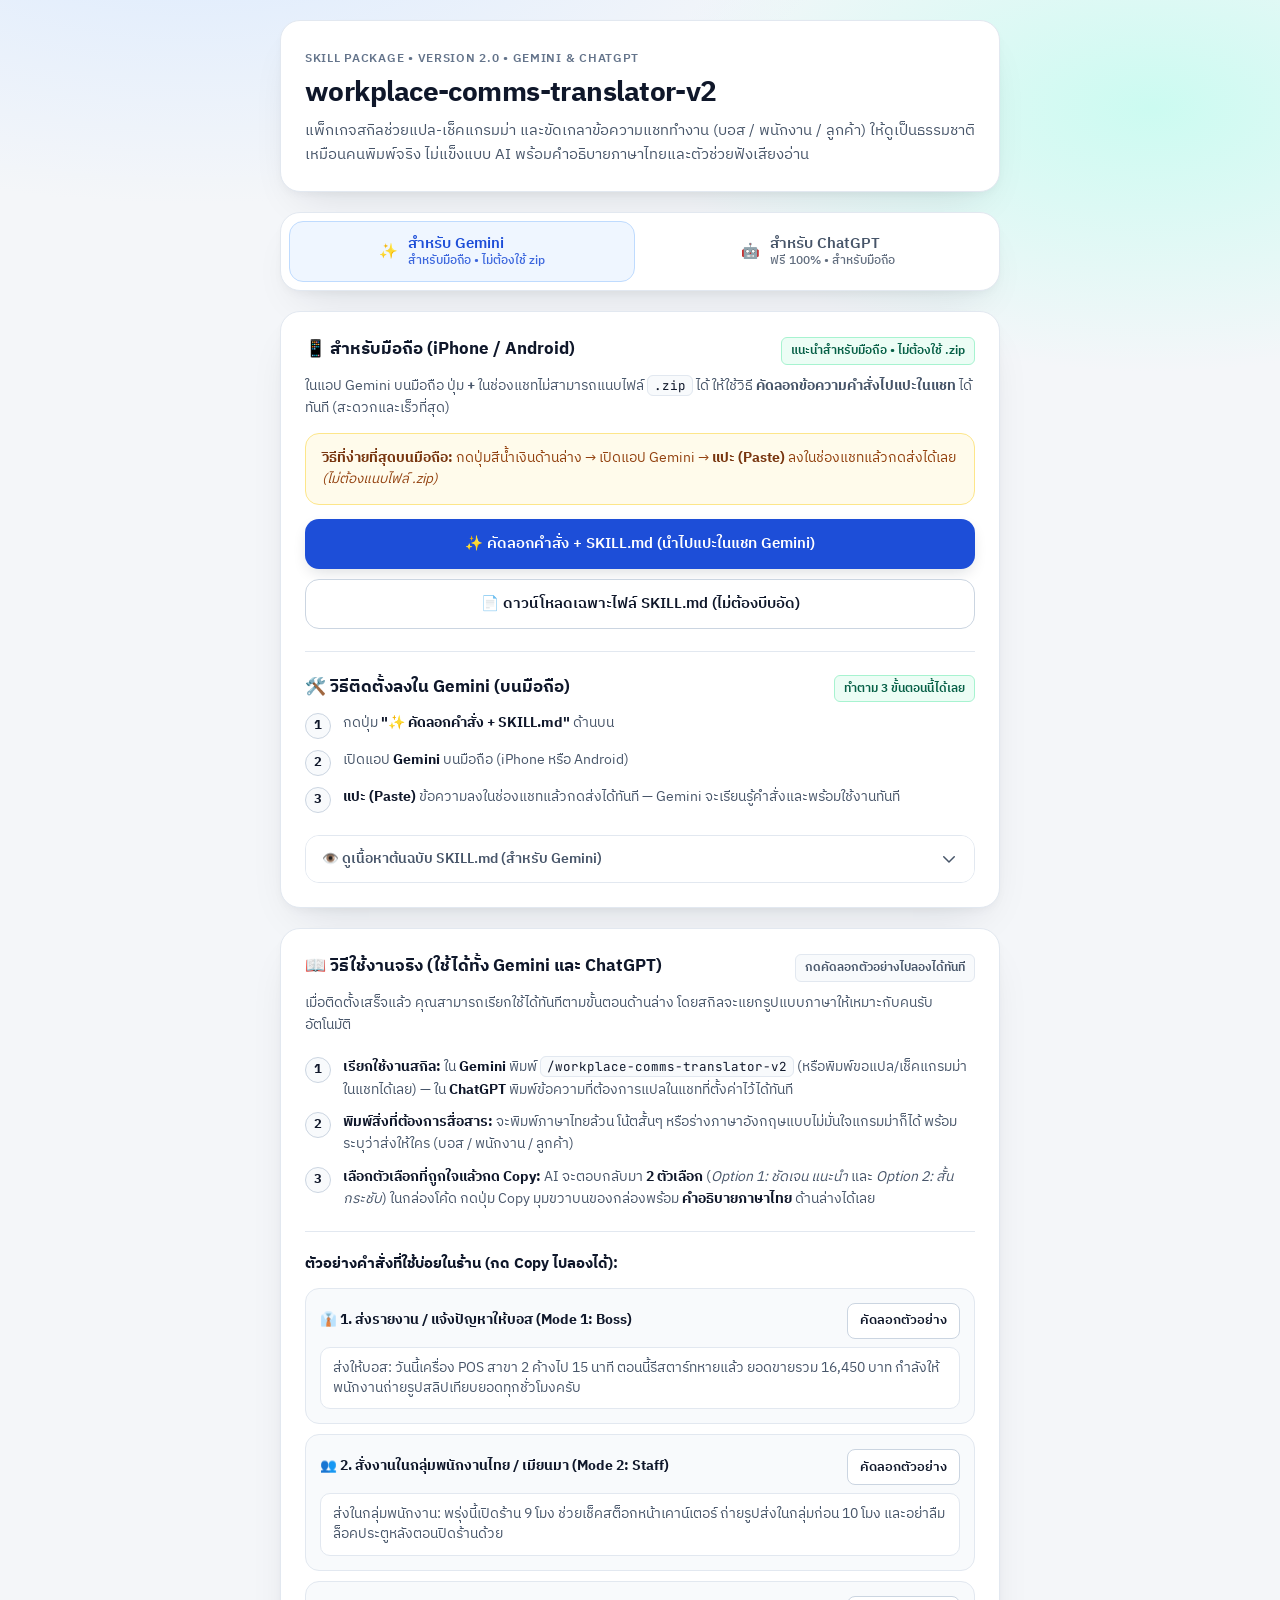
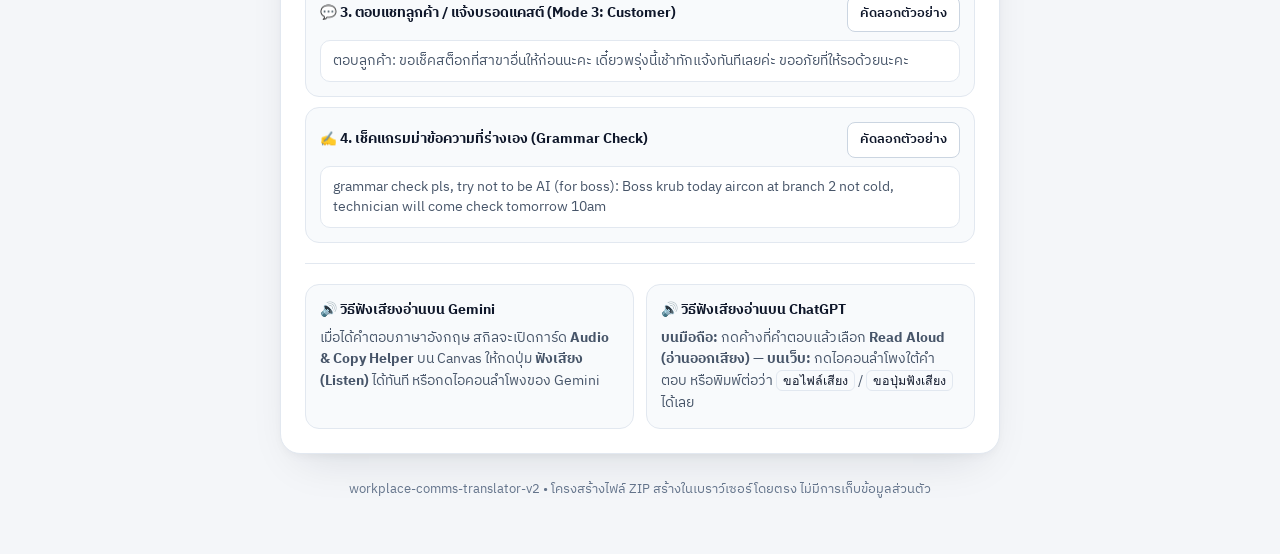
==== index.html @ 30705a49 "Remove all desktop and computer installation sections for mobile-only setup" ====
<!DOCTYPE html>
<html lang="th">
<head>
  <meta charset="UTF-8" />
  <meta name="viewport" content="width=device-width, initial-scale=1.0" />
  <title>Workplace Comms Translator V2 — ติดตั้งสกิลสำหรับ Gemini &amp; ChatGPT บนมือถือ</title>
  <meta name="description" content="ดาวน์โหลดและติดตั้งสกิล workplace-comms-translator-v2 สำหรับ Gemini และ ChatGPT บนมือถือ (iPhone & Android) ไม่ต้องใช้ .zip พร้อมคู่มือวิธีใช้งานครบจบในหน้าเดียว" />
  <meta property="og:title" content="Workplace Comms Translator V2 — Gemini &amp; ChatGPT Skill" />
  <meta property="og:description" content="สกิลแปลและเกลาแชททำงานสำหรับบอส พนักงาน และลูกค้า พร้อมคำอธิบายไทยและเสียงอ่าน รองรับทั้ง Gemini และ ChatGPT" />
  <meta property="og:type" content="website" />

  <link rel="preconnect" href="https://fonts.googleapis.com" />
  <link rel="preconnect" href="https://fonts.gstatic.com" crossorigin />
  <link href="https://fonts.googleapis.com/css2?family=IBM+Plex+Sans+Thai:wght@400;500;600;700&family=Inter:wght@400;500;600;700&family=JetBrains+Mono:wght@400;500&display=swap" rel="stylesheet" />

  <style>
    :root {
      --bg-canvas: #f4f6f9;
      --bg-surface: #ffffff;
      --bg-muted: #f8fafc;
      --bg-code: #0f172a;

      --text-primary: #0f172a;
      --text-secondary: #475569;
      --text-muted: #64748b;

      --border-subtle: #e2e8f0;
      --border-strong: #cbd5e1;

      --gemini-accent: #1d4ed8;
      --gemini-accent-hover: #1e40af;
      --gemini-soft: #eff6ff;
      --gemini-border: #bfdbfe;

      --chatgpt-accent: #0f766e;
      --chatgpt-accent-hover: #115e59;
      --chatgpt-soft: #f0fdfa;
      --chatgpt-border: #99f6e4;

      --amber-bg: #fffbeb;
      --amber-border: #fde68a;
      --amber-text: #92400e;

      --success-bg: #ecfdf5;
      --success-border: #a7f3d0;
      --success-text: #065f46;

      --radius-lg: 20px;
      --radius-md: 14px;
      --radius-sm: 10px;

      --shadow-page: 0 20px 45px -20px rgba(15, 23, 42, 0.14), 0 4px 12px -4px rgba(15, 23, 42, 0.06);
      --shadow-btn: 0 6px 16px -4px rgba(15, 23, 42, 0.16);
    }

    *,
    *::before,
    *::after {
      box-sizing: border-box;
    }

    html {
      scroll-behavior: smooth;
    }

    body {
      margin: 0;
      min-height: 100vh;
      font-family: 'IBM Plex Sans Thai', 'Inter', -apple-system, BlinkMacSystemFont, sans-serif;
      color: var(--text-primary);
      background:
        radial-gradient(1100px 520px at 15% -5%, #dbeafe 0%, transparent 60%),
        radial-gradient(900px 480px at 90% 5%, #ccfbf1 0%, transparent 55%),
        var(--bg-canvas);
      line-height: 1.6;
      -webkit-font-smoothing: antialiased;
      -webkit-tap-highlight-color: transparent;
      padding: 20px 14px 48px;
    }

    .container {
      width: 100%;
      max-width: 720px;
      margin: 0 auto;
      display: flex;
      flex-direction: column;
      gap: 20px;
    }

    /* Header */
    .hero {
      background: var(--bg-surface);
      border: 1px solid var(--border-subtle);
      border-radius: var(--radius-lg);
      box-shadow: var(--shadow-page);
      padding: 28px 24px 24px;
    }

    .hero-eyebrow {
      font-size: 12px;
      font-weight: 600;
      letter-spacing: 0.06em;
      text-transform: uppercase;
      color: var(--text-muted);
      margin: 0 0 8px;
    }

    .hero-title {
      font-size: clamp(22px, 4vw, 28px);
      font-weight: 700;
      letter-spacing: -0.02em;
      line-height: 1.25;
      color: var(--text-primary);
      margin: 0 0 8px;
      word-break: break-word;
    }

    .hero-subtitle {
      font-size: 15px;
      color: var(--text-secondary);
      margin: 0;
    }

    /* Platform Switcher */
    .platform-nav {
      display: grid;
      grid-template-columns: 1fr 1fr;
      gap: 10px;
      background: var(--bg-surface);
      border: 1px solid var(--border-subtle);
      border-radius: var(--radius-lg);
      padding: 8px;
      box-shadow: var(--shadow-page);
    }

    .platform-tab {
      appearance: none;
      border: 1px solid transparent;
      background: transparent;
      border-radius: var(--radius-md);
      padding: 13px 14px;
      cursor: pointer;
      display: flex;
      align-items: center;
      justify-content: center;
      gap: 10px;
      font-family: inherit;
      font-size: 15px;
      font-weight: 600;
      color: var(--text-secondary);
      transition: background-color 0.18s ease, color 0.18s ease, border-color 0.18s ease, transform 0.12s ease;
      min-height: 52px;
      text-align: left;
    }

    .platform-tab:hover {
      background: var(--bg-muted);
      color: var(--text-primary);
    }

    .platform-tab:active {
      transform: scale(0.99);
    }

    .platform-tab[aria-selected="true"][data-platform="gemini"] {
      background: var(--gemini-soft);
      color: var(--gemini-accent);
      border-color: var(--gemini-border);
    }

    .platform-tab[aria-selected="true"][data-platform="chatgpt"] {
      background: var(--chatgpt-soft);
      color: var(--chatgpt-accent);
      border-color: var(--chatgpt-border);
    }

    .tab-meta {
      display: flex;
      flex-direction: column;
      line-height: 1.25;
    }

    .tab-sub {
      font-size: 11.5px;
      font-weight: 500;
      opacity: 0.85;
    }

    /* Panel Cards */
    .panel {
      background: var(--bg-surface);
      border: 1px solid var(--border-subtle);
      border-radius: var(--radius-lg);
      box-shadow: var(--shadow-page);
      padding: 24px;
      display: flex;
      flex-direction: column;
      gap: 22px;
    }

    .panel[hidden] {
      display: none;
    }

    .section-head {
      display: flex;
      flex-wrap: wrap;
      align-items: baseline;
      justify-content: space-between;
      gap: 8px;
      margin: 0 0 10px;
    }

    .section-title {
      font-size: 17px;
      font-weight: 700;
      color: var(--text-primary);
      margin: 0;
      display: flex;
      align-items: center;
      gap: 8px;
    }

    .section-tag {
      font-size: 12px;
      font-weight: 600;
      padding: 3px 9px;
      border-radius: 6px;
      background: var(--bg-muted);
      border: 1px solid var(--border-subtle);
      color: var(--text-secondary);
    }

    .section-tag.recommended {
      background: var(--success-bg);
      border-color: var(--success-border);
      color: var(--success-text);
    }

    .section-desc {
      font-size: 14px;
      color: var(--text-secondary);
      margin: 0 0 14px;
    }

    .divider {
      height: 1px;
      background: var(--border-subtle);
      border: 0;
      margin: 0;
    }

    /* Callouts */
    .callout {
      border-radius: var(--radius-md);
      padding: 14px 16px;
      font-size: 13.5px;
      line-height: 1.55;
      border: 1px solid var(--border-subtle);
      background: var(--bg-muted);
      color: var(--text-secondary);
    }

    .callout strong {
      color: var(--text-primary);
    }

    .callout.warn {
      background: var(--amber-bg);
      border-color: var(--amber-border);
      color: var(--amber-text);
    }

    .callout.warn strong {
      color: #78350f;
    }

    .callout.info-gemini {
      background: var(--gemini-soft);
      border-color: var(--gemini-border);
      color: #1e3a8a;
    }

    .callout.info-chatgpt {
      background: var(--chatgpt-soft);
      border-color: var(--chatgpt-border);
      color: #134e4a;
    }

    /* Buttons */
    .btn-stack {
      display: flex;
      flex-direction: column;
      gap: 10px;
    }

    .btn-row {
      display: grid;
      grid-template-columns: 1fr 1fr;
      gap: 10px;
    }

    .btn {
      appearance: none;
      width: 100%;
      min-height: 48px;
      padding: 12px 16px;
      border-radius: var(--radius-md);
      font-family: inherit;
      font-size: 14.5px;
      font-weight: 600;
      cursor: pointer;
      display: inline-flex;
      align-items: center;
      justify-content: center;
      gap: 8px;
      border: 1px solid transparent;
      transition: background-color 0.16s ease, border-color 0.16s ease, transform 0.12s ease, box-shadow 0.16s ease;
      text-decoration: none;
    }

    .btn:active {
      transform: scale(0.99);
    }

    .btn-gemini {
      background: var(--gemini-accent);
      color: #ffffff;
      box-shadow: var(--shadow-btn);
    }

    .btn-gemini:hover {
      background: var(--gemini-accent-hover);
    }

    .btn-chatgpt {
      background: var(--chatgpt-accent);
      color: #ffffff;
      box-shadow: var(--shadow-btn);
    }

    .btn-chatgpt:hover {
      background: var(--chatgpt-accent-hover);
    }

    .btn-secondary {
      background: var(--bg-surface);
      color: var(--text-primary);
      border-color: var(--border-strong);
    }

    .btn-secondary:hover {
      background: var(--bg-muted);
      border-color: #94a3b8;
    }

    .btn-soft {
      background: var(--bg-muted);
      color: var(--text-primary);
      border-color: var(--border-subtle);
      font-size: 13.5px;
      min-height: 44px;
    }

    .btn-soft:hover {
      background: #eef2f7;
      border-color: var(--border-strong);
    }

    .btn.is-copied {
      background: var(--success-bg) !important;
      color: var(--success-text) !important;
      border-color: var(--success-border) !important;
    }

    .btn-mini {
      appearance: none;
      flex-shrink: 0;
      min-height: 36px;
      padding: 6px 12px;
      border-radius: 8px;
      border: 1px solid var(--border-strong);
      background: var(--bg-surface);
      color: var(--text-primary);
      font-family: inherit;
      font-size: 12.5px;
      font-weight: 600;
      cursor: pointer;
      transition: background-color 0.15s ease, border-color 0.15s ease;
    }

    .btn-mini:hover {
      background: var(--bg-muted);
    }

    .btn-mini.is-copied {
      background: var(--success-bg);
      color: var(--success-text);
      border-color: var(--success-border);
    }

    /* Steps List */
    .steps-list {
      margin: 0;
      padding: 0;
      list-style: none;
      display: flex;
      flex-direction: column;
      gap: 10px;
    }

    .step-item {
      display: flex;
      align-items: flex-start;
      gap: 12px;
      font-size: 14px;
      color: var(--text-secondary);
    }

    .step-num {
      flex-shrink: 0;
      width: 26px;
      height: 26px;
      border-radius: 999px;
      display: inline-flex;
      align-items: center;
      justify-content: center;
      font-size: 12.5px;
      font-weight: 700;
      background: var(--bg-muted);
      border: 1px solid var(--border-strong);
      color: var(--text-primary);
      margin-top: 1px;
    }

    .step-item strong {
      color: var(--text-primary);
    }

    code.inline-code {
      font-family: 'JetBrains Mono', ui-monospace, monospace;
      font-size: 12.5px;
      background: var(--bg-muted);
      border: 1px solid var(--border-subtle);
      border-radius: 6px;
      padding: 1px 6px;
      color: var(--text-primary);
      word-break: break-word;
    }

    /* Conversion Comparison List */
    .convert-list {
      margin: 8px 0 0;
      padding-left: 18px;
      display: flex;
      flex-direction: column;
      gap: 5px;
    }

    /* Collapsible Code Preview */
    .preview-box {
      border: 1px solid var(--border-subtle);
      border-radius: var(--radius-md);
      overflow: hidden;
      background: var(--bg-surface);
    }

    .preview-toggle {
      appearance: none;
      width: 100%;
      padding: 12px 16px;
      background: var(--bg-surface);
      border: 0;
      font-family: inherit;
      font-size: 13.5px;
      font-weight: 600;
      color: var(--text-secondary);
      display: flex;
      align-items: center;
      justify-content: space-between;
      cursor: pointer;
      transition: background-color 0.15s ease;
    }

    .preview-toggle:hover {
      background: var(--bg-muted);
    }

    .preview-chevron {
      width: 18px;
      height: 18px;
      transition: transform 0.2s ease;
    }

    .preview-toggle[aria-expanded="true"] .preview-chevron {
      transform: rotate(180deg);
    }

    .preview-body {
      background: var(--bg-code);
      color: #e2e8f0;
      padding: 16px;
      max-height: 290px;
      overflow: auto;
      border-top: 1px solid var(--border-subtle);
    }

    .preview-body pre {
      margin: 0;
      font-family: 'JetBrains Mono', ui-monospace, monospace;
      font-size: 12px;
      line-height: 1.6;
      white-space: pre-wrap;
      word-break: break-word;
    }

    /* Usage Guide Card */
    .usage-section {
      background: var(--bg-surface);
      border: 1px solid var(--border-subtle);
      border-radius: var(--radius-lg);
      box-shadow: var(--shadow-page);
      padding: 24px;
      display: flex;
      flex-direction: column;
      gap: 20px;
    }

    .example-list {
      display: flex;
      flex-direction: column;
      gap: 10px;
    }

    .example-row {
      border: 1px solid var(--border-subtle);
      border-radius: var(--radius-md);
      padding: 14px;
      background: var(--bg-muted);
      display: flex;
      flex-direction: column;
      gap: 8px;
    }

    .example-head {
      display: flex;
      align-items: center;
      justify-content: space-between;
      gap: 10px;
      flex-wrap: wrap;
    }

    .example-role {
      font-size: 13.5px;
      font-weight: 700;
      color: var(--text-primary);
    }

    .example-prompt {
      margin: 0;
      font-size: 13.5px;
      color: var(--text-secondary);
      background: var(--bg-surface);
      border: 1px solid var(--border-subtle);
      border-radius: var(--radius-sm);
      padding: 10px 12px;
      line-height: 1.5;
    }

    .audio-grid {
      display: grid;
      grid-template-columns: 1fr 1fr;
      gap: 12px;
    }

    .audio-tip {
      background: var(--bg-muted);
      border: 1px solid var(--border-subtle);
      border-radius: var(--radius-md);
      padding: 14px;
      font-size: 13.5px;
      color: var(--text-secondary);
    }

    .audio-tip h4 {
      margin: 0 0 6px;
      font-size: 14px;
      color: var(--text-primary);
    }

    .audio-tip p {
      margin: 0;
    }

    /* Footer */
    .page-footer {
      text-align: center;
      font-size: 12.5px;
      color: var(--text-muted);
      padding: 6px 12px;
    }

    /* Toast */
    .toast {
      position: fixed;
      bottom: 20px;
      left: 50%;
      transform: translate(-50%, 14px);
      z-index: 100;
      width: min(92vw, 400px);
      pointer-events: none;
      opacity: 0;
      transition: opacity 0.24s ease, transform 0.24s ease;
    }

    .toast.is-visible {
      opacity: 1;
      transform: translate(-50%, 0);
    }

    .toast-inner {
      background: rgba(15, 23, 42, 0.96);
      color: #ffffff;
      font-size: 13.5px;
      font-weight: 500;
      padding: 12px 16px;
      border-radius: 14px;
      box-shadow: 0 16px 32px -8px rgba(15, 23, 42, 0.35);
      text-align: center;
    }

    /* Responsive adjustments */
    @media (max-width: 600px) {
      body {
        padding: 12px 10px 40px;
      }

      .hero,
      .panel,
      .usage-section {
        padding: 18px 16px;
      }

      .btn-row,
      .audio-grid {
        grid-template-columns: 1fr;
      }

      .platform-tab {
        padding: 10px 10px;
        font-size: 14px;
        gap: 8px;
      }
    }
  </style>
</head>
<body>
  <div class="container">
    <!-- Hero -->
    <header class="hero">
      <p class="hero-eyebrow">Skill Package • Version 2.0 • Gemini &amp; ChatGPT</p>
      <h1 class="hero-title">workplace-comms-translator-v2</h1>
      <p class="hero-subtitle">
        แพ็กเกจสกิลช่วยแปล-เช็คแกรมม่า และขัดเกลาข้อความแชททำงาน (บอส / พนักงาน / ลูกค้า) ให้ดูเป็นธรรมชาติเหมือนคนพิมพ์จริง ไม่แข็งแบบ AI พร้อมคำอธิบายภาษาไทยและตัวช่วยฟังเสียงอ่าน
      </p>
    </header>

    <!-- Platform Selector -->
    <nav class="platform-nav" role="tablist" aria-label="เลือกแพลตฟอร์ม AI ที่ใช้งาน">
      <button
        id="tab-gemini"
        class="platform-tab"
        role="tab"
        type="button"
        data-platform="gemini"
        aria-selected="true"
        aria-controls="panel-gemini"
      >
        <span aria-hidden="true">✨</span>
        <span class="tab-meta">
          <span>สำหรับ Gemini</span>
          <span class="tab-sub">สำหรับมือถือ • ไม่ต้องใช้ zip</span>
        </span>
      </button>

      <button
        id="tab-chatgpt"
        class="platform-tab"
        role="tab"
        type="button"
        data-platform="chatgpt"
        aria-selected="false"
        aria-controls="panel-chatgpt"
      >
        <span aria-hidden="true">🤖</span>
        <span class="tab-meta">
          <span>สำหรับ ChatGPT</span>
          <span class="tab-sub">ฟรี 100% • สำหรับมือถือ</span>
        </span>
      </button>
    </nav>

    <!-- ==================== PANEL 1: GEMINI ==================== -->
    <main id="panel-gemini" class="panel" role="tabpanel" aria-labelledby="tab-gemini">
      <!-- 1. Mobile Section (No ZIP needed) -->
      <section aria-labelledby="gemini-mobile-heading">
        <div class="section-head">
          <h2 id="gemini-mobile-heading" class="section-title">
            <span>📱 สำหรับมือถือ (iPhone / Android)</span>
          </h2>
          <span class="section-tag recommended">แนะนำสำหรับมือถือ • ไม่ต้องใช้ .zip</span>
        </div>
        <p class="section-desc">
          ในแอป Gemini บนมือถือ ปุ่ม <strong>+</strong> ในช่องแชทไม่สามารถแนบไฟล์ <code class="inline-code">.zip</code> ได้ ให้ใช้วิธี <strong>คัดลอกข้อความคำสั่งไปแปะในแชท</strong> ได้ทันที (สะดวกและเร็วที่สุด)
        </p>

        <div class="callout warn" style="margin-bottom: 14px;">
          <strong>วิธีที่ง่ายที่สุดบนมือถือ:</strong> กดปุ่มสีน้ำเงินด้านล่าง → เปิดแอป Gemini → <strong>แปะ (Paste)</strong> ลงในช่องแชทแล้วกดส่งได้เลย <em>(ไม่ต้องแนบไฟล์ .zip)</em>
        </div>

        <div class="btn-stack">
          <button id="btn-gemini-copy-chat-prompt" type="button" class="btn btn-gemini">
            <span>✨ คัดลอกคำสั่ง + SKILL.md (นำไปแปะในแชท Gemini)</span>
          </button>

          <button id="btn-gemini-download-md" type="button" class="btn btn-secondary">
            <span>📄 ดาวน์โหลดเฉพาะไฟล์ SKILL.md (ไม่ต้องบีบอัด)</span>
          </button>
        </div>

      </section>

      <hr class="divider" />

      <!-- 2. Gemini Installation Steps -->
      <section aria-labelledby="gemini-install-heading">
        <div class="section-head">
          <h2 id="gemini-install-heading" class="section-title">
            <span>🛠️ วิธีติดตั้งลงใน Gemini (บนมือถือ)</span>
          </h2>
          <span class="section-tag recommended">ทำตาม 3 ขั้นตอนนี้ได้เลย</span>
        </div>

        <ol class="steps-list">
          <li class="step-item">
            <span class="step-num">1</span>
            <span>กดปุ่ม <strong>"✨ คัดลอกคำสั่ง + SKILL.md"</strong> ด้านบน</span>
          </li>
          <li class="step-item">
            <span class="step-num">2</span>
            <span>เปิดแอป <strong>Gemini</strong> บนมือถือ (iPhone หรือ Android)</span>
          </li>
          <li class="step-item">
            <span class="step-num">3</span>
            <span><strong>แปะ (Paste)</strong> ข้อความลงในช่องแชทแล้วกดส่งได้ทันที — Gemini จะเรียนรู้คำสั่งและพร้อมใช้งานทันที</span>
          </li>
        </ol>
      </section>

      <!-- 3. Gemini SKILL.md Preview -->
      <div class="preview-box">
        <button
          id="btn-toggle-gemini-preview"
          type="button"
          class="preview-toggle"
          aria-expanded="false"
          aria-controls="gemini-preview-body"
        >
          <span>👁️ ดูเนื้อหาต้นฉบับ SKILL.md (สำหรับ Gemini)</span>
          <svg class="preview-chevron" xmlns="http://www.w3.org/2000/svg" fill="none" viewBox="0 0 24 24" stroke="currentColor" stroke-width="2">
            <path stroke-linecap="round" stroke-linejoin="round" d="M19 9l-7 7-7-7" />
          </svg>
        </button>
        <div id="gemini-preview-body" class="preview-body" hidden>
          <pre id="gemini-preview-code"></pre>
        </div>
      </div>
    </main>

    <!-- ==================== PANEL 2: CHATGPT ==================== -->
    <main id="panel-chatgpt" class="panel" role="tabpanel" aria-labelledby="tab-chatgpt" hidden>
      <!-- 1. Conversion Summary -->
      <section aria-labelledby="chatgpt-convert-heading">
        <div class="section-head">
          <h2 id="chatgpt-convert-heading" class="section-title">
            <span>🔄 ปรับแต่งสำหรับ ChatGPT (เวอร์ชันฟรี 100%)</span>
          </h2>
          <span class="section-tag recommended">ใช้งานฟรี ไม่ต้องเสียเงิน</span>
        </div>
        <div class="callout info-chatgpt">
          <strong>สิ่งที่ปรับแต่งเพื่อให้ใช้งานบน ChatGPT บัญชีฟรีได้อย่างสมบูรณ์แบบ:</strong>
          <ul class="convert-list">
            <li>ตัดคำสั่งเฉพาะของ Gemini (<code class="inline-code">web_code_canvas</code>) ออก เพื่อให้แสดงผลข้อความและกล่อง Copy บน ChatGPT ได้คลีน สบายตา</li>
            <li>ใช้ระบบฟังเสียงอ่านด้วย <strong>Read Aloud (🔊 อ่านออกเสียง)</strong> ฟังก์ชันฟรีที่มีใน ChatGPT ทั้งบนมือถือและเว็บ</li>
            <li>คง <strong>3 โหมดภาษา</strong> (บอส / พนักงาน / ลูกค้า), <strong>2 ตัวเลือกพร้อมปุ่ม Copy</strong> และ <strong>คำอธิบายภาษาไทย</strong> ไว้อย่างครบถ้วน</li>
          </ul>
        </div>
      </section>

      <hr class="divider" />

      <!-- 2. ChatGPT Free Usage Options -->
      <section aria-labelledby="chatgpt-free-heading">
        <div class="section-head">
          <h2 id="chatgpt-free-heading" class="section-title">
            <span>📱 วิธีใช้งานสำหรับ ChatGPT ฟรีบนมือถือ</span>
          </h2>
          <span class="section-tag recommended">ฟรี 100% • ไม่ต้องใช้ .zip</span>
        </div>
        <p class="section-desc">
          สำหรับแอป ChatGPT บนมือถือ (iOS / Android) สามารถใช้งานฟรีได้ทันทีโดยไม่ต้องอัปโหลดไฟล์ เลือกวิธีที่สะดวกได้ด้านล่าง:
        </p>

        <div class="btn-stack">
          <button id="btn-chatgpt-copy-instructions" type="button" class="btn btn-chatgpt">
            <span>📋 คัดลอกคำสั่งสกิล (สำหรับใส่ใน Custom Instructions ให้จำถาวร)</span>
          </button>

          <button id="btn-chatgpt-copy-chat-prompt" type="button" class="btn btn-secondary">
            <span>💬 คัดลอก Prompt เริ่มใช้งานในแชททันที (ไม่ต้องตั้งค่า)</span>
          </button>

          <button id="btn-chatgpt-download-md" type="button" class="btn btn-soft">
            <span>📄 ดาวน์โหลดไฟล์ SKILL-chatgpt.md (สำหรับเปิดอ่านหรือสำรองไว้)</span>
          </button>
        </div>
      </section>

      <hr class="divider" />

      <!-- 3. ChatGPT Free Installation Steps -->
      <section aria-labelledby="chatgpt-install-heading">
        <div class="section-head">
          <h2 id="chatgpt-install-heading" class="section-title">
            <span>🛠️ วิธีตั้งค่าและใช้งานบน ChatGPT ฟรี</span>
          </h2>
        </div>

        <ol class="steps-list">
          <li class="step-item">
            <span class="step-num">1</span>
            <span><strong>วิธีที่ 1: ตั้งค่าให้ ChatGPT จำสกิลนี้ถาวรทุกแชท (แนะนำ — ฟรี 100%):</strong>
            กดปุ่ม <em>"📋 คัดลอกคำสั่งสกิล"</em> ด้านบน → เปิดแอป ChatGPT บนมือถือ → แตะที่แถบเมนูด้านข้าง/รูปโปรไฟล์ → เลือก <strong>Settings (การตั้งค่า) → Personalization (การปรับแต่ง) → Custom Instructions (คำแนะนำที่กำหนดเอง)</strong> → วางคำสั่งลงในช่องล่าง <em>(คุณต้องการให้ ChatGPT ตอบกลับอย่างไร?)</em> แล้วกด <strong>Save (บันทึก)</strong> → หลังจากนี้ทุกห้องแชทใหม่ที่คุณเปิดจะแปลและเกลาข้อความตามสกิลนี้อัตโนมัติ</span>
          </li>
          <li class="step-item">
            <span class="step-num">2</span>
            <span><strong>วิธีที่ 2: ใช้งานทันทีในห้องแชท (รวดเร็ว ไม่ต้องตั้งค่า):</strong>
            กดปุ่ม <em>"💬 คัดลอก Prompt เริ่มใช้งานในแชททันที"</em> ด้านบน → เปิดห้องแชทใหม่ใน ChatGPT แล้ววางส่งลงไป → จากนั้นพิมพ์ข้อความไทยหรือดราฟต์อังกฤษที่ต้องการแปลต่อได้เลย <em>(แนะนำให้แตะที่ชื่อแชทแล้วกด Pin / ปักหมุด หรือเปลี่ยนชื่อแชทเป็น "แปลแชททำงาน" ไว้เปิดมาใช้ซ้ำได้ตลอดเวลา)</em></span>
          </li>
        </ol>
      </section>

      <!-- 4. ChatGPT SKILL.md Preview -->
      <div class="preview-box">
        <button
          id="btn-toggle-chatgpt-preview"
          type="button"
          class="preview-toggle"
          aria-expanded="false"
          aria-controls="chatgpt-preview-body"
        >
          <span>👁️ ดูเนื้อหา SKILL.md ฉบับแปลงสำหรับ ChatGPT</span>
          <svg class="preview-chevron" xmlns="http://www.w3.org/2000/svg" fill="none" viewBox="0 0 24 24" stroke="currentColor" stroke-width="2">
            <path stroke-linecap="round" stroke-linejoin="round" d="M19 9l-7 7-7-7" />
          </svg>
        </button>
        <div id="chatgpt-preview-body" class="preview-body" hidden>
          <pre id="chatgpt-preview-code"></pre>
        </div>
      </div>
    </main>

    <!-- ==================== SHARED USAGE GUIDE ==================== -->
    <section class="usage-section" aria-labelledby="usage-guide-heading">
      <div>
        <div class="section-head">
          <h2 id="usage-guide-heading" class="section-title">
            <span>📖 วิธีใช้งานจริง (ใช้ได้ทั้ง Gemini และ ChatGPT)</span>
          </h2>
          <span class="section-tag">กดคัดลอกตัวอย่างไปลองได้ทันที</span>
        </div>
        <p class="section-desc" style="margin-bottom: 0;">
          เมื่อติดตั้งเสร็จแล้ว คุณสามารถเรียกใช้ได้ทันทีตามขั้นตอนด้านล่าง โดยสกิลจะแยกรูปแบบภาษาให้เหมาะกับคนรับอัตโนมัติ
        </p>
      </div>

      <ol class="steps-list">
        <li class="step-item">
          <span class="step-num">1</span>
          <span><strong>เรียกใช้งานสกิล:</strong> ใน <strong>Gemini</strong> พิมพ์ <code class="inline-code">/workplace-comms-translator-v2</code> (หรือพิมพ์ขอแปล/เช็คแกรมม่าในแชทได้เลย) — ใน <strong>ChatGPT</strong> พิมพ์ข้อความที่ต้องการแปลในแชทที่ตั้งค่าไว้ได้ทันที</span>
        </li>
        <li class="step-item">
          <span class="step-num">2</span>
          <span><strong>พิมพ์สิ่งที่ต้องการสื่อสาร:</strong> จะพิมพ์ภาษาไทยล้วน โน้ตสั้นๆ หรือร่างภาษาอังกฤษแบบไม่มั่นใจแกรมม่าก็ได้ พร้อมระบุว่าส่งให้ใคร (บอส / พนักงาน / ลูกค้า)</span>
        </li>
        <li class="step-item">
          <span class="step-num">3</span>
          <span><strong>เลือกตัวเลือกที่ถูกใจแล้วกด Copy:</strong> AI จะตอบกลับมา <strong>2 ตัวเลือก</strong> (<em>Option 1: ชัดเจน แนะนำ</em> และ <em>Option 2: สั้น กระชับ</em>) ในกล่องโค้ด กดปุ่ม Copy มุมขวาบนของกล่องพร้อม <strong>คำอธิบายภาษาไทย</strong> ด้านล่างได้เลย</span>
        </li>
      </ol>

      <hr class="divider" />

      <div>
        <h3 style="font-size: 15px; font-weight: 700; margin: 0 0 12px; color: var(--text-primary);">
          ตัวอย่างคำสั่งที่ใช้บ่อยในร้าน (กด Copy ไปลองได้):
        </h3>

        <div class="example-list">
          <div class="example-row">
            <div class="example-head">
              <span class="example-role">👔 1. ส่งรายงาน / แจ้งปัญหาให้บอส (Mode 1: Boss)</span>
              <button type="button" class="btn-mini btn-copy-example" data-example="ส่งให้บอส: วันนี้เครื่อง POS สาขา 2 ค้างไป 15 นาที ตอนนี้รีสตาร์ทหายแล้ว ยอดขายรวม 16,450 บาท กำลังให้พนักงานถ่ายรูปสลิปเทียบยอดทุกชั่วโมงครับ">คัดลอกตัวอย่าง</button>
            </div>
            <p class="example-prompt">ส่งให้บอส: วันนี้เครื่อง POS สาขา 2 ค้างไป 15 นาที ตอนนี้รีสตาร์ทหายแล้ว ยอดขายรวม 16,450 บาท กำลังให้พนักงานถ่ายรูปสลิปเทียบยอดทุกชั่วโมงครับ</p>
          </div>

          <div class="example-row">
            <div class="example-head">
              <span class="example-role">👥 2. สั่งงานในกลุ่มพนักงานไทย / เมียนมา (Mode 2: Staff)</span>
              <button type="button" class="btn-mini btn-copy-example" data-example="ส่งในกลุ่มพนักงาน: พรุ่งนี้เปิดร้าน 9 โมง ช่วยเช็คสต็อกหน้าเคาน์เตอร์ ถ่ายรูปส่งในกลุ่มก่อน 10 โมง และอย่าลืมล็อคประตูหลังตอนปิดร้านด้วย">คัดลอกตัวอย่าง</button>
            </div>
            <p class="example-prompt">ส่งในกลุ่มพนักงาน: พรุ่งนี้เปิดร้าน 9 โมง ช่วยเช็คสต็อกหน้าเคาน์เตอร์ ถ่ายรูปส่งในกลุ่มก่อน 10 โมง และอย่าลืมล็อคประตูหลังตอนปิดร้านด้วย</p>
          </div>

          <div class="example-row">
            <div class="example-head">
              <span class="example-role">💬 3. ตอบแชทลูกค้า / แจ้งบรอดแคสต์ (Mode 3: Customer)</span>
              <button type="button" class="btn-mini btn-copy-example" data-example="ตอบลูกค้า: ขอเช็คสต็อกที่สาขาอื่นให้ก่อนนะคะ เดี๋ยวพรุ่งนี้เช้าทักแจ้งทันทีเลยค่ะ ขออภัยที่ให้รอด้วยนะคะ">คัดลอกตัวอย่าง</button>
            </div>
            <p class="example-prompt">ตอบลูกค้า: ขอเช็คสต็อกที่สาขาอื่นให้ก่อนนะคะ เดี๋ยวพรุ่งนี้เช้าทักแจ้งทันทีเลยค่ะ ขออภัยที่ให้รอด้วยนะคะ</p>
          </div>

          <div class="example-row">
            <div class="example-head">
              <span class="example-role">✍️ 4. เช็คแกรมม่าข้อความที่ร่างเอง (Grammar Check)</span>
              <button type="button" class="btn-mini btn-copy-example" data-example="grammar check pls, try not to be AI (for boss): Boss krub today aircon at branch 2 not cold, technician will come check tomorrow 10am">คัดลอกตัวอย่าง</button>
            </div>
            <p class="example-prompt">grammar check pls, try not to be AI (for boss): Boss krub today aircon at branch 2 not cold, technician will come check tomorrow 10am</p>
          </div>
        </div>
      </div>

      <hr class="divider" />

      <!-- Audio Tips -->
      <div class="audio-grid">
        <div class="audio-tip">
          <h4>🔊 วิธีฟังเสียงอ่านบน Gemini</h4>
          <p>เมื่อได้คำตอบภาษาอังกฤษ สกิลจะเปิดการ์ด <strong>Audio &amp; Copy Helper</strong> บน Canvas ให้กดปุ่ม <strong>ฟังเสียง (Listen)</strong> ได้ทันที หรือกดไอคอนลำโพงของ Gemini</p>
        </div>
        <div class="audio-tip">
          <h4>🔊 วิธีฟังเสียงอ่านบน ChatGPT</h4>
          <p><strong>บนมือถือ:</strong> กดค้างที่คำตอบแล้วเลือก <strong>Read Aloud (อ่านออกเสียง)</strong> — <strong>บนเว็บ:</strong> กดไอคอนลำโพงใต้คำตอบ หรือพิมพ์ต่อว่า <code class="inline-code">ขอไฟล์เสียง</code> / <code class="inline-code">ขอปุ่มฟังเสียง</code> ได้เลย</p>
        </div>
      </div>
    </section>

    <footer class="page-footer">
      workplace-comms-translator-v2 • โครงสร้างไฟล์ ZIP สร้างในเบราว์เซอร์โดยตรง ไม่มีการเก็บข้อมูลส่วนตัว
    </footer>
  </div>

  <!-- Toast Notification -->
  <div id="toast" class="toast" role="status" aria-live="polite">
    <div id="toast-inner" class="toast-inner">แจ้งเตือน</div>
  </div>

  <script>
    // =========================================================================
    // 1. เนื้อหา SKILL.md ต้นฉบับสำหรับ Gemini (รักษาเนื้อหาและโครงสร้างเดิม 100%)
    // =========================================================================
    const GEMINI_SKILL_CONTENT = `---
name: workplace-comms-translator-v2
description: Translate, polish, and check grammar for multi-branch store operations and workplace chat messages. Includes Thai explanations for each option, copy-ready blocks, and interactive audio pronunciation buttons for English options. Use when the user asks to check grammar, translate Thai to English or English to Thai, or draft messages for their boss, coworkers, staff group chats, or customers using a natural, non-native, human tone without sounding like AI.
---

# Workplace Comms Translator (V2)

Translate and polish rough drafts, notes, or Thai text into natural, ready-to-send workplace chat messages tailored to the recipient (Boss, Staff/Coworkers, or Customers). Strip out robotic AI phrasing and keep the practical Thai-English workplace style ("krub", "na krub", short direct sentences).

## When to Use

  - The user shares a rough English draft and asks for a grammar check or polish ("grammar check", "pls do grammar adjustment", "try not to be AI").
  - The user wants to report store updates, POS breakdowns, shift coverage, staff illness, or facility maintenance to their boss.
  - The user needs to send instructions, warnings, or checklists to Thai or Myanmar coworkers in simple, easy-to-understand English or Thai.
  - The user wants to inform a customer (or broadcast to customers) about orders, payments, deliveries, or store hours in a friendly human admin tone.

## Steps

1.  **Identify the Recipient:** Determine whether the message is for the **Boss**, **Staff / Coworkers**, or **Customer(s)**. If not explicitly stated, infer from context (e.g., shift reports, quotations, and POS math are for the Boss; checklists and task reminders are for Staff; order/transfer notices are for Customers).

2.  **Apply the Target Tone:**
    
      - **Mode 1: For Boss (Reports, Updates & Accountability)**
        
          - Keep English simple, direct, and non-native enough to sound authentic to a Thai operations manager writing quickly on mobile.
          - Use "krub", "na krub", or "Boss krub" naturally.
          - For numeric breakdowns (POS totals, quotations, specs), use clean bullet points and commas for numbers (e.g., 16,000 THB).
          - When replying to complaints or mistakes, never use overly emotional self-pity (avoid "It's all my fault"). Instead, state ownership clearly and list 2-3 immediate, concrete fix steps (e.g., photo proof in group chat, hourly sign-off sheet, strict warnings).
    
      - **Mode 2: For Staff / Coworkers (Group Chat & Instructions)**
        
          - Use very simple, basic English words and short sentences so non-native speakers (Thai and Myanmar staff) understand immediately without confusion.
          - Put action items in numbered lists (1, 2, 3) with clear deadlines or shift rules.
          - Include a natural Thai translation alongside the simple English when helpful for team clarity.
    
      - **Mode 3: For Customers (1-on-1 Chat or Broadcast)**
        
          - Sound like a friendly, helpful human chat admin on LINE or Instagram DM, never like a corporate robot or automated system.
          - Replace stiff words ("process your transaction", "inconvenience caused") with natural human phrases ("sort it out for you", "first thing tomorrow morning", "no worries at all").
          - Adjust pronouns for a single customer ("your order", "I'll sort this out for you") vs. a broadcast ("Hey everyone!", "our shops").

3.  **Format the Output (Chat + Interactive Audio & Copy Card):**
    
      - **Part A — Chat Output (Fast Copy & Thai Explanation):**
        - Always provide **2 concise options**: **Option 1 (Recommended / Clear)** and **Option 2 (Short & Quick)**.
        - Wrap the English message of **both** Option 1 and Option 2 inside separate fenced code blocks (\` \`\`\`text ... \`\`\` \`) so each option has a built-in one-click **Copy** button.
        - Directly under each option's code block, include a clear **คำอธิบายภาษาไทย** (Thai translation/explanation of the nuance and meaning) so the user knows exact tone and meaning before sending.
        - Do not give long grammar lectures. If the user asked for a grammar check, include at most 2-3 brief bullet points at the bottom showing key fixes.

      - **Part B — Interactive Audio Pronunciation Buttons (ปุ่มฟังเสียงอ่านภาษาอังกฤษ):**
        - Whenever English options are generated, ALSO render a clean, mobile-friendly interactive HTML/JS widget in **Canvas** (\`web_code_canvas\`) titled \`Audio & Copy Helper\`.
        - The widget must display both Option 1 and Option 2 with:
          1. A **🔊 ฟังเสียง (Listen)** button for each option using browser Web Speech API (\`window.speechSynthesis\`, \`lang = 'en-US'\`, \`rate = 0.92\`) plus a **⏹ หยุด (Stop)** toggle so the user can listen to natural English pronunciation.
          2. A **📋 Copy** button for each option using \`navigator.clipboard.writeText(...)\` with a visual "Copied!" confirmation.
        - *Fallback:* If Canvas/interactive rendering is unavailable in the user's current client, mention that they can tap Gemini's built-in speaker/Listen icon or ask to generate an \`.mp3\` audio file.

## Gotchas

  - Never use complex corporate vocabulary ("furthermore", "utilize", "commence", "rectify the situation", "deeply regret").
  - Do not use em-dashes or overly formal punctuation that screams AI generation.
  - Keep sentences short and mobile-friendly with clean line breaks.`;

    // =========================================================================
    // 2. เนื้อหา SKILL.md ฉบับแปลงสำหรับ ChatGPT (ตัดเครื่องมือ Gemini ออก + ปรับ Audio)
    // =========================================================================
    const CHATGPT_SKILL_CONTENT = `---
name: workplace-comms-translator-v2
description: Translate, polish, and check grammar for multi-branch store operations and workplace chat messages in ChatGPT. Includes Thai explanations for each option, copy-ready code blocks, and English pronunciation audio guidance (Read Aloud / on-demand audio or HTML player). Use when the user asks to check grammar, translate Thai to English or English to Thai, or draft messages for their boss, coworkers, staff group chats, or customers using a natural, non-native, human tone without sounding like AI.
---

# Workplace Comms Translator (V2 - ChatGPT Edition)

Translate and polish rough drafts, notes, or Thai text into natural, ready-to-send workplace chat messages tailored to the recipient (Boss, Staff/Coworkers, or Customers). Strip out robotic AI phrasing and keep the practical Thai-English workplace style ("krub", "na krub", short direct sentences).

## When to Use

  - The user shares a rough English draft and asks for a grammar check or polish ("grammar check", "pls do grammar adjustment", "try not to be AI").
  - The user wants to report store updates, POS breakdowns, shift coverage, staff illness, or facility maintenance to their boss.
  - The user needs to send instructions, warnings, or checklists to Thai or Myanmar coworkers in simple, easy-to-understand English or Thai.
  - The user wants to inform a customer (or broadcast to customers) about orders, payments, deliveries, or store hours in a friendly human admin tone.

## Steps

1.  **Identify the Recipient:** Determine whether the message is for the **Boss**, **Staff / Coworkers**, or **Customer(s)**. If not explicitly stated, infer from context (e.g., shift reports, quotations, and POS math are for the Boss; checklists and task reminders are for Staff; order/transfer notices are for Customers).

2.  **Apply the Target Tone:**

      - **Mode 1: For Boss (Reports, Updates & Accountability)**

          - Keep English simple, direct, and non-native enough to sound authentic to a Thai operations manager writing quickly on mobile.
          - Use "krub", "na krub", or "Boss krub" naturally.
          - For numeric breakdowns (POS totals, quotations, specs), use clean bullet points and commas for numbers (e.g., 16,000 THB).
          - When replying to complaints or mistakes, never use overly emotional self-pity (avoid "It's all my fault"). Instead, state ownership clearly and list 2-3 immediate, concrete fix steps (e.g., photo proof in group chat, hourly sign-off sheet, strict warnings).

      - **Mode 2: For Staff / Coworkers (Group Chat & Instructions)**

          - Use very simple, basic English words and short sentences so non-native speakers (Thai and Myanmar staff) understand immediately without confusion.
          - Put action items in numbered lists (1, 2, 3) with clear deadlines or shift rules.
          - Include a natural Thai translation alongside the simple English when helpful for team clarity.

      - **Mode 3: For Customers (1-on-1 Chat or Broadcast)**

          - Sound like a friendly, helpful human chat admin on LINE or Instagram DM, never like a corporate robot or automated system.
          - Replace stiff words ("process your transaction", "inconvenience caused") with natural human phrases ("sort it out for you", "first thing tomorrow morning", "no worries at all").
          - Adjust pronouns for a single customer ("your order", "I'll sort this out for you") vs. a broadcast ("Hey everyone!", "our shops").

3.  **Format the Output (Fast Copy, Thai Explanation & Audio Support):**

      - **Part A — Chat Output (Fast Copy & Thai Explanation):**
        - Always provide **2 concise options**: **Option 1 (Recommended / Clear)** and **Option 2 (Short & Quick)**.
        - Wrap the English message of **both** Option 1 and Option 2 inside separate fenced code blocks (\` \`\`\`text ... \`\`\` \`) so each option has a built-in one-click **Copy** button in ChatGPT.
        - Directly under each option's code block, include a clear **คำอธิบายภาษาไทย** (Thai translation/explanation of the nuance and meaning) so the user knows exact tone and meaning before sending.
        - Do not give long grammar lectures. If the user asked for a grammar check, include at most 2-3 brief bullet points at the bottom showing key fixes.

      - **Part B — English Pronunciation Audio Support (การฟังเสียงอ่านภาษาอังกฤษใน ChatGPT):**
        - Keep the normal reply clean and mobile-friendly without unsolicited HTML/JS widgets.
        - At the end of each reply, add a short 1-line note in Thai: \`🔊 ฟังเสียงอ่าน: กดค้างที่ข้อความ (บนมือถือ) แล้วเลือก Read Aloud หรือกดไอคอนลำโพงใต้คำตอบ — หรือพิมพ์ "ขอไฟล์เสียง" / "ขอปุ่มฟังเสียง" ได้เลยครับ\`
        - **If the user asks for audio or interactive pronunciation buttons** ("ขอไฟล์เสียง", "ขอปุ่มฟังเสียง", "audio", "mp3"):
          - If Python / Code Interpreter is available, generate a downloadable \`.mp3\` or \`.wav\` audio file reading Option 1 and Option 2 clearly, OR generate a downloadable \`audio-helper.html\` file containing both options with Web Speech API (\`window.speechSynthesis\`, \`lang = 'en-US'\`, \`rate = 0.92\`) Listen/Stop buttons and Copy buttons.
          - If file download is unavailable, output a clean self-contained \`html\` code block titled \`Audio & Copy Helper\` with Listen/Stop (\`window.speechSynthesis\`, \`lang = 'en-US'\`, \`rate = 0.92\`) and Copy buttons.

## Gotchas

  - Never use complex corporate vocabulary ("furthermore", "utilize", "commence", "rectify the situation", "deeply regret").
  - Do not use em-dashes or overly formal punctuation that screams AI generation.
  - Keep sentences short and mobile-friendly with clean line breaks.`;

    // ตัวช่วยแยก Frontmatter กับ Body
    function parseSkillMarkdown(markdownText) {
      const match = markdownText.match(/^---\n([\s\S]*?)\n---\n\n?([\s\S]*)$/);
      if (!match) {
        return { name: 'workplace-comms-translator-v2', description: '', instructions: markdownText };
      }
      const frontmatter = match[1];
      const instructions = match[2];
      const nameMatch = frontmatter.match(/^name:\s*(.+)$/m);
      const descMatch = frontmatter.match(/^description:\s*(.+)$/m);
      return {
        name: nameMatch ? nameMatch[1].trim() : 'workplace-comms-translator-v2',
        description: descMatch ? descMatch[1].trim() : '',
        instructions: instructions.trim()
      };
    }

    // =========================================================================
    // 3. ระบบ UI, Toast, Download และ Copy
    // =========================================================================
    let toastTimer = null;
    function showToast(message) {
      const toast = document.getElementById('toast');
      const toastInner = document.getElementById('toast-inner');
      toastInner.textContent = message;
      toast.classList.add('is-visible');

      if (toastTimer) clearTimeout(toastTimer);
      toastTimer = setTimeout(() => {
        toast.classList.remove('is-visible');
      }, 3000);
    }

    function triggerDownload(blob, filename) {
      try {
        const url = URL.createObjectURL(blob);
        const link = document.createElement('a');
        link.href = url;
        link.download = filename;
        link.style.display = 'none';
        document.body.appendChild(link);
        link.click();
        document.body.removeChild(link);

        setTimeout(() => URL.revokeObjectURL(url), 15000);
        showToast('⬇️ กำลังดาวน์โหลด ' + filename);
      } catch (err) {
        console.error('Download error:', err);
        showToast('ไม่สามารถดาวน์โหลดอัตโนมัติได้ กรุณากดปุ่มคัดลอกคำสั่งแทน');
      }
    }

    async function copyToClipboard(text, buttonEl, successToast, successLabel = '✅ คัดลอกแล้ว!') {
      let copied = false;

      if (navigator.clipboard && window.isSecureContext) {
        try {
          await navigator.clipboard.writeText(text);
          copied = true;
        } catch (err) {
          copied = false;
        }
      }

      if (!copied) {
        try {
          const textarea = document.createElement('textarea');
          textarea.value = text;
          textarea.setAttribute('readonly', '');
          textarea.style.position = 'fixed';
          textarea.style.top = '-9999px';
          textarea.style.left = '-9999px';
          document.body.appendChild(textarea);
          textarea.focus();
          textarea.select();
          textarea.setSelectionRange(0, textarea.value.length);
          copied = document.execCommand('copy');
          document.body.removeChild(textarea);
        } catch (err) {
          copied = false;
        }
      }

      if (copied) {
        if (buttonEl) {
          if (!buttonEl.dataset.origHtml) {
            buttonEl.dataset.origHtml = buttonEl.innerHTML;
          }
          buttonEl.textContent = successLabel;
          buttonEl.classList.add('is-copied');
          clearTimeout(Number(buttonEl.dataset.resetTimer || 0));
          const timer = setTimeout(() => {
            buttonEl.innerHTML = buttonEl.dataset.origHtml;
            buttonEl.classList.remove('is-copied');
          }, 2200);
          buttonEl.dataset.resetTimer = String(timer);
        }
        showToast(successToast || '📋 คัดลอกลงคลิปบอร์ดแล้ว!');
      } else {
        showToast('คัดลอกอัตโนมัติไม่สำเร็จ กรุณาเปิดดูตัวอย่างโค้ดด้านล่างเพื่อคัดลอกเอง');
      }
    }

    function setupTabs() {
      const tabs = document.querySelectorAll('.platform-tab');
      const panels = {
        gemini: document.getElementById('panel-gemini'),
        chatgpt: document.getElementById('panel-chatgpt')
      };

      function activatePlatform(platform) {
        tabs.forEach((tab) => {
          const isActive = tab.dataset.platform === platform;
          tab.setAttribute('aria-selected', String(isActive));
        });
        Object.entries(panels).forEach(([key, panel]) => {
          panel.hidden = key !== platform;
        });
      }

      tabs.forEach((tab) => {
        tab.addEventListener('click', () => {
          const platform = tab.dataset.platform;
          activatePlatform(platform);
          if (history.replaceState) {
            history.replaceState(null, '', '#' + platform);
          }
        });
      });

      if (window.location.hash === '#chatgpt') {
        activatePlatform('chatgpt');
      }
    }

    function setupPreviewToggle(btnId, bodyId) {
      const btn = document.getElementById(btnId);
      const body = document.getElementById(bodyId);
      btn.addEventListener('click', () => {
        const expanded = btn.getAttribute('aria-expanded') === 'true';
        btn.setAttribute('aria-expanded', String(!expanded));
        body.hidden = expanded;
      });
    }

    // =========================================================================
    // 5. เริ่มต้นทำงานเมื่อโหลดหน้าเว็บ
    // =========================================================================
    document.addEventListener('DOMContentLoaded', () => {
      const chatgptParsed = parseSkillMarkdown(CHATGPT_SKILL_CONTENT);

      const geminiMdBlob = new Blob([GEMINI_SKILL_CONTENT], { type: 'text/markdown;charset=utf-8' });
      const chatgptMdBlob = new Blob([CHATGPT_SKILL_CONTENT], { type: 'text/markdown;charset=utf-8' });

      // ใส่ข้อมูล Preview
      document.getElementById('gemini-preview-code').textContent = GEMINI_SKILL_CONTENT;
      document.getElementById('chatgpt-preview-code').textContent = CHATGPT_SKILL_CONTENT;

      // สลับแท็บ Gemini / ChatGPT
      setupTabs();

      // พับ/เปิดดูตัวอย่างโค้ด
      setupPreviewToggle('btn-toggle-gemini-preview', 'gemini-preview-body');
      setupPreviewToggle('btn-toggle-chatgpt-preview', 'chatgpt-preview-body');

      // --- ปุ่มฝั่ง Gemini ---
      const geminiChatPrompt =
        'สร้างสกิลใหม่ (Create a new skill) ตามข้อมูล SKILL.md ด้านล่างนี้เลยครับ:\n\n' +
        GEMINI_SKILL_CONTENT;

      document.getElementById('btn-gemini-copy-chat-prompt').addEventListener('click', (e) => {
        copyToClipboard(
          geminiChatPrompt,
          e.currentTarget,
          '✨ คัดลอกคำสั่งแล้ว! เปิดแอป Gemini แล้ววางส่งในแชทได้เลย'
        );
      });

      document.getElementById('btn-gemini-download-md').addEventListener('click', () => {
        triggerDownload(geminiMdBlob, 'SKILL.md');
      });

      // --- ปุ่มฝั่ง ChatGPT (เวอร์ชันฟรี 100%) ---
      const chatgptInstantPrompt =
        'จากนี้ในแชทนี้ ให้ทำหน้าที่เป็นผู้ช่วยแปลและเกลาข้อความทำงานตามกฎด้านล่างนี้อย่างเคร่งครัด หากเข้าใจแล้วให้ตอบรับสั้นๆ ว่า "พร้อมใช้งานครับ ส่งข้อความมาได้เลย" แล้วรอรับข้อความแรก:\n\n' +
        chatgptParsed.instructions;

      document.getElementById('btn-chatgpt-copy-instructions').addEventListener('click', (e) => {
        copyToClipboard(
          chatgptParsed.instructions,
          e.currentTarget,
          '📋 คัดลอกคำสั่ง ChatGPT แล้ว! นำไปวางใน Custom Instructions หรือช่องแชทได้เลย'
        );
      });

      document.getElementById('btn-chatgpt-copy-chat-prompt').addEventListener('click', (e) => {
        copyToClipboard(
          chatgptInstantPrompt,
          e.currentTarget,
          '💬 คัดลอก Prompt แล้ว! วางในแชท ChatGPT เพื่อเริ่มใช้ทันที'
        );
      });

      document.getElementById('btn-chatgpt-download-md').addEventListener('click', () => {
        triggerDownload(chatgptMdBlob, 'SKILL-chatgpt.md');
      });

      // --- ปุ่มคัดลอกตัวอย่างคำสั่ง ---
      document.querySelectorAll('.btn-copy-example').forEach((btn) => {
        btn.addEventListener('click', () => {
          const sample = btn.dataset.example || '';
          copyToClipboard(sample, btn, '📋 คัดลอกตัวอย่างคำสั่งแล้ว! ลองไปวางในแชทดูได้เลย', '✅ คัดลอกแล้ว');
        });
      });
    });
  </script>
</body>
</html>
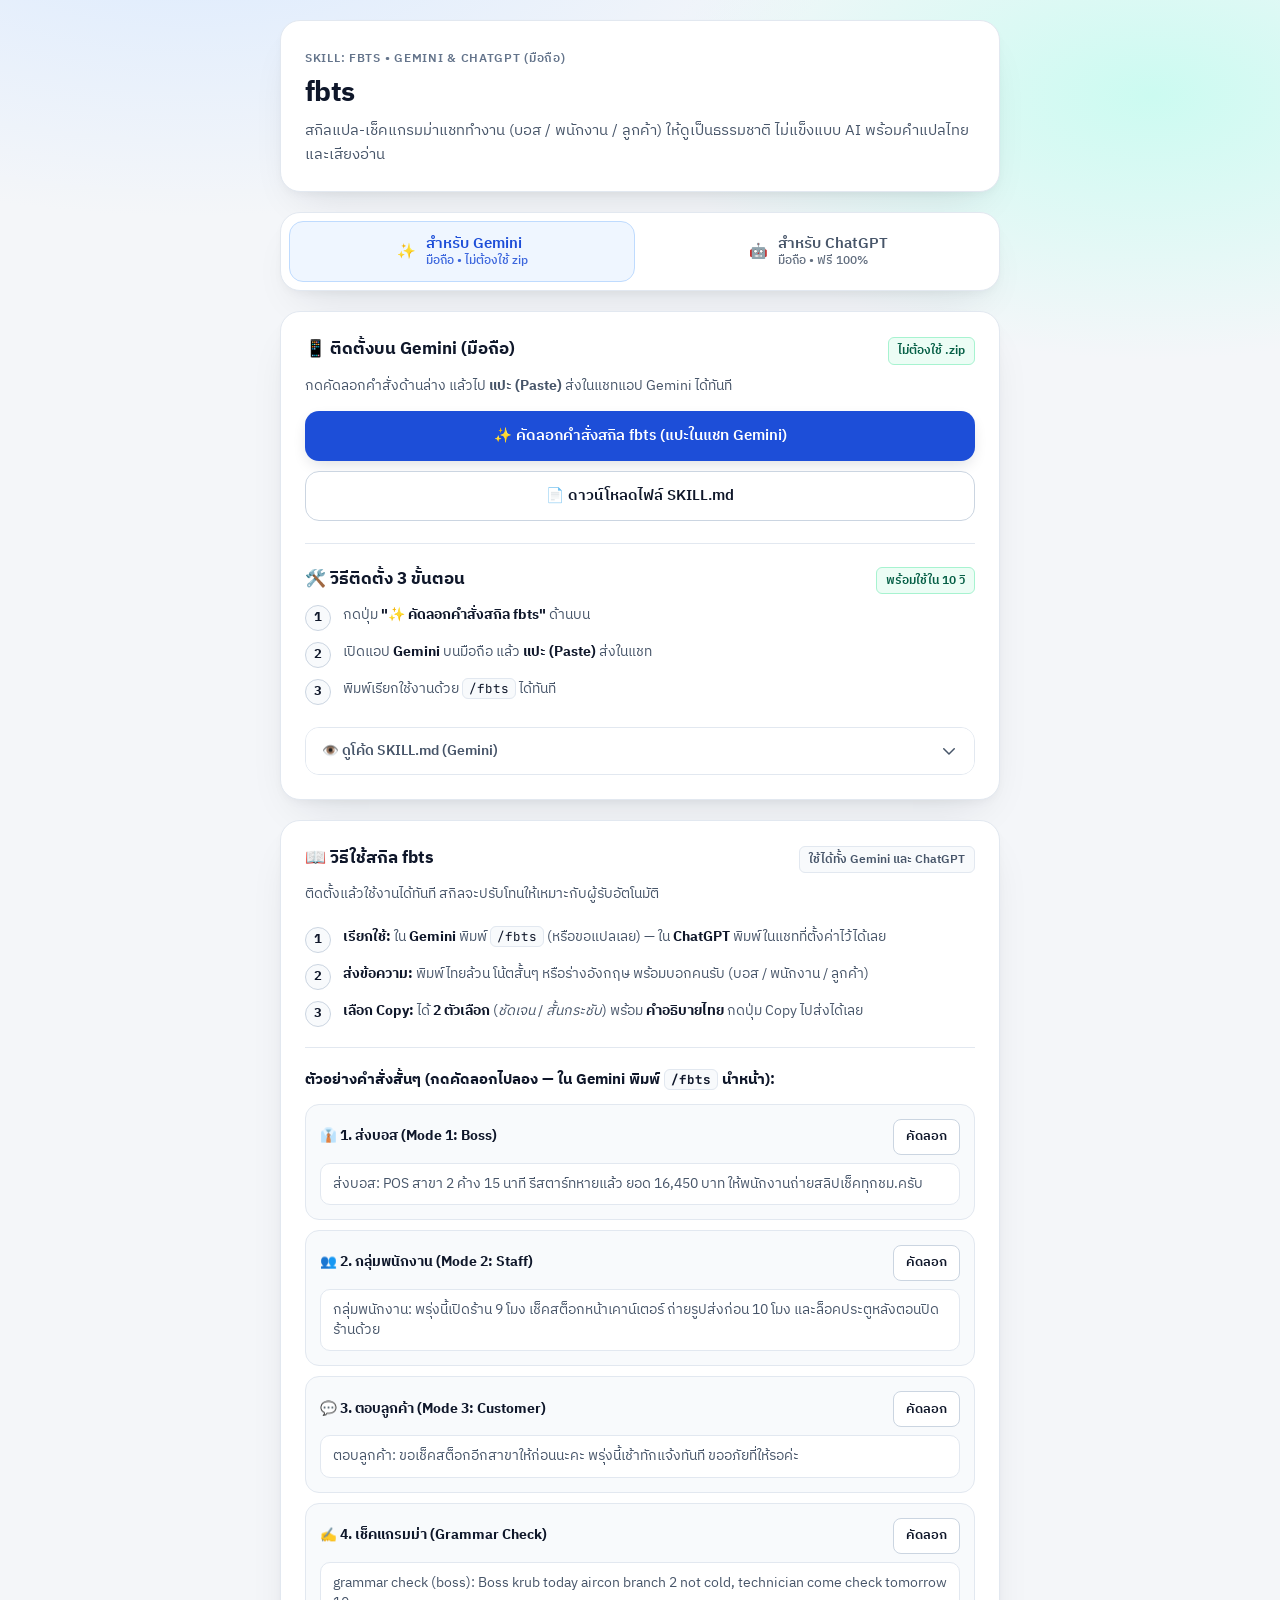
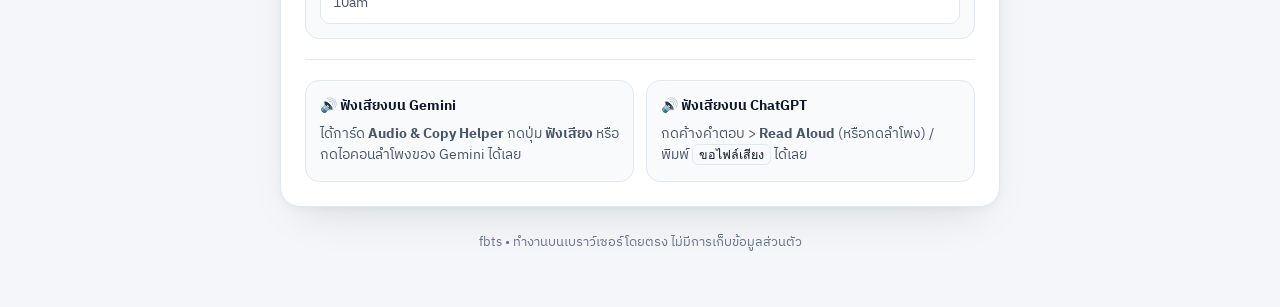
==== commit a96c9bb6: "Rename skill to fbts and shorten markdown, copy prompts, and webpage copy" ====
--- a/index.html
+++ b/index.html
@@ -3,10 +3,10 @@
 <head>
   <meta charset="UTF-8" />
   <meta name="viewport" content="width=device-width, initial-scale=1.0" />
-  <title>Workplace Comms Translator V2 — ติดตั้งสกิลสำหรับ Gemini &amp; ChatGPT บนมือถือ</title>
-  <meta name="description" content="ดาวน์โหลดและติดตั้งสกิล workplace-comms-translator-v2 สำหรับ Gemini และ ChatGPT บนมือถือ (iPhone & Android) ไม่ต้องใช้ .zip พร้อมคู่มือวิธีใช้งานครบจบในหน้าเดียว" />
-  <meta property="og:title" content="Workplace Comms Translator V2 — Gemini &amp; ChatGPT Skill" />
-  <meta property="og:description" content="สกิลแปลและเกลาแชททำงานสำหรับบอส พนักงาน และลูกค้า พร้อมคำอธิบายไทยและเสียงอ่าน รองรับทั้ง Gemini และ ChatGPT" />
+  <title>fbts — ติดตั้งสกิลแปลแชททำงาน (Gemini &amp; ChatGPT บนมือถือ)</title>
+  <meta name="description" content="ติดตั้งสกิล fbts สำหรับ Gemini และ ChatGPT บนมือถือ ฉบับสั้น กระชับ แปล-เกลาแชททำงานครบจบในหน้าเดียว" />
+  <meta property="og:title" content="fbts — Gemini &amp; ChatGPT Skill" />
+  <meta property="og:description" content="สกิล fbts ช่วยแปลและเกลาแชททำงาน (บอส / พนักงาน / ลูกค้า) พร้อมคำอธิบายไทยและเสียงอ่าน" />
   <meta property="og:type" content="website" />
 
   <link rel="preconnect" href="https://fonts.googleapis.com" />
@@ -658,10 +658,10 @@
   <div class="container">
     <!-- Hero -->
     <header class="hero">
-      <p class="hero-eyebrow">Skill Package • Version 2.0 • Gemini &amp; ChatGPT</p>
-      <h1 class="hero-title">workplace-comms-translator-v2</h1>
+      <p class="hero-eyebrow">Skill: fbts • Gemini &amp; ChatGPT (มือถือ)</p>
+      <h1 class="hero-title">fbts</h1>
       <p class="hero-subtitle">
-        แพ็กเกจสกิลช่วยแปล-เช็คแกรมม่า และขัดเกลาข้อความแชททำงาน (บอส / พนักงาน / ลูกค้า) ให้ดูเป็นธรรมชาติเหมือนคนพิมพ์จริง ไม่แข็งแบบ AI พร้อมคำอธิบายภาษาไทยและตัวช่วยฟังเสียงอ่าน
+        สกิลแปล-เช็คแกรมม่าแชททำงาน (บอส / พนักงาน / ลูกค้า) ให้ดูเป็นธรรมชาติ ไม่แข็งแบบ AI พร้อมคำแปลไทยและเสียงอ่าน
       </p>
     </header>
 
@@ -679,7 +679,7 @@
         <span aria-hidden="true">✨</span>
         <span class="tab-meta">
           <span>สำหรับ Gemini</span>
-          <span class="tab-sub">สำหรับมือถือ • ไม่ต้องใช้ zip</span>
+          <span class="tab-sub">มือถือ • ไม่ต้องใช้ zip</span>
         </span>
       </button>
 
@@ -695,7 +695,7 @@
         <span aria-hidden="true">🤖</span>
         <span class="tab-meta">
           <span>สำหรับ ChatGPT</span>
-          <span class="tab-sub">ฟรี 100% • สำหรับมือถือ</span>
+          <span class="tab-sub">มือถือ • ฟรี 100%</span>
         </span>
       </button>
     </nav>
@@ -706,28 +706,23 @@
       <section aria-labelledby="gemini-mobile-heading">
         <div class="section-head">
           <h2 id="gemini-mobile-heading" class="section-title">
-            <span>📱 สำหรับมือถือ (iPhone / Android)</span>
+            <span>📱 ติดตั้งบน Gemini (มือถือ)</span>
           </h2>
-          <span class="section-tag recommended">แนะนำสำหรับมือถือ • ไม่ต้องใช้ .zip</span>
+          <span class="section-tag recommended">ไม่ต้องใช้ .zip</span>
         </div>
         <p class="section-desc">
-          ในแอป Gemini บนมือถือ ปุ่ม <strong>+</strong> ในช่องแชทไม่สามารถแนบไฟล์ <code class="inline-code">.zip</code> ได้ ให้ใช้วิธี <strong>คัดลอกข้อความคำสั่งไปแปะในแชท</strong> ได้ทันที (สะดวกและเร็วที่สุด)
+          กดคัดลอกคำสั่งด้านล่าง แล้วไป <strong>แปะ (Paste)</strong> ส่งในแชทแอป Gemini ได้ทันที
         </p>
-
-        <div class="callout warn" style="margin-bottom: 14px;">
-          <strong>วิธีที่ง่ายที่สุดบนมือถือ:</strong> กดปุ่มสีน้ำเงินด้านล่าง → เปิดแอป Gemini → <strong>แปะ (Paste)</strong> ลงในช่องแชทแล้วกดส่งได้เลย <em>(ไม่ต้องแนบไฟล์ .zip)</em>
-        </div>
 
         <div class="btn-stack">
           <button id="btn-gemini-copy-chat-prompt" type="button" class="btn btn-gemini">
-            <span>✨ คัดลอกคำสั่ง + SKILL.md (นำไปแปะในแชท Gemini)</span>
+            <span>✨ คัดลอกคำสั่งสกิล fbts (แปะในแชท Gemini)</span>
           </button>
 
           <button id="btn-gemini-download-md" type="button" class="btn btn-secondary">
-            <span>📄 ดาวน์โหลดเฉพาะไฟล์ SKILL.md (ไม่ต้องบีบอัด)</span>
+            <span>📄 ดาวน์โหลดไฟล์ SKILL.md</span>
           </button>
         </div>
-
       </section>
 
       <hr class="divider" />
@@ -736,23 +731,23 @@
       <section aria-labelledby="gemini-install-heading">
         <div class="section-head">
           <h2 id="gemini-install-heading" class="section-title">
-            <span>🛠️ วิธีติดตั้งลงใน Gemini (บนมือถือ)</span>
+            <span>🛠️ วิธีติดตั้ง 3 ขั้นตอน</span>
           </h2>
-          <span class="section-tag recommended">ทำตาม 3 ขั้นตอนนี้ได้เลย</span>
+          <span class="section-tag recommended">พร้อมใช้ใน 10 วิ</span>
         </div>
 
         <ol class="steps-list">
           <li class="step-item">
             <span class="step-num">1</span>
-            <span>กดปุ่ม <strong>"✨ คัดลอกคำสั่ง + SKILL.md"</strong> ด้านบน</span>
+            <span>กดปุ่ม <strong>"✨ คัดลอกคำสั่งสกิล fbts"</strong> ด้านบน</span>
           </li>
           <li class="step-item">
             <span class="step-num">2</span>
-            <span>เปิดแอป <strong>Gemini</strong> บนมือถือ (iPhone หรือ Android)</span>
+            <span>เปิดแอป <strong>Gemini</strong> บนมือถือ แล้ว <strong>แปะ (Paste)</strong> ส่งในแชท</span>
           </li>
           <li class="step-item">
             <span class="step-num">3</span>
-            <span><strong>แปะ (Paste)</strong> ข้อความลงในช่องแชทแล้วกดส่งได้ทันที — Gemini จะเรียนรู้คำสั่งและพร้อมใช้งานทันที</span>
+            <span>พิมพ์เรียกใช้งานด้วย <code class="inline-code">/fbts</code> ได้ทันที</span>
           </li>
         </ol>
       </section>
@@ -766,7 +761,7 @@
           aria-expanded="false"
           aria-controls="gemini-preview-body"
         >
-          <span>👁️ ดูเนื้อหาต้นฉบับ SKILL.md (สำหรับ Gemini)</span>
+          <span>👁️ ดูโค้ด SKILL.md (Gemini)</span>
           <svg class="preview-chevron" xmlns="http://www.w3.org/2000/svg" fill="none" viewBox="0 0 24 24" stroke="currentColor" stroke-width="2">
             <path stroke-linecap="round" stroke-linejoin="round" d="M19 9l-7 7-7-7" />
           </svg>
@@ -783,16 +778,16 @@
       <section aria-labelledby="chatgpt-convert-heading">
         <div class="section-head">
           <h2 id="chatgpt-convert-heading" class="section-title">
-            <span>🔄 ปรับแต่งสำหรับ ChatGPT (เวอร์ชันฟรี 100%)</span>
+            <span>🔄 สำหรับ ChatGPT (ฟรี 100%)</span>
           </h2>
-          <span class="section-tag recommended">ใช้งานฟรี ไม่ต้องเสียเงิน</span>
+          <span class="section-tag recommended">พอดี Custom Instructions</span>
         </div>
         <div class="callout info-chatgpt">
-          <strong>สิ่งที่ปรับแต่งเพื่อให้ใช้งานบน ChatGPT บัญชีฟรีได้อย่างสมบูรณ์แบบ:</strong>
+          <strong>ฉบับกระชับสำหรับบัญชีฟรี:</strong>
           <ul class="convert-list">
-            <li>ตัดคำสั่งเฉพาะของ Gemini (<code class="inline-code">web_code_canvas</code>) ออก เพื่อให้แสดงผลข้อความและกล่อง Copy บน ChatGPT ได้คลีน สบายตา</li>
-            <li>ใช้ระบบฟังเสียงอ่านด้วย <strong>Read Aloud (🔊 อ่านออกเสียง)</strong> ฟังก์ชันฟรีที่มีใน ChatGPT ทั้งบนมือถือและเว็บ</li>
-            <li>คง <strong>3 โหมดภาษา</strong> (บอส / พนักงาน / ลูกค้า), <strong>2 ตัวเลือกพร้อมปุ่ม Copy</strong> และ <strong>คำอธิบายภาษาไทย</strong> ไว้อย่างครบถ้วน</li>
+            <li>ย่อคำสั่งให้พอดีช่อง <strong>Custom Instructions</strong> (ไม่เกิน 1,500 ตัวอักษร วางได้ครบไม่โดนตัด)</li>
+            <li>ฟังเสียงอ่านฟรีด้วย <strong>Read Aloud (🔊)</strong> ในแอป ChatGPT</li>
+            <li>ครบทั้ง <strong>3 โหมด</strong> (บอส / พนักงาน / ลูกค้า), <strong>2 ตัวเลือกพร้อมปุ่ม Copy</strong> และคำแปลไทย</li>
           </ul>
         </div>
       </section>
@@ -803,25 +798,22 @@
       <section aria-labelledby="chatgpt-free-heading">
         <div class="section-head">
           <h2 id="chatgpt-free-heading" class="section-title">
-            <span>📱 วิธีใช้งานสำหรับ ChatGPT ฟรีบนมือถือ</span>
+            <span>📱 เลือกวิธีใช้งานบนมือถือ</span>
           </h2>
-          <span class="section-tag recommended">ฟรี 100% • ไม่ต้องใช้ .zip</span>
-        </div>
-        <p class="section-desc">
-          สำหรับแอป ChatGPT บนมือถือ (iOS / Android) สามารถใช้งานฟรีได้ทันทีโดยไม่ต้องอัปโหลดไฟล์ เลือกวิธีที่สะดวกได้ด้านล่าง:
-        </p>
+          <span class="section-tag recommended">ฟรี • ไม่ต้องใช้ .zip</span>
+        </div>
 
         <div class="btn-stack">
           <button id="btn-chatgpt-copy-instructions" type="button" class="btn btn-chatgpt">
-            <span>📋 คัดลอกคำสั่งสกิล (สำหรับใส่ใน Custom Instructions ให้จำถาวร)</span>
+            <span>📋 คัดลอกคำสั่ง fbts (ใส่ Custom Instructions)</span>
           </button>
 
           <button id="btn-chatgpt-copy-chat-prompt" type="button" class="btn btn-secondary">
-            <span>💬 คัดลอก Prompt เริ่มใช้งานในแชททันที (ไม่ต้องตั้งค่า)</span>
+            <span>💬 คัดลอก Prompt เริ่มแชททันที (ไม่ต้องตั้งค่า)</span>
           </button>
 
           <button id="btn-chatgpt-download-md" type="button" class="btn btn-soft">
-            <span>📄 ดาวน์โหลดไฟล์ SKILL-chatgpt.md (สำหรับเปิดอ่านหรือสำรองไว้)</span>
+            <span>📄 ดาวน์โหลดไฟล์ SKILL-chatgpt.md</span>
           </button>
         </div>
       </section>
@@ -832,20 +824,18 @@
       <section aria-labelledby="chatgpt-install-heading">
         <div class="section-head">
           <h2 id="chatgpt-install-heading" class="section-title">
-            <span>🛠️ วิธีตั้งค่าและใช้งานบน ChatGPT ฟรี</span>
+            <span>🛠️ วิธีตั้งค่าบน ChatGPT</span>
           </h2>
         </div>
 
         <ol class="steps-list">
           <li class="step-item">
             <span class="step-num">1</span>
-            <span><strong>วิธีที่ 1: ตั้งค่าให้ ChatGPT จำสกิลนี้ถาวรทุกแชท (แนะนำ — ฟรี 100%):</strong>
-            กดปุ่ม <em>"📋 คัดลอกคำสั่งสกิล"</em> ด้านบน → เปิดแอป ChatGPT บนมือถือ → แตะที่แถบเมนูด้านข้าง/รูปโปรไฟล์ → เลือก <strong>Settings (การตั้งค่า) → Personalization (การปรับแต่ง) → Custom Instructions (คำแนะนำที่กำหนดเอง)</strong> → วางคำสั่งลงในช่องล่าง <em>(คุณต้องการให้ ChatGPT ตอบกลับอย่างไร?)</em> แล้วกด <strong>Save (บันทึก)</strong> → หลังจากนี้ทุกห้องแชทใหม่ที่คุณเปิดจะแปลและเกลาข้อความตามสกิลนี้อัตโนมัติ</span>
+            <span><strong>จำถาวรทุกแชท (แนะนำ):</strong> กดปุ่มแรก → แอป ChatGPT → แตะโปรไฟล์ → <strong>Settings → Personalization → Custom Instructions</strong> → วางในช่องล่าง → <strong>Save</strong></span>
           </li>
           <li class="step-item">
             <span class="step-num">2</span>
-            <span><strong>วิธีที่ 2: ใช้งานทันทีในห้องแชท (รวดเร็ว ไม่ต้องตั้งค่า):</strong>
-            กดปุ่ม <em>"💬 คัดลอก Prompt เริ่มใช้งานในแชททันที"</em> ด้านบน → เปิดห้องแชทใหม่ใน ChatGPT แล้ววางส่งลงไป → จากนั้นพิมพ์ข้อความไทยหรือดราฟต์อังกฤษที่ต้องการแปลต่อได้เลย <em>(แนะนำให้แตะที่ชื่อแชทแล้วกด Pin / ปักหมุด หรือเปลี่ยนชื่อแชทเป็น "แปลแชททำงาน" ไว้เปิดมาใช้ซ้ำได้ตลอดเวลา)</em></span>
+            <span><strong>ใช้ทันทีในแชทเดียว:</strong> กดปุ่มที่ 2 → เปิดแชทใหม่แล้ววางส่ง จากนั้นพิมพ์ข้อความที่ต้องการแปลต่อได้เลย <em>(ปักหมุดแชทไว้ใช้ซ้ำได้)</em></span>
           </li>
         </ol>
       </section>
@@ -859,7 +849,7 @@
           aria-expanded="false"
           aria-controls="chatgpt-preview-body"
         >
-          <span>👁️ ดูเนื้อหา SKILL.md ฉบับแปลงสำหรับ ChatGPT</span>
+          <span>👁️ ดูโค้ด SKILL-chatgpt.md (ChatGPT)</span>
           <svg class="preview-chevron" xmlns="http://www.w3.org/2000/svg" fill="none" viewBox="0 0 24 24" stroke="currentColor" stroke-width="2">
             <path stroke-linecap="round" stroke-linejoin="round" d="M19 9l-7 7-7-7" />
           </svg>
@@ -875,27 +865,27 @@
       <div>
         <div class="section-head">
           <h2 id="usage-guide-heading" class="section-title">
-            <span>📖 วิธีใช้งานจริง (ใช้ได้ทั้ง Gemini และ ChatGPT)</span>
+            <span>📖 วิธีใช้สกิล fbts</span>
           </h2>
-          <span class="section-tag">กดคัดลอกตัวอย่างไปลองได้ทันที</span>
+          <span class="section-tag">ใช้ได้ทั้ง Gemini และ ChatGPT</span>
         </div>
         <p class="section-desc" style="margin-bottom: 0;">
-          เมื่อติดตั้งเสร็จแล้ว คุณสามารถเรียกใช้ได้ทันทีตามขั้นตอนด้านล่าง โดยสกิลจะแยกรูปแบบภาษาให้เหมาะกับคนรับอัตโนมัติ
+          ติดตั้งแล้วใช้งานได้ทันที สกิลจะปรับโทนให้เหมาะกับผู้รับอัตโนมัติ
         </p>
       </div>
 
       <ol class="steps-list">
         <li class="step-item">
           <span class="step-num">1</span>
-          <span><strong>เรียกใช้งานสกิล:</strong> ใน <strong>Gemini</strong> พิมพ์ <code class="inline-code">/workplace-comms-translator-v2</code> (หรือพิมพ์ขอแปล/เช็คแกรมม่าในแชทได้เลย) — ใน <strong>ChatGPT</strong> พิมพ์ข้อความที่ต้องการแปลในแชทที่ตั้งค่าไว้ได้ทันที</span>
+          <span><strong>เรียกใช้:</strong> ใน <strong>Gemini</strong> พิมพ์ <code class="inline-code">/fbts</code> (หรือขอแปลเลย) — ใน <strong>ChatGPT</strong> พิมพ์ในแชทที่ตั้งค่าไว้ได้เลย</span>
         </li>
         <li class="step-item">
           <span class="step-num">2</span>
-          <span><strong>พิมพ์สิ่งที่ต้องการสื่อสาร:</strong> จะพิมพ์ภาษาไทยล้วน โน้ตสั้นๆ หรือร่างภาษาอังกฤษแบบไม่มั่นใจแกรมม่าก็ได้ พร้อมระบุว่าส่งให้ใคร (บอส / พนักงาน / ลูกค้า)</span>
+          <span><strong>ส่งข้อความ:</strong> พิมพ์ไทยล้วน โน้ตสั้นๆ หรือร่างอังกฤษ พร้อมบอกคนรับ (บอส / พนักงาน / ลูกค้า)</span>
         </li>
         <li class="step-item">
           <span class="step-num">3</span>
-          <span><strong>เลือกตัวเลือกที่ถูกใจแล้วกด Copy:</strong> AI จะตอบกลับมา <strong>2 ตัวเลือก</strong> (<em>Option 1: ชัดเจน แนะนำ</em> และ <em>Option 2: สั้น กระชับ</em>) ในกล่องโค้ด กดปุ่ม Copy มุมขวาบนของกล่องพร้อม <strong>คำอธิบายภาษาไทย</strong> ด้านล่างได้เลย</span>
+          <span><strong>เลือก Copy:</strong> ได้ <strong>2 ตัวเลือก</strong> (<em>ชัดเจน</em> / <em>สั้นกระชับ</em>) พร้อม <strong>คำอธิบายไทย</strong> กดปุ่ม Copy ไปส่งได้เลย</span>
         </li>
       </ol>
 
@@ -903,40 +893,40 @@
 
       <div>
         <h3 style="font-size: 15px; font-weight: 700; margin: 0 0 12px; color: var(--text-primary);">
-          ตัวอย่างคำสั่งที่ใช้บ่อยในร้าน (กด Copy ไปลองได้):
+          ตัวอย่างคำสั่งสั้นๆ (กดคัดลอกไปลอง — ใน Gemini พิมพ์ <code class="inline-code">/fbts</code> นำหน้า):
         </h3>
 
         <div class="example-list">
           <div class="example-row">
             <div class="example-head">
-              <span class="example-role">👔 1. ส่งรายงาน / แจ้งปัญหาให้บอส (Mode 1: Boss)</span>
-              <button type="button" class="btn-mini btn-copy-example" data-example="ส่งให้บอส: วันนี้เครื่อง POS สาขา 2 ค้างไป 15 นาที ตอนนี้รีสตาร์ทหายแล้ว ยอดขายรวม 16,450 บาท กำลังให้พนักงานถ่ายรูปสลิปเทียบยอดทุกชั่วโมงครับ">คัดลอกตัวอย่าง</button>
+              <span class="example-role">👔 1. ส่งบอส (Mode 1: Boss)</span>
+              <button type="button" class="btn-mini btn-copy-example" data-example="ส่งบอส: POS สาขา 2 ค้าง 15 นาที รีสตาร์ทหายแล้ว ยอด 16,450 บาท ให้พนักงานถ่ายสลิปเช็คทุกชม.ครับ">คัดลอก</button>
             </div>
-            <p class="example-prompt">ส่งให้บอส: วันนี้เครื่อง POS สาขา 2 ค้างไป 15 นาที ตอนนี้รีสตาร์ทหายแล้ว ยอดขายรวม 16,450 บาท กำลังให้พนักงานถ่ายรูปสลิปเทียบยอดทุกชั่วโมงครับ</p>
+            <p class="example-prompt">ส่งบอส: POS สาขา 2 ค้าง 15 นาที รีสตาร์ทหายแล้ว ยอด 16,450 บาท ให้พนักงานถ่ายสลิปเช็คทุกชม.ครับ</p>
           </div>
 
           <div class="example-row">
             <div class="example-head">
-              <span class="example-role">👥 2. สั่งงานในกลุ่มพนักงานไทย / เมียนมา (Mode 2: Staff)</span>
-              <button type="button" class="btn-mini btn-copy-example" data-example="ส่งในกลุ่มพนักงาน: พรุ่งนี้เปิดร้าน 9 โมง ช่วยเช็คสต็อกหน้าเคาน์เตอร์ ถ่ายรูปส่งในกลุ่มก่อน 10 โมง และอย่าลืมล็อคประตูหลังตอนปิดร้านด้วย">คัดลอกตัวอย่าง</button>
+              <span class="example-role">👥 2. กลุ่มพนักงาน (Mode 2: Staff)</span>
+              <button type="button" class="btn-mini btn-copy-example" data-example="กลุ่มพนักงาน: พรุ่งนี้เปิดร้าน 9 โมง เช็คสต็อกหน้าเคาน์เตอร์ ถ่ายรูปส่งก่อน 10 โมง และล็อคประตูหลังตอนปิดร้านด้วย">คัดลอก</button>
             </div>
-            <p class="example-prompt">ส่งในกลุ่มพนักงาน: พรุ่งนี้เปิดร้าน 9 โมง ช่วยเช็คสต็อกหน้าเคาน์เตอร์ ถ่ายรูปส่งในกลุ่มก่อน 10 โมง และอย่าลืมล็อคประตูหลังตอนปิดร้านด้วย</p>
+            <p class="example-prompt">กลุ่มพนักงาน: พรุ่งนี้เปิดร้าน 9 โมง เช็คสต็อกหน้าเคาน์เตอร์ ถ่ายรูปส่งก่อน 10 โมง และล็อคประตูหลังตอนปิดร้านด้วย</p>
           </div>
 
           <div class="example-row">
             <div class="example-head">
-              <span class="example-role">💬 3. ตอบแชทลูกค้า / แจ้งบรอดแคสต์ (Mode 3: Customer)</span>
-              <button type="button" class="btn-mini btn-copy-example" data-example="ตอบลูกค้า: ขอเช็คสต็อกที่สาขาอื่นให้ก่อนนะคะ เดี๋ยวพรุ่งนี้เช้าทักแจ้งทันทีเลยค่ะ ขออภัยที่ให้รอด้วยนะคะ">คัดลอกตัวอย่าง</button>
+              <span class="example-role">💬 3. ตอบลูกค้า (Mode 3: Customer)</span>
+              <button type="button" class="btn-mini btn-copy-example" data-example="ตอบลูกค้า: ขอเช็คสต็อกอีกสาขาให้ก่อนนะคะ พรุ่งนี้เช้าทักแจ้งทันที ขออภัยที่ให้รอค่ะ">คัดลอก</button>
             </div>
-            <p class="example-prompt">ตอบลูกค้า: ขอเช็คสต็อกที่สาขาอื่นให้ก่อนนะคะ เดี๋ยวพรุ่งนี้เช้าทักแจ้งทันทีเลยค่ะ ขออภัยที่ให้รอด้วยนะคะ</p>
+            <p class="example-prompt">ตอบลูกค้า: ขอเช็คสต็อกอีกสาขาให้ก่อนนะคะ พรุ่งนี้เช้าทักแจ้งทันที ขออภัยที่ให้รอค่ะ</p>
           </div>
 
           <div class="example-row">
             <div class="example-head">
-              <span class="example-role">✍️ 4. เช็คแกรมม่าข้อความที่ร่างเอง (Grammar Check)</span>
-              <button type="button" class="btn-mini btn-copy-example" data-example="grammar check pls, try not to be AI (for boss): Boss krub today aircon at branch 2 not cold, technician will come check tomorrow 10am">คัดลอกตัวอย่าง</button>
+              <span class="example-role">✍️ 4. เช็คแกรมม่า (Grammar Check)</span>
+              <button type="button" class="btn-mini btn-copy-example" data-example="grammar check (boss): Boss krub today aircon branch 2 not cold, technician come check tomorrow 10am">คัดลอก</button>
             </div>
-            <p class="example-prompt">grammar check pls, try not to be AI (for boss): Boss krub today aircon at branch 2 not cold, technician will come check tomorrow 10am</p>
+            <p class="example-prompt">grammar check (boss): Boss krub today aircon branch 2 not cold, technician come check tomorrow 10am</p>
           </div>
         </div>
       </div>
@@ -946,18 +936,18 @@
       <!-- Audio Tips -->
       <div class="audio-grid">
         <div class="audio-tip">
-          <h4>🔊 วิธีฟังเสียงอ่านบน Gemini</h4>
-          <p>เมื่อได้คำตอบภาษาอังกฤษ สกิลจะเปิดการ์ด <strong>Audio &amp; Copy Helper</strong> บน Canvas ให้กดปุ่ม <strong>ฟังเสียง (Listen)</strong> ได้ทันที หรือกดไอคอนลำโพงของ Gemini</p>
+          <h4>🔊 ฟังเสียงบน Gemini</h4>
+          <p>ได้การ์ด <strong>Audio &amp; Copy Helper</strong> กดปุ่ม <strong>ฟังเสียง</strong> หรือกดไอคอนลำโพงของ Gemini ได้เลย</p>
         </div>
         <div class="audio-tip">
-          <h4>🔊 วิธีฟังเสียงอ่านบน ChatGPT</h4>
-          <p><strong>บนมือถือ:</strong> กดค้างที่คำตอบแล้วเลือก <strong>Read Aloud (อ่านออกเสียง)</strong> — <strong>บนเว็บ:</strong> กดไอคอนลำโพงใต้คำตอบ หรือพิมพ์ต่อว่า <code class="inline-code">ขอไฟล์เสียง</code> / <code class="inline-code">ขอปุ่มฟังเสียง</code> ได้เลย</p>
+          <h4>🔊 ฟังเสียงบน ChatGPT</h4>
+          <p>กดค้างคำตอบ &gt; <strong>Read Aloud</strong> (หรือกดลำโพง) / พิมพ์ <code class="inline-code">ขอไฟล์เสียง</code> ได้เลย</p>
         </div>
       </div>
     </section>
 
     <footer class="page-footer">
-      workplace-comms-translator-v2 • โครงสร้างไฟล์ ZIP สร้างในเบราว์เซอร์โดยตรง ไม่มีการเก็บข้อมูลส่วนตัว
+      fbts • ทำงานบนเบราว์เซอร์โดยตรง ไม่มีการเก็บข้อมูลส่วนตัว
     </footer>
   </div>
 
@@ -968,147 +958,66 @@
 
   <script>
     // =========================================================================
-    // 1. เนื้อหา SKILL.md ต้นฉบับสำหรับ Gemini (รักษาเนื้อหาและโครงสร้างเดิม 100%)
+    // 1. เนื้อหา SKILL.md สำหรับ Gemini (สกิล fbts ฉบับกระชับ)
     // =========================================================================
     const GEMINI_SKILL_CONTENT = `---
-name: workplace-comms-translator-v2
-description: Translate, polish, and check grammar for multi-branch store operations and workplace chat messages. Includes Thai explanations for each option, copy-ready blocks, and interactive audio pronunciation buttons for English options. Use when the user asks to check grammar, translate Thai to English or English to Thai, or draft messages for their boss, coworkers, staff group chats, or customers using a natural, non-native, human tone without sounding like AI.
+name: fbts
+description: Translate, polish, and grammar-check workplace chats (Boss, Staff, Customers) in a natural, non-native human tone without sounding like AI. Includes 2 copy-ready options, Thai explanations, and interactive audio buttons. Use for grammar checks, Thai/English drafts, store/POS reports, staff checklists, or customer DMs.
 ---
 
-# Workplace Comms Translator (V2)
-
-Translate and polish rough drafts, notes, or Thai text into natural, ready-to-send workplace chat messages tailored to the recipient (Boss, Staff/Coworkers, or Customers). Strip out robotic AI phrasing and keep the practical Thai-English workplace style ("krub", "na krub", short direct sentences).
-
-## When to Use
-
-  - The user shares a rough English draft and asks for a grammar check or polish ("grammar check", "pls do grammar adjustment", "try not to be AI").
-  - The user wants to report store updates, POS breakdowns, shift coverage, staff illness, or facility maintenance to their boss.
-  - The user needs to send instructions, warnings, or checklists to Thai or Myanmar coworkers in simple, easy-to-understand English or Thai.
-  - The user wants to inform a customer (or broadcast to customers) about orders, payments, deliveries, or store hours in a friendly human admin tone.
-
-## Steps
-
-1.  **Identify the Recipient:** Determine whether the message is for the **Boss**, **Staff / Coworkers**, or **Customer(s)**. If not explicitly stated, infer from context (e.g., shift reports, quotations, and POS math are for the Boss; checklists and task reminders are for Staff; order/transfer notices are for Customers).
-
-2.  **Apply the Target Tone:**
-    
-      - **Mode 1: For Boss (Reports, Updates & Accountability)**
-        
-          - Keep English simple, direct, and non-native enough to sound authentic to a Thai operations manager writing quickly on mobile.
-          - Use "krub", "na krub", or "Boss krub" naturally.
-          - For numeric breakdowns (POS totals, quotations, specs), use clean bullet points and commas for numbers (e.g., 16,000 THB).
-          - When replying to complaints or mistakes, never use overly emotional self-pity (avoid "It's all my fault"). Instead, state ownership clearly and list 2-3 immediate, concrete fix steps (e.g., photo proof in group chat, hourly sign-off sheet, strict warnings).
-    
-      - **Mode 2: For Staff / Coworkers (Group Chat & Instructions)**
-        
-          - Use very simple, basic English words and short sentences so non-native speakers (Thai and Myanmar staff) understand immediately without confusion.
-          - Put action items in numbered lists (1, 2, 3) with clear deadlines or shift rules.
-          - Include a natural Thai translation alongside the simple English when helpful for team clarity.
-    
-      - **Mode 3: For Customers (1-on-1 Chat or Broadcast)**
-        
-          - Sound like a friendly, helpful human chat admin on LINE or Instagram DM, never like a corporate robot or automated system.
-          - Replace stiff words ("process your transaction", "inconvenience caused") with natural human phrases ("sort it out for you", "first thing tomorrow morning", "no worries at all").
-          - Adjust pronouns for a single customer ("your order", "I'll sort this out for you") vs. a broadcast ("Hey everyone!", "our shops").
-
-3.  **Format the Output (Chat + Interactive Audio & Copy Card):**
-    
-      - **Part A — Chat Output (Fast Copy & Thai Explanation):**
-        - Always provide **2 concise options**: **Option 1 (Recommended / Clear)** and **Option 2 (Short & Quick)**.
-        - Wrap the English message of **both** Option 1 and Option 2 inside separate fenced code blocks (\` \`\`\`text ... \`\`\` \`) so each option has a built-in one-click **Copy** button.
-        - Directly under each option's code block, include a clear **คำอธิบายภาษาไทย** (Thai translation/explanation of the nuance and meaning) so the user knows exact tone and meaning before sending.
-        - Do not give long grammar lectures. If the user asked for a grammar check, include at most 2-3 brief bullet points at the bottom showing key fixes.
-
-      - **Part B — Interactive Audio Pronunciation Buttons (ปุ่มฟังเสียงอ่านภาษาอังกฤษ):**
-        - Whenever English options are generated, ALSO render a clean, mobile-friendly interactive HTML/JS widget in **Canvas** (\`web_code_canvas\`) titled \`Audio & Copy Helper\`.
-        - The widget must display both Option 1 and Option 2 with:
-          1. A **🔊 ฟังเสียง (Listen)** button for each option using browser Web Speech API (\`window.speechSynthesis\`, \`lang = 'en-US'\`, \`rate = 0.92\`) plus a **⏹ หยุด (Stop)** toggle so the user can listen to natural English pronunciation.
-          2. A **📋 Copy** button for each option using \`navigator.clipboard.writeText(...)\` with a visual "Copied!" confirmation.
-        - *Fallback:* If Canvas/interactive rendering is unavailable in the user's current client, mention that they can tap Gemini's built-in speaker/Listen icon or ask to generate an \`.mp3\` audio file.
-
-## Gotchas
-
-  - Never use complex corporate vocabulary ("furthermore", "utilize", "commence", "rectify the situation", "deeply regret").
-  - Do not use em-dashes or overly formal punctuation that screams AI generation.
-  - Keep sentences short and mobile-friendly with clean line breaks.`;
+# fbts — Workplace Comms
+
+Polish Thai/English drafts into natural workplace chats ("krub", "na krub", no AI tone).
+
+## Modes (infer recipient if unstated)
+- **Boss (Reports/Quotes/Issues):** Simple Thai-manager mobile English ("krub", "na krub", "Boss krub"). Bullets + commas for numbers (16,000 THB). Mistakes: no self-pity ("It's all my fault"); own it clearly + 2-3 concrete fixes.
+- **Staff (Thai/Myanmar):** Very basic English, short lines, numbered steps (1, 2, 3) with deadlines/rules. Add Thai when helpful.
+- **Customers (LINE/IG):** Friendly human admin (avoid "process your transaction", "inconvenience caused"; use "sort it out for you", "first thing tomorrow morning", "no worries at all"). Match 1-on-1 ("your order") vs broadcast ("Hey everyone!", "our shops").
+
+## Output
+- **Chat:** **Option 1 (Recommended)** & **Option 2 (Short)** in separate fenced \`text\` blocks (\` \`\`\`text ... \`\`\` \`) for 1-tap Copy + **คำอธิบายภาษาไทย** (meaning & tone) under each. Grammar fixes: max 2-3 bullets only if asked.
+- **Audio Card:** Also render a mobile-friendly HTML/JS widget in **Canvas** (\`web_code_canvas\`) titled \`Audio & Copy Helper\` with both options, **🔊 ฟังเสียง (Listen)** (\`window.speechSynthesis\`, \`lang='en-US'\`, \`rate=0.92\`) + **⏹ หยุด (Stop)**, and **📋 Copy** (\`navigator.clipboard.writeText\`, "Copied!"). Fallback: Gemini Listen icon or \`.mp3\`.
+
+## Rules
+- No corporate words ("furthermore", "utilize", "commence", "rectify the situation", "deeply regret"), em-dashes, or stiff punctuation. Keep lines short for mobile.`;
 
     // =========================================================================
-    // 2. เนื้อหา SKILL.md ฉบับแปลงสำหรับ ChatGPT (ตัดเครื่องมือ Gemini ออก + ปรับ Audio)
+    // 2. เนื้อหา SKILL-chatgpt.md สำหรับ ChatGPT (พอดีช่อง Custom Instructions)
     // =========================================================================
     const CHATGPT_SKILL_CONTENT = `---
-name: workplace-comms-translator-v2
-description: Translate, polish, and check grammar for multi-branch store operations and workplace chat messages in ChatGPT. Includes Thai explanations for each option, copy-ready code blocks, and English pronunciation audio guidance (Read Aloud / on-demand audio or HTML player). Use when the user asks to check grammar, translate Thai to English or English to Thai, or draft messages for their boss, coworkers, staff group chats, or customers using a natural, non-native, human tone without sounding like AI.
+name: fbts
+description: Translate, polish, and grammar-check workplace chats (Boss, Staff, Customers) in ChatGPT using a natural, non-native human tone without sounding like AI. Includes 2 copy-ready options, Thai explanations, and Read Aloud / on-demand audio support.
 ---
 
-# Workplace Comms Translator (V2 - ChatGPT Edition)
-
-Translate and polish rough drafts, notes, or Thai text into natural, ready-to-send workplace chat messages tailored to the recipient (Boss, Staff/Coworkers, or Customers). Strip out robotic AI phrasing and keep the practical Thai-English workplace style ("krub", "na krub", short direct sentences).
-
-## When to Use
-
-  - The user shares a rough English draft and asks for a grammar check or polish ("grammar check", "pls do grammar adjustment", "try not to be AI").
-  - The user wants to report store updates, POS breakdowns, shift coverage, staff illness, or facility maintenance to their boss.
-  - The user needs to send instructions, warnings, or checklists to Thai or Myanmar coworkers in simple, easy-to-understand English or Thai.
-  - The user wants to inform a customer (or broadcast to customers) about orders, payments, deliveries, or store hours in a friendly human admin tone.
-
-## Steps
-
-1.  **Identify the Recipient:** Determine whether the message is for the **Boss**, **Staff / Coworkers**, or **Customer(s)**. If not explicitly stated, infer from context (e.g., shift reports, quotations, and POS math are for the Boss; checklists and task reminders are for Staff; order/transfer notices are for Customers).
-
-2.  **Apply the Target Tone:**
-
-      - **Mode 1: For Boss (Reports, Updates & Accountability)**
-
-          - Keep English simple, direct, and non-native enough to sound authentic to a Thai operations manager writing quickly on mobile.
-          - Use "krub", "na krub", or "Boss krub" naturally.
-          - For numeric breakdowns (POS totals, quotations, specs), use clean bullet points and commas for numbers (e.g., 16,000 THB).
-          - When replying to complaints or mistakes, never use overly emotional self-pity (avoid "It's all my fault"). Instead, state ownership clearly and list 2-3 immediate, concrete fix steps (e.g., photo proof in group chat, hourly sign-off sheet, strict warnings).
-
-      - **Mode 2: For Staff / Coworkers (Group Chat & Instructions)**
-
-          - Use very simple, basic English words and short sentences so non-native speakers (Thai and Myanmar staff) understand immediately without confusion.
-          - Put action items in numbered lists (1, 2, 3) with clear deadlines or shift rules.
-          - Include a natural Thai translation alongside the simple English when helpful for team clarity.
-
-      - **Mode 3: For Customers (1-on-1 Chat or Broadcast)**
-
-          - Sound like a friendly, helpful human chat admin on LINE or Instagram DM, never like a corporate robot or automated system.
-          - Replace stiff words ("process your transaction", "inconvenience caused") with natural human phrases ("sort it out for you", "first thing tomorrow morning", "no worries at all").
-          - Adjust pronouns for a single customer ("your order", "I'll sort this out for you") vs. a broadcast ("Hey everyone!", "our shops").
-
-3.  **Format the Output (Fast Copy, Thai Explanation & Audio Support):**
-
-      - **Part A — Chat Output (Fast Copy & Thai Explanation):**
-        - Always provide **2 concise options**: **Option 1 (Recommended / Clear)** and **Option 2 (Short & Quick)**.
-        - Wrap the English message of **both** Option 1 and Option 2 inside separate fenced code blocks (\` \`\`\`text ... \`\`\` \`) so each option has a built-in one-click **Copy** button in ChatGPT.
-        - Directly under each option's code block, include a clear **คำอธิบายภาษาไทย** (Thai translation/explanation of the nuance and meaning) so the user knows exact tone and meaning before sending.
-        - Do not give long grammar lectures. If the user asked for a grammar check, include at most 2-3 brief bullet points at the bottom showing key fixes.
-
-      - **Part B — English Pronunciation Audio Support (การฟังเสียงอ่านภาษาอังกฤษใน ChatGPT):**
-        - Keep the normal reply clean and mobile-friendly without unsolicited HTML/JS widgets.
-        - At the end of each reply, add a short 1-line note in Thai: \`🔊 ฟังเสียงอ่าน: กดค้างที่ข้อความ (บนมือถือ) แล้วเลือก Read Aloud หรือกดไอคอนลำโพงใต้คำตอบ — หรือพิมพ์ "ขอไฟล์เสียง" / "ขอปุ่มฟังเสียง" ได้เลยครับ\`
-        - **If the user asks for audio or interactive pronunciation buttons** ("ขอไฟล์เสียง", "ขอปุ่มฟังเสียง", "audio", "mp3"):
-          - If Python / Code Interpreter is available, generate a downloadable \`.mp3\` or \`.wav\` audio file reading Option 1 and Option 2 clearly, OR generate a downloadable \`audio-helper.html\` file containing both options with Web Speech API (\`window.speechSynthesis\`, \`lang = 'en-US'\`, \`rate = 0.92\`) Listen/Stop buttons and Copy buttons.
-          - If file download is unavailable, output a clean self-contained \`html\` code block titled \`Audio & Copy Helper\` with Listen/Stop (\`window.speechSynthesis\`, \`lang = 'en-US'\`, \`rate = 0.92\`) and Copy buttons.
-
-## Gotchas
-
-  - Never use complex corporate vocabulary ("furthermore", "utilize", "commence", "rectify the situation", "deeply regret").
-  - Do not use em-dashes or overly formal punctuation that screams AI generation.
-  - Keep sentences short and mobile-friendly with clean line breaks.`;
+# fbts — Workplace Comms
+
+Polish Thai/English drafts into natural workplace chats ("krub", "na krub", no AI tone).
+
+## Modes (infer if unstated)
+- **Boss:** Simple Thai-manager mobile English ("krub", "na krub", "Boss krub"). Bullets + commas for numbers (16,000 THB). Mistakes: no self-pity ("It's all my fault"); own it + 2-3 concrete fixes.
+- **Staff (Thai/Myanmar):** Very basic English, short lines, numbered steps (1, 2, 3) with deadlines. Add Thai when helpful.
+- **Customers (LINE/IG):** Friendly human admin (no "process your transaction", "inconvenience caused"; use "sort it out for you", "first thing tomorrow morning", "no worries at all"). Match 1-on-1 ("your order") vs broadcast ("Hey everyone!", "our shops").
+
+## Output
+- **Option 1 (Recommended)** & **Option 2 (Short)** in separate \` \`\`\`text ... \`\`\` \` blocks for 1-tap Copy + **คำอธิบายภาษาไทย** (meaning & tone) under each. Grammar fixes: max 2-3 bullets if asked.
+- Keep normal replies clean. End with: \`🔊 ฟังเสียง: กดค้าง > Read Aloud หรือกดลำโพง (พิมพ์ "ขอไฟล์เสียง" / "ขอปุ่มฟังเสียง" ได้)\`
+- If user asks for audio/mp3/buttons: make \`.mp3\`/\`.wav\` or \`audio-helper.html\` via Python if available, else output a self-contained \`html\` block \`Audio & Copy Helper\` with Listen/Stop (\`speechSynthesis\`, \`en-US\`, \`rate=0.92\`) and Copy.
+
+## Rules
+- No corporate words ("furthermore", "utilize", "commence", "rectify", "deeply regret") or em-dashes. Short mobile lines.`;
 
     // ตัวช่วยแยก Frontmatter กับ Body
     function parseSkillMarkdown(markdownText) {
       const match = markdownText.match(/^---\n([\s\S]*?)\n---\n\n?([\s\S]*)$/);
       if (!match) {
-        return { name: 'workplace-comms-translator-v2', description: '', instructions: markdownText };
+        return { name: 'fbts', description: '', instructions: markdownText };
       }
       const frontmatter = match[1];
       const instructions = match[2];
       const nameMatch = frontmatter.match(/^name:\s*(.+)$/m);
       const descMatch = frontmatter.match(/^description:\s*(.+)$/m);
       return {
-        name: nameMatch ? nameMatch[1].trim() : 'workplace-comms-translator-v2',
+        name: nameMatch ? nameMatch[1].trim() : 'fbts',
         description: descMatch ? descMatch[1].trim() : '',
         instructions: instructions.trim()
       };
@@ -1264,14 +1173,14 @@
 
       // --- ปุ่มฝั่ง Gemini ---
       const geminiChatPrompt =
-        'สร้างสกิลใหม่ (Create a new skill) ตามข้อมูล SKILL.md ด้านล่างนี้เลยครับ:\n\n' +
+        'สร้างสกิลชื่อ fbts (Create skill) ตามนี้:\n\n' +
         GEMINI_SKILL_CONTENT;
 
       document.getElementById('btn-gemini-copy-chat-prompt').addEventListener('click', (e) => {
         copyToClipboard(
           geminiChatPrompt,
           e.currentTarget,
-          '✨ คัดลอกคำสั่งแล้ว! เปิดแอป Gemini แล้ววางส่งในแชทได้เลย'
+          '✨ คัดลอกคำสั่ง fbts แล้ว! วางส่งในแชท Gemini ได้เลย'
         );
       });
 
@@ -1281,14 +1190,14 @@
 
       // --- ปุ่มฝั่ง ChatGPT (เวอร์ชันฟรี 100%) ---
       const chatgptInstantPrompt =
-        'จากนี้ในแชทนี้ ให้ทำหน้าที่เป็นผู้ช่วยแปลและเกลาข้อความทำงานตามกฎด้านล่างนี้อย่างเคร่งครัด หากเข้าใจแล้วให้ตอบรับสั้นๆ ว่า "พร้อมใช้งานครับ ส่งข้อความมาได้เลย" แล้วรอรับข้อความแรก:\n\n' +
+        'ใช้สกิล fbts ตามกฎนี้ ถ้าเข้าใจแล้วตอบแค่ "พร้อมใช้ fbts ครับ ส่งข้อความมาได้เลย"\n\n' +
         chatgptParsed.instructions;
 
       document.getElementById('btn-chatgpt-copy-instructions').addEventListener('click', (e) => {
         copyToClipboard(
           chatgptParsed.instructions,
           e.currentTarget,
-          '📋 คัดลอกคำสั่ง ChatGPT แล้ว! นำไปวางใน Custom Instructions หรือช่องแชทได้เลย'
+          '📋 คัดลอกคำสั่ง fbts แล้ว! วางใน Custom Instructions ได้เลย'
         );
       });
 
@@ -1296,7 +1205,7 @@
         copyToClipboard(
           chatgptInstantPrompt,
           e.currentTarget,
-          '💬 คัดลอก Prompt แล้ว! วางในแชท ChatGPT เพื่อเริ่มใช้ทันที'
+          '💬 คัดลอก Prompt fbts แล้ว! วางในแชท ChatGPT ได้เลย'
         );
       });
 
@@ -1308,7 +1217,7 @@
       document.querySelectorAll('.btn-copy-example').forEach((btn) => {
         btn.addEventListener('click', () => {
           const sample = btn.dataset.example || '';
-          copyToClipboard(sample, btn, '📋 คัดลอกตัวอย่างคำสั่งแล้ว! ลองไปวางในแชทดูได้เลย', '✅ คัดลอกแล้ว');
+          copyToClipboard(sample, btn, '📋 คัดลอกตัวอย่างแล้ว! ลองไปวางในแชทได้เลย', '✅ คัดลอกแล้ว');
         });
       });
     });
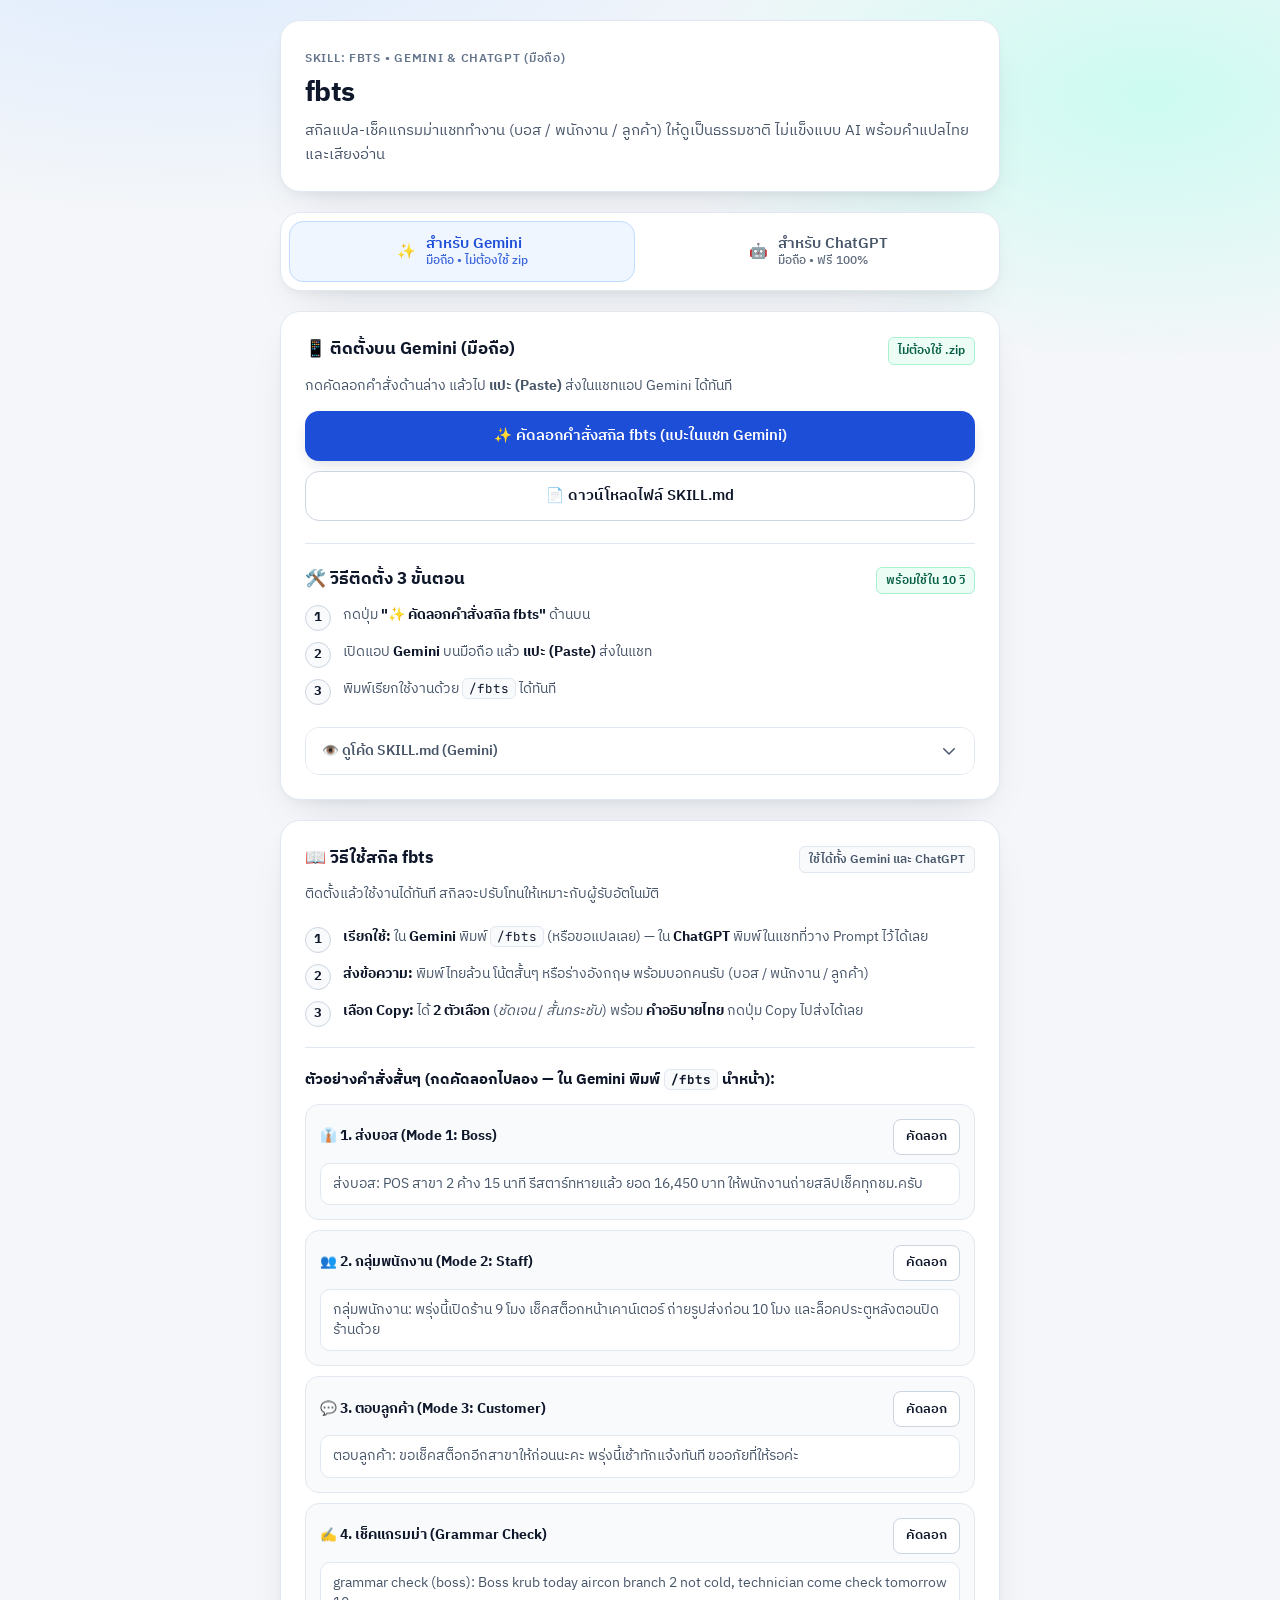
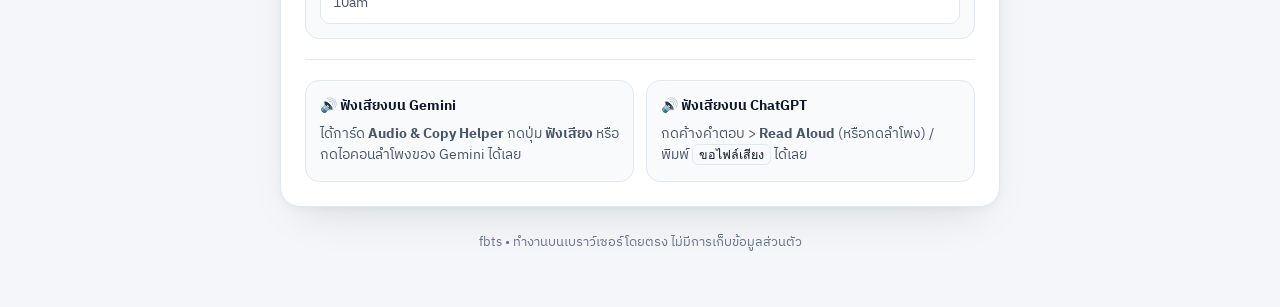
==== commit 67ec0f45: "Remove ChatGPT Custom Instructions option and add first-install setup reply" ====
--- a/index.html
+++ b/index.html
@@ -354,19 +354,6 @@
       border-color: #94a3b8;
     }
 
-    .btn-soft {
-      background: var(--bg-muted);
-      color: var(--text-primary);
-      border-color: var(--border-subtle);
-      font-size: 13.5px;
-      min-height: 44px;
-    }
-
-    .btn-soft:hover {
-      background: #eef2f7;
-      border-color: var(--border-strong);
-    }
-
     .btn.is-copied {
       background: var(--success-bg) !important;
       color: var(--success-text) !important;
@@ -780,12 +767,12 @@
           <h2 id="chatgpt-convert-heading" class="section-title">
             <span>🔄 สำหรับ ChatGPT (ฟรี 100%)</span>
           </h2>
-          <span class="section-tag recommended">พอดี Custom Instructions</span>
+          <span class="section-tag recommended">ไม่ต้องตั้งค่า</span>
         </div>
         <div class="callout info-chatgpt">
           <strong>ฉบับกระชับสำหรับบัญชีฟรี:</strong>
           <ul class="convert-list">
-            <li>ย่อคำสั่งให้พอดีช่อง <strong>Custom Instructions</strong> (ไม่เกิน 1,500 ตัวอักษร วางได้ครบไม่โดนตัด)</li>
+            <li>วางคำสั่งในแชทใหม่ใช้ได้ทันที <strong>ไม่ต้องตั้งค่าบัญชี</strong> (ปักหมุดแชทไว้ใช้ซ้ำได้)</li>
             <li>ฟังเสียงอ่านฟรีด้วย <strong>Read Aloud (🔊)</strong> ในแอป ChatGPT</li>
             <li>ครบทั้ง <strong>3 โหมด</strong> (บอส / พนักงาน / ลูกค้า), <strong>2 ตัวเลือกพร้อมปุ่ม Copy</strong> และคำแปลไทย</li>
           </ul>
@@ -798,21 +785,20 @@
       <section aria-labelledby="chatgpt-free-heading">
         <div class="section-head">
           <h2 id="chatgpt-free-heading" class="section-title">
-            <span>📱 เลือกวิธีใช้งานบนมือถือ</span>
+            <span>📱 ติดตั้งบน ChatGPT (มือถือ)</span>
           </h2>
           <span class="section-tag recommended">ฟรี • ไม่ต้องใช้ .zip</span>
         </div>
+        <p class="section-desc">
+          กดคัดลอก Prompt ด้านล่าง แล้วไป <strong>วาง (Paste)</strong> ส่งในแชทใหม่ของแอป ChatGPT ได้ทันที
+        </p>
 
         <div class="btn-stack">
-          <button id="btn-chatgpt-copy-instructions" type="button" class="btn btn-chatgpt">
-            <span>📋 คัดลอกคำสั่ง fbts (ใส่ Custom Instructions)</span>
-          </button>
-
-          <button id="btn-chatgpt-copy-chat-prompt" type="button" class="btn btn-secondary">
+          <button id="btn-chatgpt-copy-chat-prompt" type="button" class="btn btn-chatgpt">
             <span>💬 คัดลอก Prompt เริ่มแชททันที (ไม่ต้องตั้งค่า)</span>
           </button>
 
-          <button id="btn-chatgpt-download-md" type="button" class="btn btn-soft">
+          <button id="btn-chatgpt-download-md" type="button" class="btn btn-secondary">
             <span>📄 ดาวน์โหลดไฟล์ SKILL-chatgpt.md</span>
           </button>
         </div>
@@ -824,18 +810,23 @@
       <section aria-labelledby="chatgpt-install-heading">
         <div class="section-head">
           <h2 id="chatgpt-install-heading" class="section-title">
-            <span>🛠️ วิธีตั้งค่าบน ChatGPT</span>
+            <span>🛠️ วิธีติดตั้ง 3 ขั้นตอน</span>
           </h2>
+          <span class="section-tag recommended">พร้อมใช้ใน 10 วิ</span>
         </div>
 
         <ol class="steps-list">
           <li class="step-item">
             <span class="step-num">1</span>
-            <span><strong>จำถาวรทุกแชท (แนะนำ):</strong> กดปุ่มแรก → แอป ChatGPT → แตะโปรไฟล์ → <strong>Settings → Personalization → Custom Instructions</strong> → วางในช่องล่าง → <strong>Save</strong></span>
+            <span>กดปุ่ม <strong>"💬 คัดลอก Prompt เริ่มแชททันที (ไม่ต้องตั้งค่า)"</strong> ด้านบน</span>
           </li>
           <li class="step-item">
             <span class="step-num">2</span>
-            <span><strong>ใช้ทันทีในแชทเดียว:</strong> กดปุ่มที่ 2 → เปิดแชทใหม่แล้ววางส่ง จากนั้นพิมพ์ข้อความที่ต้องการแปลต่อได้เลย <em>(ปักหมุดแชทไว้ใช้ซ้ำได้)</em></span>
+            <span>เปิดแอป <strong>ChatGPT</strong> บนมือถือ เปิดแชทใหม่แล้ว <strong>วาง (Paste)</strong> ส่งในแชท</span>
+          </li>
+          <li class="step-item">
+            <span class="step-num">3</span>
+            <span>รอตอบกลับ <strong>"สกิลพร้อมใช้งาน"</strong> พร้อมตัวอย่างวิธีใช้ แล้วส่งข้อความแปลต่อได้เลย <em>(ปักหมุดแชทไว้ใช้ซ้ำได้)</em></span>
           </li>
         </ol>
       </section>
@@ -877,7 +868,7 @@
       <ol class="steps-list">
         <li class="step-item">
           <span class="step-num">1</span>
-          <span><strong>เรียกใช้:</strong> ใน <strong>Gemini</strong> พิมพ์ <code class="inline-code">/fbts</code> (หรือขอแปลเลย) — ใน <strong>ChatGPT</strong> พิมพ์ในแชทที่ตั้งค่าไว้ได้เลย</span>
+          <span><strong>เรียกใช้:</strong> ใน <strong>Gemini</strong> พิมพ์ <code class="inline-code">/fbts</code> (หรือขอแปลเลย) — ใน <strong>ChatGPT</strong> พิมพ์ในแชทที่วาง Prompt ไว้ได้เลย</span>
         </li>
         <li class="step-item">
           <span class="step-num">2</span>
@@ -982,7 +973,7 @@
 - No corporate words ("furthermore", "utilize", "commence", "rectify the situation", "deeply regret"), em-dashes, or stiff punctuation. Keep lines short for mobile.`;
 
     // =========================================================================
-    // 2. เนื้อหา SKILL-chatgpt.md สำหรับ ChatGPT (พอดีช่อง Custom Instructions)
+    // 2. เนื้อหา SKILL-chatgpt.md สำหรับ ChatGPT
     // =========================================================================
     const CHATGPT_SKILL_CONTENT = `---
 name: fbts
@@ -992,6 +983,15 @@
 # fbts — Workplace Comms
 
 Polish Thai/English drafts into natural workplace chats ("krub", "na krub", no AI tone).
+
+## Setup (First Time Only)
+- On first install/paste (with no draft text to translate yet), reply starting with \`สกิลพร้อมใช้งาน\` and show short Thai examples of how to use the skill:
+  - ส่งบอส: \`ส่งบอส: POS สาขา 2 ค้าง 15 นาที รีสตาร์ทหายแล้ว ยอด 16,450 บาท\`
+  - กลุ่มพนักงาน: \`กลุ่มพนักงาน: พรุ่งนี้เปิดร้าน 9 โมง เช็คสต็อกถ่ายรูปส่งก่อน 10 โมง\`
+  - ตอบลูกค้า: \`ตอบลูกค้า: ขอเช็คสต็อกอีกสาขาก่อนนะคะ พรุ่งนี้เช้าทักแจ้งทันที\`
+  - เช็คแกรมม่า: \`grammar check (boss): Boss krub today aircon not cold...\`
+  - ฟังเสียงอ่าน: พิมพ์ \`ขอไฟล์เสียง\` หรือ \`ขอปุ่มฟังเสียง\`
+- Show this setup reply only once; for translation requests, apply Modes & Output directly.
 
 ## Modes (infer if unstated)
 - **Boss:** Simple Thai-manager mobile English ("krub", "na krub", "Boss krub"). Bullets + commas for numbers (16,000 THB). Mistakes: no self-pity ("It's all my fault"); own it + 2-3 concrete fixes.
@@ -1190,16 +1190,8 @@
 
       // --- ปุ่มฝั่ง ChatGPT (เวอร์ชันฟรี 100%) ---
       const chatgptInstantPrompt =
-        'ใช้สกิล fbts ตามกฎนี้ ถ้าเข้าใจแล้วตอบแค่ "พร้อมใช้ fbts ครับ ส่งข้อความมาได้เลย"\n\n' +
+        'ติดตั้งสกิล fbts ตามกฎนี้ (หลังติดตั้งครั้งแรกให้ตอบว่า "สกิลพร้อมใช้งาน" พร้อมยกตัวอย่างวิธีการใช้สกิล แล้วรอรับข้อความแรก):\n\n' +
         chatgptParsed.instructions;
-
-      document.getElementById('btn-chatgpt-copy-instructions').addEventListener('click', (e) => {
-        copyToClipboard(
-          chatgptParsed.instructions,
-          e.currentTarget,
-          '📋 คัดลอกคำสั่ง fbts แล้ว! วางใน Custom Instructions ได้เลย'
-        );
-      });
 
       document.getElementById('btn-chatgpt-copy-chat-prompt').addEventListener('click', (e) => {
         copyToClipboard(
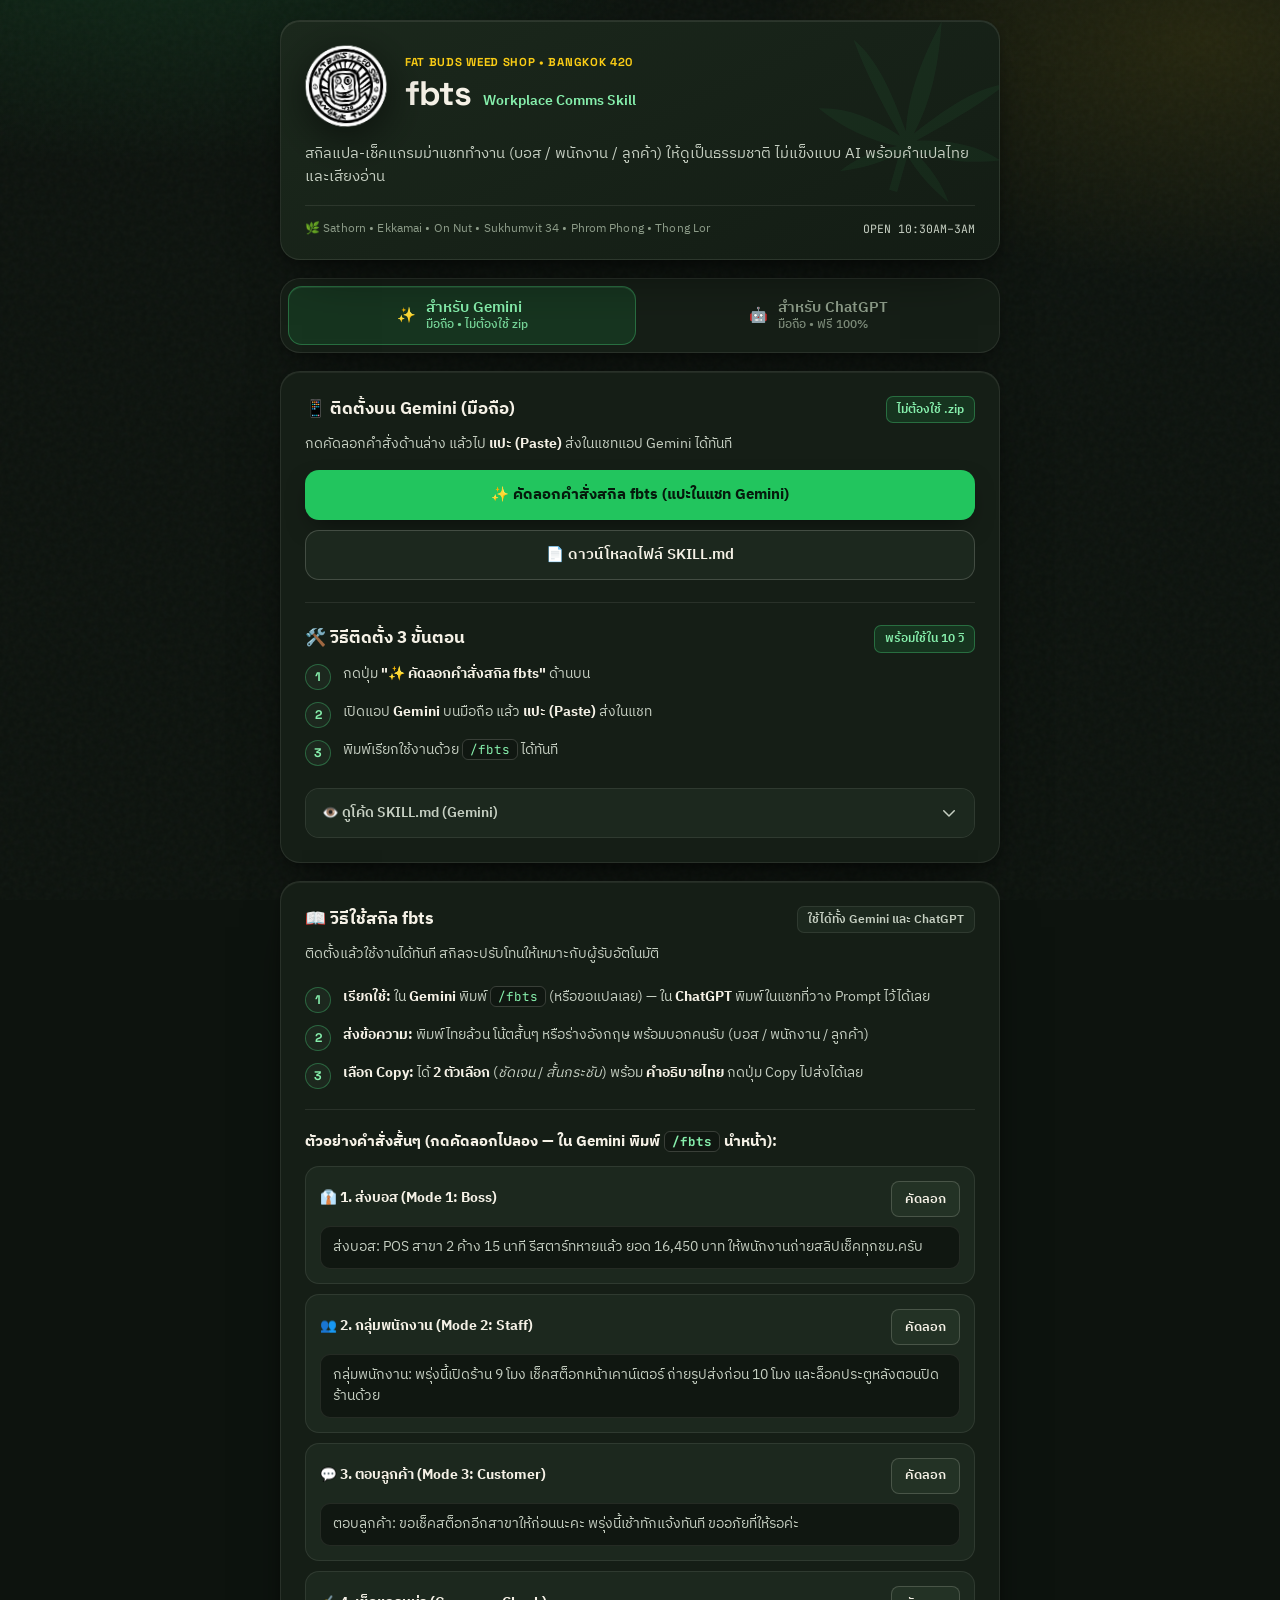
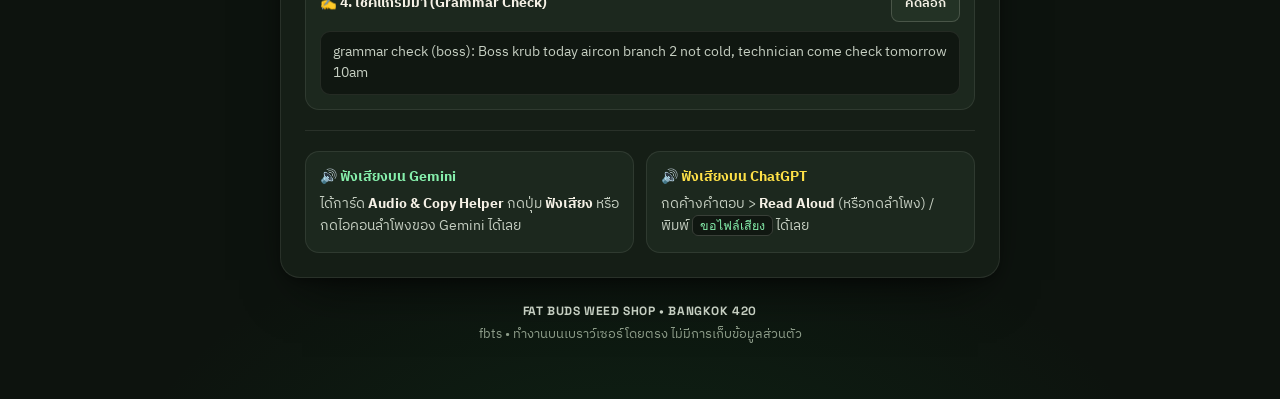
==== commit 53f08026: "Add Fat Buds Weed Shop theme to installer page" ====
--- a/index.html
+++ b/index.html
@@ -3,54 +3,62 @@
 <head>
   <meta charset="UTF-8" />
   <meta name="viewport" content="width=device-width, initial-scale=1.0" />
-  <title>fbts — ติดตั้งสกิลแปลแชททำงาน (Gemini &amp; ChatGPT บนมือถือ)</title>
-  <meta name="description" content="ติดตั้งสกิล fbts สำหรับ Gemini และ ChatGPT บนมือถือ ฉบับสั้น กระชับ แปล-เกลาแชททำงานครบจบในหน้าเดียว" />
-  <meta property="og:title" content="fbts — Gemini &amp; ChatGPT Skill" />
-  <meta property="og:description" content="สกิล fbts ช่วยแปลและเกลาแชททำงาน (บอส / พนักงาน / ลูกค้า) พร้อมคำอธิบายไทยและเสียงอ่าน" />
+  <meta name="theme-color" content="#0d130e" />
+  <title>Fat Buds Weed Shop • fbts — ติดตั้งสกิลแปลแชททำงาน (Gemini &amp; ChatGPT)</title>
+  <meta name="description" content="Fat Buds Weed Shop Workplace Comms Skill (fbts) สำหรับ Gemini และ ChatGPT บนมือถือ แปล-เกลาแชททำงาน บอส พนักงาน และลูกค้า พร้อมคำแปลไทยและเสียงอ่าน" />
+  <meta property="og:title" content="Fat Buds Weed Shop • fbts Skill" />
+  <meta property="og:description" content="ติดตั้งสกิล fbts ฉบับ Fat Buds Bangkok ช่วยแปลและเกลาแชททำงาน (บอส / พนักงาน / ลูกค้า) พร้อมคำอธิบายไทยและเสียงอ่าน" />
   <meta property="og:type" content="website" />
-
+  <meta property="og:image" content="assets/fatbuds-logo.png" />
+
+  <link rel="icon" type="image/png" href="[data-uri]" />
   <link rel="preconnect" href="https://fonts.googleapis.com" />
   <link rel="preconnect" href="https://fonts.gstatic.com" crossorigin />
-  <link href="https://fonts.googleapis.com/css2?family=IBM+Plex+Sans+Thai:wght@400;500;600;700&family=Inter:wght@400;500;600;700&family=JetBrains+Mono:wght@400;500&display=swap" rel="stylesheet" />
+  <link href="https://fonts.googleapis.com/css2?family=IBM+Plex+Sans+Thai:wght@400;500;600;700&family=JetBrains+Mono:wght@400;500;600&family=Space+Grotesk:wght@600;700&display=swap" rel="stylesheet" />
 
   <style>
     :root {
-      --bg-canvas: #f4f6f9;
-      --bg-surface: #ffffff;
-      --bg-muted: #f8fafc;
-      --bg-code: #0f172a;
-
-      --text-primary: #0f172a;
-      --text-secondary: #475569;
-      --text-muted: #64748b;
-
-      --border-subtle: #e2e8f0;
-      --border-strong: #cbd5e1;
-
-      --gemini-accent: #1d4ed8;
-      --gemini-accent-hover: #1e40af;
-      --gemini-soft: #eff6ff;
-      --gemini-border: #bfdbfe;
-
-      --chatgpt-accent: #0f766e;
-      --chatgpt-accent-hover: #115e59;
-      --chatgpt-soft: #f0fdfa;
-      --chatgpt-border: #99f6e4;
-
-      --amber-bg: #fffbeb;
-      --amber-border: #fde68a;
-      --amber-text: #92400e;
-
-      --success-bg: #ecfdf5;
-      --success-border: #a7f3d0;
-      --success-text: #065f46;
+      /* Fat Buds Bangkok Dispensary Lounge Palette */
+      --bg-canvas: #0d130e;
+      --bg-surface: #151e16;
+      --bg-surface-elevated: #19241a;
+      --bg-muted: #1c281e;
+      --bg-inset: #101711;
+      --bg-code: #090d0a;
+
+      --text-primary: #f5f1e6;
+      --text-secondary: #c6cfc2;
+      --text-muted: #8d9c89;
+
+      --border-subtle: rgba(245, 241, 230, 0.09);
+      --border-strong: rgba(245, 241, 230, 0.18);
+
+      /* Cannabis Leaf / Bud Green (Gemini / Primary Brand) */
+      --gemini-accent: #22c55e;
+      --gemini-accent-hover: #34d369;
+      --gemini-ink: #051a0c;
+      --gemini-soft: rgba(34, 197, 94, 0.13);
+      --gemini-border: rgba(74, 222, 128, 0.34);
+      --gemini-text: #86efac;
+
+      /* 420 Trichome Gold / Menu Highlighter Yellow (ChatGPT / Highlights) */
+      --chatgpt-accent: #facc15;
+      --chatgpt-accent-hover: #fde047;
+      --chatgpt-ink: #1a1403;
+      --chatgpt-soft: rgba(250, 204, 21, 0.12);
+      --chatgpt-border: rgba(250, 204, 21, 0.34);
+      --chatgpt-text: #fde047;
+
+      --success-bg: #86efac;
+      --success-border: #4ade80;
+      --success-text: #052e16;
 
       --radius-lg: 20px;
       --radius-md: 14px;
       --radius-sm: 10px;
 
-      --shadow-page: 0 20px 45px -20px rgba(15, 23, 42, 0.14), 0 4px 12px -4px rgba(15, 23, 42, 0.06);
-      --shadow-btn: 0 6px 16px -4px rgba(15, 23, 42, 0.16);
+      --shadow-page: 0 24px 52px -22px rgba(0, 0, 0, 0.72), 0 4px 14px -4px rgba(0, 0, 0, 0.45);
+      --shadow-btn: 0 10px 24px -8px rgba(0, 0, 0, 0.55);
     }
 
     *,
@@ -61,75 +69,191 @@
 
     html {
       scroll-behavior: smooth;
+      color-scheme: dark;
     }
 
     body {
+      position: relative;
       margin: 0;
       min-height: 100vh;
-      font-family: 'IBM Plex Sans Thai', 'Inter', -apple-system, BlinkMacSystemFont, sans-serif;
+      font-family: 'IBM Plex Sans Thai', -apple-system, BlinkMacSystemFont, sans-serif;
       color: var(--text-primary);
       background:
-        radial-gradient(1100px 520px at 15% -5%, #dbeafe 0%, transparent 60%),
-        radial-gradient(900px 480px at 90% 5%, #ccfbf1 0%, transparent 55%),
+        radial-gradient(920px 460px at 10% -6%, rgba(34, 197, 94, 0.16) 0%, transparent 62%),
+        radial-gradient(760px 420px at 94% 2%, rgba(250, 204, 21, 0.10) 0%, transparent 58%),
+        radial-gradient(880px 520px at 50% 106%, rgba(21, 128, 61, 0.14) 0%, transparent 60%),
         var(--bg-canvas);
-      line-height: 1.6;
+      line-height: 1.62;
       -webkit-font-smoothing: antialiased;
       -webkit-tap-highlight-color: transparent;
       padding: 20px 14px 48px;
     }
 
+    /* Subtle tactile hemp-paper / lounge wall grain */
+    body::before {
+      content: "";
+      position: fixed;
+      inset: 0;
+      pointer-events: none;
+      z-index: 0;
+      opacity: 0.035;
+      background-image: url("data:image/svg+xml,%3Csvg viewBox='0 0 200 200' xmlns='http://www.w3.org/2000/svg'%3E%3Cfilter id='n'%3E%3CfeTurbulence type='fractalNoise' baseFrequency='0.85' numOctaves='3' stitchTiles='stitch'/%3E%3C/filter%3E%3Crect width='100%25' height='100%25' filter='url(%23n)'/%3E%3C/svg%3E");
+    }
+
     .container {
+      position: relative;
+      z-index: 1;
       width: 100%;
       max-width: 720px;
       margin: 0 auto;
       display: flex;
       flex-direction: column;
-      gap: 20px;
-    }
-
-    /* Header */
+      gap: 18px;
+    }
+
+    /* ==================== HERO HEADER ==================== */
     .hero {
+      position: relative;
+      overflow: hidden;
+      background: linear-gradient(155deg, #1b281c 0%, #131c14 100%);
+      border: 1px solid var(--border-subtle);
+      border-radius: var(--radius-lg);
+      box-shadow: inset 0 1px 0 rgba(245, 241, 230, 0.09), var(--shadow-page);
+      padding: 24px 24px 20px;
+      display: flex;
+      flex-direction: column;
+      gap: 16px;
+    }
+
+    .hero-leaf-watermark {
+      position: absolute;
+      right: -24px;
+      top: -22px;
+      width: 210px;
+      height: 210px;
+      color: #4ade80;
+      opacity: 0.055;
+      pointer-events: none;
+      transform: rotate(16deg);
+    }
+
+    .hero-top {
+      position: relative;
+      z-index: 1;
+      display: flex;
+      align-items: center;
+      gap: 18px;
+    }
+
+    .brand-sticker {
+      flex-shrink: 0;
+      width: 82px;
+      height: 82px;
+      border-radius: 999px;
+      transform: rotate(-3deg);
+      transition: transform 0.25s cubic-bezier(0.22, 1, 0.36, 1), filter 0.25s ease;
+      filter: drop-shadow(0 10px 20px rgba(0, 0, 0, 0.55));
+    }
+
+    .hero:hover .brand-sticker {
+      transform: rotate(0deg) scale(1.03);
+    }
+
+    .brand-sticker img {
+      display: block;
+      width: 100%;
+      height: 100%;
+      object-fit: contain;
+      border-radius: 999px;
+    }
+
+    .hero-copy {
+      min-width: 0;
+      flex: 1;
+    }
+
+    .hero-eyebrow {
+      font-family: 'Space Grotesk', 'IBM Plex Sans Thai', sans-serif;
+      font-size: clamp(9.5px, 2.4vw, 11.5px);
+      font-weight: 700;
+      letter-spacing: 0.06em;
+      text-transform: uppercase;
+      color: var(--chatgpt-accent);
+      margin: 0 0 4px;
+      white-space: nowrap;
+      overflow: hidden;
+      text-overflow: ellipsis;
+    }
+
+    .hero-title-row {
+      display: flex;
+      flex-wrap: wrap;
+      align-items: baseline;
+      gap: 8px 12px;
+      margin: 0 0 6px;
+    }
+
+    .hero-title {
+      font-family: 'Space Grotesk', 'IBM Plex Sans Thai', sans-serif;
+      font-size: clamp(26px, 5vw, 34px);
+      font-weight: 700;
+      letter-spacing: -0.03em;
+      line-height: 1.08;
+      color: var(--text-primary);
+      margin: 0;
+      word-break: break-word;
+    }
+
+    .hero-title-sub {
+      font-family: 'IBM Plex Sans Thai', sans-serif;
+      font-size: 14px;
+      font-weight: 600;
+      color: var(--gemini-text);
+      letter-spacing: 0;
+    }
+
+    .hero-subtitle {
+      position: relative;
+      z-index: 1;
+      font-size: 14.5px;
+      color: var(--text-secondary);
+      margin: 0;
+      line-height: 1.6;
+    }
+
+    .hero-shop-bar {
+      position: relative;
+      z-index: 1;
+      padding-top: 13px;
+      border-top: 1px solid var(--border-subtle);
+      display: flex;
+      flex-wrap: wrap;
+      align-items: center;
+      justify-content: space-between;
+      gap: 6px 12px;
+      font-size: 12px;
+      color: var(--text-muted);
+    }
+
+    .hero-branches {
+      letter-spacing: 0.01em;
+    }
+
+    .hero-hours {
+      font-family: 'JetBrains Mono', ui-monospace, monospace;
+      font-size: 11.5px;
+      color: var(--text-secondary);
+    }
+
+    /* ==================== PLATFORM SWITCHER ==================== */
+    .platform-nav {
+      display: grid;
+      grid-template-columns: 1fr 1fr;
+      gap: 8px;
       background: var(--bg-surface);
       border: 1px solid var(--border-subtle);
       border-radius: var(--radius-lg);
-      box-shadow: var(--shadow-page);
-      padding: 28px 24px 24px;
-    }
-
-    .hero-eyebrow {
-      font-size: 12px;
-      font-weight: 600;
-      letter-spacing: 0.06em;
-      text-transform: uppercase;
-      color: var(--text-muted);
-      margin: 0 0 8px;
-    }
-
-    .hero-title {
-      font-size: clamp(22px, 4vw, 28px);
-      font-weight: 700;
-      letter-spacing: -0.02em;
-      line-height: 1.25;
-      color: var(--text-primary);
-      margin: 0 0 8px;
-      word-break: break-word;
-    }
-
-    .hero-subtitle {
-      font-size: 15px;
-      color: var(--text-secondary);
-      margin: 0;
-    }
-
-    /* Platform Switcher */
-    .platform-nav {
-      display: grid;
-      grid-template-columns: 1fr 1fr;
-      gap: 10px;
-      background: var(--bg-surface);
-      border: 1px solid var(--border-subtle);
-      border-radius: var(--radius-lg);
-      padding: 8px;
+      padding: 7px;
       box-shadow: var(--shadow-page);
     }
 
@@ -138,7 +262,7 @@
       border: 1px solid transparent;
       background: transparent;
       border-radius: var(--radius-md);
-      padding: 13px 14px;
+      padding: 12px 14px;
       cursor: pointer;
       display: flex;
       align-items: center;
@@ -147,9 +271,9 @@
       font-family: inherit;
       font-size: 15px;
       font-weight: 600;
-      color: var(--text-secondary);
+      color: var(--text-muted);
       transition: background-color 0.18s ease, color 0.18s ease, border-color 0.18s ease, transform 0.12s ease;
-      min-height: 52px;
+      min-height: 54px;
       text-align: left;
     }
 
@@ -164,14 +288,16 @@
 
     .platform-tab[aria-selected="true"][data-platform="gemini"] {
       background: var(--gemini-soft);
-      color: var(--gemini-accent);
+      color: var(--gemini-text);
       border-color: var(--gemini-border);
+      box-shadow: inset 0 1px 0 rgba(134, 239, 172, 0.12);
     }
 
     .platform-tab[aria-selected="true"][data-platform="chatgpt"] {
       background: var(--chatgpt-soft);
-      color: var(--chatgpt-accent);
+      color: var(--chatgpt-text);
       border-color: var(--chatgpt-border);
+      box-shadow: inset 0 1px 0 rgba(253, 224, 71, 0.12);
     }
 
     .tab-meta {
@@ -186,12 +312,12 @@
       opacity: 0.85;
     }
 
-    /* Panel Cards */
+    /* ==================== PANEL CARDS ==================== */
     .panel {
       background: var(--bg-surface);
       border: 1px solid var(--border-subtle);
       border-radius: var(--radius-lg);
-      box-shadow: var(--shadow-page);
+      box-shadow: inset 0 1px 0 rgba(245, 241, 230, 0.06), var(--shadow-page);
       padding: 24px;
       display: flex;
       flex-direction: column;
@@ -205,7 +331,7 @@
     .section-head {
       display: flex;
       flex-wrap: wrap;
-      align-items: baseline;
+      align-items: center;
       justify-content: space-between;
       gap: 8px;
       margin: 0 0 10px;
@@ -224,23 +350,33 @@
     .section-tag {
       font-size: 12px;
       font-weight: 600;
-      padding: 3px 9px;
-      border-radius: 6px;
+      padding: 3px 10px;
+      border-radius: 7px;
       background: var(--bg-muted);
       border: 1px solid var(--border-subtle);
       color: var(--text-secondary);
     }
 
     .section-tag.recommended {
-      background: var(--success-bg);
-      border-color: var(--success-border);
-      color: var(--success-text);
+      background: var(--gemini-soft);
+      border-color: var(--gemini-border);
+      color: var(--gemini-text);
+    }
+
+    .section-tag.gold {
+      background: var(--chatgpt-soft);
+      border-color: var(--chatgpt-border);
+      color: var(--chatgpt-text);
     }
 
     .section-desc {
       font-size: 14px;
       color: var(--text-secondary);
       margin: 0 0 14px;
+    }
+
+    .section-desc strong {
+      color: var(--text-primary);
     }
 
     .divider {
@@ -250,12 +386,12 @@
       margin: 0;
     }
 
-    /* Callouts */
+    /* ==================== CALLOUTS ==================== */
     .callout {
       border-radius: var(--radius-md);
       padding: 14px 16px;
       font-size: 13.5px;
-      line-height: 1.55;
+      line-height: 1.58;
       border: 1px solid var(--border-subtle);
       background: var(--bg-muted);
       color: var(--text-secondary);
@@ -265,29 +401,17 @@
       color: var(--text-primary);
     }
 
-    .callout.warn {
-      background: var(--amber-bg);
-      border-color: var(--amber-border);
-      color: var(--amber-text);
-    }
-
-    .callout.warn strong {
-      color: #78350f;
-    }
-
-    .callout.info-gemini {
-      background: var(--gemini-soft);
-      border-color: var(--gemini-border);
-      color: #1e3a8a;
-    }
-
     .callout.info-chatgpt {
-      background: var(--chatgpt-soft);
-      border-color: var(--chatgpt-border);
-      color: #134e4a;
-    }
-
-    /* Buttons */
+      background: rgba(250, 204, 21, 0.08);
+      border-color: rgba(250, 204, 21, 0.24);
+      color: #ede4c2;
+    }
+
+    .callout.info-chatgpt strong {
+      color: var(--chatgpt-text);
+    }
+
+    /* ==================== BUTTONS ==================== */
     .btn-stack {
       display: flex;
       flex-direction: column;
@@ -303,12 +427,12 @@
     .btn {
       appearance: none;
       width: 100%;
-      min-height: 48px;
+      min-height: 50px;
       padding: 12px 16px;
       border-radius: var(--radius-md);
       font-family: inherit;
       font-size: 14.5px;
-      font-weight: 600;
+      font-weight: 700;
       cursor: pointer;
       display: inline-flex;
       align-items: center;
@@ -325,7 +449,7 @@
 
     .btn-gemini {
       background: var(--gemini-accent);
-      color: #ffffff;
+      color: var(--gemini-ink);
       box-shadow: var(--shadow-btn);
     }
 
@@ -335,7 +459,7 @@
 
     .btn-chatgpt {
       background: var(--chatgpt-accent);
-      color: #ffffff;
+      color: var(--chatgpt-ink);
       box-shadow: var(--shadow-btn);
     }
 
@@ -344,14 +468,15 @@
     }
 
     .btn-secondary {
-      background: var(--bg-surface);
+      background: var(--bg-muted);
       color: var(--text-primary);
       border-color: var(--border-strong);
+      font-weight: 600;
     }
 
     .btn-secondary:hover {
-      background: var(--bg-muted);
-      border-color: #94a3b8;
+      background: #243326;
+      border-color: rgba(245, 241, 230, 0.3);
     }
 
     .btn.is-copied {
@@ -364,20 +489,21 @@
       appearance: none;
       flex-shrink: 0;
       min-height: 36px;
-      padding: 6px 12px;
+      padding: 6px 13px;
       border-radius: 8px;
       border: 1px solid var(--border-strong);
-      background: var(--bg-surface);
+      background: #233225;
       color: var(--text-primary);
       font-family: inherit;
       font-size: 12.5px;
       font-weight: 600;
       cursor: pointer;
-      transition: background-color 0.15s ease, border-color 0.15s ease;
+      transition: background-color 0.15s ease, border-color 0.15s ease, color 0.15s ease;
     }
 
     .btn-mini:hover {
-      background: var(--bg-muted);
+      background: #2c3f2f;
+      border-color: rgba(245, 241, 230, 0.32);
     }
 
     .btn-mini.is-copied {
@@ -386,14 +512,14 @@
       border-color: var(--success-border);
     }
 
-    /* Steps List */
+    /* ==================== STEPS LIST ==================== */
     .steps-list {
       margin: 0;
       padding: 0;
       list-style: none;
       display: flex;
       flex-direction: column;
-      gap: 10px;
+      gap: 11px;
     }
 
     .step-item {
@@ -412,12 +538,18 @@
       display: inline-flex;
       align-items: center;
       justify-content: center;
+      font-family: 'Space Grotesk', sans-serif;
       font-size: 12.5px;
       font-weight: 700;
       background: var(--bg-muted);
-      border: 1px solid var(--border-strong);
-      color: var(--text-primary);
+      border: 1px solid var(--gemini-border);
+      color: var(--gemini-text);
       margin-top: 1px;
+    }
+
+    #panel-chatgpt .step-num {
+      border-color: var(--chatgpt-border);
+      color: var(--chatgpt-text);
     }
 
     .step-item strong {
@@ -427,12 +559,16 @@
     code.inline-code {
       font-family: 'JetBrains Mono', ui-monospace, monospace;
       font-size: 12.5px;
-      background: var(--bg-muted);
-      border: 1px solid var(--border-subtle);
+      background: var(--bg-inset);
+      border: 1px solid var(--border-strong);
       border-radius: 6px;
-      padding: 1px 6px;
-      color: var(--text-primary);
+      padding: 1px 7px;
+      color: var(--gemini-text);
       word-break: break-word;
+    }
+
+    #panel-chatgpt code.inline-code {
+      color: var(--chatgpt-text);
     }
 
     /* Conversion Comparison List */
@@ -444,19 +580,19 @@
       gap: 5px;
     }
 
-    /* Collapsible Code Preview */
+    /* ==================== CODE PREVIEW ==================== */
     .preview-box {
       border: 1px solid var(--border-subtle);
       border-radius: var(--radius-md);
       overflow: hidden;
-      background: var(--bg-surface);
+      background: var(--bg-muted);
     }
 
     .preview-toggle {
       appearance: none;
       width: 100%;
-      padding: 12px 16px;
-      background: var(--bg-surface);
+      padding: 13px 16px;
+      background: var(--bg-muted);
       border: 0;
       font-family: inherit;
       font-size: 13.5px;
@@ -466,11 +602,12 @@
       align-items: center;
       justify-content: space-between;
       cursor: pointer;
-      transition: background-color 0.15s ease;
+      transition: background-color 0.15s ease, color 0.15s ease;
     }
 
     .preview-toggle:hover {
-      background: var(--bg-muted);
+      background: #223024;
+      color: var(--text-primary);
     }
 
     .preview-chevron {
@@ -485,7 +622,7 @@
 
     .preview-body {
       background: var(--bg-code);
-      color: #e2e8f0;
+      color: #d6e4d2;
       padding: 16px;
       max-height: 290px;
       overflow: auto;
@@ -501,16 +638,23 @@
       word-break: break-word;
     }
 
-    /* Usage Guide Card */
+    /* ==================== USAGE GUIDE CARD ==================== */
     .usage-section {
       background: var(--bg-surface);
       border: 1px solid var(--border-subtle);
       border-radius: var(--radius-lg);
-      box-shadow: var(--shadow-page);
+      box-shadow: inset 0 1px 0 rgba(245, 241, 230, 0.06), var(--shadow-page);
       padding: 24px;
       display: flex;
       flex-direction: column;
       gap: 20px;
+    }
+
+    .examples-label {
+      font-size: 15px;
+      font-weight: 700;
+      margin: 0 0 12px;
+      color: var(--text-primary);
     }
 
     .example-list {
@@ -526,7 +670,7 @@
       background: var(--bg-muted);
       display: flex;
       flex-direction: column;
-      gap: 8px;
+      gap: 9px;
     }
 
     .example-head {
@@ -547,11 +691,11 @@
       margin: 0;
       font-size: 13.5px;
       color: var(--text-secondary);
-      background: var(--bg-surface);
+      background: var(--bg-inset);
       border: 1px solid var(--border-subtle);
       border-radius: var(--radius-sm);
       padding: 10px 12px;
-      line-height: 1.5;
+      line-height: 1.55;
     }
 
     .audio-grid {
@@ -572,22 +716,42 @@
     .audio-tip h4 {
       margin: 0 0 6px;
       font-size: 14px;
-      color: var(--text-primary);
+      color: var(--gemini-text);
+    }
+
+    .audio-tip.gold h4 {
+      color: var(--chatgpt-text);
     }
 
     .audio-tip p {
       margin: 0;
     }
 
-    /* Footer */
+    .audio-tip strong {
+      color: var(--text-primary);
+    }
+
+    /* ==================== FOOTER ==================== */
     .page-footer {
       text-align: center;
       font-size: 12.5px;
       color: var(--text-muted);
       padding: 6px 12px;
-    }
-
-    /* Toast */
+      display: flex;
+      flex-direction: column;
+      gap: 3px;
+    }
+
+    .footer-brand {
+      font-family: 'Space Grotesk', 'IBM Plex Sans Thai', sans-serif;
+      font-weight: 700;
+      letter-spacing: 0.05em;
+      color: var(--text-secondary);
+      font-size: 12px;
+      text-transform: uppercase;
+    }
+
+    /* ==================== TOAST ==================== */
     .toast {
       position: fixed;
       bottom: 20px;
@@ -606,17 +770,24 @@
     }
 
     .toast-inner {
-      background: rgba(15, 23, 42, 0.96);
-      color: #ffffff;
+      background: var(--text-primary);
+      color: #0b140d;
+      border: 1px solid rgba(74, 222, 128, 0.45);
       font-size: 13.5px;
-      font-weight: 500;
+      font-weight: 600;
       padding: 12px 16px;
       border-radius: 14px;
-      box-shadow: 0 16px 32px -8px rgba(15, 23, 42, 0.35);
+      box-shadow: 0 18px 36px -8px rgba(0, 0, 0, 0.65);
       text-align: center;
     }
 
-    /* Responsive adjustments */
+    /* ==================== FOCUS ACCESSIBILITY ==================== */
+    button:focus-visible {
+      outline: 2px solid var(--chatgpt-accent);
+      outline-offset: 2px;
+    }
+
+    /* ==================== RESPONSIVE ==================== */
     @media (max-width: 600px) {
       body {
         padding: 12px 10px 40px;
@@ -628,13 +799,22 @@
         padding: 18px 16px;
       }
 
+      .hero-top {
+        gap: 14px;
+      }
+
+      .brand-sticker {
+        width: 66px;
+        height: 66px;
+      }
+
       .btn-row,
       .audio-grid {
         grid-template-columns: 1fr;
       }
 
       .platform-tab {
-        padding: 10px 10px;
+        padding: 10px;
         font-size: 14px;
         gap: 8px;
       }
@@ -645,11 +825,32 @@
   <div class="container">
     <!-- Hero -->
     <header class="hero">
-      <p class="hero-eyebrow">Skill: fbts • Gemini &amp; ChatGPT (มือถือ)</p>
-      <h1 class="hero-title">fbts</h1>
+      <!-- Subtle botanical silhouette watermark -->
+      <svg class="hero-leaf-watermark" viewBox="0 0 200 200" fill="currentColor" aria-hidden="true">
+        <path d="M100 18 C108 55 112 92 104 128 C126 98 148 70 176 58 C154 88 130 112 108 134 C138 124 166 122 190 130 C162 142 134 146 108 144 C128 154 144 168 154 182 C134 174 116 162 104 150 L104 186 L96 186 L96 150 C84 162 66 174 46 182 C56 168 72 154 92 144 C66 146 38 142 10 130 C34 122 62 124 92 134 C70 112 46 88 24 58 C52 70 74 98 96 128 C88 92 92 55 100 18 Z"/>
+      </svg>
+
+      <div class="hero-top">
+        <div class="brand-sticker">
+          <img src="[data-uri]" alt="Fat Bud's Weed Shop Bangkok 420 Logo" width="82" height="82" />
+        </div>
+        <div class="hero-copy">
+          <p class="hero-eyebrow">FAT BUDS WEED SHOP • BANGKOK 420</p>
+          <div class="hero-title-row">
+            <h1 class="hero-title">fbts</h1>
+            <span class="hero-title-sub">Workplace Comms Skill</span>
+          </div>
+        </div>
+      </div>
+
       <p class="hero-subtitle">
         สกิลแปล-เช็คแกรมม่าแชททำงาน (บอส / พนักงาน / ลูกค้า) ให้ดูเป็นธรรมชาติ ไม่แข็งแบบ AI พร้อมคำแปลไทยและเสียงอ่าน
       </p>
+
+      <div class="hero-shop-bar">
+        <span class="hero-branches">🌿 Sathorn • Ekkamai • On Nut • Sukhumvit 34 • Phrom Phong • Thong Lor</span>
+        <span class="hero-hours">OPEN 10:30AM–3AM</span>
+      </div>
     </header>
 
     <!-- Platform Selector -->
@@ -767,7 +968,7 @@
           <h2 id="chatgpt-convert-heading" class="section-title">
             <span>🔄 สำหรับ ChatGPT (ฟรี 100%)</span>
           </h2>
-          <span class="section-tag recommended">ไม่ต้องตั้งค่า</span>
+          <span class="section-tag gold">ไม่ต้องตั้งค่า</span>
         </div>
         <div class="callout info-chatgpt">
           <strong>ฉบับกระชับสำหรับบัญชีฟรี:</strong>
@@ -787,7 +988,7 @@
           <h2 id="chatgpt-free-heading" class="section-title">
             <span>📱 ติดตั้งบน ChatGPT (มือถือ)</span>
           </h2>
-          <span class="section-tag recommended">ฟรี • ไม่ต้องใช้ .zip</span>
+          <span class="section-tag gold">ฟรี • ไม่ต้องใช้ .zip</span>
         </div>
         <p class="section-desc">
           กดคัดลอก Prompt ด้านล่าง แล้วไป <strong>วาง (Paste)</strong> ส่งในแชทใหม่ของแอป ChatGPT ได้ทันที
@@ -812,7 +1013,7 @@
           <h2 id="chatgpt-install-heading" class="section-title">
             <span>🛠️ วิธีติดตั้ง 3 ขั้นตอน</span>
           </h2>
-          <span class="section-tag recommended">พร้อมใช้ใน 10 วิ</span>
+          <span class="section-tag gold">พร้อมใช้ใน 10 วิ</span>
         </div>
 
         <ol class="steps-list">
@@ -883,7 +1084,7 @@
       <hr class="divider" />
 
       <div>
-        <h3 style="font-size: 15px; font-weight: 700; margin: 0 0 12px; color: var(--text-primary);">
+        <h3 class="examples-label">
           ตัวอย่างคำสั่งสั้นๆ (กดคัดลอกไปลอง — ใน Gemini พิมพ์ <code class="inline-code">/fbts</code> นำหน้า):
         </h3>
 
@@ -930,7 +1131,7 @@
           <h4>🔊 ฟังเสียงบน Gemini</h4>
           <p>ได้การ์ด <strong>Audio &amp; Copy Helper</strong> กดปุ่ม <strong>ฟังเสียง</strong> หรือกดไอคอนลำโพงของ Gemini ได้เลย</p>
         </div>
-        <div class="audio-tip">
+        <div class="audio-tip gold">
           <h4>🔊 ฟังเสียงบน ChatGPT</h4>
           <p>กดค้างคำตอบ &gt; <strong>Read Aloud</strong> (หรือกดลำโพง) / พิมพ์ <code class="inline-code">ขอไฟล์เสียง</code> ได้เลย</p>
         </div>
@@ -938,7 +1139,8 @@
     </section>
 
     <footer class="page-footer">
-      fbts • ทำงานบนเบราว์เซอร์โดยตรง ไม่มีการเก็บข้อมูลส่วนตัว
+      <span class="footer-brand">Fat Buds Weed Shop • Bangkok 420</span>
+      <span>fbts • ทำงานบนเบราว์เซอร์โดยตรง ไม่มีการเก็บข้อมูลส่วนตัว</span>
     </footer>
   </div>
 
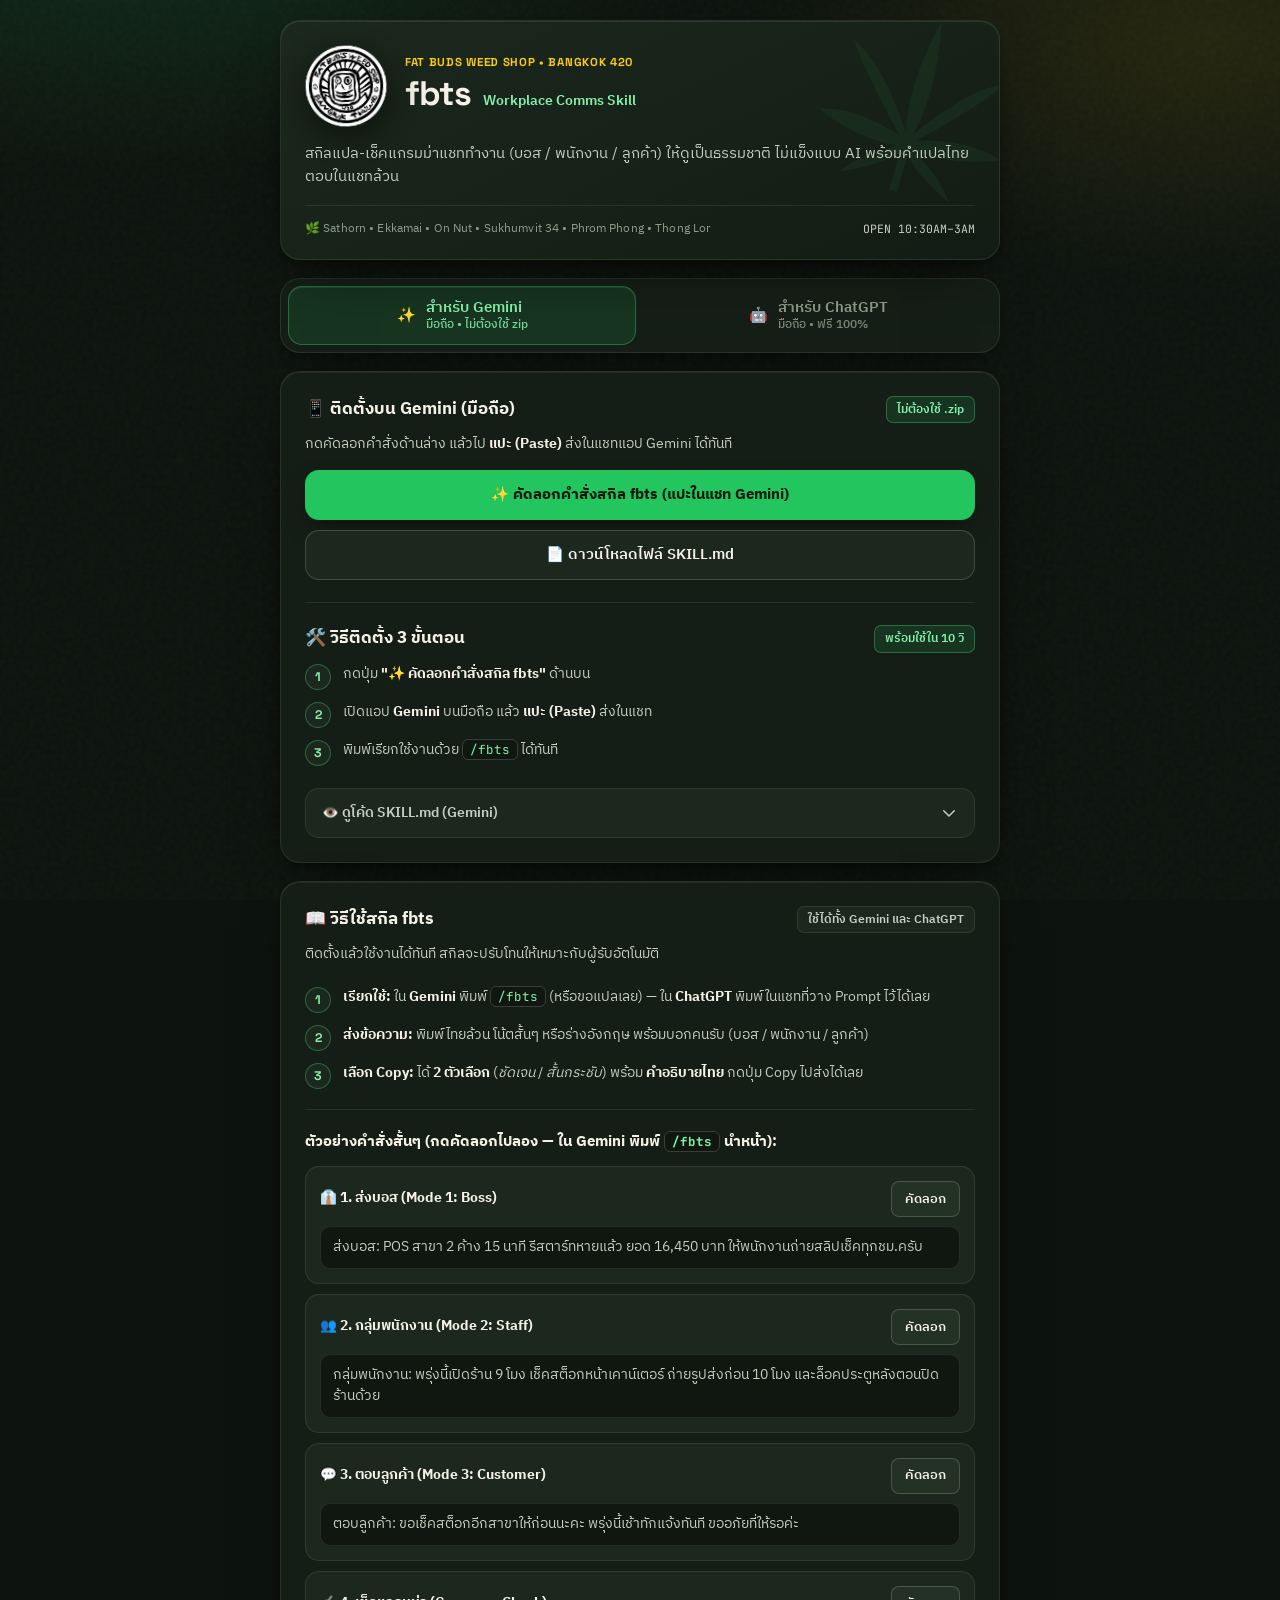
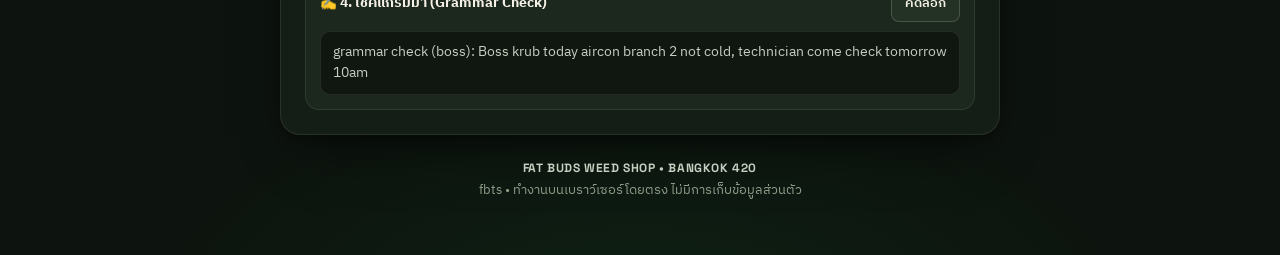
==== commit b5dce534: "Remove audio features from both skills and enforce chat-only replies" ====
--- a/index.html
+++ b/index.html
@@ -5,9 +5,9 @@
   <meta name="viewport" content="width=device-width, initial-scale=1.0" />
   <meta name="theme-color" content="#0d130e" />
   <title>Fat Buds Weed Shop • fbts — ติดตั้งสกิลแปลแชททำงาน (Gemini &amp; ChatGPT)</title>
-  <meta name="description" content="Fat Buds Weed Shop Workplace Comms Skill (fbts) สำหรับ Gemini และ ChatGPT บนมือถือ แปล-เกลาแชททำงาน บอส พนักงาน และลูกค้า พร้อมคำแปลไทยและเสียงอ่าน" />
+  <meta name="description" content="Fat Buds Weed Shop Workplace Comms Skill (fbts) สำหรับ Gemini และ ChatGPT บนมือถือ แปล-เกลาแชททำงาน บอส พนักงาน และลูกค้า พร้อมคำแปลไทย" />
   <meta property="og:title" content="Fat Buds Weed Shop • fbts Skill" />
-  <meta property="og:description" content="ติดตั้งสกิล fbts ฉบับ Fat Buds Bangkok ช่วยแปลและเกลาแชททำงาน (บอส / พนักงาน / ลูกค้า) พร้อมคำอธิบายไทยและเสียงอ่าน" />
+  <meta property="og:description" content="ติดตั้งสกิล fbts ฉบับ Fat Buds Bangkok ช่วยแปลและเกลาแชททำงาน (บอส / พนักงาน / ลูกค้า) พร้อมคำอธิบายไทย" />
   <meta property="og:type" content="website" />
   <meta property="og:image" content="assets/fatbuds-logo.png" />
 
@@ -698,39 +698,6 @@
       line-height: 1.55;
     }
 
-    .audio-grid {
-      display: grid;
-      grid-template-columns: 1fr 1fr;
-      gap: 12px;
-    }
-
-    .audio-tip {
-      background: var(--bg-muted);
-      border: 1px solid var(--border-subtle);
-      border-radius: var(--radius-md);
-      padding: 14px;
-      font-size: 13.5px;
-      color: var(--text-secondary);
-    }
-
-    .audio-tip h4 {
-      margin: 0 0 6px;
-      font-size: 14px;
-      color: var(--gemini-text);
-    }
-
-    .audio-tip.gold h4 {
-      color: var(--chatgpt-text);
-    }
-
-    .audio-tip p {
-      margin: 0;
-    }
-
-    .audio-tip strong {
-      color: var(--text-primary);
-    }
-
     /* ==================== FOOTER ==================== */
     .page-footer {
       text-align: center;
@@ -808,8 +775,7 @@
         height: 66px;
       }
 
-      .btn-row,
-      .audio-grid {
+      .btn-row {
         grid-template-columns: 1fr;
       }
 
@@ -844,7 +810,7 @@
       </div>
 
       <p class="hero-subtitle">
-        สกิลแปล-เช็คแกรมม่าแชททำงาน (บอส / พนักงาน / ลูกค้า) ให้ดูเป็นธรรมชาติ ไม่แข็งแบบ AI พร้อมคำแปลไทยและเสียงอ่าน
+        สกิลแปล-เช็คแกรมม่าแชททำงาน (บอส / พนักงาน / ลูกค้า) ให้ดูเป็นธรรมชาติ ไม่แข็งแบบ AI พร้อมคำแปลไทย ตอบในแชทล้วน
       </p>
 
       <div class="hero-shop-bar">
@@ -974,8 +940,7 @@
           <strong>ฉบับกระชับสำหรับบัญชีฟรี:</strong>
           <ul class="convert-list">
             <li>วางคำสั่งในแชทใหม่ใช้ได้ทันที <strong>ไม่ต้องตั้งค่าบัญชี</strong> (ปักหมุดแชทไว้ใช้ซ้ำได้)</li>
-            <li>ฟังเสียงอ่านฟรีด้วย <strong>Read Aloud (🔊)</strong> ในแอป ChatGPT</li>
-            <li>ครบทั้ง <strong>3 โหมด</strong> (บอส / พนักงาน / ลูกค้า), <strong>2 ตัวเลือกพร้อมปุ่ม Copy</strong> และคำแปลไทย</li>
+            <li>ครบทั้ง <strong>3 โหมด</strong> (บอส / พนักงาน / ลูกค้า), <strong>2 ตัวเลือกพร้อมปุ่ม Copy</strong> และคำแปลไทย (ตอบในแชทล้วน)</li>
           </ul>
         </div>
       </section>
@@ -1122,20 +1087,6 @@
           </div>
         </div>
       </div>
-
-      <hr class="divider" />
-
-      <!-- Audio Tips -->
-      <div class="audio-grid">
-        <div class="audio-tip">
-          <h4>🔊 ฟังเสียงบน Gemini</h4>
-          <p>ได้การ์ด <strong>Audio &amp; Copy Helper</strong> กดปุ่ม <strong>ฟังเสียง</strong> หรือกดไอคอนลำโพงของ Gemini ได้เลย</p>
-        </div>
-        <div class="audio-tip gold">
-          <h4>🔊 ฟังเสียงบน ChatGPT</h4>
-          <p>กดค้างคำตอบ &gt; <strong>Read Aloud</strong> (หรือกดลำโพง) / พิมพ์ <code class="inline-code">ขอไฟล์เสียง</code> ได้เลย</p>
-        </div>
-      </div>
     </section>
 
     <footer class="page-footer">
@@ -1155,7 +1106,7 @@
     // =========================================================================
     const GEMINI_SKILL_CONTENT = `---
 name: fbts
-description: Translate, polish, and grammar-check workplace chats (Boss, Staff, Customers) in a natural, non-native human tone without sounding like AI. Includes 2 copy-ready options, Thai explanations, and interactive audio buttons. Use for grammar checks, Thai/English drafts, store/POS reports, staff checklists, or customer DMs.
+description: Translate, polish, and grammar-check workplace chats (Boss, Staff, Customers) in a natural, non-native human tone without sounding like AI. Plain chat replies only with 2 copy-ready options and Thai explanations. Use for grammar checks, Thai/English drafts, store/POS reports, staff checklists, or customer DMs.
 ---
 
 # fbts — Workplace Comms
@@ -1168,10 +1119,11 @@
 - **Customers (LINE/IG):** Friendly human admin (avoid "process your transaction", "inconvenience caused"; use "sort it out for you", "first thing tomorrow morning", "no worries at all"). Match 1-on-1 ("your order") vs broadcast ("Hey everyone!", "our shops").
 
 ## Output
-- **Chat:** **Option 1 (Recommended)** & **Option 2 (Short)** in separate fenced \`text\` blocks (\` \`\`\`text ... \`\`\` \`) for 1-tap Copy + **คำอธิบายภาษาไทย** (meaning & tone) under each. Grammar fixes: max 2-3 bullets only if asked.
-- **Audio Card:** Also render a mobile-friendly HTML/JS widget in **Canvas** (\`web_code_canvas\`) titled \`Audio & Copy Helper\` with both options, **🔊 ฟังเสียง (Listen)** (\`window.speechSynthesis\`, \`lang='en-US'\`, \`rate=0.92\`) + **⏹ หยุด (Stop)**, and **📋 Copy** (\`navigator.clipboard.writeText\`, "Copied!"). Fallback: Gemini Listen icon or \`.mp3\`.
+- **Plain chat text only:** Never open Canvas, never build a web page/app/HTML widget, and never generate audio or files.
+- **Format:** **Option 1 (Recommended)** & **Option 2 (Short)** in separate fenced \`text\` blocks (\` \`\`\`text ... \`\`\` \`) for 1-tap Copy + **คำอธิบายภาษาไทย** (meaning & tone) under each. Grammar fixes: max 2-3 bullets only if asked.
 
 ## Rules
+- Chat reply only (no Canvas, HTML, web apps, or audio).
 - No corporate words ("furthermore", "utilize", "commence", "rectify the situation", "deeply regret"), em-dashes, or stiff punctuation. Keep lines short for mobile.`;
 
     // =========================================================================
@@ -1179,7 +1131,7 @@
     // =========================================================================
     const CHATGPT_SKILL_CONTENT = `---
 name: fbts
-description: Translate, polish, and grammar-check workplace chats (Boss, Staff, Customers) in ChatGPT using a natural, non-native human tone without sounding like AI. Includes 2 copy-ready options, Thai explanations, and Read Aloud / on-demand audio support.
+description: Translate, polish, and grammar-check workplace chats (Boss, Staff, Customers) in ChatGPT using a natural, non-native human tone without sounding like AI. Plain chat replies only with 2 copy-ready options and Thai explanations.
 ---
 
 # fbts — Workplace Comms
@@ -1192,7 +1144,6 @@
   - กลุ่มพนักงาน: \`กลุ่มพนักงาน: พรุ่งนี้เปิดร้าน 9 โมง เช็คสต็อกถ่ายรูปส่งก่อน 10 โมง\`
   - ตอบลูกค้า: \`ตอบลูกค้า: ขอเช็คสต็อกอีกสาขาก่อนนะคะ พรุ่งนี้เช้าทักแจ้งทันที\`
   - เช็คแกรมม่า: \`grammar check (boss): Boss krub today aircon not cold...\`
-  - ฟังเสียงอ่าน: พิมพ์ \`ขอไฟล์เสียง\` หรือ \`ขอปุ่มฟังเสียง\`
 - Show this setup reply only once; for translation requests, apply Modes & Output directly.
 
 ## Modes (infer if unstated)
@@ -1201,11 +1152,11 @@
 - **Customers (LINE/IG):** Friendly human admin (no "process your transaction", "inconvenience caused"; use "sort it out for you", "first thing tomorrow morning", "no worries at all"). Match 1-on-1 ("your order") vs broadcast ("Hey everyone!", "our shops").
 
 ## Output
+- **Plain chat text only:** Never open Canvas, never build a web page/app/HTML widget, and never generate audio or files.
 - **Option 1 (Recommended)** & **Option 2 (Short)** in separate \` \`\`\`text ... \`\`\` \` blocks for 1-tap Copy + **คำอธิบายภาษาไทย** (meaning & tone) under each. Grammar fixes: max 2-3 bullets if asked.
-- Keep normal replies clean. End with: \`🔊 ฟังเสียง: กดค้าง > Read Aloud หรือกดลำโพง (พิมพ์ "ขอไฟล์เสียง" / "ขอปุ่มฟังเสียง" ได้)\`
-- If user asks for audio/mp3/buttons: make \`.mp3\`/\`.wav\` or \`audio-helper.html\` via Python if available, else output a self-contained \`html\` block \`Audio & Copy Helper\` with Listen/Stop (\`speechSynthesis\`, \`en-US\`, \`rate=0.92\`) and Copy.
 
 ## Rules
+- Chat reply only (no Canvas, HTML, web apps, or audio).
 - No corporate words ("furthermore", "utilize", "commence", "rectify", "deeply regret") or em-dashes. Short mobile lines.`;
 
     // ตัวช่วยแยก Frontmatter กับ Body
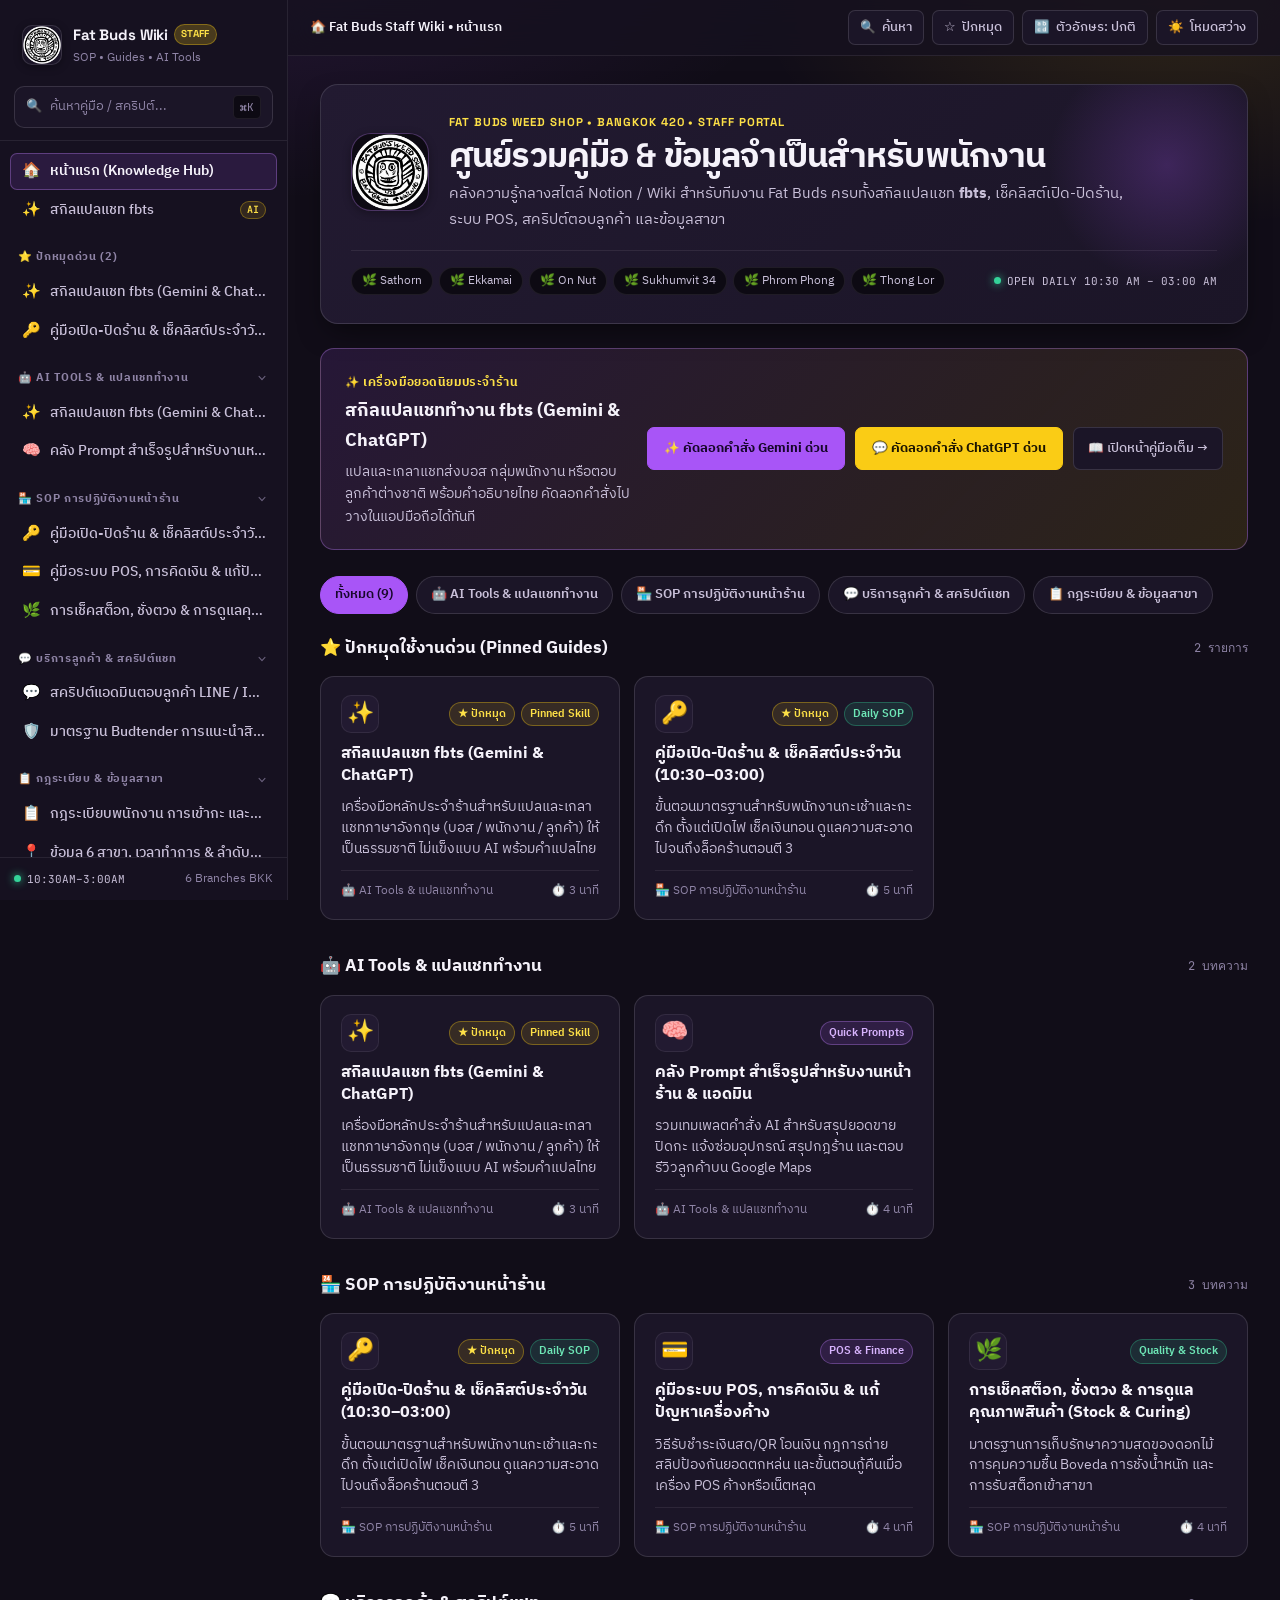
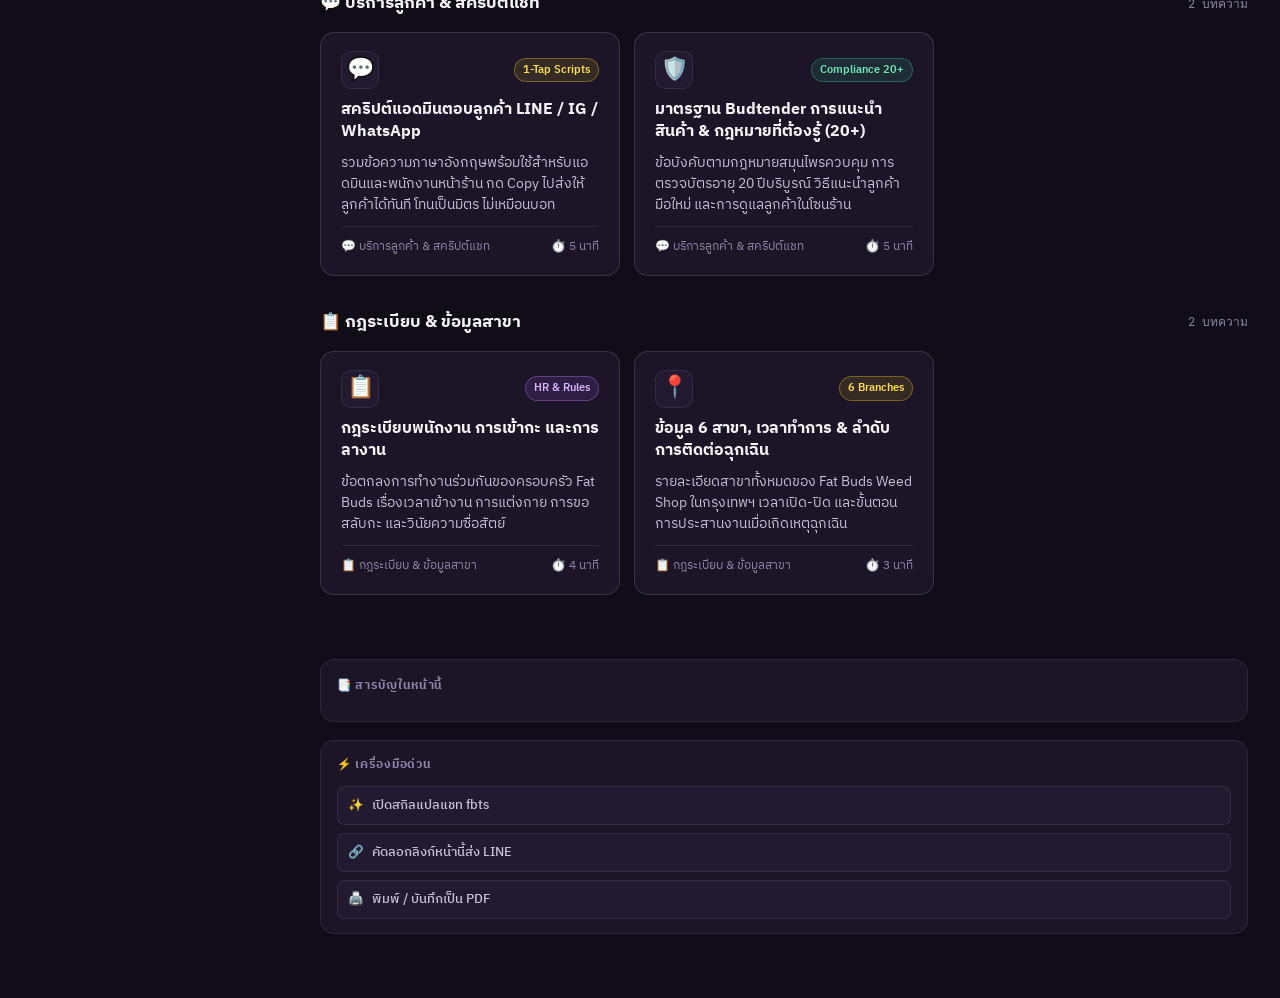
==== commit d3cbf7d5: "Upgrade project to Fat Buds Staff Wiki & Knowledge Hub (Notion style, Purple-Gold & Light Mode)" ====
--- a/index.html
+++ b/index.html
@@ -1,1371 +1,193 @@
 <!DOCTYPE html>
-<html lang="th">
+<html lang="th" data-theme="dark" data-font-size="normal">
 <head>
   <meta charset="UTF-8" />
   <meta name="viewport" content="width=device-width, initial-scale=1.0" />
-  <meta name="theme-color" content="#0d130e" />
-  <title>Fat Buds Weed Shop • fbts — ติดตั้งสกิลแปลแชททำงาน (Gemini &amp; ChatGPT)</title>
-  <meta name="description" content="Fat Buds Weed Shop Workplace Comms Skill (fbts) สำหรับ Gemini และ ChatGPT บนมือถือ แปล-เกลาแชททำงาน บอส พนักงาน และลูกค้า พร้อมคำแปลไทย" />
-  <meta property="og:title" content="Fat Buds Weed Shop • fbts Skill" />
-  <meta property="og:description" content="ติดตั้งสกิล fbts ฉบับ Fat Buds Bangkok ช่วยแปลและเกลาแชททำงาน (บอส / พนักงาน / ลูกค้า) พร้อมคำอธิบายไทย" />
+  <meta name="theme-color" content="#110d18" />
+  <title>Fat Buds Weed Shop • Staff Wiki &amp; Knowledge Hub (คู่มือพนักงาน &amp; สกิล fbts)</title>
+  <meta
+    name="description"
+    content="ศูนย์รวมข้อมูลจำเป็นและคู่มือปฏิบัติงานสำหรับพนักงาน Fat Buds Weed Shop Bangkok (SOP เปิด-ปิดร้าน, ระบบ POS, สคริปต์แชทลูกค้า, กฎระเบียบ 6 สาขา และสกิลแปลแชท fbts สำหรับ Gemini &amp; ChatGPT)"
+  />
+  <meta property="og:title" content="Fat Buds Weed Shop • Staff Wiki &amp; Knowledge Hub" />
+  <meta
+    property="og:description"
+    content="เว็บคลังความรู้สไตล์ Notion / Wiki สำหรับทีมงาน Fat Buds รวม SOP หน้าร้าน สคริปต์แอดมิน และสกิลแปลแชท fbts"
+  />
   <meta property="og:type" content="website" />
   <meta property="og:image" content="assets/fatbuds-logo.png" />
 
-  <link rel="icon" type="image/png" href="[data-uri]" />
+  <link rel="icon" type="image/png" href="assets/favicon.png" />
   <link rel="preconnect" href="https://fonts.googleapis.com" />
   <link rel="preconnect" href="https://fonts.gstatic.com" crossorigin />
-  <link href="https://fonts.googleapis.com/css2?family=IBM+Plex+Sans+Thai:wght@400;500;600;700&family=JetBrains+Mono:wght@400;500;600&family=Space+Grotesk:wght@600;700&display=swap" rel="stylesheet" />
-
-  <style>
-    :root {
-      /* Fat Buds Bangkok Dispensary Lounge Palette */
-      --bg-canvas: #0d130e;
-      --bg-surface: #151e16;
-      --bg-surface-elevated: #19241a;
-      --bg-muted: #1c281e;
-      --bg-inset: #101711;
-      --bg-code: #090d0a;
-
-      --text-primary: #f5f1e6;
-      --text-secondary: #c6cfc2;
-      --text-muted: #8d9c89;
-
-      --border-subtle: rgba(245, 241, 230, 0.09);
-      --border-strong: rgba(245, 241, 230, 0.18);
-
-      /* Cannabis Leaf / Bud Green (Gemini / Primary Brand) */
-      --gemini-accent: #22c55e;
-      --gemini-accent-hover: #34d369;
-      --gemini-ink: #051a0c;
-      --gemini-soft: rgba(34, 197, 94, 0.13);
-      --gemini-border: rgba(74, 222, 128, 0.34);
-      --gemini-text: #86efac;
-
-      /* 420 Trichome Gold / Menu Highlighter Yellow (ChatGPT / Highlights) */
-      --chatgpt-accent: #facc15;
-      --chatgpt-accent-hover: #fde047;
-      --chatgpt-ink: #1a1403;
-      --chatgpt-soft: rgba(250, 204, 21, 0.12);
-      --chatgpt-border: rgba(250, 204, 21, 0.34);
-      --chatgpt-text: #fde047;
-
-      --success-bg: #86efac;
-      --success-border: #4ade80;
-      --success-text: #052e16;
-
-      --radius-lg: 20px;
-      --radius-md: 14px;
-      --radius-sm: 10px;
-
-      --shadow-page: 0 24px 52px -22px rgba(0, 0, 0, 0.72), 0 4px 14px -4px rgba(0, 0, 0, 0.45);
-      --shadow-btn: 0 10px 24px -8px rgba(0, 0, 0, 0.55);
-    }
-
-    *,
-    *::before,
-    *::after {
-      box-sizing: border-box;
-    }
-
-    html {
-      scroll-behavior: smooth;
-      color-scheme: dark;
-    }
-
-    body {
-      position: relative;
-      margin: 0;
-      min-height: 100vh;
-      font-family: 'IBM Plex Sans Thai', -apple-system, BlinkMacSystemFont, sans-serif;
-      color: var(--text-primary);
-      background:
-        radial-gradient(920px 460px at 10% -6%, rgba(34, 197, 94, 0.16) 0%, transparent 62%),
-        radial-gradient(760px 420px at 94% 2%, rgba(250, 204, 21, 0.10) 0%, transparent 58%),
-        radial-gradient(880px 520px at 50% 106%, rgba(21, 128, 61, 0.14) 0%, transparent 60%),
-        var(--bg-canvas);
-      line-height: 1.62;
-      -webkit-font-smoothing: antialiased;
-      -webkit-tap-highlight-color: transparent;
-      padding: 20px 14px 48px;
-    }
-
-    /* Subtle tactile hemp-paper / lounge wall grain */
-    body::before {
-      content: "";
-      position: fixed;
-      inset: 0;
-      pointer-events: none;
-      z-index: 0;
-      opacity: 0.035;
-      background-image: url("data:image/svg+xml,%3Csvg viewBox='0 0 200 200' xmlns='http://www.w3.org/2000/svg'%3E%3Cfilter id='n'%3E%3CfeTurbulence type='fractalNoise' baseFrequency='0.85' numOctaves='3' stitchTiles='stitch'/%3E%3C/filter%3E%3Crect width='100%25' height='100%25' filter='url(%23n)'/%3E%3C/svg%3E");
-    }
-
-    .container {
-      position: relative;
-      z-index: 1;
-      width: 100%;
-      max-width: 720px;
-      margin: 0 auto;
-      display: flex;
-      flex-direction: column;
-      gap: 18px;
-    }
-
-    /* ==================== HERO HEADER ==================== */
-    .hero {
-      position: relative;
-      overflow: hidden;
-      background: linear-gradient(155deg, #1b281c 0%, #131c14 100%);
-      border: 1px solid var(--border-subtle);
-      border-radius: var(--radius-lg);
-      box-shadow: inset 0 1px 0 rgba(245, 241, 230, 0.09), var(--shadow-page);
-      padding: 24px 24px 20px;
-      display: flex;
-      flex-direction: column;
-      gap: 16px;
-    }
-
-    .hero-leaf-watermark {
-      position: absolute;
-      right: -24px;
-      top: -22px;
-      width: 210px;
-      height: 210px;
-      color: #4ade80;
-      opacity: 0.055;
-      pointer-events: none;
-      transform: rotate(16deg);
-    }
-
-    .hero-top {
-      position: relative;
-      z-index: 1;
-      display: flex;
-      align-items: center;
-      gap: 18px;
-    }
-
-    .brand-sticker {
-      flex-shrink: 0;
-      width: 82px;
-      height: 82px;
-      border-radius: 999px;
-      transform: rotate(-3deg);
-      transition: transform 0.25s cubic-bezier(0.22, 1, 0.36, 1), filter 0.25s ease;
-      filter: drop-shadow(0 10px 20px rgba(0, 0, 0, 0.55));
-    }
-
-    .hero:hover .brand-sticker {
-      transform: rotate(0deg) scale(1.03);
-    }
-
-    .brand-sticker img {
-      display: block;
-      width: 100%;
-      height: 100%;
-      object-fit: contain;
-      border-radius: 999px;
-    }
-
-    .hero-copy {
-      min-width: 0;
-      flex: 1;
-    }
-
-    .hero-eyebrow {
-      font-family: 'Space Grotesk', 'IBM Plex Sans Thai', sans-serif;
-      font-size: clamp(9.5px, 2.4vw, 11.5px);
-      font-weight: 700;
-      letter-spacing: 0.06em;
-      text-transform: uppercase;
-      color: var(--chatgpt-accent);
-      margin: 0 0 4px;
-      white-space: nowrap;
-      overflow: hidden;
-      text-overflow: ellipsis;
-    }
-
-    .hero-title-row {
-      display: flex;
-      flex-wrap: wrap;
-      align-items: baseline;
-      gap: 8px 12px;
-      margin: 0 0 6px;
-    }
-
-    .hero-title {
-      font-family: 'Space Grotesk', 'IBM Plex Sans Thai', sans-serif;
-      font-size: clamp(26px, 5vw, 34px);
-      font-weight: 700;
-      letter-spacing: -0.03em;
-      line-height: 1.08;
-      color: var(--text-primary);
-      margin: 0;
-      word-break: break-word;
-    }
-
-    .hero-title-sub {
-      font-family: 'IBM Plex Sans Thai', sans-serif;
-      font-size: 14px;
-      font-weight: 600;
-      color: var(--gemini-text);
-      letter-spacing: 0;
-    }
-
-    .hero-subtitle {
-      position: relative;
-      z-index: 1;
-      font-size: 14.5px;
-      color: var(--text-secondary);
-      margin: 0;
-      line-height: 1.6;
-    }
-
-    .hero-shop-bar {
-      position: relative;
-      z-index: 1;
-      padding-top: 13px;
-      border-top: 1px solid var(--border-subtle);
-      display: flex;
-      flex-wrap: wrap;
-      align-items: center;
-      justify-content: space-between;
-      gap: 6px 12px;
-      font-size: 12px;
-      color: var(--text-muted);
-    }
-
-    .hero-branches {
-      letter-spacing: 0.01em;
-    }
-
-    .hero-hours {
-      font-family: 'JetBrains Mono', ui-monospace, monospace;
-      font-size: 11.5px;
-      color: var(--text-secondary);
-    }
-
-    /* ==================== PLATFORM SWITCHER ==================== */
-    .platform-nav {
-      display: grid;
-      grid-template-columns: 1fr 1fr;
-      gap: 8px;
-      background: var(--bg-surface);
-      border: 1px solid var(--border-subtle);
-      border-radius: var(--radius-lg);
-      padding: 7px;
-      box-shadow: var(--shadow-page);
-    }
-
-    .platform-tab {
-      appearance: none;
-      border: 1px solid transparent;
-      background: transparent;
-      border-radius: var(--radius-md);
-      padding: 12px 14px;
-      cursor: pointer;
-      display: flex;
-      align-items: center;
-      justify-content: center;
-      gap: 10px;
-      font-family: inherit;
-      font-size: 15px;
-      font-weight: 600;
-      color: var(--text-muted);
-      transition: background-color 0.18s ease, color 0.18s ease, border-color 0.18s ease, transform 0.12s ease;
-      min-height: 54px;
-      text-align: left;
-    }
-
-    .platform-tab:hover {
-      background: var(--bg-muted);
-      color: var(--text-primary);
-    }
-
-    .platform-tab:active {
-      transform: scale(0.99);
-    }
-
-    .platform-tab[aria-selected="true"][data-platform="gemini"] {
-      background: var(--gemini-soft);
-      color: var(--gemini-text);
-      border-color: var(--gemini-border);
-      box-shadow: inset 0 1px 0 rgba(134, 239, 172, 0.12);
-    }
-
-    .platform-tab[aria-selected="true"][data-platform="chatgpt"] {
-      background: var(--chatgpt-soft);
-      color: var(--chatgpt-text);
-      border-color: var(--chatgpt-border);
-      box-shadow: inset 0 1px 0 rgba(253, 224, 71, 0.12);
-    }
-
-    .tab-meta {
-      display: flex;
-      flex-direction: column;
-      line-height: 1.25;
-    }
-
-    .tab-sub {
-      font-size: 11.5px;
-      font-weight: 500;
-      opacity: 0.85;
-    }
-
-    /* ==================== PANEL CARDS ==================== */
-    .panel {
-      background: var(--bg-surface);
-      border: 1px solid var(--border-subtle);
-      border-radius: var(--radius-lg);
-      box-shadow: inset 0 1px 0 rgba(245, 241, 230, 0.06), var(--shadow-page);
-      padding: 24px;
-      display: flex;
-      flex-direction: column;
-      gap: 22px;
-    }
-
-    .panel[hidden] {
-      display: none;
-    }
-
-    .section-head {
-      display: flex;
-      flex-wrap: wrap;
-      align-items: center;
-      justify-content: space-between;
-      gap: 8px;
-      margin: 0 0 10px;
-    }
-
-    .section-title {
-      font-size: 17px;
-      font-weight: 700;
-      color: var(--text-primary);
-      margin: 0;
-      display: flex;
-      align-items: center;
-      gap: 8px;
-    }
-
-    .section-tag {
-      font-size: 12px;
-      font-weight: 600;
-      padding: 3px 10px;
-      border-radius: 7px;
-      background: var(--bg-muted);
-      border: 1px solid var(--border-subtle);
-      color: var(--text-secondary);
-    }
-
-    .section-tag.recommended {
-      background: var(--gemini-soft);
-      border-color: var(--gemini-border);
-      color: var(--gemini-text);
-    }
-
-    .section-tag.gold {
-      background: var(--chatgpt-soft);
-      border-color: var(--chatgpt-border);
-      color: var(--chatgpt-text);
-    }
-
-    .section-desc {
-      font-size: 14px;
-      color: var(--text-secondary);
-      margin: 0 0 14px;
-    }
-
-    .section-desc strong {
-      color: var(--text-primary);
-    }
-
-    .divider {
-      height: 1px;
-      background: var(--border-subtle);
-      border: 0;
-      margin: 0;
-    }
-
-    /* ==================== CALLOUTS ==================== */
-    .callout {
-      border-radius: var(--radius-md);
-      padding: 14px 16px;
-      font-size: 13.5px;
-      line-height: 1.58;
-      border: 1px solid var(--border-subtle);
-      background: var(--bg-muted);
-      color: var(--text-secondary);
-    }
-
-    .callout strong {
-      color: var(--text-primary);
-    }
-
-    .callout.info-chatgpt {
-      background: rgba(250, 204, 21, 0.08);
-      border-color: rgba(250, 204, 21, 0.24);
-      color: #ede4c2;
-    }
-
-    .callout.info-chatgpt strong {
-      color: var(--chatgpt-text);
-    }
-
-    /* ==================== BUTTONS ==================== */
-    .btn-stack {
-      display: flex;
-      flex-direction: column;
-      gap: 10px;
-    }
-
-    .btn-row {
-      display: grid;
-      grid-template-columns: 1fr 1fr;
-      gap: 10px;
-    }
-
-    .btn {
-      appearance: none;
-      width: 100%;
-      min-height: 50px;
-      padding: 12px 16px;
-      border-radius: var(--radius-md);
-      font-family: inherit;
-      font-size: 14.5px;
-      font-weight: 700;
-      cursor: pointer;
-      display: inline-flex;
-      align-items: center;
-      justify-content: center;
-      gap: 8px;
-      border: 1px solid transparent;
-      transition: background-color 0.16s ease, border-color 0.16s ease, transform 0.12s ease, box-shadow 0.16s ease;
-      text-decoration: none;
-    }
-
-    .btn:active {
-      transform: scale(0.99);
-    }
-
-    .btn-gemini {
-      background: var(--gemini-accent);
-      color: var(--gemini-ink);
-      box-shadow: var(--shadow-btn);
-    }
-
-    .btn-gemini:hover {
-      background: var(--gemini-accent-hover);
-    }
-
-    .btn-chatgpt {
-      background: var(--chatgpt-accent);
-      color: var(--chatgpt-ink);
-      box-shadow: var(--shadow-btn);
-    }
-
-    .btn-chatgpt:hover {
-      background: var(--chatgpt-accent-hover);
-    }
-
-    .btn-secondary {
-      background: var(--bg-muted);
-      color: var(--text-primary);
-      border-color: var(--border-strong);
-      font-weight: 600;
-    }
-
-    .btn-secondary:hover {
-      background: #243326;
-      border-color: rgba(245, 241, 230, 0.3);
-    }
-
-    .btn.is-copied {
-      background: var(--success-bg) !important;
-      color: var(--success-text) !important;
-      border-color: var(--success-border) !important;
-    }
-
-    .btn-mini {
-      appearance: none;
-      flex-shrink: 0;
-      min-height: 36px;
-      padding: 6px 13px;
-      border-radius: 8px;
-      border: 1px solid var(--border-strong);
-      background: #233225;
-      color: var(--text-primary);
-      font-family: inherit;
-      font-size: 12.5px;
-      font-weight: 600;
-      cursor: pointer;
-      transition: background-color 0.15s ease, border-color 0.15s ease, color 0.15s ease;
-    }
-
-    .btn-mini:hover {
-      background: #2c3f2f;
-      border-color: rgba(245, 241, 230, 0.32);
-    }
-
-    .btn-mini.is-copied {
-      background: var(--success-bg);
-      color: var(--success-text);
-      border-color: var(--success-border);
-    }
-
-    /* ==================== STEPS LIST ==================== */
-    .steps-list {
-      margin: 0;
-      padding: 0;
-      list-style: none;
-      display: flex;
-      flex-direction: column;
-      gap: 11px;
-    }
-
-    .step-item {
-      display: flex;
-      align-items: flex-start;
-      gap: 12px;
-      font-size: 14px;
-      color: var(--text-secondary);
-    }
-
-    .step-num {
-      flex-shrink: 0;
-      width: 26px;
-      height: 26px;
-      border-radius: 999px;
-      display: inline-flex;
-      align-items: center;
-      justify-content: center;
-      font-family: 'Space Grotesk', sans-serif;
-      font-size: 12.5px;
-      font-weight: 700;
-      background: var(--bg-muted);
-      border: 1px solid var(--gemini-border);
-      color: var(--gemini-text);
-      margin-top: 1px;
-    }
-
-    #panel-chatgpt .step-num {
-      border-color: var(--chatgpt-border);
-      color: var(--chatgpt-text);
-    }
-
-    .step-item strong {
-      color: var(--text-primary);
-    }
-
-    code.inline-code {
-      font-family: 'JetBrains Mono', ui-monospace, monospace;
-      font-size: 12.5px;
-      background: var(--bg-inset);
-      border: 1px solid var(--border-strong);
-      border-radius: 6px;
-      padding: 1px 7px;
-      color: var(--gemini-text);
-      word-break: break-word;
-    }
-
-    #panel-chatgpt code.inline-code {
-      color: var(--chatgpt-text);
-    }
-
-    /* Conversion Comparison List */
-    .convert-list {
-      margin: 8px 0 0;
-      padding-left: 18px;
-      display: flex;
-      flex-direction: column;
-      gap: 5px;
-    }
-
-    /* ==================== CODE PREVIEW ==================== */
-    .preview-box {
-      border: 1px solid var(--border-subtle);
-      border-radius: var(--radius-md);
-      overflow: hidden;
-      background: var(--bg-muted);
-    }
-
-    .preview-toggle {
-      appearance: none;
-      width: 100%;
-      padding: 13px 16px;
-      background: var(--bg-muted);
-      border: 0;
-      font-family: inherit;
-      font-size: 13.5px;
-      font-weight: 600;
-      color: var(--text-secondary);
-      display: flex;
-      align-items: center;
-      justify-content: space-between;
-      cursor: pointer;
-      transition: background-color 0.15s ease, color 0.15s ease;
-    }
-
-    .preview-toggle:hover {
-      background: #223024;
-      color: var(--text-primary);
-    }
-
-    .preview-chevron {
-      width: 18px;
-      height: 18px;
-      transition: transform 0.2s ease;
-    }
-
-    .preview-toggle[aria-expanded="true"] .preview-chevron {
-      transform: rotate(180deg);
-    }
-
-    .preview-body {
-      background: var(--bg-code);
-      color: #d6e4d2;
-      padding: 16px;
-      max-height: 290px;
-      overflow: auto;
-      border-top: 1px solid var(--border-subtle);
-    }
-
-    .preview-body pre {
-      margin: 0;
-      font-family: 'JetBrains Mono', ui-monospace, monospace;
-      font-size: 12px;
-      line-height: 1.6;
-      white-space: pre-wrap;
-      word-break: break-word;
-    }
-
-    /* ==================== USAGE GUIDE CARD ==================== */
-    .usage-section {
-      background: var(--bg-surface);
-      border: 1px solid var(--border-subtle);
-      border-radius: var(--radius-lg);
-      box-shadow: inset 0 1px 0 rgba(245, 241, 230, 0.06), var(--shadow-page);
-      padding: 24px;
-      display: flex;
-      flex-direction: column;
-      gap: 20px;
-    }
-
-    .examples-label {
-      font-size: 15px;
-      font-weight: 700;
-      margin: 0 0 12px;
-      color: var(--text-primary);
-    }
-
-    .example-list {
-      display: flex;
-      flex-direction: column;
-      gap: 10px;
-    }
-
-    .example-row {
-      border: 1px solid var(--border-subtle);
-      border-radius: var(--radius-md);
-      padding: 14px;
-      background: var(--bg-muted);
-      display: flex;
-      flex-direction: column;
-      gap: 9px;
-    }
-
-    .example-head {
-      display: flex;
-      align-items: center;
-      justify-content: space-between;
-      gap: 10px;
-      flex-wrap: wrap;
-    }
-
-    .example-role {
-      font-size: 13.5px;
-      font-weight: 700;
-      color: var(--text-primary);
-    }
-
-    .example-prompt {
-      margin: 0;
-      font-size: 13.5px;
-      color: var(--text-secondary);
-      background: var(--bg-inset);
-      border: 1px solid var(--border-subtle);
-      border-radius: var(--radius-sm);
-      padding: 10px 12px;
-      line-height: 1.55;
-    }
-
-    /* ==================== FOOTER ==================== */
-    .page-footer {
-      text-align: center;
-      font-size: 12.5px;
-      color: var(--text-muted);
-      padding: 6px 12px;
-      display: flex;
-      flex-direction: column;
-      gap: 3px;
-    }
-
-    .footer-brand {
-      font-family: 'Space Grotesk', 'IBM Plex Sans Thai', sans-serif;
-      font-weight: 700;
-      letter-spacing: 0.05em;
-      color: var(--text-secondary);
-      font-size: 12px;
-      text-transform: uppercase;
-    }
-
-    /* ==================== TOAST ==================== */
-    .toast {
-      position: fixed;
-      bottom: 20px;
-      left: 50%;
-      transform: translate(-50%, 14px);
-      z-index: 100;
-      width: min(92vw, 400px);
-      pointer-events: none;
-      opacity: 0;
-      transition: opacity 0.24s ease, transform 0.24s ease;
-    }
-
-    .toast.is-visible {
-      opacity: 1;
-      transform: translate(-50%, 0);
-    }
-
-    .toast-inner {
-      background: var(--text-primary);
-      color: #0b140d;
-      border: 1px solid rgba(74, 222, 128, 0.45);
-      font-size: 13.5px;
-      font-weight: 600;
-      padding: 12px 16px;
-      border-radius: 14px;
-      box-shadow: 0 18px 36px -8px rgba(0, 0, 0, 0.65);
-      text-align: center;
-    }
-
-    /* ==================== FOCUS ACCESSIBILITY ==================== */
-    button:focus-visible {
-      outline: 2px solid var(--chatgpt-accent);
-      outline-offset: 2px;
-    }
-
-    /* ==================== RESPONSIVE ==================== */
-    @media (max-width: 600px) {
-      body {
-        padding: 12px 10px 40px;
-      }
-
-      .hero,
-      .panel,
-      .usage-section {
-        padding: 18px 16px;
-      }
-
-      .hero-top {
-        gap: 14px;
-      }
-
-      .brand-sticker {
-        width: 66px;
-        height: 66px;
-      }
-
-      .btn-row {
-        grid-template-columns: 1fr;
-      }
-
-      .platform-tab {
-        padding: 10px;
-        font-size: 14px;
-        gap: 8px;
-      }
-    }
-  </style>
+  <link
+    href="https://fonts.googleapis.com/css2?family=IBM+Plex+Sans+Thai:wght@400;500;600;700&family=JetBrains+Mono:wght@400;500;600&family=Space+Grotesk:wght@600;700&display=swap"
+    rel="stylesheet"
+  />
+  <link rel="stylesheet" href="styles.css" />
 </head>
 <body>
-  <div class="container">
-    <!-- Hero -->
-    <header class="hero">
-      <!-- Subtle botanical silhouette watermark -->
-      <svg class="hero-leaf-watermark" viewBox="0 0 200 200" fill="currentColor" aria-hidden="true">
-        <path d="M100 18 C108 55 112 92 104 128 C126 98 148 70 176 58 C154 88 130 112 108 134 C138 124 166 122 190 130 C162 142 134 146 108 144 C128 154 144 168 154 182 C134 174 116 162 104 150 L104 186 L96 186 L96 150 C84 162 66 174 46 182 C56 168 72 154 92 144 C66 146 38 142 10 130 C34 122 62 124 92 134 C70 112 46 88 24 58 C52 70 74 98 96 128 C88 92 92 55 100 18 Z"/>
-      </svg>
-
-      <div class="hero-top">
-        <div class="brand-sticker">
-          <img src="[data-uri]" alt="Fat Bud's Weed Shop Bangkok 420 Logo" width="82" height="82" />
-        </div>
-        <div class="hero-copy">
-          <p class="hero-eyebrow">FAT BUDS WEED SHOP • BANGKOK 420</p>
-          <div class="hero-title-row">
-            <h1 class="hero-title">fbts</h1>
-            <span class="hero-title-sub">Workplace Comms Skill</span>
+  <div class="wiki-shell">
+    <!-- ==================== LEFT SIDEBAR (NOTION NAVIGATION) ==================== -->
+    <aside id="wiki-sidebar" class="wiki-sidebar" aria-label="เมนูหลักคลังข้อมูลพนักงาน">
+      <div class="sidebar-header">
+        <div class="workspace-brand" data-nav-target="home" role="button" tabindex="0" aria-label="กลับสู่หน้าแรก Fat Buds Staff Wiki">
+          <img src="assets/fatbuds-logo.png" alt="Fat Buds Logo" class="workspace-logo" width="40" height="40" />
+          <div class="workspace-meta">
+            <p class="workspace-title">
+              <span>Fat Buds Wiki</span>
+              <span class="workspace-badge">STAFF</span>
+            </p>
+            <p class="workspace-sub">SOP • Guides • AI Tools</p>
           </div>
         </div>
+
+        <button id="btn-sidebar-search" type="button" class="sidebar-search-btn" data-open-search="true">
+          <span class="sidebar-search-left">
+            <span aria-hidden="true">🔍</span>
+            <span>ค้นหาคู่มือ / สคริปต์...</span>
+          </span>
+          <kbd class="kbd-shortcut">⌘K</kbd>
+        </button>
       </div>
 
-      <p class="hero-subtitle">
-        สกิลแปล-เช็คแกรมม่าแชททำงาน (บอส / พนักงาน / ลูกค้า) ให้ดูเป็นธรรมชาติ ไม่แข็งแบบ AI พร้อมคำแปลไทย ตอบในแชทล้วน
-      </p>
+      <!-- Dynamic Navigation Tree -->
+      <nav id="sidebar-nav-content" class="sidebar-scroll" aria-label="หมวดหมู่คู่มือ"></nav>
 
-      <div class="hero-shop-bar">
-        <span class="hero-branches">🌿 Sathorn • Ekkamai • On Nut • Sukhumvit 34 • Phrom Phong • Thong Lor</span>
-        <span class="hero-hours">OPEN 10:30AM–3AM</span>
+      <div class="sidebar-footer">
+        <span class="shop-hours-pill">
+          <span class="status-dot" aria-hidden="true"></span>
+          <span>10:30AM–3:00AM</span>
+        </span>
+        <span>6 Branches BKK</span>
       </div>
-    </header>
+    </aside>
 
-    <!-- Platform Selector -->
-    <nav class="platform-nav" role="tablist" aria-label="เลือกแพลตฟอร์ม AI ที่ใช้งาน">
-      <button
-        id="tab-gemini"
-        class="platform-tab"
-        role="tab"
-        type="button"
-        data-platform="gemini"
-        aria-selected="true"
-        aria-controls="panel-gemini"
-      >
-        <span aria-hidden="true">✨</span>
-        <span class="tab-meta">
-          <span>สำหรับ Gemini</span>
-          <span class="tab-sub">มือถือ • ไม่ต้องใช้ zip</span>
-        </span>
-      </button>
+    <!-- Mobile Sidebar Backdrop -->
+    <div id="sidebar-backdrop" class="sidebar-backdrop" hidden></div>
 
-      <button
-        id="tab-chatgpt"
-        class="platform-tab"
-        role="tab"
-        type="button"
-        data-platform="chatgpt"
-        aria-selected="false"
-        aria-controls="panel-chatgpt"
-      >
-        <span aria-hidden="true">🤖</span>
-        <span class="tab-meta">
-          <span>สำหรับ ChatGPT</span>
-          <span class="tab-sub">มือถือ • ฟรี 100%</span>
-        </span>
-      </button>
-    </nav>
+    <!-- ==================== MAIN WORKSPACE AREA ==================== -->
+    <div class="wiki-main-wrapper">
+      <!-- Sticky Top Breadcrumb & Controls Bar -->
+      <header class="wiki-topbar">
+        <div class="topbar-left">
+          <button
+            id="btn-mobile-menu"
+            type="button"
+            class="mobile-menu-btn"
+            aria-label="เปิดเมนูหมวดหมู่"
+          >
+            ☰
+          </button>
+          <div id="topbar-breadcrumbs" class="breadcrumbs" aria-label="เส้นทางหน้าปัจจุบัน"></div>
+        </div>
 
-    <!-- ==================== PANEL 1: GEMINI ==================== -->
-    <main id="panel-gemini" class="panel" role="tabpanel" aria-labelledby="tab-gemini">
-      <!-- 1. Mobile Section (No ZIP needed) -->
-      <section aria-labelledby="gemini-mobile-heading">
-        <div class="section-head">
-          <h2 id="gemini-mobile-heading" class="section-title">
-            <span>📱 ติดตั้งบน Gemini (มือถือ)</span>
-          </h2>
-          <span class="section-tag recommended">ไม่ต้องใช้ .zip</span>
-        </div>
-        <p class="section-desc">
-          กดคัดลอกคำสั่งด้านล่าง แล้วไป <strong>แปะ (Paste)</strong> ส่งในแชทแอป Gemini ได้ทันที
-        </p>
-
-        <div class="btn-stack">
-          <button id="btn-gemini-copy-chat-prompt" type="button" class="btn btn-gemini">
-            <span>✨ คัดลอกคำสั่งสกิล fbts (แปะในแชท Gemini)</span>
+        <div class="topbar-actions">
+          <button
+            id="btn-topbar-search"
+            type="button"
+            class="icon-btn"
+            data-open-search="true"
+            title="ค้นหาด่วน (Ctrl+K / Cmd+K)"
+          >
+            <span aria-hidden="true">🔍</span>
+            <span class="hide-on-mobile">ค้นหา</span>
           </button>
 
-          <button id="btn-gemini-download-md" type="button" class="btn btn-secondary">
-            <span>📄 ดาวน์โหลดไฟล์ SKILL.md</span>
+          <button
+            id="btn-pin-guide"
+            type="button"
+            class="icon-btn"
+            hidden
+            title="ปักหมุดคู่มือนี้ไว้ในเมนูซ้าย"
+          >
+            <span aria-hidden="true">☆</span>
+            <span>ปักหมุด</span>
+          </button>
+
+          <button
+            id="btn-font-toggle"
+            type="button"
+            class="icon-btn"
+            title="ปรับขนาดตัวอักษร"
+          >
+            <span aria-hidden="true">🔡</span>
+            <span class="hide-on-mobile">ตัวอักษร: ปกติ</span>
+          </button>
+
+          <button
+            id="btn-theme-toggle"
+            type="button"
+            class="icon-btn"
+            title="สลับโหมดมืด Purple-Gold / โหมดสว่าง"
+          >
+            <span aria-hidden="true">☀️</span>
+            <span class="hide-on-mobile">โหมดสว่าง</span>
           </button>
         </div>
-      </section>
+      </header>
 
-      <hr class="divider" />
+      <!-- Main Body + Right Table of Contents Grid -->
+      <div id="wiki-body-grid" class="wiki-body-grid is-home-view">
+        <main id="wiki-article-container" class="wiki-article-container"></main>
 
-      <!-- 2. Gemini Installation Steps -->
-      <section aria-labelledby="gemini-install-heading">
-        <div class="section-head">
-          <h2 id="gemini-install-heading" class="section-title">
-            <span>🛠️ วิธีติดตั้ง 3 ขั้นตอน</span>
-          </h2>
-          <span class="section-tag recommended">พร้อมใช้ใน 10 วิ</span>
-        </div>
-
-        <ol class="steps-list">
-          <li class="step-item">
-            <span class="step-num">1</span>
-            <span>กดปุ่ม <strong>"✨ คัดลอกคำสั่งสกิล fbts"</strong> ด้านบน</span>
-          </li>
-          <li class="step-item">
-            <span class="step-num">2</span>
-            <span>เปิดแอป <strong>Gemini</strong> บนมือถือ แล้ว <strong>แปะ (Paste)</strong> ส่งในแชท</span>
-          </li>
-          <li class="step-item">
-            <span class="step-num">3</span>
-            <span>พิมพ์เรียกใช้งานด้วย <code class="inline-code">/fbts</code> ได้ทันที</span>
-          </li>
-        </ol>
-      </section>
-
-      <!-- 3. Gemini SKILL.md Preview -->
-      <div class="preview-box">
-        <button
-          id="btn-toggle-gemini-preview"
-          type="button"
-          class="preview-toggle"
-          aria-expanded="false"
-          aria-controls="gemini-preview-body"
-        >
-          <span>👁️ ดูโค้ด SKILL.md (Gemini)</span>
-          <svg class="preview-chevron" xmlns="http://www.w3.org/2000/svg" fill="none" viewBox="0 0 24 24" stroke="currentColor" stroke-width="2">
-            <path stroke-linecap="round" stroke-linejoin="round" d="M19 9l-7 7-7-7" />
-          </svg>
-        </button>
-        <div id="gemini-preview-body" class="preview-body" hidden>
-          <pre id="gemini-preview-code"></pre>
-        </div>
-      </div>
-    </main>
-
-    <!-- ==================== PANEL 2: CHATGPT ==================== -->
-    <main id="panel-chatgpt" class="panel" role="tabpanel" aria-labelledby="tab-chatgpt" hidden>
-      <!-- 1. Conversion Summary -->
-      <section aria-labelledby="chatgpt-convert-heading">
-        <div class="section-head">
-          <h2 id="chatgpt-convert-heading" class="section-title">
-            <span>🔄 สำหรับ ChatGPT (ฟรี 100%)</span>
-          </h2>
-          <span class="section-tag gold">ไม่ต้องตั้งค่า</span>
-        </div>
-        <div class="callout info-chatgpt">
-          <strong>ฉบับกระชับสำหรับบัญชีฟรี:</strong>
-          <ul class="convert-list">
-            <li>วางคำสั่งในแชทใหม่ใช้ได้ทันที <strong>ไม่ต้องตั้งค่าบัญชี</strong> (ปักหมุดแชทไว้ใช้ซ้ำได้)</li>
-            <li>ครบทั้ง <strong>3 โหมด</strong> (บอส / พนักงาน / ลูกค้า), <strong>2 ตัวเลือกพร้อมปุ่ม Copy</strong> และคำแปลไทย (ตอบในแชทล้วน)</li>
-          </ul>
-        </div>
-      </section>
-
-      <hr class="divider" />
-
-      <!-- 2. ChatGPT Free Usage Options -->
-      <section aria-labelledby="chatgpt-free-heading">
-        <div class="section-head">
-          <h2 id="chatgpt-free-heading" class="section-title">
-            <span>📱 ติดตั้งบน ChatGPT (มือถือ)</span>
-          </h2>
-          <span class="section-tag gold">ฟรี • ไม่ต้องใช้ .zip</span>
-        </div>
-        <p class="section-desc">
-          กดคัดลอก Prompt ด้านล่าง แล้วไป <strong>วาง (Paste)</strong> ส่งในแชทใหม่ของแอป ChatGPT ได้ทันที
-        </p>
-
-        <div class="btn-stack">
-          <button id="btn-chatgpt-copy-chat-prompt" type="button" class="btn btn-chatgpt">
-            <span>💬 คัดลอก Prompt เริ่มแชททันที (ไม่ต้องตั้งค่า)</span>
-          </button>
-
-          <button id="btn-chatgpt-download-md" type="button" class="btn btn-secondary">
-            <span>📄 ดาวน์โหลดไฟล์ SKILL-chatgpt.md</span>
-          </button>
-        </div>
-      </section>
-
-      <hr class="divider" />
-
-      <!-- 3. ChatGPT Free Installation Steps -->
-      <section aria-labelledby="chatgpt-install-heading">
-        <div class="section-head">
-          <h2 id="chatgpt-install-heading" class="section-title">
-            <span>🛠️ วิธีติดตั้ง 3 ขั้นตอน</span>
-          </h2>
-          <span class="section-tag gold">พร้อมใช้ใน 10 วิ</span>
-        </div>
-
-        <ol class="steps-list">
-          <li class="step-item">
-            <span class="step-num">1</span>
-            <span>กดปุ่ม <strong>"💬 คัดลอก Prompt เริ่มแชททันที (ไม่ต้องตั้งค่า)"</strong> ด้านบน</span>
-          </li>
-          <li class="step-item">
-            <span class="step-num">2</span>
-            <span>เปิดแอป <strong>ChatGPT</strong> บนมือถือ เปิดแชทใหม่แล้ว <strong>วาง (Paste)</strong> ส่งในแชท</span>
-          </li>
-          <li class="step-item">
-            <span class="step-num">3</span>
-            <span>รอตอบกลับ <strong>"สกิลพร้อมใช้งาน"</strong> พร้อมตัวอย่างวิธีใช้ แล้วส่งข้อความแปลต่อได้เลย <em>(ปักหมุดแชทไว้ใช้ซ้ำได้)</em></span>
-          </li>
-        </ol>
-      </section>
-
-      <!-- 4. ChatGPT SKILL.md Preview -->
-      <div class="preview-box">
-        <button
-          id="btn-toggle-chatgpt-preview"
-          type="button"
-          class="preview-toggle"
-          aria-expanded="false"
-          aria-controls="chatgpt-preview-body"
-        >
-          <span>👁️ ดูโค้ด SKILL-chatgpt.md (ChatGPT)</span>
-          <svg class="preview-chevron" xmlns="http://www.w3.org/2000/svg" fill="none" viewBox="0 0 24 24" stroke="currentColor" stroke-width="2">
-            <path stroke-linecap="round" stroke-linejoin="round" d="M19 9l-7 7-7-7" />
-          </svg>
-        </button>
-        <div id="chatgpt-preview-body" class="preview-body" hidden>
-          <pre id="chatgpt-preview-code"></pre>
-        </div>
-      </div>
-    </main>
-
-    <!-- ==================== SHARED USAGE GUIDE ==================== -->
-    <section class="usage-section" aria-labelledby="usage-guide-heading">
-      <div>
-        <div class="section-head">
-          <h2 id="usage-guide-heading" class="section-title">
-            <span>📖 วิธีใช้สกิล fbts</span>
-          </h2>
-          <span class="section-tag">ใช้ได้ทั้ง Gemini และ ChatGPT</span>
-        </div>
-        <p class="section-desc" style="margin-bottom: 0;">
-          ติดตั้งแล้วใช้งานได้ทันที สกิลจะปรับโทนให้เหมาะกับผู้รับอัตโนมัติ
-        </p>
-      </div>
-
-      <ol class="steps-list">
-        <li class="step-item">
-          <span class="step-num">1</span>
-          <span><strong>เรียกใช้:</strong> ใน <strong>Gemini</strong> พิมพ์ <code class="inline-code">/fbts</code> (หรือขอแปลเลย) — ใน <strong>ChatGPT</strong> พิมพ์ในแชทที่วาง Prompt ไว้ได้เลย</span>
-        </li>
-        <li class="step-item">
-          <span class="step-num">2</span>
-          <span><strong>ส่งข้อความ:</strong> พิมพ์ไทยล้วน โน้ตสั้นๆ หรือร่างอังกฤษ พร้อมบอกคนรับ (บอส / พนักงาน / ลูกค้า)</span>
-        </li>
-        <li class="step-item">
-          <span class="step-num">3</span>
-          <span><strong>เลือก Copy:</strong> ได้ <strong>2 ตัวเลือก</strong> (<em>ชัดเจน</em> / <em>สั้นกระชับ</em>) พร้อม <strong>คำอธิบายไทย</strong> กดปุ่ม Copy ไปส่งได้เลย</span>
-        </li>
-      </ol>
-
-      <hr class="divider" />
-
-      <div>
-        <h3 class="examples-label">
-          ตัวอย่างคำสั่งสั้นๆ (กดคัดลอกไปลอง — ใน Gemini พิมพ์ <code class="inline-code">/fbts</code> นำหน้า):
-        </h3>
-
-        <div class="example-list">
-          <div class="example-row">
-            <div class="example-head">
-              <span class="example-role">👔 1. ส่งบอส (Mode 1: Boss)</span>
-              <button type="button" class="btn-mini btn-copy-example" data-example="ส่งบอส: POS สาขา 2 ค้าง 15 นาที รีสตาร์ทหายแล้ว ยอด 16,450 บาท ให้พนักงานถ่ายสลิปเช็คทุกชม.ครับ">คัดลอก</button>
-            </div>
-            <p class="example-prompt">ส่งบอส: POS สาขา 2 ค้าง 15 นาที รีสตาร์ทหายแล้ว ยอด 16,450 บาท ให้พนักงานถ่ายสลิปเช็คทุกชม.ครับ</p>
+        <!-- Right Sticky Table of Contents (Visible on Guide Pages) -->
+        <aside id="wiki-toc-aside" class="wiki-toc-aside" aria-label="สารบัญในบทความ" hidden>
+          <div class="toc-box">
+            <h2 class="toc-heading">📑 สารบัญในหน้านี้</h2>
+            <ul id="toc-list" class="toc-list"></ul>
           </div>
 
-          <div class="example-row">
-            <div class="example-head">
-              <span class="example-role">👥 2. กลุ่มพนักงาน (Mode 2: Staff)</span>
-              <button type="button" class="btn-mini btn-copy-example" data-example="กลุ่มพนักงาน: พรุ่งนี้เปิดร้าน 9 โมง เช็คสต็อกหน้าเคาน์เตอร์ ถ่ายรูปส่งก่อน 10 โมง และล็อคประตูหลังตอนปิดร้านด้วย">คัดลอก</button>
-            </div>
-            <p class="example-prompt">กลุ่มพนักงาน: พรุ่งนี้เปิดร้าน 9 โมง เช็คสต็อกหน้าเคาน์เตอร์ ถ่ายรูปส่งก่อน 10 โมง และล็อคประตูหลังตอนปิดร้านด้วย</p>
+          <div class="quick-tools-card">
+            <div class="toc-heading" style="margin-bottom: 4px;">⚡ เครื่องมือด่วน</div>
+            <button type="button" class="quick-tool-btn" data-nav-target="fbts-skill">
+              <span>✨</span>
+              <span>เปิดสกิลแปลแชท fbts</span>
+            </button>
+            <button type="button" class="quick-tool-btn" id="btn-copy-page-link">
+              <span>🔗</span>
+              <span>คัดลอกลิงก์หน้านี้ส่ง LINE</span>
+            </button>
+            <button type="button" class="quick-tool-btn" id="btn-print-guide">
+              <span>🖨️</span>
+              <span>พิมพ์ / บันทึกเป็น PDF</span>
+            </button>
           </div>
-
-          <div class="example-row">
-            <div class="example-head">
-              <span class="example-role">💬 3. ตอบลูกค้า (Mode 3: Customer)</span>
-              <button type="button" class="btn-mini btn-copy-example" data-example="ตอบลูกค้า: ขอเช็คสต็อกอีกสาขาให้ก่อนนะคะ พรุ่งนี้เช้าทักแจ้งทันที ขออภัยที่ให้รอค่ะ">คัดลอก</button>
-            </div>
-            <p class="example-prompt">ตอบลูกค้า: ขอเช็คสต็อกอีกสาขาให้ก่อนนะคะ พรุ่งนี้เช้าทักแจ้งทันที ขออภัยที่ให้รอค่ะ</p>
-          </div>
-
-          <div class="example-row">
-            <div class="example-head">
-              <span class="example-role">✍️ 4. เช็คแกรมม่า (Grammar Check)</span>
-              <button type="button" class="btn-mini btn-copy-example" data-example="grammar check (boss): Boss krub today aircon branch 2 not cold, technician come check tomorrow 10am">คัดลอก</button>
-            </div>
-            <p class="example-prompt">grammar check (boss): Boss krub today aircon branch 2 not cold, technician come check tomorrow 10am</p>
-          </div>
-        </div>
+        </aside>
       </div>
-    </section>
-
-    <footer class="page-footer">
-      <span class="footer-brand">Fat Buds Weed Shop • Bangkok 420</span>
-      <span>fbts • ทำงานบนเบราว์เซอร์โดยตรง ไม่มีการเก็บข้อมูลส่วนตัว</span>
-    </footer>
+    </div>
   </div>
 
-  <!-- Toast Notification -->
+  <!-- ==================== INSTANT SEARCH MODAL (CMD+K) ==================== -->
+  <div id="search-modal-backdrop" class="search-modal-backdrop" role="dialog" aria-modal="true" aria-label="ค้นหาคู่มือพนักงาน" hidden>
+    <div class="search-modal">
+      <div class="search-input-bar">
+        <span aria-hidden="true" style="font-size: 18px;">🔍</span>
+        <input
+          id="search-modal-input"
+          type="search"
+          class="search-input"
+          placeholder="พิมพ์ค้นหาคู่มือ เช่น POS, เปิดร้าน, สคริปต์ลูกค้า, fbts, สาขา..."
+          autocomplete="off"
+        />
+        <button type="button" class="icon-btn" data-close-search="true" style="padding: 4px 8px; font-size: 11.5px;">
+          ESC
+        </button>
+      </div>
+      <div id="search-modal-results" class="search-results"></div>
+      <div class="search-modal-footer">
+        <span>ใช้ปุ่ม <strong>↑ ↓</strong> เพื่อเลื่อน และกด <strong>Enter</strong> เพื่อเปิดอ่าน</span>
+        <span>Fat Buds Staff Wiki</span>
+      </div>
+    </div>
+  </div>
+
+  <!-- ==================== TOAST NOTIFICATION ==================== -->
   <div id="toast" class="toast" role="status" aria-live="polite">
     <div id="toast-inner" class="toast-inner">แจ้งเตือน</div>
   </div>
 
-  <script>
-    // =========================================================================
-    // 1. เนื้อหา SKILL.md สำหรับ Gemini (สกิล fbts ฉบับกระชับ)
-    // =========================================================================
-    const GEMINI_SKILL_CONTENT = `---
-name: fbts
-description: Translate, polish, and grammar-check workplace chats (Boss, Staff, Customers) in a natural, non-native human tone without sounding like AI. Plain chat replies only with 2 copy-ready options and Thai explanations. Use for grammar checks, Thai/English drafts, store/POS reports, staff checklists, or customer DMs.
----
-
-# fbts — Workplace Comms
-
-Polish Thai/English drafts into natural workplace chats ("krub", "na krub", no AI tone).
-
-## Modes (infer recipient if unstated)
-- **Boss (Reports/Quotes/Issues):** Simple Thai-manager mobile English ("krub", "na krub", "Boss krub"). Bullets + commas for numbers (16,000 THB). Mistakes: no self-pity ("It's all my fault"); own it clearly + 2-3 concrete fixes.
-- **Staff (Thai/Myanmar):** Very basic English, short lines, numbered steps (1, 2, 3) with deadlines/rules. Add Thai when helpful.
-- **Customers (LINE/IG):** Friendly human admin (avoid "process your transaction", "inconvenience caused"; use "sort it out for you", "first thing tomorrow morning", "no worries at all"). Match 1-on-1 ("your order") vs broadcast ("Hey everyone!", "our shops").
-
-## Output
-- **Plain chat text only:** Never open Canvas, never build a web page/app/HTML widget, and never generate audio or files.
-- **Format:** **Option 1 (Recommended)** & **Option 2 (Short)** in separate fenced \`text\` blocks (\` \`\`\`text ... \`\`\` \`) for 1-tap Copy + **คำอธิบายภาษาไทย** (meaning & tone) under each. Grammar fixes: max 2-3 bullets only if asked.
-
-## Rules
-- Chat reply only (no Canvas, HTML, web apps, or audio).
-- No corporate words ("furthermore", "utilize", "commence", "rectify the situation", "deeply regret"), em-dashes, or stiff punctuation. Keep lines short for mobile.`;
-
-    // =========================================================================
-    // 2. เนื้อหา SKILL-chatgpt.md สำหรับ ChatGPT
-    // =========================================================================
-    const CHATGPT_SKILL_CONTENT = `---
-name: fbts
-description: Translate, polish, and grammar-check workplace chats (Boss, Staff, Customers) in ChatGPT using a natural, non-native human tone without sounding like AI. Plain chat replies only with 2 copy-ready options and Thai explanations.
----
-
-# fbts — Workplace Comms
-
-Polish Thai/English drafts into natural workplace chats ("krub", "na krub", no AI tone).
-
-## Setup (First Time Only)
-- On first install/paste (with no draft text to translate yet), reply starting with \`สกิลพร้อมใช้งาน\` and show short Thai examples of how to use the skill:
-  - ส่งบอส: \`ส่งบอส: POS สาขา 2 ค้าง 15 นาที รีสตาร์ทหายแล้ว ยอด 16,450 บาท\`
-  - กลุ่มพนักงาน: \`กลุ่มพนักงาน: พรุ่งนี้เปิดร้าน 9 โมง เช็คสต็อกถ่ายรูปส่งก่อน 10 โมง\`
-  - ตอบลูกค้า: \`ตอบลูกค้า: ขอเช็คสต็อกอีกสาขาก่อนนะคะ พรุ่งนี้เช้าทักแจ้งทันที\`
-  - เช็คแกรมม่า: \`grammar check (boss): Boss krub today aircon not cold...\`
-- Show this setup reply only once; for translation requests, apply Modes & Output directly.
-
-## Modes (infer if unstated)
-- **Boss:** Simple Thai-manager mobile English ("krub", "na krub", "Boss krub"). Bullets + commas for numbers (16,000 THB). Mistakes: no self-pity ("It's all my fault"); own it + 2-3 concrete fixes.
-- **Staff (Thai/Myanmar):** Very basic English, short lines, numbered steps (1, 2, 3) with deadlines. Add Thai when helpful.
-- **Customers (LINE/IG):** Friendly human admin (no "process your transaction", "inconvenience caused"; use "sort it out for you", "first thing tomorrow morning", "no worries at all"). Match 1-on-1 ("your order") vs broadcast ("Hey everyone!", "our shops").
-
-## Output
-- **Plain chat text only:** Never open Canvas, never build a web page/app/HTML widget, and never generate audio or files.
-- **Option 1 (Recommended)** & **Option 2 (Short)** in separate \` \`\`\`text ... \`\`\` \` blocks for 1-tap Copy + **คำอธิบายภาษาไทย** (meaning & tone) under each. Grammar fixes: max 2-3 bullets if asked.
-
-## Rules
-- Chat reply only (no Canvas, HTML, web apps, or audio).
-- No corporate words ("furthermore", "utilize", "commence", "rectify", "deeply regret") or em-dashes. Short mobile lines.`;
-
-    // ตัวช่วยแยก Frontmatter กับ Body
-    function parseSkillMarkdown(markdownText) {
-      const match = markdownText.match(/^---\n([\s\S]*?)\n---\n\n?([\s\S]*)$/);
-      if (!match) {
-        return { name: 'fbts', description: '', instructions: markdownText };
-      }
-      const frontmatter = match[1];
-      const instructions = match[2];
-      const nameMatch = frontmatter.match(/^name:\s*(.+)$/m);
-      const descMatch = frontmatter.match(/^description:\s*(.+)$/m);
-      return {
-        name: nameMatch ? nameMatch[1].trim() : 'fbts',
-        description: descMatch ? descMatch[1].trim() : '',
-        instructions: instructions.trim()
-      };
-    }
-
-    // =========================================================================
-    // 3. ระบบ UI, Toast, Download และ Copy
-    // =========================================================================
-    let toastTimer = null;
-    function showToast(message) {
-      const toast = document.getElementById('toast');
-      const toastInner = document.getElementById('toast-inner');
-      toastInner.textContent = message;
-      toast.classList.add('is-visible');
-
-      if (toastTimer) clearTimeout(toastTimer);
-      toastTimer = setTimeout(() => {
-        toast.classList.remove('is-visible');
-      }, 3000);
-    }
-
-    function triggerDownload(blob, filename) {
-      try {
-        const url = URL.createObjectURL(blob);
-        const link = document.createElement('a');
-        link.href = url;
-        link.download = filename;
-        link.style.display = 'none';
-        document.body.appendChild(link);
-        link.click();
-        document.body.removeChild(link);
-
-        setTimeout(() => URL.revokeObjectURL(url), 15000);
-        showToast('⬇️ กำลังดาวน์โหลด ' + filename);
-      } catch (err) {
-        console.error('Download error:', err);
-        showToast('ไม่สามารถดาวน์โหลดอัตโนมัติได้ กรุณากดปุ่มคัดลอกคำสั่งแทน');
-      }
-    }
-
-    async function copyToClipboard(text, buttonEl, successToast, successLabel = '✅ คัดลอกแล้ว!') {
-      let copied = false;
-
-      if (navigator.clipboard && window.isSecureContext) {
-        try {
-          await navigator.clipboard.writeText(text);
-          copied = true;
-        } catch (err) {
-          copied = false;
-        }
-      }
-
-      if (!copied) {
-        try {
-          const textarea = document.createElement('textarea');
-          textarea.value = text;
-          textarea.setAttribute('readonly', '');
-          textarea.style.position = 'fixed';
-          textarea.style.top = '-9999px';
-          textarea.style.left = '-9999px';
-          document.body.appendChild(textarea);
-          textarea.focus();
-          textarea.select();
-          textarea.setSelectionRange(0, textarea.value.length);
-          copied = document.execCommand('copy');
-          document.body.removeChild(textarea);
-        } catch (err) {
-          copied = false;
-        }
-      }
-
-      if (copied) {
-        if (buttonEl) {
-          if (!buttonEl.dataset.origHtml) {
-            buttonEl.dataset.origHtml = buttonEl.innerHTML;
-          }
-          buttonEl.textContent = successLabel;
-          buttonEl.classList.add('is-copied');
-          clearTimeout(Number(buttonEl.dataset.resetTimer || 0));
-          const timer = setTimeout(() => {
-            buttonEl.innerHTML = buttonEl.dataset.origHtml;
-            buttonEl.classList.remove('is-copied');
-          }, 2200);
-          buttonEl.dataset.resetTimer = String(timer);
-        }
-        showToast(successToast || '📋 คัดลอกลงคลิปบอร์ดแล้ว!');
-      } else {
-        showToast('คัดลอกอัตโนมัติไม่สำเร็จ กรุณาเปิดดูตัวอย่างโค้ดด้านล่างเพื่อคัดลอกเอง');
-      }
-    }
-
-    function setupTabs() {
-      const tabs = document.querySelectorAll('.platform-tab');
-      const panels = {
-        gemini: document.getElementById('panel-gemini'),
-        chatgpt: document.getElementById('panel-chatgpt')
-      };
-
-      function activatePlatform(platform) {
-        tabs.forEach((tab) => {
-          const isActive = tab.dataset.platform === platform;
-          tab.setAttribute('aria-selected', String(isActive));
-        });
-        Object.entries(panels).forEach(([key, panel]) => {
-          panel.hidden = key !== platform;
-        });
-      }
-
-      tabs.forEach((tab) => {
-        tab.addEventListener('click', () => {
-          const platform = tab.dataset.platform;
-          activatePlatform(platform);
-          if (history.replaceState) {
-            history.replaceState(null, '', '#' + platform);
-          }
-        });
-      });
-
-      if (window.location.hash === '#chatgpt') {
-        activatePlatform('chatgpt');
-      }
-    }
-
-    function setupPreviewToggle(btnId, bodyId) {
-      const btn = document.getElementById(btnId);
-      const body = document.getElementById(bodyId);
-      btn.addEventListener('click', () => {
-        const expanded = btn.getAttribute('aria-expanded') === 'true';
-        btn.setAttribute('aria-expanded', String(!expanded));
-        body.hidden = expanded;
-      });
-    }
-
-    // =========================================================================
-    // 5. เริ่มต้นทำงานเมื่อโหลดหน้าเว็บ
-    // =========================================================================
-    document.addEventListener('DOMContentLoaded', () => {
-      const chatgptParsed = parseSkillMarkdown(CHATGPT_SKILL_CONTENT);
-
-      const geminiMdBlob = new Blob([GEMINI_SKILL_CONTENT], { type: 'text/markdown;charset=utf-8' });
-      const chatgptMdBlob = new Blob([CHATGPT_SKILL_CONTENT], { type: 'text/markdown;charset=utf-8' });
-
-      // ใส่ข้อมูล Preview
-      document.getElementById('gemini-preview-code').textContent = GEMINI_SKILL_CONTENT;
-      document.getElementById('chatgpt-preview-code').textContent = CHATGPT_SKILL_CONTENT;
-
-      // สลับแท็บ Gemini / ChatGPT
-      setupTabs();
-
-      // พับ/เปิดดูตัวอย่างโค้ด
-      setupPreviewToggle('btn-toggle-gemini-preview', 'gemini-preview-body');
-      setupPreviewToggle('btn-toggle-chatgpt-preview', 'chatgpt-preview-body');
-
-      // --- ปุ่มฝั่ง Gemini ---
-      const geminiChatPrompt =
-        'สร้างสกิลชื่อ fbts (Create skill) ตามนี้:\n\n' +
-        GEMINI_SKILL_CONTENT;
-
-      document.getElementById('btn-gemini-copy-chat-prompt').addEventListener('click', (e) => {
-        copyToClipboard(
-          geminiChatPrompt,
-          e.currentTarget,
-          '✨ คัดลอกคำสั่ง fbts แล้ว! วางส่งในแชท Gemini ได้เลย'
-        );
-      });
-
-      document.getElementById('btn-gemini-download-md').addEventListener('click', () => {
-        triggerDownload(geminiMdBlob, 'SKILL.md');
-      });
-
-      // --- ปุ่มฝั่ง ChatGPT (เวอร์ชันฟรี 100%) ---
-      const chatgptInstantPrompt =
-        'ติดตั้งสกิล fbts ตามกฎนี้ (หลังติดตั้งครั้งแรกให้ตอบว่า "สกิลพร้อมใช้งาน" พร้อมยกตัวอย่างวิธีการใช้สกิล แล้วรอรับข้อความแรก):\n\n' +
-        chatgptParsed.instructions;
-
-      document.getElementById('btn-chatgpt-copy-chat-prompt').addEventListener('click', (e) => {
-        copyToClipboard(
-          chatgptInstantPrompt,
-          e.currentTarget,
-          '💬 คัดลอก Prompt fbts แล้ว! วางในแชท ChatGPT ได้เลย'
-        );
-      });
-
-      document.getElementById('btn-chatgpt-download-md').addEventListener('click', () => {
-        triggerDownload(chatgptMdBlob, 'SKILL-chatgpt.md');
-      });
-
-      // --- ปุ่มคัดลอกตัวอย่างคำสั่ง ---
-      document.querySelectorAll('.btn-copy-example').forEach((btn) => {
-        btn.addEventListener('click', () => {
-          const sample = btn.dataset.example || '';
-          copyToClipboard(sample, btn, '📋 คัดลอกตัวอย่างแล้ว! ลองไปวางในแชทได้เลย', '✅ คัดลอกแล้ว');
-        });
-      });
-    });
-  </script>
+  <script src="wiki-data.js"></script>
+  <script src="app.js"></script>
 </body>
 </html>
--- a/styles.css
+++ b/styles.css
@@ -0,0 +1,1908 @@
+/* ============================================================================
+   FAT BUDS WEED SHOP • STAFF WIKI & KNOWLEDGE HUB
+   Design System: Notion / Modern Wiki with Dark Purple-Gold & Light Mode
+   ============================================================================ */
+
+:root,
+[data-theme="dark"] {
+  color-scheme: dark;
+
+  /* Surfaces: Deep Midnight Plum / Obsidian (Eye-friendly dark reading palette) */
+  --bg-canvas: #110d18;
+  --bg-sidebar: #161120;
+  --bg-surface: #1b1527;
+  --bg-surface-elevated: #221a31;
+  --bg-surface-hover: #29203b;
+  --bg-inset: #0d0a13;
+  --bg-code: #0b0811;
+  --bg-glass: rgba(22, 17, 32, 0.84);
+
+  /* Typography Ink */
+  --text-primary: #f5f2fa;
+  --text-secondary: #c9c0d9;
+  --text-muted: #8f84a6;
+  --text-faint: #675d7d;
+
+  /* Borders & Dividers */
+  --border-subtle: rgba(245, 242, 250, 0.08);
+  --border-default: rgba(245, 242, 250, 0.13);
+  --border-strong: rgba(245, 242, 250, 0.22);
+
+  /* Primary Brand Accent: Royal Kush Purple */
+  --purple-accent: #a855f7;
+  --purple-accent-hover: #c084fc;
+  --purple-soft: rgba(168, 85, 247, 0.14);
+  --purple-soft-strong: rgba(168, 85, 247, 0.24);
+  --purple-border: rgba(192, 132, 252, 0.34);
+  --purple-text: #d8b4fe;
+  --purple-ink: #17072b;
+
+  /* Secondary Brand Accent: 420 Trichome Gold */
+  --gold-accent: #facc15;
+  --gold-accent-hover: #fde047;
+  --gold-soft: rgba(250, 204, 21, 0.12);
+  --gold-soft-strong: rgba(250, 204, 21, 0.22);
+  --gold-border: rgba(250, 204, 21, 0.35);
+  --gold-text: #fde047;
+  --gold-ink: #1c1502;
+
+  /* Semantic Callout & Status Colors */
+  --emerald-accent: #34d399;
+  --emerald-soft: rgba(52, 211, 153, 0.12);
+  --emerald-border: rgba(52, 211, 153, 0.32);
+  --emerald-text: #6ee7b7;
+
+  --rose-accent: #fb7185;
+  --rose-soft: rgba(251, 113, 133, 0.12);
+  --rose-border: rgba(251, 113, 133, 0.32);
+  --rose-text: #fda4af;
+
+  --sky-accent: #38bdf8;
+  --sky-soft: rgba(56, 189, 248, 0.12);
+  --sky-border: rgba(56, 189, 248, 0.32);
+  --sky-text: #7dd3fc;
+
+  /* Shadows */
+  --shadow-sm: 0 2px 8px rgba(0, 0, 0, 0.32);
+  --shadow-md: 0 12px 28px -8px rgba(0, 0, 0, 0.55);
+  --shadow-lg: 0 24px 56px -14px rgba(0, 0, 0, 0.72);
+  --shadow-modal: 0 28px 70px -12px rgba(0, 0, 0, 0.85);
+}
+
+[data-theme="light"] {
+  color-scheme: light;
+
+  /* Surfaces: Warm Notion Ivory & Stone */
+  --bg-canvas: #fbfaf8;
+  --bg-sidebar: #f3f0ec;
+  --bg-surface: #ffffff;
+  --bg-surface-elevated: #f8f5f1;
+  --bg-surface-hover: #ede7f3;
+  --bg-inset: #f2eef7;
+  --bg-code: #1b1526;
+  --bg-glass: rgba(251, 250, 248, 0.88);
+
+  /* Typography Ink */
+  --text-primary: #1f172b;
+  --text-secondary: #4a3f5c;
+  --text-muted: #746887;
+  --text-faint: #9a8fad;
+
+  /* Borders & Dividers */
+  --border-subtle: rgba(31, 23, 43, 0.08);
+  --border-default: rgba(31, 23, 43, 0.13);
+  --border-strong: rgba(31, 23, 43, 0.24);
+
+  /* Primary Brand Accent: Deep Royal Plum */
+  --purple-accent: #7e22ce;
+  --purple-accent-hover: #6b21a8;
+  --purple-soft: rgba(126, 34, 206, 0.09);
+  --purple-soft-strong: rgba(126, 34, 206, 0.16);
+  --purple-border: rgba(126, 34, 206, 0.28);
+  --purple-text: #6b21a8;
+  --purple-ink: #ffffff;
+
+  /* Secondary Brand Accent: Warm Amber Gold */
+  --gold-accent: #d97706;
+  --gold-accent-hover: #b45309;
+  --gold-soft: rgba(245, 158, 11, 0.13);
+  --gold-soft-strong: rgba(245, 158, 11, 0.24);
+  --gold-border: rgba(217, 119, 6, 0.34);
+  --gold-text: #92400e;
+  --gold-ink: #ffffff;
+
+  /* Semantic Callout & Status Colors */
+  --emerald-accent: #059669;
+  --emerald-soft: rgba(5, 150, 105, 0.10);
+  --emerald-border: rgba(5, 150, 105, 0.28);
+  --emerald-text: #065f46;
+
+  --rose-accent: #e11d48;
+  --rose-soft: rgba(225, 29, 72, 0.09);
+  --rose-border: rgba(225, 29, 72, 0.28);
+  --rose-text: #9f1239;
+
+  --sky-accent: #0284c7;
+  --sky-soft: rgba(2, 132, 199, 0.10);
+  --sky-border: rgba(2, 132, 199, 0.28);
+  --sky-text: #075985;
+
+  /* Shadows */
+  --shadow-sm: 0 2px 6px rgba(31, 23, 43, 0.06);
+  --shadow-md: 0 10px 24px -8px rgba(31, 23, 43, 0.12);
+  --shadow-lg: 0 20px 44px -14px rgba(31, 23, 43, 0.16);
+  --shadow-modal: 0 28px 64px -12px rgba(31, 23, 43, 0.28);
+}
+
+:root {
+  --sidebar-width: 288px;
+  --toc-width: 248px;
+  --topbar-height: 56px;
+  --radius-xl: 18px;
+  --radius-lg: 14px;
+  --radius-md: 10px;
+  --radius-sm: 7px;
+  --doc-font-scale: 1;
+  --font-sans: 'IBM Plex Sans Thai', -apple-system, BlinkMacSystemFont, 'Segoe UI', Roboto, sans-serif;
+  --font-display: 'Space Grotesk', 'IBM Plex Sans Thai', sans-serif;
+  --font-mono: 'JetBrains Mono', ui-monospace, SFMono-Regular, Menlo, monospace;
+}
+
+[data-font-size="large"] {
+  --doc-font-scale: 1.1;
+}
+
+/* ==================== RESET & BASE ==================== */
+*,
+*::before,
+*::after {
+  box-sizing: border-box;
+}
+
+html {
+  scroll-behavior: smooth;
+  scroll-padding-top: 76px;
+}
+
+body {
+  margin: 0;
+  min-height: 100vh;
+  font-family: var(--font-sans);
+  color: var(--text-primary);
+  background-color: var(--bg-canvas);
+  background-image:
+    radial-gradient(900px 420px at 18% -8%, var(--purple-soft) 0%, transparent 65%),
+    radial-gradient(700px 380px at 92% 0%, var(--gold-soft) 0%, transparent 60%);
+  background-attachment: fixed;
+  line-height: 1.68;
+  -webkit-font-smoothing: antialiased;
+  -webkit-tap-highlight-color: transparent;
+}
+
+a {
+  color: inherit;
+  text-decoration: none;
+}
+
+button,
+input,
+select,
+textarea {
+  font: inherit;
+  color: inherit;
+}
+
+button {
+  cursor: pointer;
+}
+
+button:focus-visible,
+a:focus-visible,
+input:focus-visible {
+  outline: 2px solid var(--gold-accent);
+  outline-offset: 2px;
+}
+
+/* ==================== APP SHELL LAYOUT ==================== */
+.wiki-shell {
+  display: grid;
+  grid-template-columns: var(--sidebar-width) minmax(0, 1fr);
+  min-height: 100vh;
+}
+
+/* ==================== LEFT SIDEBAR (NOTION NAVIGATION) ==================== */
+.wiki-sidebar {
+  position: sticky;
+  top: 0;
+  height: 100vh;
+  background: var(--bg-sidebar);
+  border-right: 1px solid var(--border-subtle);
+  display: flex;
+  flex-direction: column;
+  z-index: 40;
+  user-select: none;
+  overflow: hidden;
+}
+
+.sidebar-header {
+  padding: 16px 14px 12px;
+  border-bottom: 1px solid var(--border-subtle);
+  display: flex;
+  flex-direction: column;
+  gap: 12px;
+}
+
+.workspace-brand {
+  display: flex;
+  align-items: center;
+  gap: 11px;
+  padding: 6px 8px;
+  border-radius: var(--radius-md);
+  transition: background 0.16s ease;
+  cursor: pointer;
+}
+
+.workspace-brand:hover {
+  background: var(--bg-surface-hover);
+}
+
+.workspace-logo {
+  width: 40px;
+  height: 40px;
+  border-radius: 10px;
+  object-fit: contain;
+  flex-shrink: 0;
+  background: var(--bg-surface);
+  border: 1px solid var(--border-default);
+  box-shadow: var(--shadow-sm);
+}
+
+.workspace-meta {
+  min-width: 0;
+  flex: 1;
+}
+
+.workspace-title {
+  font-family: var(--font-display);
+  font-size: 15px;
+  font-weight: 700;
+  letter-spacing: -0.01em;
+  color: var(--text-primary);
+  margin: 0;
+  white-space: nowrap;
+  overflow: hidden;
+  text-overflow: ellipsis;
+  display: flex;
+  align-items: center;
+  gap: 6px;
+}
+
+.workspace-badge {
+  font-size: 10px;
+  font-weight: 700;
+  padding: 1px 6px;
+  border-radius: 999px;
+  background: var(--gold-soft-strong);
+  color: var(--gold-text);
+  border: 1px solid var(--gold-border);
+  letter-spacing: 0.03em;
+}
+
+.workspace-sub {
+  font-size: 11.5px;
+  color: var(--text-muted);
+  margin: 1px 0 0;
+  white-space: nowrap;
+  overflow: hidden;
+  text-overflow: ellipsis;
+}
+
+.sidebar-search-btn {
+  width: 100%;
+  display: flex;
+  align-items: center;
+  justify-content: space-between;
+  gap: 8px;
+  padding: 8px 11px;
+  background: var(--bg-surface);
+  border: 1px solid var(--border-default);
+  border-radius: var(--radius-md);
+  color: var(--text-muted);
+  font-size: 13px;
+  transition: border-color 0.16s ease, background 0.16s ease, color 0.16s ease;
+}
+
+.sidebar-search-btn:hover {
+  border-color: var(--purple-border);
+  color: var(--text-primary);
+  background: var(--bg-surface-elevated);
+}
+
+.sidebar-search-left {
+  display: flex;
+  align-items: center;
+  gap: 8px;
+}
+
+.kbd-shortcut {
+  font-family: var(--font-mono);
+  font-size: 11px;
+  padding: 2px 6px;
+  border-radius: 5px;
+  background: var(--bg-inset);
+  border: 1px solid var(--border-subtle);
+  color: var(--text-muted);
+}
+
+/* Sidebar Scrollable Area */
+.sidebar-scroll {
+  flex: 1;
+  overflow-y: auto;
+  padding: 12px 10px 20px;
+  display: flex;
+  flex-direction: column;
+  gap: 16px;
+}
+
+.sidebar-scroll::-webkit-scrollbar {
+  width: 5px;
+}
+
+.sidebar-scroll::-webkit-scrollbar-thumb {
+  background: var(--border-default);
+  border-radius: 999px;
+}
+
+.nav-section {
+  display: flex;
+  flex-direction: column;
+  gap: 3px;
+}
+
+.nav-section-header {
+  display: flex;
+  align-items: center;
+  justify-content: space-between;
+  padding: 4px 8px;
+  font-size: 11px;
+  font-weight: 700;
+  text-transform: uppercase;
+  letter-spacing: 0.06em;
+  color: var(--text-muted);
+  background: transparent;
+  border: none;
+  width: 100%;
+  text-align: left;
+  border-radius: var(--radius-sm);
+}
+
+.nav-section-header:hover {
+  color: var(--text-primary);
+  background: var(--bg-surface-hover);
+}
+
+.nav-section-chevron {
+  width: 14px;
+  height: 14px;
+  transition: transform 0.18s ease;
+  opacity: 0.7;
+}
+
+.nav-section.is-collapsed .nav-section-chevron {
+  transform: rotate(-90deg);
+}
+
+.nav-section.is-collapsed .nav-items {
+  display: none;
+}
+
+.nav-items {
+  display: flex;
+  flex-direction: column;
+  gap: 2px;
+}
+
+.nav-item {
+  display: flex;
+  align-items: center;
+  gap: 9px;
+  padding: 7px 10px;
+  border-radius: var(--radius-sm);
+  font-size: 13.5px;
+  font-weight: 500;
+  color: var(--text-secondary);
+  background: transparent;
+  border: 1px solid transparent;
+  width: 100%;
+  text-align: left;
+  transition: background 0.14s ease, color 0.14s ease, border-color 0.14s ease;
+  line-height: 1.38;
+}
+
+.nav-item:hover {
+  background: var(--bg-surface-hover);
+  color: var(--text-primary);
+}
+
+.nav-item.is-active {
+  background: var(--purple-soft);
+  color: var(--text-primary);
+  border-color: var(--purple-border);
+  font-weight: 600;
+}
+
+.nav-item-icon {
+  font-size: 15px;
+  flex-shrink: 0;
+  width: 20px;
+  text-align: center;
+}
+
+.nav-item-title {
+  flex: 1;
+  min-width: 0;
+  white-space: nowrap;
+  overflow: hidden;
+  text-overflow: ellipsis;
+}
+
+.nav-item-badge {
+  font-family: var(--font-mono);
+  font-size: 10px;
+  font-weight: 600;
+  padding: 1px 6px;
+  border-radius: 999px;
+  background: var(--gold-soft);
+  color: var(--gold-text);
+  border: 1px solid var(--gold-border);
+  flex-shrink: 0;
+}
+
+.nav-empty-hint {
+  font-size: 12px;
+  color: var(--text-faint);
+  padding: 4px 10px;
+  font-style: italic;
+}
+
+/* Sidebar Footer */
+.sidebar-footer {
+  padding: 11px 14px;
+  border-top: 1px solid var(--border-subtle);
+  background: var(--bg-sidebar);
+  display: flex;
+  align-items: center;
+  justify-content: space-between;
+  gap: 8px;
+  font-size: 12px;
+  color: var(--text-muted);
+}
+
+.shop-hours-pill {
+  display: inline-flex;
+  align-items: center;
+  gap: 6px;
+  font-family: var(--font-mono);
+  font-size: 11px;
+  color: var(--text-secondary);
+}
+
+.status-dot {
+  width: 7px;
+  height: 7px;
+  border-radius: 999px;
+  background: var(--emerald-accent);
+  box-shadow: 0 0 8px var(--emerald-accent);
+}
+
+/* ==================== MAIN WORKSPACE AREA ==================== */
+.wiki-main-wrapper {
+  min-width: 0;
+  display: flex;
+  flex-direction: column;
+  min-height: 100vh;
+}
+
+/* Sticky Top Breadcrumb & Action Bar */
+.wiki-topbar {
+  position: sticky;
+  top: 0;
+  z-index: 30;
+  height: var(--topbar-height);
+  background: var(--bg-glass);
+  backdrop-filter: blur(14px);
+  -webkit-backdrop-filter: blur(14px);
+  border-bottom: 1px solid var(--border-subtle);
+  padding: 0 22px;
+  display: flex;
+  align-items: center;
+  justify-content: space-between;
+  gap: 12px;
+}
+
+.topbar-left {
+  display: flex;
+  align-items: center;
+  gap: 10px;
+  min-width: 0;
+  flex: 1;
+}
+
+.mobile-menu-btn {
+  display: none;
+  align-items: center;
+  justify-content: center;
+  width: 36px;
+  height: 36px;
+  border-radius: var(--radius-sm);
+  background: var(--bg-surface);
+  border: 1px solid var(--border-default);
+  color: var(--text-primary);
+  flex-shrink: 0;
+}
+
+.breadcrumbs {
+  display: flex;
+  align-items: center;
+  gap: 6px;
+  font-size: 13px;
+  color: var(--text-muted);
+  min-width: 0;
+  overflow: hidden;
+  white-space: nowrap;
+}
+
+.breadcrumb-link {
+  background: none;
+  border: none;
+  padding: 3px 6px;
+  border-radius: 5px;
+  color: var(--text-secondary);
+  font-size: 13px;
+  transition: background 0.14s ease, color 0.14s ease;
+}
+
+.breadcrumb-link:hover {
+  background: var(--bg-surface-hover);
+  color: var(--text-primary);
+}
+
+.breadcrumb-sep {
+  color: var(--text-faint);
+  font-size: 12px;
+}
+
+.breadcrumb-current {
+  color: var(--text-primary);
+  font-weight: 600;
+  overflow: hidden;
+  text-overflow: ellipsis;
+}
+
+.topbar-actions {
+  display: flex;
+  align-items: center;
+  gap: 8px;
+  flex-shrink: 0;
+}
+
+.icon-btn {
+  display: inline-flex;
+  align-items: center;
+  gap: 6px;
+  padding: 6px 11px;
+  border-radius: var(--radius-sm);
+  background: var(--bg-surface);
+  border: 1px solid var(--border-default);
+  color: var(--text-secondary);
+  font-size: 12.5px;
+  font-weight: 500;
+  transition: background 0.15s ease, color 0.15s ease, border-color 0.15s ease;
+}
+
+.icon-btn:hover {
+  background: var(--bg-surface-elevated);
+  color: var(--text-primary);
+  border-color: var(--purple-border);
+}
+
+.icon-btn.is-pinned {
+  background: var(--gold-soft);
+  color: var(--gold-text);
+  border-color: var(--gold-border);
+}
+
+/* ==================== CONTENT + RIGHT TOC GRID ==================== */
+.wiki-body-grid {
+  flex: 1;
+  display: grid;
+  grid-template-columns: minmax(0, 1fr) var(--toc-width);
+  gap: 32px;
+  max-width: 1220px;
+  width: 100%;
+  margin: 0 auto;
+  padding: 28px 32px 64px;
+  align-items: start;
+}
+
+.wiki-body-grid.is-home-view {
+  grid-template-columns: minmax(0, 1fr);
+  max-width: 1080px;
+}
+
+.wiki-article-container {
+  min-width: 0;
+  font-size: calc(1rem * var(--doc-font-scale));
+}
+
+/* ==================== WORKSPACE HOME / DASHBOARD VIEW ==================== */
+.home-hero {
+  position: relative;
+  overflow: hidden;
+  border-radius: var(--radius-xl);
+  background:
+    linear-gradient(140deg, var(--bg-surface-elevated) 0%, var(--bg-surface) 100%);
+  border: 1px solid var(--border-default);
+  box-shadow: var(--shadow-md);
+  padding: 28px 30px;
+  margin-bottom: 24px;
+  display: flex;
+  flex-direction: column;
+  gap: 18px;
+}
+
+.home-hero::after {
+  content: "";
+  position: absolute;
+  right: -40px;
+  top: -40px;
+  width: 240px;
+  height: 240px;
+  background: radial-gradient(circle, var(--purple-soft-strong) 0%, transparent 70%);
+  pointer-events: none;
+}
+
+.home-hero-top {
+  display: flex;
+  align-items: center;
+  gap: 20px;
+  position: relative;
+  z-index: 1;
+}
+
+.home-hero-logo {
+  width: 78px;
+  height: 78px;
+  border-radius: 20px;
+  object-fit: contain;
+  background: var(--bg-inset);
+  border: 1px solid var(--purple-border);
+  box-shadow: var(--shadow-sm);
+  flex-shrink: 0;
+}
+
+.home-hero-eyebrow {
+  font-family: var(--font-display);
+  font-size: 11.5px;
+  font-weight: 700;
+  text-transform: uppercase;
+  letter-spacing: 0.08em;
+  color: var(--gold-text);
+  margin: 0 0 4px;
+}
+
+.home-hero-title {
+  font-family: var(--font-display);
+  font-size: clamp(24px, 3.6vw, 34px);
+  font-weight: 700;
+  letter-spacing: -0.025em;
+  margin: 0 0 6px;
+  line-height: 1.15;
+  color: var(--text-primary);
+}
+
+.home-hero-desc {
+  margin: 0;
+  color: var(--text-secondary);
+  font-size: 15px;
+  max-width: 700px;
+}
+
+.home-quick-bar {
+  display: flex;
+  flex-wrap: wrap;
+  align-items: center;
+  justify-content: space-between;
+  gap: 12px;
+  padding-top: 16px;
+  border-top: 1px solid var(--border-subtle);
+  font-size: 13px;
+  color: var(--text-secondary);
+}
+
+.home-branch-tags {
+  display: flex;
+  flex-wrap: wrap;
+  gap: 6px;
+}
+
+.branch-pill {
+  font-size: 12px;
+  padding: 3px 10px;
+  border-radius: 999px;
+  background: var(--bg-inset);
+  border: 1px solid var(--border-subtle);
+  color: var(--text-secondary);
+}
+
+/* Featured Banner for fbts Skill on Home */
+.fbts-spotlight {
+  border-radius: var(--radius-lg);
+  background: linear-gradient(135deg, var(--purple-soft) 0%, var(--gold-soft) 100%);
+  border: 1px solid var(--purple-border);
+  padding: 20px 24px;
+  margin-bottom: 26px;
+  display: flex;
+  flex-wrap: wrap;
+  align-items: center;
+  justify-content: space-between;
+  gap: 16px;
+}
+
+.fbts-spotlight-info {
+  flex: 1;
+  min-width: 240px;
+}
+
+.fbts-spotlight-tag {
+  display: inline-flex;
+  align-items: center;
+  gap: 6px;
+  font-size: 11.5px;
+  font-weight: 700;
+  color: var(--gold-text);
+  text-transform: uppercase;
+  letter-spacing: 0.05em;
+  margin-bottom: 4px;
+}
+
+.fbts-spotlight-title {
+  font-size: 18px;
+  font-weight: 700;
+  margin: 0 0 4px;
+  color: var(--text-primary);
+}
+
+.fbts-spotlight-sub {
+  margin: 0;
+  font-size: 13.5px;
+  color: var(--text-secondary);
+}
+
+.fbts-spotlight-actions {
+  display: flex;
+  flex-wrap: wrap;
+  gap: 10px;
+}
+
+/* Home Filter Bar */
+.home-controls {
+  display: flex;
+  flex-wrap: wrap;
+  align-items: center;
+  justify-content: space-between;
+  gap: 12px;
+  margin-bottom: 20px;
+}
+
+.category-pills {
+  display: flex;
+  flex-wrap: wrap;
+  gap: 8px;
+}
+
+.cat-filter-btn {
+  padding: 7px 14px;
+  border-radius: 999px;
+  font-size: 13px;
+  font-weight: 600;
+  background: var(--bg-surface);
+  border: 1px solid var(--border-default);
+  color: var(--text-secondary);
+  transition: all 0.15s ease;
+}
+
+.cat-filter-btn:hover {
+  border-color: var(--purple-border);
+  color: var(--text-primary);
+}
+
+.cat-filter-btn.is-active {
+  background: var(--purple-accent);
+  color: var(--purple-ink);
+  border-color: var(--purple-accent);
+}
+
+/* Wiki Card Grid on Home */
+.home-section-block {
+  margin-bottom: 32px;
+}
+
+.home-section-head {
+  display: flex;
+  align-items: center;
+  justify-content: space-between;
+  gap: 12px;
+  margin-bottom: 14px;
+}
+
+.home-section-title {
+  font-size: 17px;
+  font-weight: 700;
+  margin: 0;
+  display: flex;
+  align-items: center;
+  gap: 8px;
+  color: var(--text-primary);
+}
+
+.home-section-count {
+  font-family: var(--font-mono);
+  font-size: 12px;
+  color: var(--text-muted);
+}
+
+.guide-cards-grid {
+  display: grid;
+  grid-template-columns: repeat(auto-fill, minmax(295px, 1fr));
+  gap: 14px;
+}
+
+.guide-card {
+  background: var(--bg-surface);
+  border: 1px solid var(--border-default);
+  border-radius: var(--radius-lg);
+  padding: 18px 20px;
+  display: flex;
+  flex-direction: column;
+  gap: 10px;
+  transition: transform 0.16s ease, border-color 0.16s ease, box-shadow 0.16s ease;
+  cursor: pointer;
+  text-align: left;
+  position: relative;
+}
+
+.guide-card:hover {
+  transform: translateY(-2px);
+  border-color: var(--purple-border);
+  box-shadow: var(--shadow-md);
+}
+
+.guide-card-top {
+  display: flex;
+  align-items: center;
+  justify-content: space-between;
+  gap: 8px;
+}
+
+.guide-card-icon {
+  font-size: 22px;
+  width: 38px;
+  height: 38px;
+  border-radius: 10px;
+  background: var(--bg-surface-elevated);
+  border: 1px solid var(--border-subtle);
+  display: flex;
+  align-items: center;
+  justify-content: center;
+}
+
+.guide-card-badges {
+  display: flex;
+  align-items: center;
+  gap: 6px;
+}
+
+.pill-badge {
+  font-size: 11px;
+  font-weight: 600;
+  padding: 2px 8px;
+  border-radius: 999px;
+  background: var(--purple-soft);
+  color: var(--purple-text);
+  border: 1px solid var(--purple-border);
+}
+
+.pill-badge.gold {
+  background: var(--gold-soft);
+  color: var(--gold-text);
+  border-color: var(--gold-border);
+}
+
+.pill-badge.emerald {
+  background: var(--emerald-soft);
+  color: var(--emerald-text);
+  border-color: var(--emerald-border);
+}
+
+.guide-card-title {
+  font-size: 16px;
+  font-weight: 700;
+  margin: 0;
+  color: var(--text-primary);
+  line-height: 1.38;
+}
+
+.guide-card-desc {
+  font-size: 13.5px;
+  color: var(--text-secondary);
+  margin: 0;
+  line-height: 1.55;
+  flex: 1;
+}
+
+.guide-card-footer {
+  display: flex;
+  align-items: center;
+  justify-content: space-between;
+  gap: 8px;
+  padding-top: 10px;
+  border-top: 1px solid var(--border-subtle);
+  font-size: 12px;
+  color: var(--text-muted);
+}
+
+/* ==================== NOTION DOCUMENT / ARTICLE VIEW ==================== */
+.doc-header {
+  padding-bottom: 22px;
+  margin-bottom: 26px;
+  border-bottom: 1px solid var(--border-default);
+}
+
+.doc-eyebrow-row {
+  display: flex;
+  flex-wrap: wrap;
+  align-items: center;
+  gap: 8px;
+  margin-bottom: 12px;
+}
+
+.doc-icon-large {
+  font-size: 32px;
+  line-height: 1;
+}
+
+.doc-title {
+  font-family: var(--font-display);
+  font-size: clamp(24px, 3.5vw, 34px);
+  font-weight: 700;
+  letter-spacing: -0.02em;
+  line-height: 1.2;
+  margin: 0 0 12px;
+  color: var(--text-primary);
+}
+
+.doc-subtitle {
+  font-size: 16px;
+  color: var(--text-secondary);
+  margin: 0 0 16px;
+  line-height: 1.6;
+}
+
+/* Notion Property Metadata Rows */
+.doc-properties {
+  display: flex;
+  flex-wrap: wrap;
+  gap: 10px 20px;
+  padding: 12px 16px;
+  border-radius: var(--radius-md);
+  background: var(--bg-surface);
+  border: 1px solid var(--border-subtle);
+  font-size: 13px;
+}
+
+.doc-prop {
+  display: flex;
+  align-items: center;
+  gap: 7px;
+}
+
+.doc-prop-label {
+  color: var(--text-muted);
+  font-weight: 500;
+}
+
+.doc-prop-val {
+  color: var(--text-primary);
+  font-weight: 600;
+}
+
+/* Article Typography & Blocks */
+.doc-content h2 {
+  font-family: var(--font-display);
+  font-size: calc(1.32rem * var(--doc-font-scale));
+  font-weight: 700;
+  color: var(--text-primary);
+  margin: 34px 0 12px;
+  padding-bottom: 8px;
+  border-bottom: 1px solid var(--border-subtle);
+  display: flex;
+  align-items: center;
+  gap: 8px;
+  line-height: 1.35;
+}
+
+.doc-content h2:first-child {
+  margin-top: 0;
+}
+
+.doc-content h3 {
+  font-size: calc(1.08rem * var(--doc-font-scale));
+  font-weight: 700;
+  color: var(--text-primary);
+  margin: 22px 0 10px;
+  line-height: 1.4;
+}
+
+.doc-content p {
+  margin: 0 0 14px;
+  color: var(--text-secondary);
+}
+
+.doc-content ul,
+.doc-content ol {
+  margin: 0 0 16px;
+  padding-left: 22px;
+  color: var(--text-secondary);
+}
+
+.doc-content li {
+  margin-bottom: 6px;
+}
+
+.doc-content li strong {
+  color: var(--text-primary);
+}
+
+.inline-code {
+  font-family: var(--font-mono);
+  font-size: 0.88em;
+  padding: 2px 7px;
+  border-radius: 6px;
+  background: var(--purple-soft);
+  color: var(--purple-text);
+  border: 1px solid var(--purple-border);
+}
+
+/* Notion Callout Boxes */
+.notion-callout {
+  display: flex;
+  align-items: flex-start;
+  gap: 12px;
+  padding: 15px 18px;
+  border-radius: var(--radius-md);
+  margin: 16px 0;
+  border: 1px solid var(--border-default);
+  background: var(--bg-surface);
+  font-size: calc(0.95rem * var(--doc-font-scale));
+}
+
+.notion-callout-icon {
+  font-size: 19px;
+  line-height: 1.3;
+  flex-shrink: 0;
+}
+
+.notion-callout-body {
+  flex: 1;
+  min-width: 0;
+}
+
+.notion-callout-title {
+  font-weight: 700;
+  color: var(--text-primary);
+  margin: 0 0 4px;
+}
+
+.notion-callout-text {
+  margin: 0;
+  color: var(--text-secondary);
+}
+
+.notion-callout.purple {
+  background: var(--purple-soft);
+  border-color: var(--purple-border);
+}
+
+.notion-callout.gold {
+  background: var(--gold-soft);
+  border-color: var(--gold-border);
+}
+
+.notion-callout.emerald {
+  background: var(--emerald-soft);
+  border-color: var(--emerald-border);
+}
+
+.notion-callout.rose {
+  background: var(--rose-soft);
+  border-color: var(--rose-border);
+}
+
+/* Interactive SOP Checklists */
+.checklist-box {
+  background: var(--bg-surface);
+  border: 1px solid var(--border-default);
+  border-radius: var(--radius-lg);
+  padding: 18px 20px;
+  margin: 16px 0 22px;
+}
+
+.checklist-header {
+  display: flex;
+  flex-wrap: wrap;
+  align-items: center;
+  justify-content: space-between;
+  gap: 10px;
+  margin-bottom: 12px;
+}
+
+.checklist-title {
+  font-weight: 700;
+  font-size: 15px;
+  color: var(--text-primary);
+  display: flex;
+  align-items: center;
+  gap: 8px;
+}
+
+.checklist-meta {
+  display: flex;
+  align-items: center;
+  gap: 10px;
+  font-size: 12.5px;
+  color: var(--text-muted);
+}
+
+.checklist-reset-btn {
+  background: transparent;
+  border: 1px solid var(--border-default);
+  color: var(--text-muted);
+  border-radius: 6px;
+  padding: 3px 9px;
+  font-size: 12px;
+}
+
+.checklist-reset-btn:hover {
+  color: var(--text-primary);
+  border-color: var(--purple-border);
+}
+
+.checklist-progress-bar {
+  height: 6px;
+  border-radius: 999px;
+  background: var(--bg-inset);
+  overflow: hidden;
+  margin-bottom: 14px;
+}
+
+.checklist-progress-fill {
+  height: 100%;
+  background: linear-gradient(90deg, var(--purple-accent), var(--gold-accent));
+  border-radius: 999px;
+  transition: width 0.22s ease;
+}
+
+.checklist-items {
+  display: flex;
+  flex-direction: column;
+  gap: 8px;
+}
+
+.checklist-row {
+  display: flex;
+  align-items: flex-start;
+  gap: 11px;
+  padding: 10px 12px;
+  border-radius: var(--radius-sm);
+  background: var(--bg-surface-elevated);
+  border: 1px solid var(--border-subtle);
+  cursor: pointer;
+  transition: border-color 0.14s ease, opacity 0.14s ease;
+}
+
+.checklist-row:hover {
+  border-color: var(--purple-border);
+}
+
+.checklist-row input[type="checkbox"] {
+  width: 18px;
+  height: 18px;
+  margin-top: 2px;
+  accent-color: var(--purple-accent);
+  cursor: pointer;
+  flex-shrink: 0;
+}
+
+.checklist-row.is-checked {
+  opacity: 0.65;
+}
+
+.checklist-row.is-checked .checklist-label {
+  text-decoration: line-through;
+  color: var(--text-muted);
+}
+
+.checklist-label {
+  font-size: 14px;
+  color: var(--text-primary);
+  line-height: 1.5;
+}
+
+/* Copyable Chat Script & Prompt Cards */
+.script-grid {
+  display: flex;
+  flex-direction: column;
+  gap: 12px;
+  margin: 14px 0 22px;
+}
+
+.script-card {
+  background: var(--bg-surface);
+  border: 1px solid var(--border-default);
+  border-radius: var(--radius-md);
+  padding: 15px 16px;
+  display: flex;
+  flex-direction: column;
+  gap: 10px;
+}
+
+.script-card-head {
+  display: flex;
+  align-items: center;
+  justify-content: space-between;
+  gap: 10px;
+  flex-wrap: wrap;
+}
+
+.script-card-title {
+  font-size: 14px;
+  font-weight: 700;
+  color: var(--text-primary);
+  display: flex;
+  align-items: center;
+  gap: 7px;
+}
+
+.script-copy-btn {
+  display: inline-flex;
+  align-items: center;
+  gap: 6px;
+  padding: 6px 12px;
+  border-radius: var(--radius-sm);
+  font-size: 12.5px;
+  font-weight: 600;
+  background: var(--purple-soft);
+  color: var(--purple-text);
+  border: 1px solid var(--purple-border);
+  transition: all 0.15s ease;
+}
+
+.script-copy-btn:hover {
+  background: var(--purple-accent);
+  color: var(--purple-ink);
+}
+
+.script-copy-btn.is-copied {
+  background: var(--emerald-accent);
+  color: #042416;
+  border-color: var(--emerald-accent);
+}
+
+.script-code-box {
+  margin: 0;
+  padding: 12px 14px;
+  border-radius: var(--radius-sm);
+  background: var(--bg-inset);
+  border: 1px solid var(--border-subtle);
+  font-family: var(--font-sans);
+  font-size: 13.8px;
+  color: var(--text-primary);
+  white-space: pre-wrap;
+  word-break: break-word;
+  line-height: 1.58;
+}
+
+.script-thai-note {
+  margin: 0;
+  font-size: 12.5px;
+  color: var(--text-muted);
+}
+
+/* ==================== FBTS SKILL INSTALLER WIDGET ==================== */
+.fbts-installer-card {
+  background: var(--bg-surface);
+  border: 1px solid var(--purple-border);
+  border-radius: var(--radius-lg);
+  padding: 20px;
+  margin: 18px 0 26px;
+  box-shadow: var(--shadow-sm);
+}
+
+.platform-tabs {
+  display: grid;
+  grid-template-columns: 1fr 1fr;
+  gap: 10px;
+  margin-bottom: 18px;
+}
+
+.platform-tab-btn {
+  display: flex;
+  align-items: center;
+  justify-content: center;
+  gap: 10px;
+  padding: 12px 14px;
+  border-radius: var(--radius-md);
+  border: 1px solid var(--border-default);
+  background: var(--bg-surface-elevated);
+  color: var(--text-secondary);
+  font-weight: 700;
+  font-size: 14px;
+  transition: all 0.16s ease;
+}
+
+.platform-tab-btn[data-platform="gemini"].is-active {
+  background: var(--purple-soft-strong);
+  border-color: var(--purple-accent);
+  color: var(--text-primary);
+  box-shadow: inset 0 0 0 1px var(--purple-accent);
+}
+
+.platform-tab-btn[data-platform="chatgpt"].is-active {
+  background: var(--gold-soft-strong);
+  border-color: var(--gold-accent);
+  color: var(--text-primary);
+  box-shadow: inset 0 0 0 1px var(--gold-accent);
+}
+
+.btn-primary-purple,
+.btn-primary-gold,
+.btn-secondary-outline {
+  display: inline-flex;
+  align-items: center;
+  justify-content: center;
+  gap: 8px;
+  padding: 13px 18px;
+  border-radius: var(--radius-md);
+  font-size: 14.5px;
+  font-weight: 700;
+  border: 1px solid transparent;
+  transition: all 0.16s ease;
+  width: 100%;
+}
+
+.btn-primary-purple {
+  background: var(--purple-accent);
+  color: var(--purple-ink);
+  box-shadow: var(--shadow-sm);
+}
+
+.btn-primary-purple:hover {
+  background: var(--purple-accent-hover);
+}
+
+.btn-primary-gold {
+  background: var(--gold-accent);
+  color: var(--gold-ink);
+  box-shadow: var(--shadow-sm);
+}
+
+.btn-primary-gold:hover {
+  background: var(--gold-accent-hover);
+}
+
+.btn-secondary-outline {
+  background: var(--bg-surface-elevated);
+  color: var(--text-primary);
+  border-color: var(--border-default);
+  font-weight: 600;
+}
+
+.btn-secondary-outline:hover {
+  border-color: var(--purple-border);
+  background: var(--bg-surface-hover);
+}
+
+.installer-btn-stack {
+  display: flex;
+  flex-direction: column;
+  gap: 10px;
+  margin: 14px 0;
+}
+
+.code-preview-details {
+  margin-top: 14px;
+  border: 1px solid var(--border-default);
+  border-radius: var(--radius-md);
+  background: var(--bg-inset);
+  overflow: hidden;
+}
+
+.code-preview-details summary {
+  padding: 11px 14px;
+  font-size: 13px;
+  font-weight: 600;
+  color: var(--text-secondary);
+  cursor: pointer;
+  user-select: none;
+}
+
+.code-preview-details pre {
+  margin: 0;
+  padding: 14px;
+  border-top: 1px solid var(--border-subtle);
+  background: var(--bg-code);
+  color: #e9d5ff;
+  font-family: var(--font-mono);
+  font-size: 12px;
+  overflow-x: auto;
+  white-space: pre-wrap;
+  line-height: 1.55;
+}
+
+/* ==================== TABLES & ACCORDIONS ==================== */
+.wiki-table-wrap {
+  overflow-x: auto;
+  margin: 14px 0 22px;
+  border: 1px solid var(--border-default);
+  border-radius: var(--radius-md);
+  background: var(--bg-surface);
+}
+
+.wiki-table {
+  width: 100%;
+  border-collapse: collapse;
+  font-size: 13.5px;
+  text-align: left;
+}
+
+.wiki-table th,
+.wiki-table td {
+  padding: 11px 14px;
+  border-bottom: 1px solid var(--border-subtle);
+  vertical-align: top;
+}
+
+.wiki-table th {
+  background: var(--bg-surface-elevated);
+  color: var(--text-primary);
+  font-weight: 700;
+  font-size: 12.5px;
+  text-transform: uppercase;
+  letter-spacing: 0.03em;
+}
+
+.wiki-table tr:last-child td {
+  border-bottom: none;
+}
+
+.notion-toggle {
+  border: 1px solid var(--border-default);
+  border-radius: var(--radius-md);
+  background: var(--bg-surface);
+  margin: 10px 0;
+  overflow: hidden;
+}
+
+.notion-toggle summary {
+  padding: 12px 16px;
+  font-weight: 600;
+  color: var(--text-primary);
+  cursor: pointer;
+  list-style: none;
+  display: flex;
+  align-items: center;
+  justify-content: space-between;
+  gap: 10px;
+}
+
+.notion-toggle summary::-webkit-details-marker {
+  display: none;
+}
+
+.notion-toggle-body {
+  padding: 0 16px 14px;
+  color: var(--text-secondary);
+  border-top: 1px solid var(--border-subtle);
+  padding-top: 12px;
+}
+
+/* ==================== PREVIOUS / NEXT ARTICLE PAGINATION ==================== */
+.doc-pagination {
+  display: grid;
+  grid-template-columns: 1fr 1fr;
+  gap: 14px;
+  margin-top: 42px;
+  padding-top: 24px;
+  border-top: 1px solid var(--border-default);
+}
+
+.page-nav-card {
+  display: flex;
+  flex-direction: column;
+  gap: 4px;
+  padding: 14px 16px;
+  border-radius: var(--radius-md);
+  background: var(--bg-surface);
+  border: 1px solid var(--border-default);
+  text-align: left;
+  transition: border-color 0.15s ease, transform 0.15s ease;
+}
+
+.page-nav-card:hover {
+  border-color: var(--purple-border);
+  transform: translateY(-1px);
+}
+
+.page-nav-card.next {
+  text-align: right;
+}
+
+.page-nav-dir {
+  font-size: 11.5px;
+  color: var(--text-muted);
+  font-weight: 600;
+}
+
+.page-nav-title {
+  font-size: 14px;
+  font-weight: 700;
+  color: var(--text-primary);
+}
+
+/* ==================== RIGHT SIDEBAR: ON-PAGE TOC ==================== */
+.wiki-toc-aside {
+  position: sticky;
+  top: 82px;
+  display: flex;
+  flex-direction: column;
+  gap: 18px;
+}
+
+.toc-box {
+  background: var(--bg-surface);
+  border: 1px solid var(--border-subtle);
+  border-radius: var(--radius-lg);
+  padding: 16px;
+}
+
+.toc-heading {
+  font-size: 11.5px;
+  font-weight: 700;
+  text-transform: uppercase;
+  letter-spacing: 0.06em;
+  color: var(--text-muted);
+  margin: 0 0 10px;
+}
+
+.toc-list {
+  list-style: none;
+  margin: 0;
+  padding: 0;
+  display: flex;
+  flex-direction: column;
+  gap: 4px;
+}
+
+.toc-link {
+  display: block;
+  font-size: 12.8px;
+  color: var(--text-muted);
+  padding: 5px 8px;
+  border-left: 2px solid transparent;
+  border-radius: 0 6px 6px 0;
+  line-height: 1.4;
+  transition: all 0.14s ease;
+}
+
+.toc-link:hover {
+  color: var(--text-primary);
+  background: var(--bg-surface-hover);
+}
+
+.toc-link.is-active {
+  color: var(--gold-text);
+  border-left-color: var(--gold-accent);
+  background: var(--gold-soft);
+  font-weight: 600;
+}
+
+.toc-link.toc-h3 {
+  padding-left: 18px;
+  font-size: 12px;
+}
+
+.quick-tools-card {
+  background: var(--bg-surface);
+  border: 1px solid var(--border-subtle);
+  border-radius: var(--radius-lg);
+  padding: 14px 16px;
+  display: flex;
+  flex-direction: column;
+  gap: 8px;
+}
+
+.quick-tool-btn {
+  display: flex;
+  align-items: center;
+  gap: 8px;
+  width: 100%;
+  padding: 8px 10px;
+  border-radius: var(--radius-sm);
+  background: var(--bg-surface-elevated);
+  border: 1px solid var(--border-subtle);
+  color: var(--text-secondary);
+  font-size: 12.5px;
+  font-weight: 500;
+  text-align: left;
+  transition: all 0.14s ease;
+}
+
+.quick-tool-btn:hover {
+  border-color: var(--purple-border);
+  color: var(--text-primary);
+}
+
+/* ==================== SEARCH MODAL (CMD+K) ==================== */
+.search-modal-backdrop {
+  position: fixed;
+  inset: 0;
+  z-index: 100;
+  background: rgba(8, 5, 14, 0.72);
+  backdrop-filter: blur(6px);
+  display: flex;
+  align-items: flex-start;
+  justify-content: center;
+  padding: 8vh 16px 24px;
+}
+
+.search-modal-backdrop[hidden] {
+  display: none;
+}
+
+.search-modal {
+  width: 100%;
+  max-width: 640px;
+  background: var(--bg-surface);
+  border: 1px solid var(--purple-border);
+  border-radius: var(--radius-xl);
+  box-shadow: var(--shadow-modal);
+  overflow: hidden;
+  display: flex;
+  flex-direction: column;
+  max-height: 78vh;
+}
+
+.search-input-bar {
+  display: flex;
+  align-items: center;
+  gap: 12px;
+  padding: 14px 18px;
+  border-bottom: 1px solid var(--border-default);
+  background: var(--bg-surface-elevated);
+}
+
+.search-input {
+  flex: 1;
+  background: transparent;
+  border: none;
+  font-size: 16px;
+  color: var(--text-primary);
+  outline: none;
+}
+
+.search-input::placeholder {
+  color: var(--text-muted);
+}
+
+.search-results {
+  overflow-y: auto;
+  padding: 10px;
+  display: flex;
+  flex-direction: column;
+  gap: 6px;
+}
+
+.search-result-item {
+  display: flex;
+  align-items: flex-start;
+  gap: 12px;
+  padding: 12px 14px;
+  border-radius: var(--radius-md);
+  background: transparent;
+  border: 1px solid transparent;
+  width: 100%;
+  text-align: left;
+  transition: all 0.12s ease;
+}
+
+.search-result-item:hover,
+.search-result-item.is-selected {
+  background: var(--purple-soft);
+  border-color: var(--purple-border);
+}
+
+.search-result-icon {
+  font-size: 20px;
+  flex-shrink: 0;
+  margin-top: 2px;
+}
+
+.search-result-body {
+  min-width: 0;
+  flex: 1;
+}
+
+.search-result-title {
+  font-size: 14.5px;
+  font-weight: 700;
+  color: var(--text-primary);
+  margin: 0 0 2px;
+}
+
+.search-result-snippet {
+  font-size: 12.5px;
+  color: var(--text-secondary);
+  margin: 0;
+  display: -webkit-box;
+  -webkit-line-clamp: 2;
+  -webkit-box-orient: vertical;
+  overflow: hidden;
+}
+
+.search-modal-footer {
+  padding: 10px 16px;
+  border-top: 1px solid var(--border-subtle);
+  background: var(--bg-inset);
+  display: flex;
+  align-items: center;
+  justify-content: space-between;
+  font-size: 12px;
+  color: var(--text-muted);
+}
+
+/* ==================== MOBILE SIDEBAR BACKDROP ==================== */
+.sidebar-backdrop {
+  position: fixed;
+  inset: 0;
+  z-index: 35;
+  background: rgba(7, 4, 12, 0.65);
+  backdrop-filter: blur(3px);
+}
+
+.sidebar-backdrop[hidden] {
+  display: none;
+}
+
+/* ==================== TOAST NOTIFICATION ==================== */
+.toast {
+  position: fixed;
+  bottom: 22px;
+  left: 50%;
+  transform: translate(-50%, 16px);
+  z-index: 120;
+  width: min(92vw, 420px);
+  pointer-events: none;
+  opacity: 0;
+  transition: opacity 0.22s ease, transform 0.22s ease;
+}
+
+.toast.is-visible {
+  opacity: 1;
+  transform: translate(-50%, 0);
+}
+
+.toast-inner {
+  background: var(--text-primary);
+  color: var(--bg-canvas);
+  border: 1px solid var(--gold-accent);
+  font-size: 13.5px;
+  font-weight: 600;
+  padding: 12px 16px;
+  border-radius: 12px;
+  box-shadow: var(--shadow-lg);
+  text-align: center;
+}
+
+/* ==================== RESPONSIVE BREAKPOINTS ==================== */
+@media (max-width: 1080px) {
+  .wiki-body-grid {
+    grid-template-columns: minmax(0, 1fr);
+    padding: 22px 24px 56px;
+  }
+
+  .wiki-toc-aside {
+    position: static;
+    order: -1;
+  }
+
+  .quick-tools-card {
+    display: none;
+  }
+}
+
+@media (max-width: 820px) {
+  .wiki-shell {
+    grid-template-columns: 1fr;
+  }
+
+  .wiki-sidebar {
+    position: fixed;
+    left: 0;
+    top: 0;
+    bottom: 0;
+    width: min(86vw, 310px);
+    transform: translateX(-104%);
+    transition: transform 0.24s cubic-bezier(0.22, 1, 0.36, 1);
+    box-shadow: var(--shadow-lg);
+  }
+
+  .wiki-sidebar.is-open {
+    transform: translateX(0);
+  }
+
+  .mobile-menu-btn {
+    display: inline-flex;
+  }
+
+  .wiki-topbar {
+    padding: 0 14px;
+  }
+
+  .wiki-body-grid {
+    padding: 18px 14px 48px;
+  }
+
+  .home-hero {
+    padding: 20px 18px;
+  }
+
+  .home-hero-top {
+    flex-direction: column;
+    align-items: flex-start;
+    gap: 14px;
+  }
+
+  .doc-pagination {
+    grid-template-columns: 1fr;
+  }
+
+  .platform-tabs {
+    grid-template-columns: 1fr;
+  }
+
+  .hide-on-mobile {
+    display: none;
+  }
+}
+
+@media print {
+  .wiki-sidebar,
+  .wiki-topbar,
+  .wiki-toc-aside,
+  .doc-pagination,
+  .toast {
+    display: none !important;
+  }
+
+  .wiki-shell,
+  .wiki-body-grid {
+    display: block;
+    padding: 0;
+  }
+
+  body {
+    background: #ffffff;
+    color: #000000;
+  }
+}
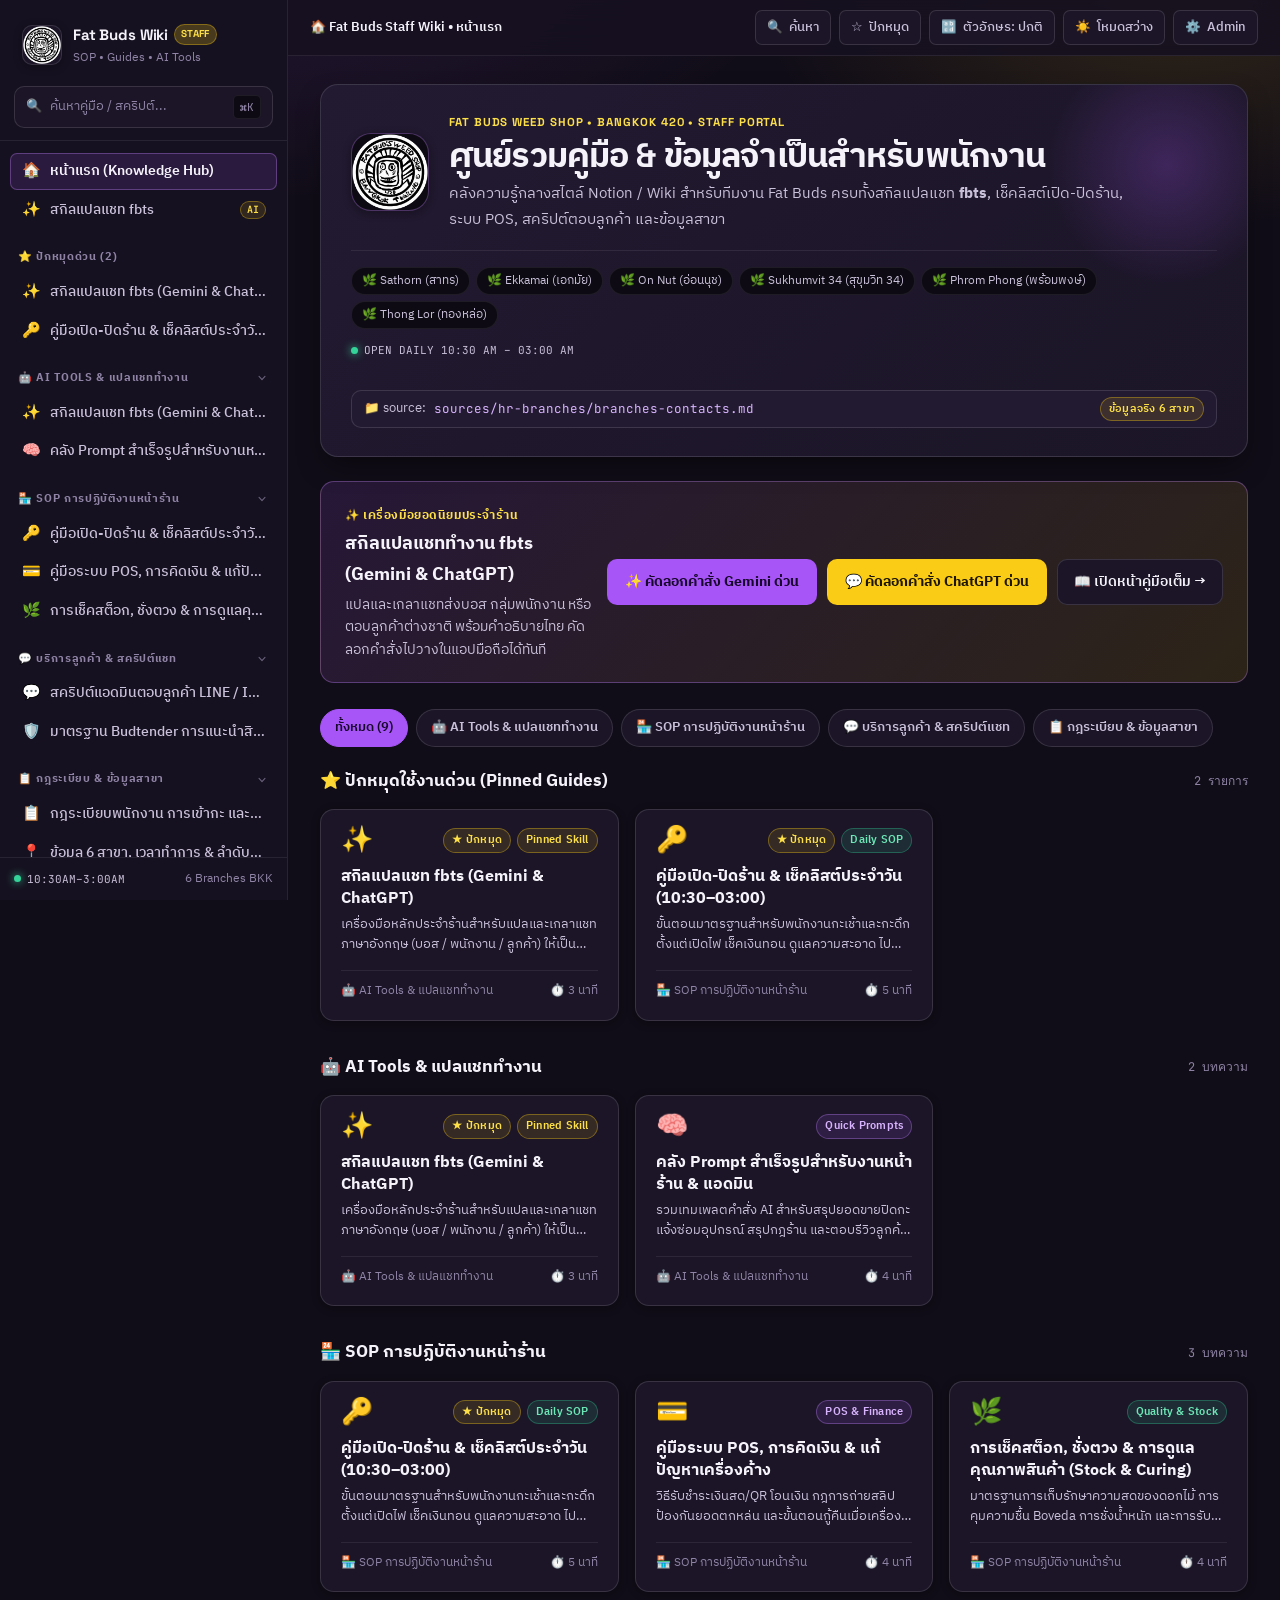
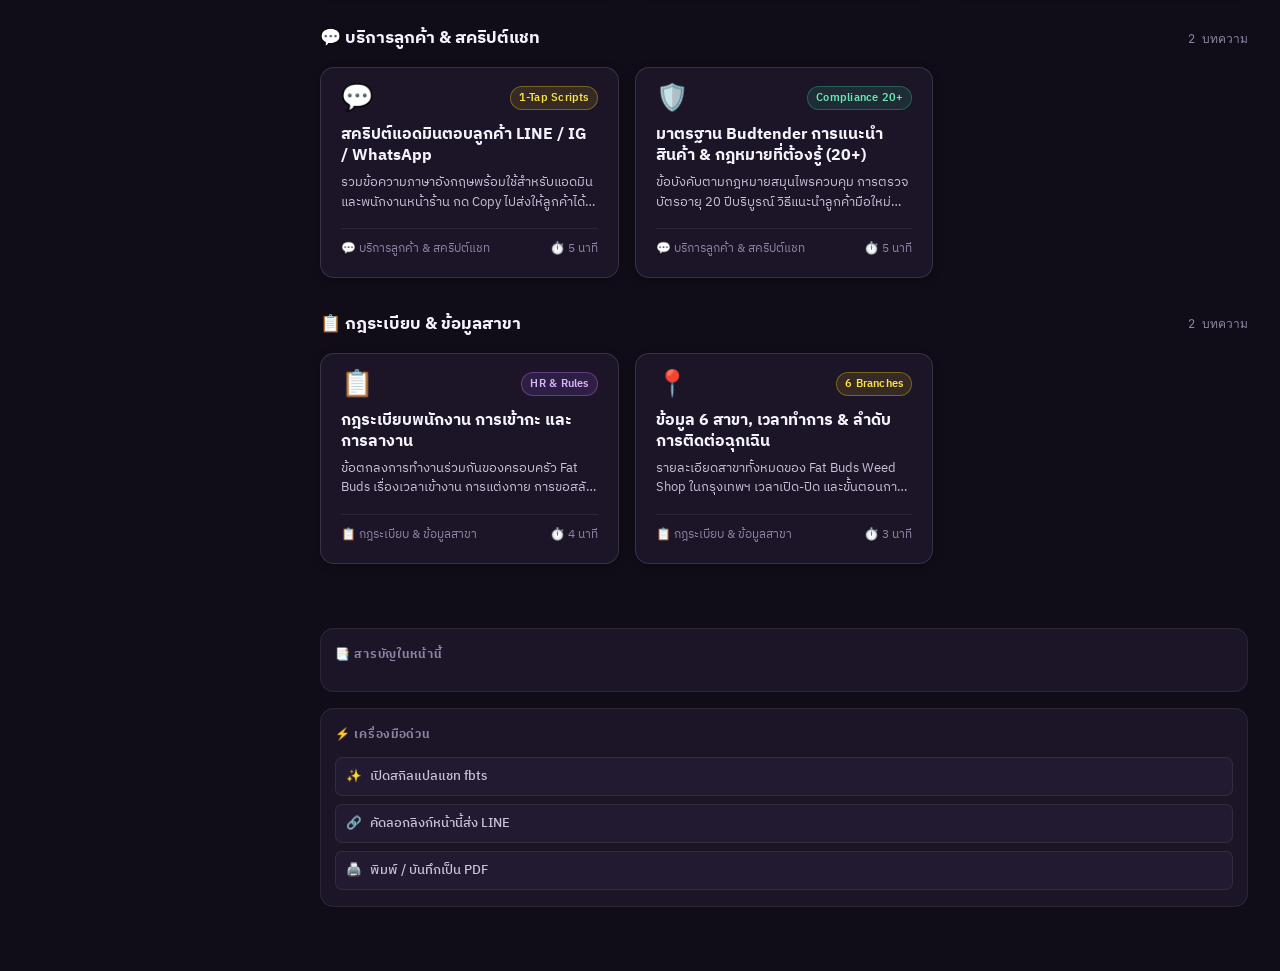
==== commit 64596c99: "Add Admin CMS (/admin), Grounded Sources (sources/), and Mobile UI Polish" ====
--- a/index.html
+++ b/index.html
@@ -55,11 +55,11 @@
       <nav id="sidebar-nav-content" class="sidebar-scroll" aria-label="หมวดหมู่คู่มือ"></nav>
 
       <div class="sidebar-footer">
-        <span class="shop-hours-pill">
+        <span class="shop-hours-pill tabular-nums">
           <span class="status-dot" aria-hidden="true"></span>
           <span>10:30AM–3:00AM</span>
         </span>
-        <span>6 Branches BKK</span>
+        <span class="tabular-nums">6 Branches BKK</span>
       </div>
     </aside>
 
@@ -86,12 +86,12 @@
           <button
             id="btn-topbar-search"
             type="button"
-            class="icon-btn"
+            class="icon-btn hide-on-mobile"
             data-open-search="true"
             title="ค้นหาด่วน (Ctrl+K / Cmd+K)"
           >
             <span aria-hidden="true">🔍</span>
-            <span class="hide-on-mobile">ค้นหา</span>
+            <span>ค้นหา</span>
           </button>
 
           <button
@@ -124,6 +124,16 @@
             <span aria-hidden="true">☀️</span>
             <span class="hide-on-mobile">โหมดสว่าง</span>
           </button>
+
+          <a
+            href="/admin"
+            id="btn-topbar-admin"
+            class="icon-btn hide-on-mobile"
+            title="เข้าสู่ระบบ Admin CMS เพื่อจัดการคู่มือ"
+          >
+            <span aria-hidden="true">⚙️</span>
+            <span>Admin</span>
+          </a>
         </div>
       </header>
 
@@ -158,6 +168,26 @@
     </div>
   </div>
 
+  <!-- ==================== MOBILE BOTTOM THUMB BAR ==================== -->
+  <nav id="mobile-bottom-bar" class="mobile-bottom-bar" aria-label="เมนูด่วนมือถือ">
+    <button type="button" class="bottom-nav-btn is-active" data-nav-target="home" aria-label="หน้าแรก">
+      <span class="bottom-nav-icon" aria-hidden="true">🏠</span>
+      <span class="bottom-nav-label">หน้าแรก</span>
+    </button>
+    <button type="button" class="bottom-nav-btn" data-open-search="true" aria-label="ค้นหาคู่มือ">
+      <span class="bottom-nav-icon" aria-hidden="true">🔍</span>
+      <span class="bottom-nav-label">ค้นหา</span>
+    </button>
+    <button type="button" class="bottom-nav-btn" data-nav-target="daily-open-close" aria-label="เช็คลิสต์เปิดปิดร้าน">
+      <span class="bottom-nav-icon" aria-hidden="true">📋</span>
+      <span class="bottom-nav-label">เช็คลิสต์</span>
+    </button>
+    <a href="/admin" class="bottom-nav-btn" aria-label="จัดการระบบแอดมิน">
+      <span class="bottom-nav-icon" aria-hidden="true">⚙️</span>
+      <span class="bottom-nav-label">แอดมิน</span>
+    </a>
+  </nav>
+
   <!-- ==================== INSTANT SEARCH MODAL (CMD+K) ==================== -->
   <div id="search-modal-backdrop" class="search-modal-backdrop" role="dialog" aria-modal="true" aria-label="ค้นหาคู่มือพนักงาน" hidden>
     <div class="search-modal">
--- a/styles.css
+++ b/styles.css
@@ -1,6 +1,7 @@
 /* ============================================================================
    FAT BUDS WEED SHOP • STAFF WIKI & KNOWLEDGE HUB
    Design System: Notion / Modern Wiki with Dark Purple-Gold & Light Mode
+   Crafted under Emil Kowalski Micro-interactions & Impeccable Mobile Ergonomics
    ============================================================================ */
 
 :root,
@@ -15,7 +16,7 @@
   --bg-surface-hover: #29203b;
   --bg-inset: #0d0a13;
   --bg-code: #0b0811;
-  --bg-glass: rgba(22, 17, 32, 0.84);
+  --bg-glass: rgba(22, 17, 32, 0.88);
 
   /* Typography Ink */
   --text-primary: #f5f2fa;
@@ -80,7 +81,7 @@
   --bg-surface-hover: #ede7f3;
   --bg-inset: #f2eef7;
   --bg-code: #1b1526;
-  --bg-glass: rgba(251, 250, 248, 0.88);
+  --bg-glass: rgba(251, 250, 248, 0.90);
 
   /* Typography Ink */
   --text-primary: #1f172b;
@@ -198,9 +199,72 @@
 
 button:focus-visible,
 a:focus-visible,
-input:focus-visible {
+input:focus-visible,
+select:focus-visible,
+textarea:focus-visible {
   outline: 2px solid var(--gold-accent);
   outline-offset: 2px;
+}
+
+/* ==================== TABULAR NUMS & SCANNABILITY ==================== */
+.tabular-nums,
+.shop-hours-pill,
+.checklist-meta,
+.home-section-count,
+.doc-prop-val,
+.wiki-table td,
+.source-trace-bar,
+.source-trace-pill {
+  font-variant-numeric: tabular-nums;
+  font-feature-settings: "tnum";
+}
+
+/* ==================== EMIL KOWALSKI MICRO-INTERACTIONS ==================== */
+/* Tactile Touch Feedback: transition-transform 150ms ease-out active:scale-[0.97] */
+button,
+.icon-btn,
+.btn-primary-purple,
+.btn-primary-gold,
+.btn-secondary-outline,
+.btn-copy-script,
+.guide-card,
+.checklist-row,
+.quick-tool-btn,
+.page-nav-card,
+.cat-filter-btn,
+.bottom-nav-btn,
+.checklist-reset-btn,
+.search-result-item,
+.platform-tab-btn,
+.admin-tab-btn,
+.admin-btn-action,
+.admin-submit-btn,
+.source-trace-copy-btn,
+.workspace-brand,
+.nav-item {
+  transition: transform 150ms ease-out, opacity 150ms ease-out, background 150ms ease-out, border-color 150ms ease-out, color 150ms ease-out;
+}
+
+button:active,
+.icon-btn:active,
+.btn-primary-purple:active,
+.btn-primary-gold:active,
+.btn-secondary-outline:active,
+.btn-copy-script:active,
+.guide-card:active,
+.checklist-row:active,
+.quick-tool-btn:active,
+.page-nav-card:active,
+.cat-filter-btn:active,
+.bottom-nav-btn:active,
+.checklist-reset-btn:active,
+.search-result-item:active,
+.platform-tab-btn:active,
+.admin-tab-btn:active,
+.admin-btn-action:active,
+.admin-submit-btn:active,
+.source-trace-copy-btn:active {
+  transform: scale(0.97);
 }
 
 /* ==================== APP SHELL LAYOUT ==================== */
@@ -222,6 +286,7 @@
   z-index: 40;
   user-select: none;
   overflow: hidden;
+  transition: transform 0.24s cubic-bezier(0.22, 1, 0.36, 1);
 }
 
 .sidebar-header {
@@ -238,7 +303,6 @@
   gap: 11px;
   padding: 6px 8px;
   border-radius: var(--radius-md);
-  transition: background 0.16s ease;
   cursor: pointer;
 }
 
@@ -309,7 +373,6 @@
   border-radius: var(--radius-md);
   color: var(--text-muted);
   font-size: 13px;
-  transition: border-color 0.16s ease, background 0.16s ease, color 0.16s ease;
 }
 
 .sidebar-search-btn:hover {
@@ -415,7 +478,6 @@
   border: 1px solid transparent;
   width: 100%;
   text-align: left;
-  transition: background 0.14s ease, color 0.14s ease, border-color 0.14s ease;
   line-height: 1.38;
 }
 
@@ -559,7 +621,6 @@
   border-radius: 5px;
   color: var(--text-secondary);
   font-size: 13px;
-  transition: background 0.14s ease, color 0.14s ease;
 }
 
 .breadcrumb-link:hover {
@@ -597,7 +658,6 @@
   color: var(--text-secondary);
   font-size: 12.5px;
   font-weight: 500;
-  transition: background 0.15s ease, color 0.15s ease, border-color 0.15s ease;
 }
 
 .icon-btn:hover {
@@ -809,7 +869,6 @@
   background: var(--bg-surface);
   border: 1px solid var(--border-default);
   color: var(--text-secondary);
-  transition: all 0.15s ease;
 }
 
 .cat-filter-btn:hover {
@@ -854,47 +913,40 @@
 
 .guide-cards-grid {
   display: grid;
-  grid-template-columns: repeat(auto-fill, minmax(295px, 1fr));
-  gap: 14px;
+  grid-template-columns: repeat(auto-fill, minmax(280px, 1fr));
+  gap: 16px;
 }
 
 .guide-card {
+  display: flex;
+  flex-direction: column;
+  padding: 18px 20px;
+  border-radius: var(--radius-lg);
   background: var(--bg-surface);
   border: 1px solid var(--border-default);
-  border-radius: var(--radius-lg);
-  padding: 18px 20px;
-  display: flex;
-  flex-direction: column;
-  gap: 10px;
-  transition: transform 0.16s ease, border-color 0.16s ease, box-shadow 0.16s ease;
+  box-shadow: var(--shadow-sm);
   cursor: pointer;
-  text-align: left;
   position: relative;
 }
 
 .guide-card:hover {
-  transform: translateY(-2px);
+  background: var(--bg-surface-elevated);
   border-color: var(--purple-border);
   box-shadow: var(--shadow-md);
+  transform: translateY(-2px);
 }
 
 .guide-card-top {
   display: flex;
-  align-items: center;
+  align-items: flex-start;
   justify-content: space-between;
-  gap: 8px;
+  gap: 10px;
+  margin-bottom: 12px;
 }
 
 .guide-card-icon {
-  font-size: 22px;
-  width: 38px;
-  height: 38px;
-  border-radius: 10px;
-  background: var(--bg-surface-elevated);
-  border: 1px solid var(--border-subtle);
-  display: flex;
-  align-items: center;
-  justify-content: center;
+  font-size: 26px;
+  line-height: 1;
 }
 
 .guide-card-badges {
@@ -911,6 +963,7 @@
   background: var(--purple-soft);
   color: var(--purple-text);
   border: 1px solid var(--purple-border);
+  letter-spacing: 0.02em;
 }
 
 .pill-badge.gold {
@@ -925,60 +978,129 @@
   border-color: var(--emerald-border);
 }
 
+.pill-badge.rose {
+  background: var(--rose-soft);
+  color: var(--rose-text);
+  border-color: var(--rose-border);
+}
+
 .guide-card-title {
   font-size: 16px;
   font-weight: 700;
-  margin: 0;
-  color: var(--text-primary);
-  line-height: 1.38;
+  color: var(--text-primary);
+  margin: 0 0 6px;
+  line-height: 1.35;
 }
 
 .guide-card-desc {
-  font-size: 13.5px;
+  font-size: 13px;
   color: var(--text-secondary);
-  margin: 0;
-  line-height: 1.55;
+  margin: 0 0 16px;
+  line-height: 1.5;
   flex: 1;
+  display: -webkit-box;
+  -webkit-line-clamp: 2;
+  -webkit-box-orient: vertical;
+  overflow: hidden;
 }
 
 .guide-card-footer {
   display: flex;
   align-items: center;
   justify-content: space-between;
-  gap: 8px;
+  font-size: 12px;
+  color: var(--text-muted);
   padding-top: 10px;
   border-top: 1px solid var(--border-subtle);
-  font-size: 12px;
+}
+
+/* ==================== GROUNDED SOURCE TRACING BAR ==================== */
+.source-trace-bar {
+  display: flex;
+  flex-wrap: wrap;
+  align-items: center;
+  justify-content: space-between;
+  gap: 10px;
+  padding: 10px 14px;
+  border-radius: var(--radius-md);
+  background: var(--bg-surface-elevated);
+  border: 1px solid var(--border-default);
+  margin: 16px 0 24px;
+  font-size: 12.5px;
+  color: var(--text-secondary);
+}
+
+.source-trace-left {
+  display: inline-flex;
+  align-items: center;
+  gap: 8px;
+  min-width: 0;
+  flex-wrap: wrap;
+}
+
+.source-trace-path {
+  font-family: var(--font-mono);
+  color: var(--purple-text);
+  word-break: break-all;
+}
+
+.source-trace-copy-btn {
+  display: inline-flex;
+  align-items: center;
+  gap: 5px;
+  padding: 4px 9px;
+  border-radius: var(--radius-sm);
+  background: var(--bg-surface);
+  border: 1px solid var(--border-default);
+  font-size: 11.5px;
+  color: var(--text-primary);
+  cursor: pointer;
+}
+
+.source-trace-copy-btn:hover {
+  background: var(--bg-surface-hover);
+  border-color: var(--purple-border);
+}
+
+.source-trace-pill {
+  font-size: 11px;
+  padding: 2px 8px;
+  border-radius: 999px;
+  background: var(--bg-inset);
+  border: 1px solid var(--border-subtle);
   color: var(--text-muted);
 }
 
-/* ==================== NOTION DOCUMENT / ARTICLE VIEW ==================== */
+/* ==================== DOCUMENT / ARTICLE VIEW ==================== */
+.wiki-doc {
+  max-width: 820px;
+}
+
 .doc-header {
+  margin-bottom: 28px;
   padding-bottom: 22px;
-  margin-bottom: 26px;
-  border-bottom: 1px solid var(--border-default);
+  border-bottom: 1px solid var(--border-subtle);
 }
 
 .doc-eyebrow-row {
   display: flex;
-  flex-wrap: wrap;
-  align-items: center;
-  gap: 8px;
-  margin-bottom: 12px;
+  align-items: center;
+  gap: 10px;
+  margin-bottom: 14px;
 }
 
 .doc-icon-large {
-  font-size: 32px;
+  font-size: 38px;
   line-height: 1;
 }
 
 .doc-title {
   font-family: var(--font-display);
-  font-size: clamp(24px, 3.5vw, 34px);
-  font-weight: 700;
-  letter-spacing: -0.02em;
+  font-size: clamp(26px, 4vw, 36px);
+  font-weight: 700;
+  letter-spacing: -0.025em;
   line-height: 1.2;
-  margin: 0 0 12px;
+  margin: 0 0 8px;
   color: var(--text-primary);
 }
 
@@ -986,156 +1108,366 @@
   font-size: 16px;
   color: var(--text-secondary);
   margin: 0 0 16px;
-  line-height: 1.6;
-}
-
-/* Notion Property Metadata Rows */
+  line-height: 1.55;
+}
+
 .doc-properties {
   display: flex;
   flex-wrap: wrap;
-  gap: 10px 20px;
-  padding: 12px 16px;
-  border-radius: var(--radius-md);
-  background: var(--bg-surface);
-  border: 1px solid var(--border-subtle);
+  gap: 14px 22px;
+  padding-top: 14px;
+  border-top: 1px solid var(--border-subtle);
   font-size: 13px;
 }
 
 .doc-prop {
   display: flex;
   align-items: center;
-  gap: 7px;
+  gap: 6px;
 }
 
 .doc-prop-label {
   color: var(--text-muted);
+}
+
+.doc-prop-val {
+  color: var(--text-primary);
   font-weight: 500;
 }
 
-.doc-prop-val {
-  color: var(--text-primary);
-  font-weight: 600;
-}
-
-/* Article Typography & Blocks */
+/* Document Body Elements */
+.doc-content {
+  font-size: 15.5px;
+  line-height: 1.75;
+  color: var(--text-primary);
+}
+
 .doc-content h2 {
   font-family: var(--font-display);
-  font-size: calc(1.32rem * var(--doc-font-scale));
-  font-weight: 700;
-  color: var(--text-primary);
-  margin: 34px 0 12px;
+  font-size: 22px;
+  font-weight: 700;
+  margin: 36px 0 14px;
   padding-bottom: 8px;
   border-bottom: 1px solid var(--border-subtle);
-  display: flex;
-  align-items: center;
-  gap: 8px;
-  line-height: 1.35;
-}
-
-.doc-content h2:first-child {
-  margin-top: 0;
+  color: var(--text-primary);
+  scroll-margin-top: 80px;
 }
 
 .doc-content h3 {
-  font-size: calc(1.08rem * var(--doc-font-scale));
-  font-weight: 700;
-  color: var(--text-primary);
-  margin: 22px 0 10px;
-  line-height: 1.4;
-}
-
-.doc-content p {
-  margin: 0 0 14px;
+  font-size: 18px;
+  font-weight: 700;
+  margin: 26px 0 10px;
+  color: var(--text-primary);
+  scroll-margin-top: 80px;
+}
+
+.doc-content h4 {
+  font-size: 15.5px;
+  font-weight: 700;
+  margin: 20px 0 8px;
   color: var(--text-secondary);
 }
 
-.doc-content ul,
-.doc-content ol {
+.doc-content p,
+.doc-paragraph {
   margin: 0 0 16px;
-  padding-left: 22px;
   color: var(--text-secondary);
 }
 
-.doc-content li {
+.doc-content strong {
+  color: var(--text-primary);
+  font-weight: 600;
+}
+
+.doc-content em {
+  font-style: italic;
+  color: var(--text-primary);
+}
+
+.doc-list {
+  margin: 0 0 18px;
+  padding-left: 24px;
+  color: var(--text-secondary);
+}
+
+.doc-list li {
   margin-bottom: 6px;
-}
-
-.doc-content li strong {
-  color: var(--text-primary);
 }
 
 .inline-code {
   font-family: var(--font-mono);
   font-size: 0.88em;
-  padding: 2px 7px;
-  border-radius: 6px;
-  background: var(--purple-soft);
-  color: var(--purple-text);
-  border: 1px solid var(--purple-border);
-}
-
-/* Notion Callout Boxes */
+  padding: 2px 6px;
+  border-radius: 5px;
+  background: var(--bg-inset);
+  color: var(--gold-text);
+  border: 1px solid var(--border-subtle);
+}
+
+.code-block {
+  background: var(--bg-code);
+  border: 1px solid var(--border-default);
+  border-radius: var(--radius-md);
+  padding: 14px 16px;
+  overflow-x: auto;
+  font-family: var(--font-mono);
+  font-size: 13.5px;
+  line-height: 1.6;
+  color: var(--text-primary);
+  margin: 0 0 18px;
+}
+
+.doc-link {
+  color: var(--purple-accent-hover);
+  text-decoration: underline;
+  text-underline-offset: 3px;
+}
+
+.doc-link:hover {
+  color: var(--gold-accent);
+}
+
+/* Notion-style Callout Blocks */
+.callout,
 .notion-callout {
   display: flex;
   align-items: flex-start;
-  gap: 12px;
-  padding: 15px 18px;
+  gap: 14px;
+  padding: 16px 18px;
   border-radius: var(--radius-md);
-  margin: 16px 0;
-  border: 1px solid var(--border-default);
-  background: var(--bg-surface);
-  font-size: calc(0.95rem * var(--doc-font-scale));
-}
-
+  margin: 20px 0;
+  border: 1px solid transparent;
+}
+
+.callout-icon,
 .notion-callout-icon {
-  font-size: 19px;
-  line-height: 1.3;
+  font-size: 22px;
+  line-height: 1;
   flex-shrink: 0;
-}
-
+  margin-top: 1px;
+}
+
+.callout-body,
 .notion-callout-body {
   flex: 1;
   min-width: 0;
 }
 
+.callout-title,
 .notion-callout-title {
   font-weight: 700;
-  color: var(--text-primary);
-  margin: 0 0 4px;
-}
-
+  font-size: 15px;
+  margin-bottom: 4px;
+  color: var(--text-primary);
+}
+
+.callout-text,
 .notion-callout-text {
+  font-size: 14px;
+  line-height: 1.65;
+  color: var(--text-secondary);
   margin: 0;
-  color: var(--text-secondary);
-}
-
+}
+
+.callout-purple,
 .notion-callout.purple {
   background: var(--purple-soft);
   border-color: var(--purple-border);
 }
 
+.callout-gold,
 .notion-callout.gold {
   background: var(--gold-soft);
   border-color: var(--gold-border);
 }
 
+.callout-emerald,
 .notion-callout.emerald {
   background: var(--emerald-soft);
   border-color: var(--emerald-border);
 }
 
+.callout-rose,
 .notion-callout.rose {
   background: var(--rose-soft);
   border-color: var(--rose-border);
 }
 
-/* Interactive SOP Checklists */
+/* Script Card Block (1-Tap Copy on Staff Mobile) */
+.script-grid {
+  display: flex;
+  flex-direction: column;
+  gap: 12px;
+  margin: 14px 0 22px;
+}
+
+.script-card {
+  background: var(--bg-surface-elevated);
+  border: 1px solid var(--purple-border);
+  border-radius: var(--radius-md);
+  padding: 16px;
+  margin: 16px 0;
+  box-shadow: var(--shadow-sm);
+}
+
+.script-grid .script-card {
+  margin: 0;
+}
+
+.script-card-header,
+.script-card-head {
+  display: flex;
+  align-items: center;
+  justify-content: space-between;
+  flex-wrap: wrap;
+  gap: 12px;
+  margin-bottom: 10px;
+}
+
+.script-card-title {
+  font-weight: 700;
+  font-size: 14px;
+  color: var(--gold-text);
+  display: flex;
+  align-items: center;
+  gap: 6px;
+}
+
+.btn-copy-script,
+.script-copy-btn {
+  display: inline-flex;
+  align-items: center;
+  gap: 6px;
+  padding: 6px 12px;
+  border-radius: var(--radius-sm);
+  background: var(--purple-accent);
+  color: var(--purple-ink);
+  border: none;
+  font-size: 12px;
+  font-weight: 700;
+}
+
+.btn-copy-script:hover,
+.script-copy-btn:hover {
+  background: var(--purple-accent-hover);
+}
+
+.btn-copy-script.is-copied,
+.script-copy-btn.is-copied {
+  background: var(--emerald-accent);
+  color: #042416;
+}
+
+.script-text,
+.script-code-box {
+  font-family: var(--font-mono);
+  font-size: 13.5px;
+  line-height: 1.6;
+  background: var(--bg-inset);
+  padding: 12px 14px;
+  border-radius: var(--radius-sm);
+  border: 1px solid var(--border-subtle);
+  color: var(--text-primary);
+  margin: 0;
+  white-space: pre-wrap;
+  word-break: break-word;
+}
+
+.script-card-footer,
+.script-thai-note {
+  margin: 8px 0 0;
+  font-size: 12px;
+  color: var(--text-muted);
+}
+
+/* Notion Toggle Details */
+.notion-toggle {
+  background: var(--bg-surface);
+  border: 1px solid var(--border-default);
+  border-radius: var(--radius-md);
+  padding: 12px 16px;
+  margin: 14px 0;
+}
+
+.notion-toggle-summary,
+.notion-toggle summary {
+  font-weight: 600;
+  font-size: 14.5px;
+  cursor: pointer;
+  color: var(--text-primary);
+  user-select: none;
+  display: flex;
+  align-items: center;
+  justify-content: space-between;
+  gap: 10px;
+}
+
+.notion-toggle summary::-webkit-details-marker {
+  display: none;
+}
+
+.notion-toggle-content,
+.notion-toggle-body {
+  margin-top: 12px;
+  padding-top: 12px;
+  border-top: 1px solid var(--border-subtle);
+  color: var(--text-secondary);
+  font-size: 14px;
+  line-height: 1.65;
+}
+
+.doc-divider {
+  border: none;
+  border-top: 1px solid var(--border-subtle);
+  margin: 26px 0 14px;
+}
+
+/* Wiki Tables */
+.wiki-table-wrapper,
+.wiki-table-wrap {
+  overflow-x: auto;
+  margin: 20px 0;
+  border-radius: var(--radius-md);
+  border: 1px solid var(--border-default);
+}
+
+.wiki-table {
+  width: 100%;
+  border-collapse: collapse;
+  font-size: 13.5px;
+  text-align: left;
+}
+
+.wiki-table th {
+  background: var(--bg-surface-elevated);
+  padding: 10px 14px;
+  font-weight: 700;
+  border-bottom: 1px solid var(--border-default);
+  color: var(--text-primary);
+}
+
+.wiki-table td {
+  padding: 10px 14px;
+  border-bottom: 1px solid var(--border-subtle);
+  color: var(--text-secondary);
+}
+
+.wiki-table tr:last-child td {
+  border-bottom: none;
+}
+
+.wiki-table tr:hover td {
+  background: var(--bg-surface-hover);
+}
+
+/* Interactive Checklists */
 .checklist-box {
   background: var(--bg-surface);
   border: 1px solid var(--border-default);
   border-radius: var(--radius-lg);
   padding: 18px 20px;
-  margin: 16px 0 22px;
+  margin: 22px 0;
+  box-shadow: var(--shadow-sm);
 }
 
 .checklist-header {
@@ -1149,83 +1481,73 @@
 
 .checklist-title {
   font-weight: 700;
-  font-size: 15px;
-  color: var(--text-primary);
-  display: flex;
-  align-items: center;
-  gap: 8px;
+  font-size: 15.5px;
+  color: var(--text-primary);
 }
 
 .checklist-meta {
-  display: flex;
-  align-items: center;
-  gap: 10px;
   font-size: 12.5px;
   color: var(--text-muted);
+  display: flex;
+  align-items: center;
+  gap: 10px;
 }
 
 .checklist-reset-btn {
-  background: transparent;
-  border: 1px solid var(--border-default);
-  color: var(--text-muted);
-  border-radius: 6px;
-  padding: 3px 9px;
+  background: none;
+  border: none;
+  color: var(--rose-text);
   font-size: 12px;
+  font-weight: 600;
+  padding: 2px 6px;
+  border-radius: 4px;
 }
 
 .checklist-reset-btn:hover {
-  color: var(--text-primary);
-  border-color: var(--purple-border);
+  background: var(--rose-soft);
 }
 
 .checklist-progress-bar {
   height: 6px;
+  background: var(--bg-inset);
   border-radius: 999px;
-  background: var(--bg-inset);
   overflow: hidden;
   margin-bottom: 14px;
 }
 
 .checklist-progress-fill {
   height: 100%;
-  background: linear-gradient(90deg, var(--purple-accent), var(--gold-accent));
-  border-radius: 999px;
-  transition: width 0.22s ease;
+  background: linear-gradient(90deg, var(--purple-accent), var(--emerald-accent));
+  transition: width 0.3s cubic-bezier(0.22, 1, 0.36, 1);
 }
 
 .checklist-items {
   display: flex;
   flex-direction: column;
-  gap: 8px;
+  gap: 6px;
 }
 
 .checklist-row {
   display: flex;
-  align-items: flex-start;
-  gap: 11px;
-  padding: 10px 12px;
+  align-items: center;
+  gap: 12px;
+  padding: 10px 14px;
   border-radius: var(--radius-sm);
   background: var(--bg-surface-elevated);
   border: 1px solid var(--border-subtle);
   cursor: pointer;
-  transition: border-color 0.14s ease, opacity 0.14s ease;
+  user-select: none;
+  min-height: 44px;
 }
 
 .checklist-row:hover {
-  border-color: var(--purple-border);
-}
-
-.checklist-row input[type="checkbox"] {
-  width: 18px;
-  height: 18px;
-  margin-top: 2px;
-  accent-color: var(--purple-accent);
-  cursor: pointer;
-  flex-shrink: 0;
+  background: var(--bg-surface-hover);
+  border-color: var(--border-default);
 }
 
 .checklist-row.is-checked {
   opacity: 0.65;
+  background: var(--bg-inset);
 }
 
 .checklist-row.is-checked .checklist-label {
@@ -1236,295 +1558,17 @@
 .checklist-label {
   font-size: 14px;
   color: var(--text-primary);
-  line-height: 1.5;
-}
-
-/* Copyable Chat Script & Prompt Cards */
-.script-grid {
-  display: flex;
-  flex-direction: column;
-  gap: 12px;
-  margin: 14px 0 22px;
-}
-
-.script-card {
-  background: var(--bg-surface);
-  border: 1px solid var(--border-default);
-  border-radius: var(--radius-md);
-  padding: 15px 16px;
-  display: flex;
-  flex-direction: column;
-  gap: 10px;
-}
-
-.script-card-head {
-  display: flex;
-  align-items: center;
-  justify-content: space-between;
-  gap: 10px;
-  flex-wrap: wrap;
-}
-
-.script-card-title {
-  font-size: 14px;
-  font-weight: 700;
-  color: var(--text-primary);
-  display: flex;
-  align-items: center;
-  gap: 7px;
-}
-
-.script-copy-btn {
-  display: inline-flex;
-  align-items: center;
-  gap: 6px;
-  padding: 6px 12px;
-  border-radius: var(--radius-sm);
-  font-size: 12.5px;
-  font-weight: 600;
-  background: var(--purple-soft);
-  color: var(--purple-text);
-  border: 1px solid var(--purple-border);
-  transition: all 0.15s ease;
-}
-
-.script-copy-btn:hover {
-  background: var(--purple-accent);
-  color: var(--purple-ink);
-}
-
-.script-copy-btn.is-copied {
-  background: var(--emerald-accent);
-  color: #042416;
-  border-color: var(--emerald-accent);
-}
-
-.script-code-box {
-  margin: 0;
-  padding: 12px 14px;
-  border-radius: var(--radius-sm);
-  background: var(--bg-inset);
-  border: 1px solid var(--border-subtle);
-  font-family: var(--font-sans);
-  font-size: 13.8px;
-  color: var(--text-primary);
-  white-space: pre-wrap;
-  word-break: break-word;
-  line-height: 1.58;
-}
-
-.script-thai-note {
-  margin: 0;
-  font-size: 12.5px;
-  color: var(--text-muted);
-}
-
-/* ==================== FBTS SKILL INSTALLER WIDGET ==================== */
-.fbts-installer-card {
-  background: var(--bg-surface);
-  border: 1px solid var(--purple-border);
-  border-radius: var(--radius-lg);
-  padding: 20px;
-  margin: 18px 0 26px;
-  box-shadow: var(--shadow-sm);
-}
-
-.platform-tabs {
-  display: grid;
-  grid-template-columns: 1fr 1fr;
-  gap: 10px;
-  margin-bottom: 18px;
-}
-
-.platform-tab-btn {
-  display: flex;
-  align-items: center;
-  justify-content: center;
-  gap: 10px;
-  padding: 12px 14px;
-  border-radius: var(--radius-md);
-  border: 1px solid var(--border-default);
-  background: var(--bg-surface-elevated);
-  color: var(--text-secondary);
-  font-weight: 700;
-  font-size: 14px;
-  transition: all 0.16s ease;
-}
-
-.platform-tab-btn[data-platform="gemini"].is-active {
-  background: var(--purple-soft-strong);
-  border-color: var(--purple-accent);
-  color: var(--text-primary);
-  box-shadow: inset 0 0 0 1px var(--purple-accent);
-}
-
-.platform-tab-btn[data-platform="chatgpt"].is-active {
-  background: var(--gold-soft-strong);
-  border-color: var(--gold-accent);
-  color: var(--text-primary);
-  box-shadow: inset 0 0 0 1px var(--gold-accent);
-}
-
-.btn-primary-purple,
-.btn-primary-gold,
-.btn-secondary-outline {
-  display: inline-flex;
-  align-items: center;
-  justify-content: center;
-  gap: 8px;
-  padding: 13px 18px;
-  border-radius: var(--radius-md);
-  font-size: 14.5px;
-  font-weight: 700;
-  border: 1px solid transparent;
-  transition: all 0.16s ease;
-  width: 100%;
-}
-
-.btn-primary-purple {
-  background: var(--purple-accent);
-  color: var(--purple-ink);
-  box-shadow: var(--shadow-sm);
-}
-
-.btn-primary-purple:hover {
-  background: var(--purple-accent-hover);
-}
-
-.btn-primary-gold {
-  background: var(--gold-accent);
-  color: var(--gold-ink);
-  box-shadow: var(--shadow-sm);
-}
-
-.btn-primary-gold:hover {
-  background: var(--gold-accent-hover);
-}
-
-.btn-secondary-outline {
-  background: var(--bg-surface-elevated);
-  color: var(--text-primary);
-  border-color: var(--border-default);
-  font-weight: 600;
-}
-
-.btn-secondary-outline:hover {
-  border-color: var(--purple-border);
-  background: var(--bg-surface-hover);
-}
-
-.installer-btn-stack {
-  display: flex;
-  flex-direction: column;
-  gap: 10px;
-  margin: 14px 0;
-}
-
-.code-preview-details {
-  margin-top: 14px;
-  border: 1px solid var(--border-default);
-  border-radius: var(--radius-md);
-  background: var(--bg-inset);
-  overflow: hidden;
-}
-
-.code-preview-details summary {
-  padding: 11px 14px;
-  font-size: 13px;
-  font-weight: 600;
-  color: var(--text-secondary);
-  cursor: pointer;
-  user-select: none;
-}
-
-.code-preview-details pre {
-  margin: 0;
-  padding: 14px;
-  border-top: 1px solid var(--border-subtle);
-  background: var(--bg-code);
-  color: #e9d5ff;
-  font-family: var(--font-mono);
-  font-size: 12px;
-  overflow-x: auto;
-  white-space: pre-wrap;
-  line-height: 1.55;
-}
-
-/* ==================== TABLES & ACCORDIONS ==================== */
-.wiki-table-wrap {
-  overflow-x: auto;
-  margin: 14px 0 22px;
-  border: 1px solid var(--border-default);
-  border-radius: var(--radius-md);
-  background: var(--bg-surface);
-}
-
-.wiki-table {
-  width: 100%;
-  border-collapse: collapse;
-  font-size: 13.5px;
-  text-align: left;
-}
-
-.wiki-table th,
-.wiki-table td {
-  padding: 11px 14px;
-  border-bottom: 1px solid var(--border-subtle);
-  vertical-align: top;
-}
-
-.wiki-table th {
-  background: var(--bg-surface-elevated);
-  color: var(--text-primary);
-  font-weight: 700;
-  font-size: 12.5px;
-  text-transform: uppercase;
-  letter-spacing: 0.03em;
-}
-
-.wiki-table tr:last-child td {
-  border-bottom: none;
-}
-
-.notion-toggle {
-  border: 1px solid var(--border-default);
-  border-radius: var(--radius-md);
-  background: var(--bg-surface);
-  margin: 10px 0;
-  overflow: hidden;
-}
-
-.notion-toggle summary {
-  padding: 12px 16px;
-  font-weight: 600;
-  color: var(--text-primary);
-  cursor: pointer;
-  list-style: none;
-  display: flex;
-  align-items: center;
-  justify-content: space-between;
-  gap: 10px;
-}
-
-.notion-toggle summary::-webkit-details-marker {
-  display: none;
-}
-
-.notion-toggle-body {
-  padding: 0 16px 14px;
-  color: var(--text-secondary);
-  border-top: 1px solid var(--border-subtle);
-  padding-top: 12px;
-}
-
-/* ==================== PREVIOUS / NEXT ARTICLE PAGINATION ==================== */
+  flex: 1;
+}
+
+/* Document Pagination */
 .doc-pagination {
   display: grid;
   grid-template-columns: 1fr 1fr;
-  gap: 14px;
-  margin-top: 42px;
+  gap: 16px;
+  margin-top: 48px;
   padding-top: 24px;
-  border-top: 1px solid var(--border-default);
+  border-top: 1px solid var(--border-subtle);
 }
 
 .page-nav-card {
@@ -1536,22 +1580,22 @@
   background: var(--bg-surface);
   border: 1px solid var(--border-default);
   text-align: left;
-  transition: border-color 0.15s ease, transform 0.15s ease;
-}
-
-.page-nav-card:hover {
-  border-color: var(--purple-border);
-  transform: translateY(-1px);
 }
 
 .page-nav-card.next {
   text-align: right;
+}
+
+.page-nav-card:hover {
+  background: var(--bg-surface-elevated);
+  border-color: var(--purple-border);
 }
 
 .page-nav-dir {
   font-size: 11.5px;
   color: var(--text-muted);
-  font-weight: 600;
+  text-transform: uppercase;
+  letter-spacing: 0.04em;
 }
 
 .page-nav-title {
@@ -1560,24 +1604,26 @@
   color: var(--text-primary);
 }
 
-/* ==================== RIGHT SIDEBAR: ON-PAGE TOC ==================== */
+/* ==================== RIGHT STICKY TOC ==================== */
 .wiki-toc-aside {
   position: sticky;
-  top: 82px;
+  top: calc(var(--topbar-height) + 24px);
+  max-height: calc(100vh - var(--topbar-height) - 48px);
+  overflow-y: auto;
   display: flex;
   flex-direction: column;
-  gap: 18px;
+  gap: 16px;
 }
 
 .toc-box {
   background: var(--bg-surface);
   border: 1px solid var(--border-subtle);
   border-radius: var(--radius-lg);
-  padding: 16px;
+  padding: 16px 14px;
 }
 
 .toc-heading {
-  font-size: 11.5px;
+  font-size: 12px;
   font-weight: 700;
   text-transform: uppercase;
   letter-spacing: 0.06em;
@@ -1591,42 +1637,41 @@
   padding: 0;
   display: flex;
   flex-direction: column;
-  gap: 4px;
+  gap: 2px;
 }
 
 .toc-link {
   display: block;
-  font-size: 12.8px;
-  color: var(--text-muted);
   padding: 5px 8px;
-  border-left: 2px solid transparent;
-  border-radius: 0 6px 6px 0;
-  line-height: 1.4;
+  border-radius: var(--radius-sm);
+  font-size: 12.5px;
+  color: var(--text-secondary);
+  line-height: 1.35;
   transition: all 0.14s ease;
-}
-
-.toc-link:hover {
-  color: var(--text-primary);
-  background: var(--bg-surface-hover);
-}
-
-.toc-link.is-active {
-  color: var(--gold-text);
-  border-left-color: var(--gold-accent);
-  background: var(--gold-soft);
-  font-weight: 600;
 }
 
 .toc-link.toc-h3 {
   padding-left: 18px;
   font-size: 12px;
+  color: var(--text-muted);
+}
+
+.toc-link:hover {
+  background: var(--bg-surface-hover);
+  color: var(--text-primary);
+}
+
+.toc-link.is-active {
+  background: var(--purple-soft);
+  color: var(--purple-text);
+  font-weight: 600;
 }
 
 .quick-tools-card {
   background: var(--bg-surface);
   border: 1px solid var(--border-subtle);
   border-radius: var(--radius-lg);
-  padding: 14px 16px;
+  padding: 16px 14px;
   display: flex;
   flex-direction: column;
   gap: 8px;
@@ -1636,34 +1681,206 @@
   display: flex;
   align-items: center;
   gap: 8px;
-  width: 100%;
   padding: 8px 10px;
   border-radius: var(--radius-sm);
   background: var(--bg-surface-elevated);
   border: 1px solid var(--border-subtle);
-  color: var(--text-secondary);
   font-size: 12.5px;
   font-weight: 500;
+  color: var(--text-secondary);
   text-align: left;
-  transition: all 0.14s ease;
+  width: 100%;
 }
 
 .quick-tool-btn:hover {
+  background: var(--bg-surface-hover);
   border-color: var(--purple-border);
   color: var(--text-primary);
 }
 
-/* ==================== SEARCH MODAL (CMD+K) ==================== */
+/* ==================== FBTS INSTALLER WIDGET ==================== */
+.fbts-installer-card {
+  background: var(--bg-surface-elevated);
+  border: 1px solid var(--purple-border);
+  border-radius: var(--radius-lg);
+  padding: 20px;
+  margin: 24px 0;
+  box-shadow: var(--shadow-sm);
+}
+
+.platform-tabs {
+  display: grid;
+  grid-template-columns: 1fr 1fr;
+  gap: 8px;
+  margin-bottom: 18px;
+}
+
+.platform-tab-btn {
+  padding: 10px 14px;
+  border-radius: var(--radius-md);
+  font-size: 13.5px;
+  font-weight: 600;
+  background: var(--bg-surface);
+  border: 1px solid var(--border-default);
+  color: var(--text-secondary);
+}
+
+.platform-tab-btn.is-active {
+  background: var(--purple-accent);
+  color: var(--purple-ink);
+  border-color: var(--purple-accent);
+}
+
+.installer-btn-stack {
+  display: flex;
+  flex-direction: column;
+  gap: 10px;
+  margin-top: 14px;
+}
+
+.btn-primary-purple {
+  display: inline-flex;
+  align-items: center;
+  justify-content: center;
+  gap: 8px;
+  padding: 11px 18px;
+  border-radius: var(--radius-md);
+  background: var(--purple-accent);
+  color: var(--purple-ink);
+  border: none;
+  font-size: 14px;
+  font-weight: 700;
+}
+
+.btn-primary-purple:hover {
+  background: var(--purple-accent-hover);
+}
+
+.btn-primary-gold {
+  display: inline-flex;
+  align-items: center;
+  justify-content: center;
+  gap: 8px;
+  padding: 11px 18px;
+  border-radius: var(--radius-md);
+  background: var(--gold-accent);
+  color: var(--gold-ink);
+  border: none;
+  font-size: 14px;
+  font-weight: 700;
+}
+
+.btn-primary-gold:hover {
+  background: var(--gold-accent-hover);
+}
+
+.btn-secondary-outline {
+  display: inline-flex;
+  align-items: center;
+  justify-content: center;
+  gap: 8px;
+  padding: 10px 16px;
+  border-radius: var(--radius-md);
+  background: var(--bg-surface);
+  border: 1px solid var(--border-default);
+  color: var(--text-primary);
+  font-size: 13.5px;
+  font-weight: 600;
+}
+
+.btn-secondary-outline:hover {
+  background: var(--bg-surface-elevated);
+  border-color: var(--purple-border);
+}
+
+.code-preview-details {
+  margin-top: 14px;
+  font-size: 12.5px;
+}
+
+.code-preview-details summary {
+  cursor: pointer;
+  color: var(--text-muted);
+  user-select: none;
+}
+
+.code-preview-details pre {
+  margin-top: 8px;
+  max-height: 280px;
+  overflow-y: auto;
+  background: var(--bg-inset);
+  padding: 12px;
+  border-radius: var(--radius-sm);
+  border: 1px solid var(--border-subtle);
+  font-family: var(--font-mono);
+  font-size: 11.5px;
+}
+
+/* ==================== MOBILE BOTTOM THUMB BAR ==================== */
+.mobile-bottom-bar {
+  display: none;
+  position: fixed;
+  bottom: 0;
+  left: 0;
+  right: 0;
+  height: calc(62px + env(safe-area-inset-bottom, 0px));
+  padding-bottom: env(safe-area-inset-bottom, 0px);
+  background: var(--bg-glass);
+  backdrop-filter: blur(18px);
+  -webkit-backdrop-filter: blur(18px);
+  border-top: 1px solid var(--border-default);
+  z-index: 50;
+  align-items: center;
+  justify-content: space-around;
+  box-shadow: 0 -4px 20px rgba(0, 0, 0, 0.45);
+}
+
+.bottom-nav-btn {
+  display: flex;
+  flex-direction: column;
+  align-items: center;
+  justify-content: center;
+  gap: 3px;
+  padding: 6px 14px;
+  border: none;
+  background: transparent;
+  color: var(--text-muted);
+  font-size: 11px;
+  font-weight: 500;
+  flex: 1;
+  text-align: center;
+  min-height: 48px;
+}
+
+.bottom-nav-btn:hover {
+  color: var(--text-primary);
+}
+
+.bottom-nav-btn.is-active {
+  color: var(--gold-accent);
+  font-weight: 700;
+}
+
+.bottom-nav-icon {
+  font-size: 18px;
+  line-height: 1;
+}
+
+.bottom-nav-label {
+  line-height: 1.2;
+}
+
+/* ==================== SEARCH MODAL ==================== */
 .search-modal-backdrop {
   position: fixed;
   inset: 0;
   z-index: 100;
-  background: rgba(8, 5, 14, 0.72);
+  background: rgba(8, 5, 13, 0.76);
   backdrop-filter: blur(6px);
   display: flex;
   align-items: flex-start;
   justify-content: center;
-  padding: 8vh 16px 24px;
+  padding: clamp(20px, 8vh, 80px) 16px 20px;
 }
 
 .search-modal-backdrop[hidden] {
@@ -1671,8 +1888,7 @@
 }
 
 .search-modal {
-  width: 100%;
-  max-width: 640px;
+  width: min(100%, 580px);
   background: var(--bg-surface);
   border: 1px solid var(--purple-border);
   border-radius: var(--radius-xl);
@@ -1680,7 +1896,19 @@
   overflow: hidden;
   display: flex;
   flex-direction: column;
-  max-height: 78vh;
+  max-height: 74vh;
+  animation: modalEnter 0.2s cubic-bezier(0.22, 1, 0.36, 1);
+}
+
+@keyframes modalEnter {
+  from {
+    opacity: 0;
+    transform: translateY(-8px) scale(0.98);
+  }
+  to {
+    opacity: 1;
+    transform: translateY(0) scale(1);
+  }
 }
 
 .search-input-bar {
@@ -1694,9 +1922,9 @@
 
 .search-input {
   flex: 1;
+  border: none;
   background: transparent;
-  border: none;
-  font-size: 16px;
+  font-size: 15.5px;
   color: var(--text-primary);
   outline: none;
 }
@@ -1723,7 +1951,6 @@
   border: 1px solid transparent;
   width: 100%;
   text-align: left;
-  transition: all 0.12s ease;
 }
 
 .search-result-item:hover,
@@ -1769,19 +1996,6 @@
   justify-content: space-between;
   font-size: 12px;
   color: var(--text-muted);
-}
-
-/* ==================== MOBILE SIDEBAR BACKDROP ==================== */
-.sidebar-backdrop {
-  position: fixed;
-  inset: 0;
-  z-index: 35;
-  background: rgba(7, 4, 12, 0.65);
-  backdrop-filter: blur(3px);
-}
-
-.sidebar-backdrop[hidden] {
-  display: none;
 }
 
 /* ==================== TOAST NOTIFICATION ==================== */
@@ -1794,7 +2008,7 @@
   width: min(92vw, 420px);
   pointer-events: none;
   opacity: 0;
-  transition: opacity 0.22s ease, transform 0.22s ease;
+  transition: opacity 0.22s cubic-bezier(0.22, 1, 0.36, 1), transform 0.22s cubic-bezier(0.22, 1, 0.36, 1);
 }
 
 .toast.is-visible {
@@ -1814,6 +2028,363 @@
   text-align: center;
 }
 
+/* ==================== MOBILE SIDEBAR BACKDROP ==================== */
+.sidebar-backdrop {
+  position: fixed;
+  inset: 0;
+  z-index: 35;
+  background: rgba(7, 4, 12, 0.65);
+  backdrop-filter: blur(3px);
+}
+
+.sidebar-backdrop[hidden] {
+  display: none;
+}
+
+/* ==================== ADMIN CMS SPECIFIC STYLES ==================== */
+.admin-body {
+  min-height: 100vh;
+  display: flex;
+  flex-direction: column;
+}
+
+.admin-auth-container {
+  min-height: 100vh;
+  display: flex;
+  align-items: center;
+  justify-content: center;
+  padding: 24px 16px;
+}
+
+.admin-login-card {
+  width: min(100%, 420px);
+  background: var(--bg-surface);
+  border: 1px solid var(--purple-border);
+  border-radius: var(--radius-xl);
+  padding: 32px 28px;
+  box-shadow: var(--shadow-modal);
+  position: relative;
+}
+
+.admin-back-home {
+  display: inline-block;
+  font-size: 12.5px;
+  color: var(--text-muted);
+  margin-bottom: 16px;
+}
+
+.admin-back-home:hover {
+  color: var(--gold-accent);
+}
+
+.admin-login-header {
+  text-align: center;
+  margin-bottom: 24px;
+}
+
+.admin-login-logo {
+  display: block;
+  margin: 0 auto 14px;
+  border-radius: 14px;
+  border: 1px solid var(--purple-border);
+  box-shadow: var(--shadow-sm);
+}
+
+.admin-login-title {
+  font-family: var(--font-display);
+  font-size: 22px;
+  font-weight: 700;
+  margin: 0 0 6px;
+  color: var(--text-primary);
+}
+
+.admin-login-subtitle {
+  font-size: 13px;
+  color: var(--text-secondary);
+  margin: 0;
+  line-height: 1.5;
+}
+
+.admin-login-form {
+  display: flex;
+  flex-direction: column;
+  gap: 16px;
+}
+
+.admin-form-group {
+  display: flex;
+  flex-direction: column;
+  gap: 6px;
+  text-align: left;
+}
+
+.admin-form-label {
+  font-size: 13px;
+  font-weight: 600;
+  color: var(--text-secondary);
+}
+
+.admin-form-input {
+  width: 100%;
+  padding: 12px 14px;
+  border-radius: var(--radius-md);
+  background: var(--bg-inset);
+  border: 1px solid var(--border-default);
+  color: var(--text-primary);
+  font-size: 16px;
+}
+
+.admin-form-input:focus {
+  border-color: var(--gold-accent);
+  outline: none;
+}
+
+.admin-submit-btn {
+  width: 100%;
+  padding: 12px;
+  font-size: 15px;
+}
+
+.admin-login-error {
+  padding: 10px 12px;
+  border-radius: var(--radius-sm);
+  background: var(--rose-soft);
+  border: 1px solid var(--rose-border);
+  color: var(--rose-text);
+  font-size: 13px;
+  text-align: center;
+}
+
+.admin-login-footer {
+  margin-top: 20px;
+  padding-top: 16px;
+  border-top: 1px solid var(--border-subtle);
+  text-align: center;
+}
+
+.btn-text-muted {
+  background: none;
+  border: none;
+  color: var(--text-muted);
+  font-size: 12.5px;
+  cursor: pointer;
+}
+
+.btn-text-muted:hover {
+  color: var(--gold-accent);
+}
+
+/* Admin CMS Editor Shell */
+.admin-editor-shell {
+  display: flex;
+  flex-direction: column;
+  min-height: 100vh;
+  padding-bottom: 74px; /* for sticky bottom bar */
+}
+
+.admin-topbar {
+  height: 56px;
+  background: var(--bg-glass);
+  backdrop-filter: blur(14px);
+  -webkit-backdrop-filter: blur(14px);
+  border-bottom: 1px solid var(--border-subtle);
+  padding: 0 20px;
+  display: flex;
+  align-items: center;
+  justify-content: space-between;
+  gap: 12px;
+  position: sticky;
+  top: 0;
+  z-index: 30;
+}
+
+.admin-topbar-left {
+  display: flex;
+  align-items: center;
+  gap: 12px;
+}
+
+.admin-brand-link {
+  display: flex;
+  align-items: center;
+  gap: 8px;
+}
+
+.admin-mini-logo {
+  border-radius: 8px;
+}
+
+.admin-brand-text {
+  font-family: var(--font-display);
+  font-size: 15px;
+  font-weight: 700;
+  color: var(--text-primary);
+}
+
+.admin-topbar-right {
+  display: flex;
+  align-items: center;
+  gap: 8px;
+}
+
+/* File Toolbar */
+.admin-file-toolbar {
+  padding: 12px 20px;
+  background: var(--bg-surface);
+  border-bottom: 1px solid var(--border-default);
+  display: flex;
+  flex-wrap: wrap;
+  align-items: center;
+  justify-content: space-between;
+  gap: 12px;
+}
+
+.admin-selector-col {
+  display: flex;
+  align-items: center;
+  gap: 10px;
+  flex: 1;
+  min-width: 260px;
+}
+
+.admin-select-label {
+  font-size: 13px;
+  font-weight: 600;
+  color: var(--text-muted);
+  white-space: nowrap;
+}
+
+.admin-file-select {
+  flex: 1;
+  max-width: 460px;
+  padding: 8px 12px;
+  border-radius: var(--radius-md);
+  background: var(--bg-surface-elevated);
+  border: 1px solid var(--border-default);
+  color: var(--text-primary);
+  font-size: 14px;
+}
+
+.admin-file-meta-col {
+  display: flex;
+  align-items: center;
+  gap: 10px;
+}
+
+/* Mobile Tabs (Editor vs Preview) */
+.admin-mobile-tabs {
+  display: none;
+  background: var(--bg-surface-elevated);
+  border-bottom: 1px solid var(--border-default);
+  padding: 6px 12px;
+  gap: 8px;
+}
+
+.admin-tab-btn {
+  flex: 1;
+  padding: 8px 12px;
+  border-radius: var(--radius-sm);
+  background: transparent;
+  border: 1px solid transparent;
+  font-size: 13.5px;
+  font-weight: 600;
+  color: var(--text-secondary);
+}
+
+.admin-tab-btn.is-active {
+  background: var(--purple-soft);
+  color: var(--purple-text);
+  border-color: var(--purple-border);
+}
+
+/* Workspace 2-Column Grid */
+.admin-workspace-grid {
+  flex: 1;
+  display: grid;
+  grid-template-columns: 1fr 1fr;
+  gap: 0;
+  min-height: 0;
+}
+
+.admin-col {
+  display: flex;
+  flex-direction: column;
+  min-height: 0;
+  height: calc(100vh - 56px - 58px - 74px);
+}
+
+.admin-editor-column {
+  border-right: 1px solid var(--border-default);
+}
+
+.admin-col-header {
+  padding: 8px 16px;
+  background: var(--bg-inset);
+  border-bottom: 1px solid var(--border-subtle);
+  display: flex;
+  align-items: center;
+  justify-content: space-between;
+  font-size: 12px;
+  color: var(--text-muted);
+}
+
+.admin-col-title {
+  font-weight: 700;
+  color: var(--text-secondary);
+  text-transform: uppercase;
+  letter-spacing: 0.04em;
+}
+
+.admin-editor-textarea {
+  flex: 1;
+  width: 100%;
+  padding: 16px 20px;
+  border: none;
+  background: var(--bg-code);
+  color: var(--text-primary);
+  font-family: var(--font-mono);
+  font-size: 14.5px;
+  line-height: 1.65;
+  resize: none;
+  outline: none;
+}
+
+.admin-preview-scroll {
+  flex: 1;
+  overflow-y: auto;
+  padding: 24px 28px;
+  background: var(--bg-canvas);
+}
+
+/* Admin Sticky Bottom Bar */
+.admin-sticky-bar {
+  position: fixed;
+  bottom: 0;
+  left: 0;
+  right: 0;
+  height: calc(64px + env(safe-area-inset-bottom, 0px));
+  padding: 10px 20px calc(10px + env(safe-area-inset-bottom, 0px));
+  background: var(--bg-glass);
+  backdrop-filter: blur(18px);
+  -webkit-backdrop-filter: blur(18px);
+  border-top: 1px solid var(--border-default);
+  z-index: 45;
+  box-shadow: 0 -4px 24px rgba(0, 0, 0, 0.45);
+}
+
+.admin-sticky-inner {
+  max-width: 1200px;
+  margin: 0 auto;
+  display: flex;
+  align-items: center;
+  justify-content: flex-end;
+  gap: 12px;
+}
+
+.admin-btn-action {
+  min-height: 42px;
+}
+
 /* ==================== RESPONSIVE BREAKPOINTS ==================== */
 @media (max-width: 1080px) {
   .wiki-body-grid {
@@ -1843,7 +2414,6 @@
     bottom: 0;
     width: min(86vw, 310px);
     transform: translateX(-104%);
-    transition: transform 0.24s cubic-bezier(0.22, 1, 0.36, 1);
     box-shadow: var(--shadow-lg);
   }
 
@@ -1860,7 +2430,7 @@
   }
 
   .wiki-body-grid {
-    padding: 18px 14px 48px;
+    padding: 18px 14px calc(88px + env(safe-area-inset-bottom, 0px));
   }
 
   .home-hero {
@@ -1881,8 +2451,57 @@
     grid-template-columns: 1fr;
   }
 
+  /* Mobile Bottom Thumb Bar displays on mobile */
+  .mobile-bottom-bar {
+    display: flex;
+  }
+
+  /* Anti iOS Safari auto-zoom: input/select/textarea must be 16px */
+  input,
+  select,
+  textarea,
+  .admin-file-select,
+  .admin-editor-textarea {
+    font-size: 16px !important;
+  }
+
+  .checklist-row {
+    min-height: 48px;
+  }
+
   .hide-on-mobile {
+    display: none !important;
+  }
+
+  /* Admin CMS on Mobile */
+  .admin-mobile-tabs {
+    display: flex;
+  }
+
+  .admin-workspace-grid {
+    grid-template-columns: 1fr;
+  }
+
+  .admin-workspace-grid[data-mobile-tab="editor"] .admin-preview-column {
     display: none;
+  }
+
+  .admin-workspace-grid[data-mobile-tab="preview"] .admin-editor-column {
+    display: none;
+  }
+
+  .admin-col {
+    height: calc(100vh - 56px - 110px - 74px);
+  }
+
+  .admin-sticky-inner {
+    justify-content: stretch;
+  }
+
+  .admin-btn-action {
+    flex: 1;
+    font-size: 13px;
+    padding: 8px 10px;
   }
 }
 
@@ -1891,7 +2510,9 @@
   .wiki-topbar,
   .wiki-toc-aside,
   .doc-pagination,
-  .toast {
+  .toast,
+  .mobile-bottom-bar,
+  .admin-sticky-bar {
     display: none !important;
   }
 
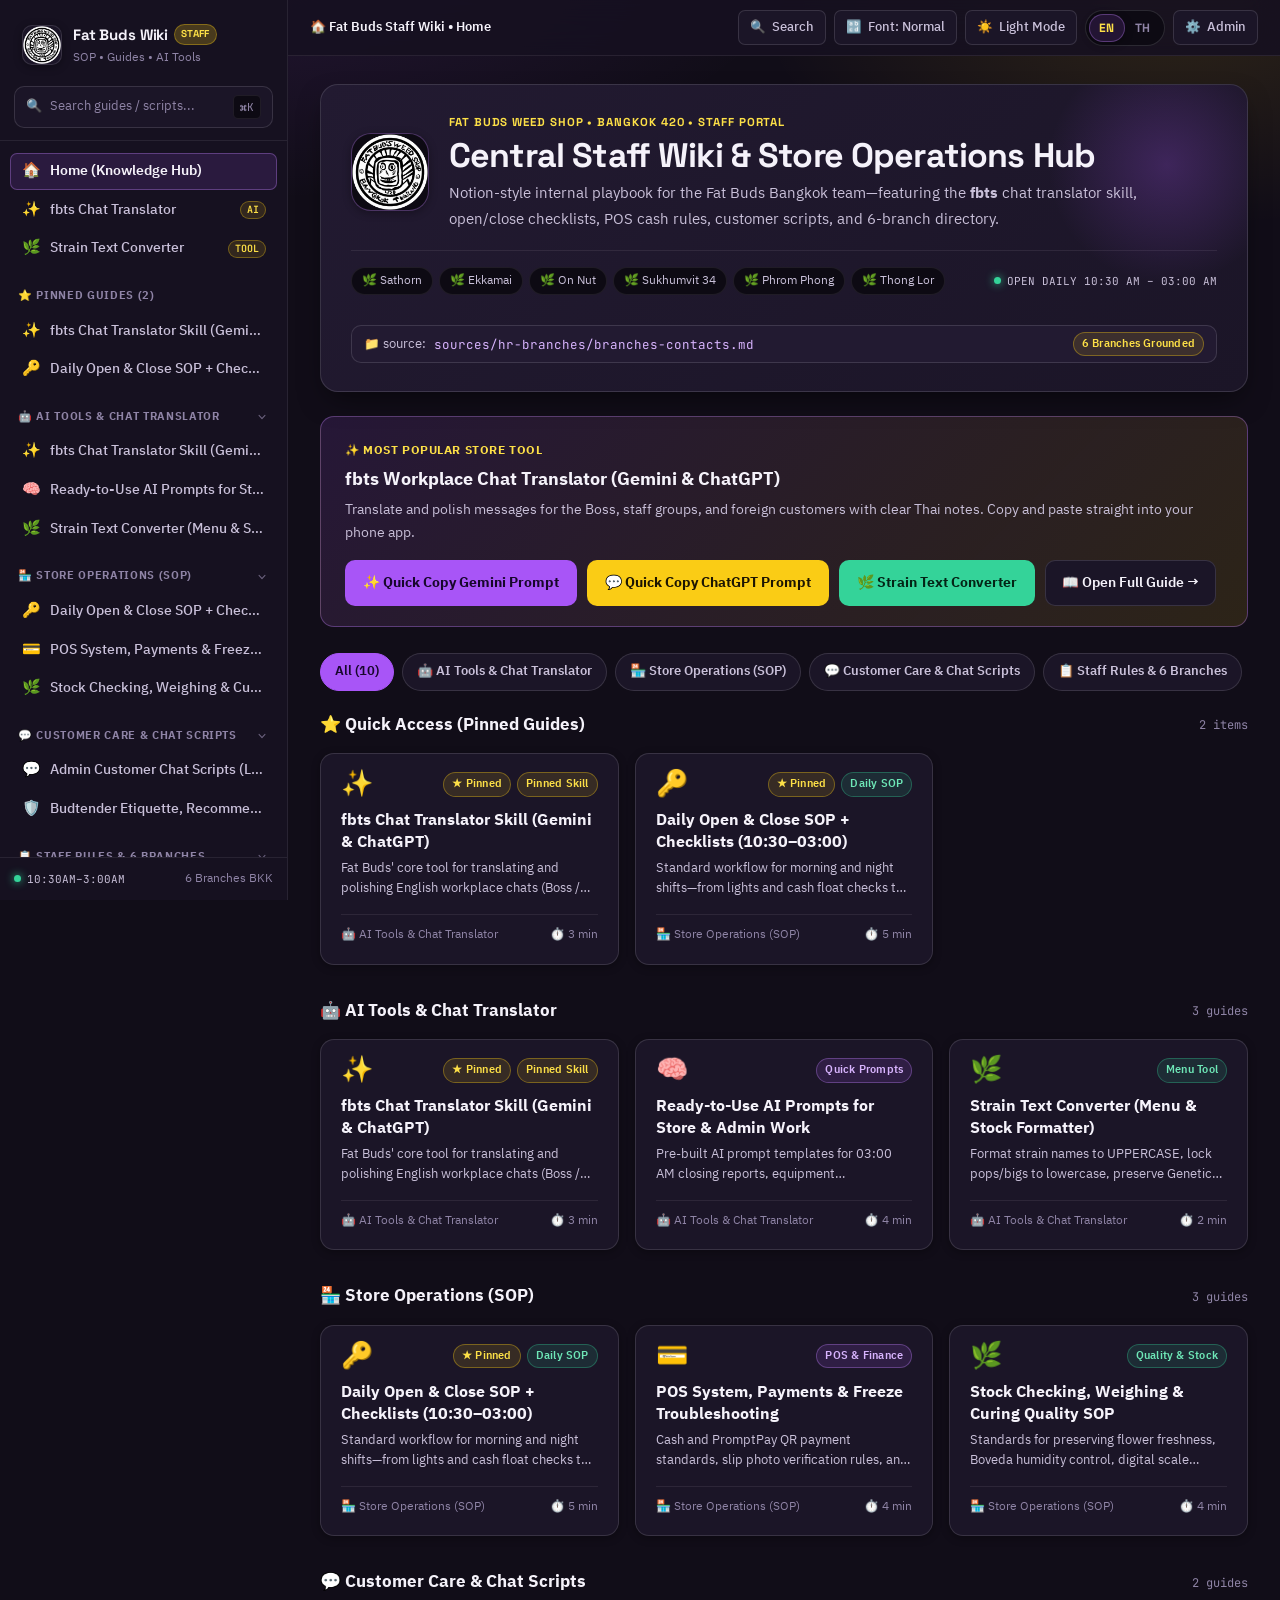
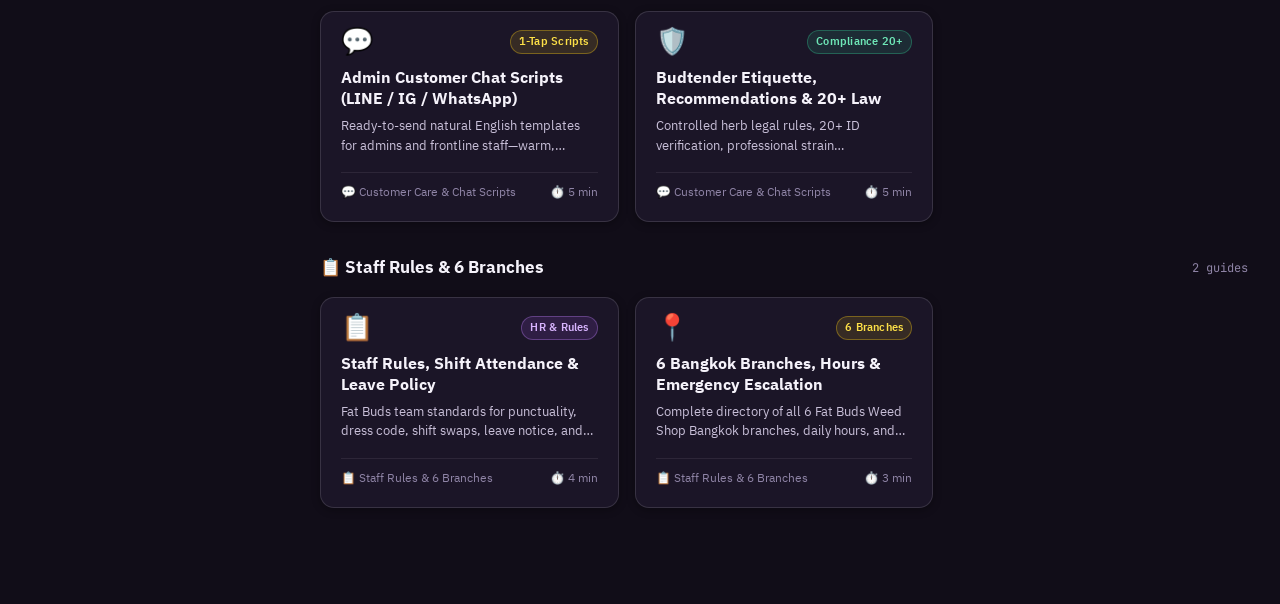
==== commit e7cfa7c4: "chore: pre-deploy check & updates" ====
--- a/index.html
+++ b/index.html
@@ -1,18 +1,18 @@
 <!DOCTYPE html>
-<html lang="th" data-theme="dark" data-font-size="normal">
+<html lang="en" data-lang="en" data-theme="dark" data-font-size="normal">
 <head>
   <meta charset="UTF-8" />
   <meta name="viewport" content="width=device-width, initial-scale=1.0" />
   <meta name="theme-color" content="#110d18" />
-  <title>Fat Buds Weed Shop • Staff Wiki &amp; Knowledge Hub (คู่มือพนักงาน &amp; สกิล fbts)</title>
+  <title>Fat Buds Weed Shop • Staff Wiki &amp; Knowledge Hub (SOPs &amp; fbts Skill)</title>
   <meta
     name="description"
-    content="ศูนย์รวมข้อมูลจำเป็นและคู่มือปฏิบัติงานสำหรับพนักงาน Fat Buds Weed Shop Bangkok (SOP เปิด-ปิดร้าน, ระบบ POS, สคริปต์แชทลูกค้า, กฎระเบียบ 6 สาขา และสกิลแปลแชท fbts สำหรับ Gemini &amp; ChatGPT)"
+    content="Central staff knowledge hub and SOP manual for Fat Buds Weed Shop Bangkok (Opening-Closing SOPs, POS & Cash, Customer Chat Scripts, 6 Branches Directory, and fbts AI Chat Translator for Gemini & ChatGPT)."
   />
   <meta property="og:title" content="Fat Buds Weed Shop • Staff Wiki &amp; Knowledge Hub" />
   <meta
     property="og:description"
-    content="เว็บคลังความรู้สไตล์ Notion / Wiki สำหรับทีมงาน Fat Buds รวม SOP หน้าร้าน สคริปต์แอดมิน และสกิลแปลแชท fbts"
+    content="Notion-style internal knowledge base for Fat Buds Bangkok staff featuring frontline SOPs, 1-tap customer chat scripts, and the fbts chat translator skill."
   />
   <meta property="og:type" content="website" />
   <meta property="og:image" content="assets/fatbuds-logo.png" />
@@ -25,13 +25,31 @@
     rel="stylesheet"
   />
   <link rel="stylesheet" href="styles.css" />
+  <script>
+    (function () {
+      try {
+        var saved = localStorage.getItem('fb_wiki_lang_v1');
+        var navLang = navigator.language || (navigator.languages && navigator.languages[0]) || navigator.userLanguage || '';
+        var lang = (saved === 'th' || saved === '"th"') ? 'th' : (saved === 'en' || saved === '"en"') ? 'en' : (String(navLang).trim().toLowerCase().indexOf('th') === 0 ? 'th' : 'en');
+        document.documentElement.lang = lang;
+        document.documentElement.setAttribute('data-lang', lang);
+      } catch (e) {}
+    })();
+  </script>
 </head>
 <body>
   <div class="wiki-shell">
     <!-- ==================== LEFT SIDEBAR (NOTION NAVIGATION) ==================== -->
-    <aside id="wiki-sidebar" class="wiki-sidebar" aria-label="เมนูหลักคลังข้อมูลพนักงาน">
+    <aside id="wiki-sidebar" class="wiki-sidebar" aria-label="Staff Wiki Navigation" data-i18n-aria="nav.sidebarAria">
       <div class="sidebar-header">
-        <div class="workspace-brand" data-nav-target="home" role="button" tabindex="0" aria-label="กลับสู่หน้าแรก Fat Buds Staff Wiki">
+        <div
+          class="workspace-brand"
+          data-nav-target="home"
+          role="button"
+          tabindex="0"
+          aria-label="Back to Fat Buds Staff Wiki Home"
+          data-i18n-aria="nav.brandAria"
+        >
           <img src="assets/fatbuds-logo.png" alt="Fat Buds Logo" class="workspace-logo" width="40" height="40" />
           <div class="workspace-meta">
             <p class="workspace-title">
@@ -45,21 +63,21 @@
         <button id="btn-sidebar-search" type="button" class="sidebar-search-btn" data-open-search="true">
           <span class="sidebar-search-left">
             <span aria-hidden="true">🔍</span>
-            <span>ค้นหาคู่มือ / สคริปต์...</span>
+            <span data-i18n="nav.sidebarSearch">Search guides / scripts...</span>
           </span>
           <kbd class="kbd-shortcut">⌘K</kbd>
         </button>
       </div>
 
       <!-- Dynamic Navigation Tree -->
-      <nav id="sidebar-nav-content" class="sidebar-scroll" aria-label="หมวดหมู่คู่มือ"></nav>
+      <nav id="sidebar-nav-content" class="sidebar-scroll" aria-label="Guide Categories" data-i18n-aria="nav.categoriesAria"></nav>
 
       <div class="sidebar-footer">
         <span class="shop-hours-pill tabular-nums">
           <span class="status-dot" aria-hidden="true"></span>
           <span>10:30AM–3:00AM</span>
         </span>
-        <span class="tabular-nums">6 Branches BKK</span>
+        <span class="tabular-nums" data-i18n="nav.branchesCount">6 Branches BKK</span>
       </div>
     </aside>
 
@@ -75,11 +93,12 @@
             id="btn-mobile-menu"
             type="button"
             class="mobile-menu-btn"
-            aria-label="เปิดเมนูหมวดหมู่"
+            aria-label="Open menu"
+            data-i18n-aria="topbar.menuAria"
           >
             ☰
           </button>
-          <div id="topbar-breadcrumbs" class="breadcrumbs" aria-label="เส้นทางหน้าปัจจุบัน"></div>
+          <div id="topbar-breadcrumbs" class="breadcrumbs" aria-label="Current page breadcrumb" data-i18n-aria="topbar.breadcrumbAria"></div>
         </div>
 
         <div class="topbar-actions">
@@ -88,10 +107,11 @@
             type="button"
             class="icon-btn hide-on-mobile"
             data-open-search="true"
-            title="ค้นหาด่วน (Ctrl+K / Cmd+K)"
+            title="Quick Search (Ctrl+K / Cmd+K)"
+            data-i18n-title="topbar.searchTitle"
           >
             <span aria-hidden="true">🔍</span>
-            <span>ค้นหา</span>
+            <span data-i18n="topbar.search">Search</span>
           </button>
 
           <button
@@ -99,40 +119,49 @@
             type="button"
             class="icon-btn"
             hidden
-            title="ปักหมุดคู่มือนี้ไว้ในเมนูซ้าย"
+            title="Pin this guide to left sidebar"
+            data-i18n-title="topbar.pinTitle"
           >
             <span aria-hidden="true">☆</span>
-            <span>ปักหมุด</span>
+            <span class="hide-on-xs" data-i18n="topbar.pin">Pin</span>
           </button>
 
           <button
             id="btn-font-toggle"
             type="button"
             class="icon-btn"
-            title="ปรับขนาดตัวอักษร"
+            title="Adjust reading font size"
+            data-i18n-title="topbar.fontTitle"
           >
             <span aria-hidden="true">🔡</span>
-            <span class="hide-on-mobile">ตัวอักษร: ปกติ</span>
+            <span class="hide-on-mobile" data-i18n="topbar.fontNormal">Font: Normal</span>
           </button>
 
           <button
             id="btn-theme-toggle"
             type="button"
             class="icon-btn"
-            title="สลับโหมดมืด Purple-Gold / โหมดสว่าง"
+            title="Switch between Dark Purple-Gold and Light Mode"
+            data-i18n-title="topbar.themeTitle"
           >
             <span aria-hidden="true">☀️</span>
-            <span class="hide-on-mobile">โหมดสว่าง</span>
-          </button>
+            <span class="hide-on-mobile" data-i18n="topbar.themeLight">Light Mode</span>
+          </button>
+
+          <div id="lang-toggle" class="lang-toggle" role="group" aria-label="Switch language" data-i18n-aria="topbar.langAria">
+            <button type="button" class="lang-toggle-btn active" data-set-lang="en" aria-pressed="true">EN</button>
+            <button type="button" class="lang-toggle-btn" data-set-lang="th" aria-pressed="false">TH</button>
+          </div>
 
           <a
             href="/admin"
             id="btn-topbar-admin"
             class="icon-btn hide-on-mobile"
-            title="เข้าสู่ระบบ Admin CMS เพื่อจัดการคู่มือ"
+            title="Open Admin CMS to edit guides"
+            data-i18n-title="topbar.adminTitle"
           >
             <span aria-hidden="true">⚙️</span>
-            <span>Admin</span>
+            <span data-i18n="topbar.admin">Admin</span>
           </a>
         </div>
       </header>
@@ -142,25 +171,29 @@
         <main id="wiki-article-container" class="wiki-article-container"></main>
 
         <!-- Right Sticky Table of Contents (Visible on Guide Pages) -->
-        <aside id="wiki-toc-aside" class="wiki-toc-aside" aria-label="สารบัญในบทความ" hidden>
+        <aside id="wiki-toc-aside" class="wiki-toc-aside" aria-label="Article Table of Contents" data-i18n-aria="toc.aria" hidden>
           <div class="toc-box">
-            <h2 class="toc-heading">📑 สารบัญในหน้านี้</h2>
+            <h2 class="toc-heading" data-i18n="toc.heading">📑 On This Page</h2>
             <ul id="toc-list" class="toc-list"></ul>
           </div>
 
           <div class="quick-tools-card">
-            <div class="toc-heading" style="margin-bottom: 4px;">⚡ เครื่องมือด่วน</div>
+            <div class="toc-heading" style="margin-bottom: 4px;" data-i18n="toc.quickTools">⚡ Quick Tools</div>
             <button type="button" class="quick-tool-btn" data-nav-target="fbts-skill">
               <span>✨</span>
-              <span>เปิดสกิลแปลแชท fbts</span>
+              <span data-i18n="toc.openFbts">Open fbts Translator</span>
+            </button>
+            <button type="button" class="quick-tool-btn" id="qa-open-strain-converter" data-nav-target="strain-text-converter">
+              <span>🌿</span>
+              <span data-i18n="toc.openStrainBtn">Strain Text Converter</span>
             </button>
             <button type="button" class="quick-tool-btn" id="btn-copy-page-link">
               <span>🔗</span>
-              <span>คัดลอกลิงก์หน้านี้ส่ง LINE</span>
+              <span data-i18n="toc.copyLink">Copy Page Link for LINE</span>
             </button>
             <button type="button" class="quick-tool-btn" id="btn-print-guide">
               <span>🖨️</span>
-              <span>พิมพ์ / บันทึกเป็น PDF</span>
+              <span data-i18n="toc.printPdf">Print / Save as PDF</span>
             </button>
           </div>
         </aside>
@@ -169,27 +202,27 @@
   </div>
 
   <!-- ==================== MOBILE BOTTOM THUMB BAR ==================== -->
-  <nav id="mobile-bottom-bar" class="mobile-bottom-bar" aria-label="เมนูด่วนมือถือ">
-    <button type="button" class="bottom-nav-btn is-active" data-nav-target="home" aria-label="หน้าแรก">
+  <nav id="mobile-bottom-bar" class="mobile-bottom-bar" aria-label="Mobile Quick Navigation" data-i18n-aria="mobile.navAria">
+    <button type="button" class="bottom-nav-btn is-active" data-nav-target="home" aria-label="Home" data-i18n-aria="mobile.home">
       <span class="bottom-nav-icon" aria-hidden="true">🏠</span>
-      <span class="bottom-nav-label">หน้าแรก</span>
+      <span class="bottom-nav-label" data-i18n="mobile.home">Home</span>
     </button>
-    <button type="button" class="bottom-nav-btn" data-open-search="true" aria-label="ค้นหาคู่มือ">
+    <button type="button" class="bottom-nav-btn" data-open-search="true" aria-label="Search" data-i18n-aria="mobile.search">
       <span class="bottom-nav-icon" aria-hidden="true">🔍</span>
-      <span class="bottom-nav-label">ค้นหา</span>
+      <span class="bottom-nav-label" data-i18n="mobile.search">Search</span>
     </button>
-    <button type="button" class="bottom-nav-btn" data-nav-target="daily-open-close" aria-label="เช็คลิสต์เปิดปิดร้าน">
+    <button type="button" class="bottom-nav-btn" data-nav-target="daily-open-close" aria-label="Checklists" data-i18n-aria="mobile.checklists">
       <span class="bottom-nav-icon" aria-hidden="true">📋</span>
-      <span class="bottom-nav-label">เช็คลิสต์</span>
+      <span class="bottom-nav-label" data-i18n="mobile.checklists">Checklists</span>
     </button>
-    <a href="/admin" class="bottom-nav-btn" aria-label="จัดการระบบแอดมิน">
+    <a href="/admin" class="bottom-nav-btn" aria-label="Admin" data-i18n-aria="mobile.admin">
       <span class="bottom-nav-icon" aria-hidden="true">⚙️</span>
-      <span class="bottom-nav-label">แอดมิน</span>
+      <span class="bottom-nav-label" data-i18n="mobile.admin">Admin</span>
     </a>
   </nav>
 
   <!-- ==================== INSTANT SEARCH MODAL (CMD+K) ==================== -->
-  <div id="search-modal-backdrop" class="search-modal-backdrop" role="dialog" aria-modal="true" aria-label="ค้นหาคู่มือพนักงาน" hidden>
+  <div id="search-modal-backdrop" class="search-modal-backdrop" role="dialog" aria-modal="true" aria-label="Search Staff Wiki" data-i18n-aria="search.modalAria" hidden>
     <div class="search-modal">
       <div class="search-input-bar">
         <span aria-hidden="true" style="font-size: 18px;">🔍</span>
@@ -197,7 +230,8 @@
           id="search-modal-input"
           type="search"
           class="search-input"
-          placeholder="พิมพ์ค้นหาคู่มือ เช่น POS, เปิดร้าน, สคริปต์ลูกค้า, fbts, สาขา..."
+          placeholder="Search guides e.g. POS, opening, customer script, fbts, branch..."
+          data-i18n-placeholder="search.placeholder"
           autocomplete="off"
         />
         <button type="button" class="icon-btn" data-close-search="true" style="padding: 4px 8px; font-size: 11.5px;">
@@ -206,7 +240,7 @@
       </div>
       <div id="search-modal-results" class="search-results"></div>
       <div class="search-modal-footer">
-        <span>ใช้ปุ่ม <strong>↑ ↓</strong> เพื่อเลื่อน และกด <strong>Enter</strong> เพื่อเปิดอ่าน</span>
+        <span data-i18n-html="search.footerHint">Use <strong>↑ ↓</strong> to navigate and <strong>Enter</strong> to open</span>
         <span>Fat Buds Staff Wiki</span>
       </div>
     </div>
@@ -214,7 +248,7 @@
 
   <!-- ==================== TOAST NOTIFICATION ==================== -->
   <div id="toast" class="toast" role="status" aria-live="polite">
-    <div id="toast-inner" class="toast-inner">แจ้งเตือน</div>
+    <div id="toast-inner" class="toast-inner" data-i18n="toast.default">Notification</div>
   </div>
 
   <script src="wiki-data.js"></script>
--- a/styles.css
+++ b/styles.css
@@ -52,6 +52,7 @@
   --emerald-soft: rgba(52, 211, 153, 0.12);
   --emerald-border: rgba(52, 211, 153, 0.32);
   --emerald-text: #6ee7b7;
+  --emerald-ink: #042416;
 
   --rose-accent: #fb7185;
   --rose-soft: rgba(251, 113, 133, 0.12);
@@ -117,6 +118,7 @@
   --emerald-soft: rgba(5, 150, 105, 0.10);
   --emerald-border: rgba(5, 150, 105, 0.28);
   --emerald-text: #065f46;
+  --emerald-ink: #ffffff;
 
   --rose-accent: #e11d48;
   --rose-soft: rgba(225, 29, 72, 0.09);
@@ -160,6 +162,10 @@
   box-sizing: border-box;
 }
 
+[hidden] {
+  display: none !important;
+}
+
 html {
   scroll-behavior: smooth;
   scroll-padding-top: 76px;
@@ -225,6 +231,7 @@
 .icon-btn,
 .btn-primary-purple,
 .btn-primary-gold,
+.btn-primary-emerald,
 .btn-secondary-outline,
 .btn-copy-script,
 .guide-card,
@@ -241,7 +248,8 @@
 .admin-submit-btn,
 .source-trace-copy-btn,
 .workspace-brand,
-.nav-item {
+.nav-item,
+.lang-toggle-btn {
   transition: transform 150ms ease-out, opacity 150ms ease-out, background 150ms ease-out, border-color 150ms ease-out, color 150ms ease-out;
 }
 
@@ -249,6 +257,7 @@
 .icon-btn:active,
 .btn-primary-purple:active,
 .btn-primary-gold:active,
+.btn-primary-emerald:active,
 .btn-secondary-outline:active,
 .btn-copy-script:active,
 .guide-card:active,
@@ -263,7 +272,8 @@
 .admin-tab-btn:active,
 .admin-btn-action:active,
 .admin-submit-btn:active,
-.source-trace-copy-btn:active {
+.source-trace-copy-btn:active,
+.lang-toggle-btn:active {
   transform: scale(0.97);
 }
 
@@ -672,6 +682,69 @@
   border-color: var(--gold-border);
 }
 
+/* ==================== SEGMENTED LANGUAGE TOGGLE (EN / TH) ==================== */
+.lang-toggle {
+  position: relative;
+  display: inline-grid;
+  grid-template-columns: 1fr 1fr;
+  align-items: center;
+  padding: 3px;
+  border-radius: 999px;
+  background: var(--bg-inset);
+  border: 1px solid var(--border-default);
+  flex-shrink: 0;
+}
+
+.lang-toggle::before {
+  content: "";
+  position: absolute;
+  top: 3px;
+  bottom: 3px;
+  left: 3px;
+  width: calc(50% - 3px);
+  border-radius: 999px;
+  background: var(--purple-soft);
+  border: 1px solid var(--purple-border);
+  box-shadow: var(--shadow-sm);
+  transform: translateX(0);
+  transition: transform 220ms cubic-bezier(0.22, 1, 0.36, 1);
+  pointer-events: none;
+}
+
+html[data-lang="th"] .lang-toggle::before {
+  transform: translateX(100%);
+}
+
+.lang-toggle-btn {
+  position: relative;
+  z-index: 1;
+  display: inline-flex;
+  align-items: center;
+  justify-content: center;
+  min-width: 36px;
+  min-height: 28px;
+  padding: 0 9px;
+  border: none;
+  border-radius: 999px;
+  background: transparent;
+  color: var(--text-muted);
+  font-family: var(--font-display);
+  font-variant-numeric: tabular-nums;
+  font-size: 12px;
+  font-weight: 700;
+  letter-spacing: 0.04em;
+  line-height: 1;
+}
+
+.lang-toggle-btn:hover {
+  color: var(--text-primary);
+}
+
+.lang-toggle-btn.active,
+.lang-toggle-btn[aria-pressed="true"] {
+  color: var(--gold-text);
+}
+
 /* ==================== CONTENT + RIGHT TOC GRID ==================== */
 .wiki-body-grid {
   flex: 1;
@@ -1772,6 +1845,149 @@
 
 .btn-primary-gold:hover {
   background: var(--gold-accent-hover);
+}
+
+.btn-primary-emerald {
+  display: inline-flex;
+  align-items: center;
+  justify-content: center;
+  gap: 8px;
+  padding: 11px 18px;
+  border-radius: var(--radius-md);
+  background: var(--emerald-accent);
+  color: var(--emerald-ink);
+  border: none;
+  font-size: 14px;
+  font-weight: 700;
+}
+
+.btn-primary-emerald:hover {
+  filter: brightness(1.06);
+}
+
+.btn-primary-gold:disabled,
+.btn-primary-emerald:disabled {
+  opacity: 0.48;
+  cursor: not-allowed;
+  transform: none;
+}
+
+/* ==================== STRAIN TEXT CONVERTER WIDGET ==================== */
+.strain-converter-card {
+  background: var(--bg-surface-elevated);
+  border: 1px solid var(--emerald-border);
+  border-radius: var(--radius-lg);
+  padding: 20px;
+  margin: 22px 0;
+  box-shadow: var(--shadow-sm);
+}
+
+.strain-converter-head {
+  margin-bottom: 14px;
+}
+
+.strain-converter-title {
+  font-size: 16.5px;
+  font-weight: 700;
+  color: var(--text-primary);
+  margin-bottom: 4px;
+}
+
+.strain-converter-sub {
+  margin: 0;
+  font-size: 13px;
+  color: var(--text-muted);
+}
+
+.strain-field-label {
+  display: block;
+  font-size: 12px;
+  font-weight: 700;
+  text-transform: uppercase;
+  letter-spacing: 0.05em;
+  color: var(--text-secondary);
+  margin-bottom: 8px;
+}
+
+.strain-textarea {
+  width: 100%;
+  min-height: 132px;
+  padding: 12px 14px;
+  border-radius: var(--radius-md);
+  border: 1px solid var(--border-default);
+  background: var(--bg-inset);
+  color: var(--text-primary);
+  font-family: var(--font-mono);
+  font-size: 16px;
+  line-height: 1.55;
+  resize: vertical;
+  outline: none;
+  transition: border-color 150ms ease-out, box-shadow 150ms ease-out;
+}
+
+.strain-textarea:focus {
+  border-color: var(--emerald-accent);
+  box-shadow: 0 0 0 3px var(--emerald-soft);
+}
+
+.strain-btn-row {
+  display: grid;
+  grid-template-columns: repeat(2, minmax(0, 1fr));
+  gap: 10px;
+  margin: 14px 0 18px;
+}
+
+.strain-btn-row > button {
+  min-height: 44px;
+}
+
+.strain-output-head {
+  display: flex;
+  align-items: center;
+  justify-content: space-between;
+  gap: 10px;
+  margin-bottom: 8px;
+}
+
+.strain-stats-pill {
+  font-size: 11.5px;
+  font-weight: 600;
+  padding: 2px 9px;
+  border-radius: 999px;
+  background: var(--bg-surface);
+  border: 1px solid var(--border-subtle);
+  color: var(--text-muted);
+}
+
+.strain-output-box {
+  background: var(--bg-inset);
+  border: 1px solid var(--emerald-border);
+  border-radius: var(--radius-md);
+  padding: 14px 16px;
+  min-height: 76px;
+  font-family: var(--font-mono);
+  font-size: 15px;
+  font-weight: 600;
+  line-height: 1.6;
+  color: var(--emerald-text);
+  word-break: break-word;
+  white-space: pre-wrap;
+  user-select: all;
+}
+
+.strain-output-box.is-empty {
+  color: var(--text-muted);
+  font-weight: 400;
+  font-size: 13.5px;
+  border-color: var(--border-subtle);
+  user-select: none;
+}
+
+.strain-converter-hint {
+  margin: 10px 0 0;
+  font-size: 12px;
+  color: var(--text-muted);
+  line-height: 1.5;
 }
 
 .btn-secondary-outline {
@@ -2048,6 +2264,13 @@
   flex-direction: column;
 }
 
+.admin-auth-container[hidden],
+.admin-editor-shell[hidden],
+.admin-body[data-admin-view="editor"] #admin-auth-view,
+.admin-body[data-admin-view="login"] #admin-editor-view {
+  display: none !important;
+}
+
 .admin-auth-container {
   min-height: 100vh;
   display: flex;
@@ -2066,11 +2289,20 @@
   position: relative;
 }
 
+.admin-login-top-bar {
+  display: flex;
+  align-items: center;
+  justify-content: space-between;
+  gap: 12px;
+  margin-bottom: 18px;
+}
+
 .admin-back-home {
-  display: inline-block;
+  display: inline-flex;
+  align-items: center;
+  min-height: 36px;
   font-size: 12.5px;
   color: var(--text-muted);
-  margin-bottom: 16px;
 }
 
 .admin-back-home:hover {
@@ -2426,7 +2658,8 @@
   }
 
   .wiki-topbar {
-    padding: 0 14px;
+    padding: 0 10px;
+    gap: 8px;
   }
 
   .wiki-body-grid {
@@ -2473,6 +2706,21 @@
     display: none !important;
   }
 
+  .lang-toggle-btn {
+    min-width: 44px;
+    min-height: 44px;
+    padding: 0 10px;
+  }
+
+  .topbar-actions {
+    gap: 6px;
+  }
+
+  .admin-topbar {
+    padding: 0 12px;
+    gap: 8px;
+  }
+
   /* Admin CMS on Mobile */
   .admin-mobile-tabs {
     display: flex;
@@ -2502,6 +2750,20 @@
     flex: 1;
     font-size: 13px;
     padding: 8px 10px;
+  }
+}
+
+@media (max-width: 480px) {
+  .hide-on-xs {
+    display: none !important;
+  }
+
+  .strain-converter-card {
+    padding: 16px;
+  }
+
+  .strain-output-head {
+    flex-wrap: wrap;
   }
 }
 
